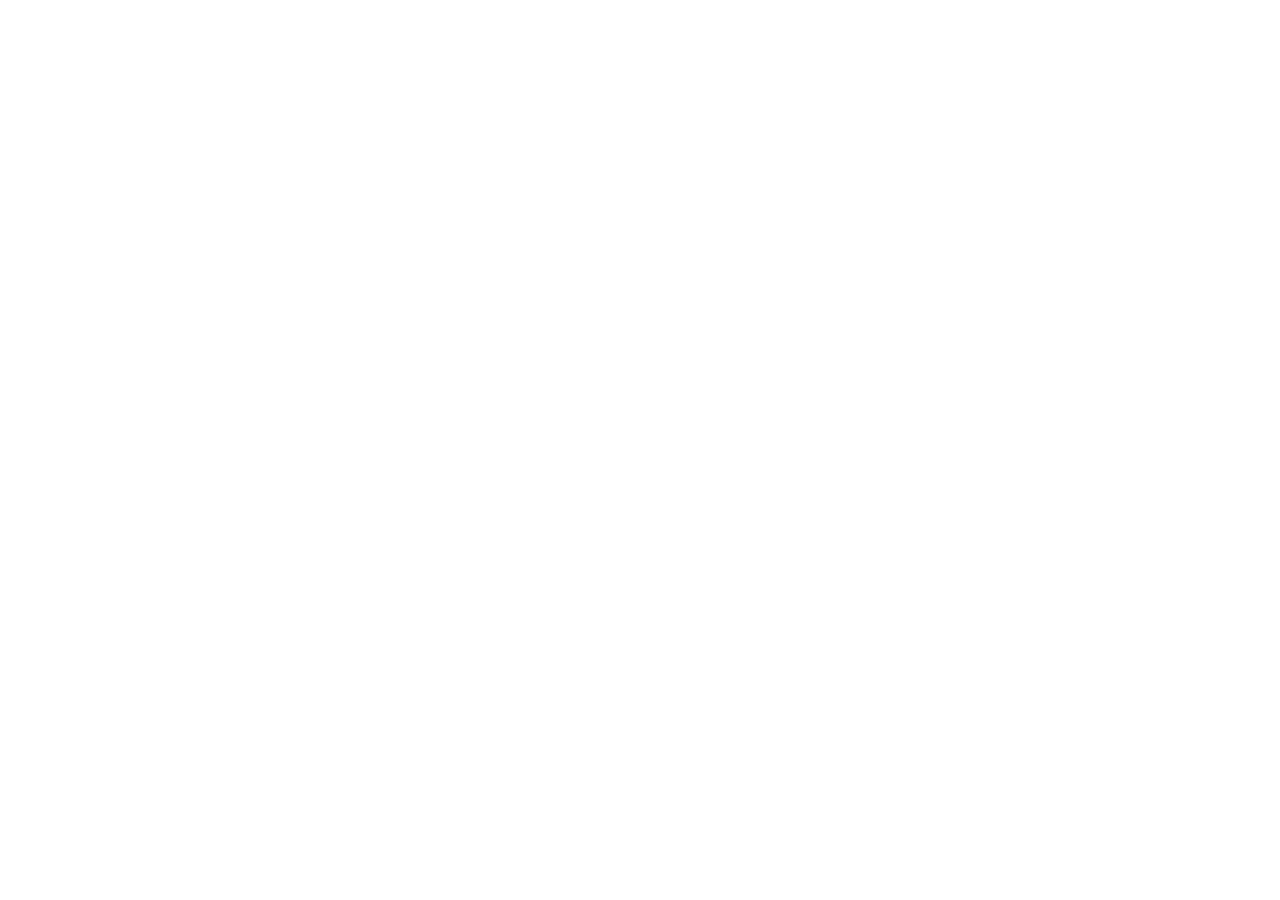
==== docs/index.html @ b315520a "fix" ====
<!DOCTYPE html>
<html>
  <head>
    <meta charset="utf-8">
    <title>NOVIV</title>
    <meta http-equiv="X-UA-Compatible" content="IE=Edge">
    <meta name="viewport" content="width=device-width, initial-scale=1">
    <meta name="theme-color" content="#fff">
    <meta name="format-detection" content="telephone=no">
    <link rel="stylesheet" media="all" href="css/app.css">
  </head>
  <body>
    <!--BEGIN out-->
    <div class="out">
      <!--BEGIN header-->
      <header class="header"></header>
      <!--END header-->
      <section class="intro"></section>
      <footer class="footer"></footer>
    </div>
    <!--END out-->
    <!--LOAD SCRIPTS-->
    <script type="text/javascript" src="js/app.js"></script>
  </body>
</html>
---- docs/css/app.css ----
@charset "UTF-8";@-webkit-keyframes swiper-preloader-spin{to{-webkit-transform:rotate(360deg);transform:rotate(360deg)}}@keyframes swiper-preloader-spin{to{-webkit-transform:rotate(360deg);transform:rotate(360deg)}}@-webkit-keyframes sk-stretchdelay{0%,40%,to{-webkit-transform:scaleY(.5)}20%{-webkit-transform:scaleY(1)}}@keyframes sk-stretchdelay{0%,40%,to{transform:scaleY(.5);-webkit-transform:scaleY(.5)}20%{transform:scaleY(1);-webkit-transform:scaleY(1)}}a,abbr,acronym,address,applet,article,aside,audio,b,big,blockquote,body,canvas,caption,center,cite,code,dd,del,details,dfn,div,dl,dt,em,embed,figcaption,figure,footer,form,h1,h2,h3,h4,h5,h6,header,hgroup,html,i,iframe,ins,kbd,label,legend,li,mark,menu,nav,object,ol,output,p,pre,q,ruby,s,samp,section,small,span,strike,strong,sub,summary,sup,table,tbody,td,tfoot,th,thead,time,tr,tt,u,ul,var,video{margin:0;padding:0;border:0;vertical-align:baseline}fieldset,img{margin:0;padding:0;vertical-align:baseline}html{-ms-text-size-adjust:100%;-webkit-text-size-adjust:100%;-webkit-box-sizing:border-box;box-sizing:border-box}a img,fieldset,img{border:0}input[type=email],input[type=tel],input[type=text],textarea{-webkit-appearance:none}button,input[type=submit]{cursor:pointer}button::-moz-focus-inner,input[type=submit]::-moz-focus-inner{padding:0;border:0}textarea{overflow:auto}button,input{margin:0;padding:0;border:0}a,a:focus,button,div,h1,h2,h3,h4,h5,h6,input,select,span,textarea{outline:0}ol,ul{list-style-type:none}table{border-spacing:0;border-collapse:collapse;width:100%}*,:after,:before{-webkit-box-sizing:inherit;box-sizing:inherit}@font-face{font-family:'DINRoundPro';src:url(../fonts/DINRoundPro.woff2) format("woff2"),url(../fonts/DINRoundPro.woff) format("woff");font-weight:400;font-style:normal}@font-face{font-family:'DINRoundPro-Medi';src:url(../fonts/DINRoundPro-Medi.woff2) format("woff2"),url(../fonts/DINRoundPro-Medi.woff) format("woff");font-weight:500;font-style:normal}@font-face{font-family:'DINRoundPro';src:url(../fonts/DINRoundPro-Light.woff2) format("woff2"),url(../fonts/DINRoundPro-Light.woff) format("woff");font-weight:300;font-style:normal}@font-face{font-family:'DINRoundPro';src:url(../fonts/DINRoundPro-Bold.woff2) format("woff2"),url(../fonts/DINRoundPro-Bold.woff) format("woff");font-weight:700;font-style:normal}@font-face{font-family:'DINRoundPro';src:url(../fonts/DINRoundPro-Black.woff2) format("woff2"),url(../fonts/DINRoundPro-Black.woff) format("woff");font-weight:900;font-style:normal}@font-face{font-family:"iconfont";src:url(../fonts/iconfont.eot);src:url(../fonts/iconfont.eot?#iefix) format("eot"),url(../fonts/iconfont.woff2) format("woff2"),url(../fonts/iconfont.woff) format("woff"),url(../fonts/iconfont.ttf) format("truetype");font-weight:400;font-style:normal}.icon{font-family:"iconfont";font-style:normal;font-weight:400;text-rendering:auto;speak:none;line-height:1;-webkit-font-smoothing:antialiased;-moz-osx-font-smoothing:grayscale;display:inline-block}.icon-down-arrow:before{content:""}.icon-fb:before{content:""}.icon-instagram:before{content:""}.icon-left-arrow:before{content:""}.icon-ok:before{content:""}.icon-play:before{content:""}.icon-right-arrow:before{content:""}.icon-vk:before{content:""}.icon-down-arrow,.icon-fb,.icon-instagram,.icon-left-arrow,.icon-ok,.icon-play,.icon-right-arrow,.icon-vk{width:1em;height:1em;fill:initial}.container,.container-fluid{margin-right:auto;margin-left:auto}.container-fluid{padding-right:2rem;padding-left:2rem}.col-xs,.row{-webkit-box-sizing:border-box;box-sizing:border-box}.row{display:-webkit-box;display:-ms-flexbox;display:flex;-webkit-box-flex:0;-webkit-box-orient:horizontal;-webkit-box-direction:normal;-ms-flex-direction:row;flex-direction:row;-ms-flex-wrap:wrap;flex-wrap:wrap;margin-right:-.5rem;margin-left:-.5rem;-ms-flex:0 1 auto;flex:0 1 auto}.col.reverse,.row.reverse{-webkit-box-orient:horizontal;-webkit-box-direction:reverse;-ms-flex-direction:row-reverse;flex-direction:row-reverse}.col.reverse{-webkit-box-orient:vertical;-ms-flex-direction:column-reverse;flex-direction:column-reverse}.col-xs{-ms-flex:0 0 auto;flex:0 0 auto;padding-right:.5rem;padding-left:.5rem}.col-xs-1,.col-xs-10,.col-xs-11,.col-xs-12,.col-xs-2,.col-xs-3,.col-xs-4,.col-xs-5,.col-xs-6,.col-xs-7,.col-xs-8,.col-xs-9,.col-xs-offset-0,.col-xs-offset-1,.col-xs-offset-10,.col-xs-offset-11,.col-xs-offset-12,.col-xs-offset-2,.col-xs-offset-3,.col-xs-offset-4,.col-xs-offset-5,.col-xs-offset-6,.col-xs-offset-7,.col-xs-offset-8,.col-xs-offset-9{-webkit-box-sizing:border-box;box-sizing:border-box;-webkit-box-flex:0;-ms-flex:0 0 auto;flex:0 0 auto;padding-right:.5rem;padding-left:.5rem}.col-xs{-webkit-box-flex:1;-ms-flex-positive:1;flex-grow:1;-ms-flex-preferred-size:0;flex-basis:0;max-width:100%}.col-xs-1{-ms-flex-preferred-size:8.33333333%;flex-basis:8.33333333%;max-width:8.33333333%}.col-xs-2{-ms-flex-preferred-size:16.66666667%;flex-basis:16.66666667%;max-width:16.66666667%}.col-xs-3{-ms-flex-preferred-size:25%;flex-basis:25%;max-width:25%}.col-xs-4{-ms-flex-preferred-size:33.33333333%;flex-basis:33.33333333%;max-width:33.33333333%}.col-xs-5{-ms-flex-preferred-size:41.66666667%;flex-basis:41.66666667%;max-width:41.66666667%}.col-xs-6{-ms-flex-preferred-size:50%;flex-basis:50%;max-width:50%}.col-xs-7{-ms-flex-preferred-size:58.33333333%;flex-basis:58.33333333%;max-width:58.33333333%}.col-xs-8{-ms-flex-preferred-size:66.66666667%;flex-basis:66.66666667%;max-width:66.66666667%}.col-xs-9{-ms-flex-preferred-size:75%;flex-basis:75%;max-width:75%}.col-xs-10{-ms-flex-preferred-size:83.33333333%;flex-basis:83.33333333%;max-width:83.33333333%}.col-xs-11{-ms-flex-preferred-size:91.66666667%;flex-basis:91.66666667%;max-width:91.66666667%}.col-xs-12{-ms-flex-preferred-size:100%;flex-basis:100%;max-width:100%}.col-xs-offset-0{margin-left:0}.col-xs-offset-1{margin-left:8.33333333%}.col-xs-offset-2{margin-left:16.66666667%}.col-xs-offset-3{margin-left:25%}.col-xs-offset-4{margin-left:33.33333333%}.col-xs-offset-5{margin-left:41.66666667%}.col-xs-offset-6{margin-left:50%}.col-xs-offset-7{margin-left:58.33333333%}.col-xs-offset-8{margin-left:66.66666667%}.col-xs-offset-9{margin-left:75%}.col-xs-offset-10{margin-left:83.33333333%}.col-xs-offset-11{margin-left:91.66666667%}.start-xs{-webkit-box-pack:start;-ms-flex-pack:start;justify-content:flex-start;text-align:start}.center-xs{-webkit-box-pack:center;-ms-flex-pack:center;justify-content:center;text-align:center}.end-xs{-webkit-box-pack:end;-ms-flex-pack:end;justify-content:flex-end;text-align:end}.top-xs{-webkit-box-align:start;-ms-flex-align:start;align-items:flex-start}.middle-xs{-webkit-box-align:center;-ms-flex-align:center;align-items:center}.bottom-xs{-webkit-box-align:end;-ms-flex-align:end;align-items:flex-end}.around-xs{-ms-flex-pack:distribute;justify-content:space-around}.between-xs{-webkit-box-pack:justify;-ms-flex-pack:justify;justify-content:space-between}.first-xs{-webkit-box-ordinal-group:0;-ms-flex-order:-1;order:-1}.last-xs{-webkit-box-ordinal-group:2;-ms-flex-order:1;order:1}.swiper-container{margin:0 auto;position:relative;overflow:hidden;list-style:none;padding:0;z-index:1}.swiper-container-no-flexbox .swiper-slide{float:left}.swiper-container-vertical>.swiper-wrapper{-webkit-box-orient:vertical;-webkit-box-direction:normal;-ms-flex-direction:column;flex-direction:column}.swiper-slide,.swiper-wrapper{width:100%;height:100%;position:relative;-webkit-transition-property:-webkit-transform;-o-transition-property:transform;transition-property:transform;transition-property:transform,-webkit-transform}.swiper-wrapper{z-index:1;display:-webkit-box;display:-ms-flexbox;display:flex;-webkit-box-sizing:content-box;box-sizing:content-box}.swiper-container-android .swiper-slide,.swiper-wrapper{-webkit-transform:translate3d(0,0,0);transform:translate3d(0,0,0)}.swiper-container-multirow>.swiper-wrapper{-ms-flex-wrap:wrap;flex-wrap:wrap}.swiper-container-free-mode>.swiper-wrapper{-webkit-transition-timing-function:ease-out;-o-transition-timing-function:ease-out;transition-timing-function:ease-out;margin:0 auto}.swiper-slide{-ms-flex-negative:0;flex-shrink:0}.swiper-invisible-blank-slide{visibility:hidden}.swiper-container-autoheight,.swiper-container-autoheight .swiper-slide{height:auto}.swiper-container-autoheight .swiper-wrapper{-webkit-box-align:start;-ms-flex-align:start;align-items:flex-start;-webkit-transition-property:height,-webkit-transform;-o-transition-property:transform,height;transition-property:transform,height;transition-property:transform,height,-webkit-transform}.swiper-container-3d{-webkit-perspective:1200px;perspective:1200px}.swiper-container-3d .swiper-cube-shadow,.swiper-container-3d .swiper-slide,.swiper-container-3d .swiper-slide-shadow-bottom,.swiper-container-3d .swiper-slide-shadow-left,.swiper-container-3d .swiper-slide-shadow-right,.swiper-container-3d .swiper-slide-shadow-top,.swiper-container-3d .swiper-wrapper{-webkit-transform-style:preserve-3d;transform-style:preserve-3d}.swiper-container-3d .swiper-slide-shadow-bottom,.swiper-container-3d .swiper-slide-shadow-left,.swiper-container-3d .swiper-slide-shadow-right,.swiper-container-3d .swiper-slide-shadow-top{position:absolute;left:0;top:0;width:100%;height:100%;pointer-events:none;z-index:10}.swiper-container-3d .swiper-slide-shadow-left{background-image:-webkit-gradient(linear,right top,left top,from(rgba(0,0,0,.5)),to(transparent));background-image:-webkit-linear-gradient(right,rgba(0,0,0,.5),transparent);background-image:-o-linear-gradient(right,rgba(0,0,0,.5),transparent);background-image:linear-gradient(to left,rgba(0,0,0,.5),transparent)}.swiper-container-3d .swiper-slide-shadow-right{background-image:-webkit-gradient(linear,left top,right top,from(rgba(0,0,0,.5)),to(transparent));background-image:-webkit-linear-gradient(left,rgba(0,0,0,.5),transparent);background-image:-o-linear-gradient(left,rgba(0,0,0,.5),transparent);background-image:linear-gradient(to right,rgba(0,0,0,.5),transparent)}.swiper-container-3d .swiper-slide-shadow-top{background-image:-webkit-gradient(linear,left bottom,left top,from(rgba(0,0,0,.5)),to(transparent));background-image:-webkit-linear-gradient(bottom,rgba(0,0,0,.5),transparent);background-image:-o-linear-gradient(bottom,rgba(0,0,0,.5),transparent);background-image:linear-gradient(to top,rgba(0,0,0,.5),transparent)}.swiper-container-3d .swiper-slide-shadow-bottom{background-image:-webkit-gradient(linear,left top,left bottom,from(rgba(0,0,0,.5)),to(transparent));background-image:-webkit-linear-gradient(top,rgba(0,0,0,.5),transparent);background-image:-o-linear-gradient(top,rgba(0,0,0,.5),transparent);background-image:linear-gradient(to bottom,rgba(0,0,0,.5),transparent)}.swiper-container-wp8-horizontal,.swiper-container-wp8-horizontal>.swiper-wrapper{-ms-touch-action:pan-y;touch-action:pan-y}.swiper-container-wp8-vertical,.swiper-container-wp8-vertical>.swiper-wrapper{-ms-touch-action:pan-x;touch-action:pan-x}.swiper-button-next,.swiper-button-prev{position:absolute;width:27px;height:44px;margin-top:-22px;z-index:10;cursor:pointer;background-size:27px 44px;background-position:center;background-repeat:no-repeat}.swiper-button-next.swiper-button-disabled,.swiper-button-prev.swiper-button-disabled{opacity:.35;cursor:auto;pointer-events:none}.swiper-button-prev,.swiper-container-rtl .swiper-button-next{background-image:url("data:image/svg+xml;charset=utf-8,%3Csvg%20xmlns%3D'http%3A%2F%2Fwww.w3.org%2F2000%2Fsvg'%20viewBox%3D'0%200%2027%2044'%3E%3Cpath%20d%3D'M0%2C22L22%2C0l2.1%2C2.1L4.2%2C22l19.9%2C19.9L22%2C44L0%2C22L0%2C22L0%2C22z'%20fill%3D'%23007aff'%2F%3E%3C%2Fsvg%3E");right:auto}.swiper-container-rtl .swiper-button-next{left:10px}.swiper-button-next,.swiper-container-rtl .swiper-button-prev{background-image:url("data:image/svg+xml;charset=utf-8,%3Csvg%20xmlns%3D'http%3A%2F%2Fwww.w3.org%2F2000%2Fsvg'%20viewBox%3D'0%200%2027%2044'%3E%3Cpath%20d%3D'M27%2C22L27%2C22L5%2C44l-2.1-2.1L22.8%2C22L2.9%2C2.1L5%2C0L27%2C22L27%2C22z'%20fill%3D'%23007aff'%2F%3E%3C%2Fsvg%3E");left:auto}.swiper-container-rtl .swiper-button-prev{right:10px}.swiper-button-prev.swiper-button-white,.swiper-container-rtl .swiper-button-next.swiper-button-white{background-image:url("data:image/svg+xml;charset=utf-8,%3Csvg%20xmlns%3D'http%3A%2F%2Fwww.w3.org%2F2000%2Fsvg'%20viewBox%3D'0%200%2027%2044'%3E%3Cpath%20d%3D'M0%2C22L22%2C0l2.1%2C2.1L4.2%2C22l19.9%2C19.9L22%2C44L0%2C22L0%2C22L0%2C22z'%20fill%3D'%23ffffff'%2F%3E%3C%2Fsvg%3E")}.swiper-button-next.swiper-button-white,.swiper-container-rtl .swiper-button-prev.swiper-button-white{background-image:url("data:image/svg+xml;charset=utf-8,%3Csvg%20xmlns%3D'http%3A%2F%2Fwww.w3.org%2F2000%2Fsvg'%20viewBox%3D'0%200%2027%2044'%3E%3Cpath%20d%3D'M27%2C22L27%2C22L5%2C44l-2.1-2.1L22.8%2C22L2.9%2C2.1L5%2C0L27%2C22L27%2C22z'%20fill%3D'%23ffffff'%2F%3E%3C%2Fsvg%3E")}.swiper-button-prev.swiper-button-black,.swiper-container-rtl .swiper-button-next.swiper-button-black{background-image:url("data:image/svg+xml;charset=utf-8,%3Csvg%20xmlns%3D'http%3A%2F%2Fwww.w3.org%2F2000%2Fsvg'%20viewBox%3D'0%200%2027%2044'%3E%3Cpath%20d%3D'M0%2C22L22%2C0l2.1%2C2.1L4.2%2C22l19.9%2C19.9L22%2C44L0%2C22L0%2C22L0%2C22z'%20fill%3D'%23000000'%2F%3E%3C%2Fsvg%3E")}.swiper-button-next.swiper-button-black,.swiper-container-rtl .swiper-button-prev.swiper-button-black{background-image:url("data:image/svg+xml;charset=utf-8,%3Csvg%20xmlns%3D'http%3A%2F%2Fwww.w3.org%2F2000%2Fsvg'%20viewBox%3D'0%200%2027%2044'%3E%3Cpath%20d%3D'M27%2C22L27%2C22L5%2C44l-2.1-2.1L22.8%2C22L2.9%2C2.1L5%2C0L27%2C22L27%2C22z'%20fill%3D'%23000000'%2F%3E%3C%2Fsvg%3E")}.swiper-button-lock{display:none}.swiper-pagination{position:absolute;text-align:center;-webkit-transition:.3s opacity;-o-transition:.3s opacity;transition:.3s opacity;-webkit-transform:translate3d(0,0,0);transform:translate3d(0,0,0);z-index:10}.swiper-pagination.swiper-pagination-hidden{opacity:0}.swiper-container-horizontal>.swiper-pagination-bullets,.swiper-pagination-custom,.swiper-pagination-fraction{bottom:10px;left:0;width:100%}.swiper-pagination-bullets-dynamic{overflow:hidden;font-size:0}.swiper-pagination-bullets-dynamic .swiper-pagination-bullet{-webkit-transform:scale(.33);-ms-transform:scale(.33);transform:scale(.33);position:relative}.swiper-pagination-bullets-dynamic .swiper-pagination-bullet-active,.swiper-pagination-bullets-dynamic .swiper-pagination-bullet-active-main{-webkit-transform:scale(1);-ms-transform:scale(1);transform:scale(1)}.swiper-pagination-bullets-dynamic .swiper-pagination-bullet-active-prev{-webkit-transform:scale(.66);-ms-transform:scale(.66);transform:scale(.66)}.swiper-pagination-bullets-dynamic .swiper-pagination-bullet-active-prev-prev{-webkit-transform:scale(.33);-ms-transform:scale(.33);transform:scale(.33)}.swiper-pagination-bullets-dynamic .swiper-pagination-bullet-active-next{-webkit-transform:scale(.66);-ms-transform:scale(.66);transform:scale(.66)}.swiper-pagination-bullets-dynamic .swiper-pagination-bullet-active-next-next{-webkit-transform:scale(.33);-ms-transform:scale(.33);transform:scale(.33)}.swiper-pagination-bullet{width:8px;height:8px;display:inline-block;border-radius:100%;background:#000}button.swiper-pagination-bullet{border:0;margin:0;padding:0;-webkit-box-shadow:none;box-shadow:none;-webkit-appearance:none;-moz-appearance:none;appearance:none}.swiper-pagination-clickable .swiper-pagination-bullet{cursor:pointer}.swiper-pagination-bullet-active{opacity:1;background:#007aff}.swiper-container-vertical>.swiper-pagination-bullets{right:10px;top:50%;-webkit-transform:translate3d(0,-50%,0);transform:translate3d(0,-50%,0)}.swiper-container-vertical>.swiper-pagination-bullets .swiper-pagination-bullet{margin:6px 0;display:block}.swiper-container-vertical>.swiper-pagination-bullets.swiper-pagination-bullets-dynamic{top:50%;-webkit-transform:translateY(-50%);-ms-transform:translateY(-50%);transform:translateY(-50%);width:8px}.swiper-container-vertical>.swiper-pagination-bullets.swiper-pagination-bullets-dynamic .swiper-pagination-bullet{display:inline-block;-o-transition:.2s transform,.2s top;-webkit-transition:.2s transform,.2s top;transition:.2s transform,.2s top;-webkit-transition:.2s transform,.2s top,.2s -webkit-transform;-o-transition:.2s transform,.2s top,.2s -webkit-transform;transition:.2s transform,.2s top,.2s -webkit-transform}.swiper-container-horizontal>.swiper-pagination-bullets .swiper-pagination-bullet{margin:0 4px}.swiper-container-horizontal>.swiper-pagination-bullets.swiper-pagination-bullets-dynamic{left:50%;-webkit-transform:translateX(-50%);-ms-transform:translateX(-50%);transform:translateX(-50%);white-space:nowrap}.swiper-container-horizontal>.swiper-pagination-bullets.swiper-pagination-bullets-dynamic .swiper-pagination-bullet{-o-transition:.2s transform,.2s left;-webkit-transition:.2s transform,.2s left;transition:.2s transform,.2s left;-webkit-transition:.2s transform,.2s left,.2s -webkit-transform;-o-transition:.2s transform,.2s left,.2s -webkit-transform;transition:.2s transform,.2s left,.2s -webkit-transform}.swiper-container-horizontal.swiper-container-rtl>.swiper-pagination-bullets-dynamic .swiper-pagination-bullet{-o-transition:.2s transform,.2s right;-webkit-transition:.2s transform,.2s right;transition:.2s transform,.2s right;-webkit-transition:.2s transform,.2s right,.2s -webkit-transform;-o-transition:.2s transform,.2s right,.2s -webkit-transform;transition:.2s transform,.2s right,.2s -webkit-transform}.swiper-pagination-progressbar{background:rgba(0,0,0,.25);position:absolute}.swiper-pagination-progressbar .swiper-pagination-progressbar-fill{background:#007aff;position:absolute;left:0;top:0;width:100%;height:100%;-webkit-transform:scale(0);-ms-transform:scale(0);transform:scale(0);-webkit-transform-origin:left top;-ms-transform-origin:left top;transform-origin:left top}.swiper-container-rtl .swiper-pagination-progressbar .swiper-pagination-progressbar-fill{-webkit-transform-origin:right top;-ms-transform-origin:right top;transform-origin:right top}.swiper-container-horizontal>.swiper-pagination-progressbar,.swiper-container-vertical>.swiper-pagination-progressbar.swiper-pagination-progressbar-opposite{width:100%;height:4px;left:0;top:0}.swiper-container-horizontal>.swiper-pagination-progressbar.swiper-pagination-progressbar-opposite,.swiper-container-vertical>.swiper-pagination-progressbar{width:4px;height:100%;left:0;top:0}.swiper-pagination-progressbar.swiper-pagination-white .swiper-pagination-progressbar-fill,.swiper-pagination-white .swiper-pagination-bullet-active{background:#fff}.swiper-pagination-progressbar.swiper-pagination-white{background:rgba(255,255,255,.25)}.swiper-pagination-black .swiper-pagination-bullet-active,.swiper-pagination-progressbar.swiper-pagination-black .swiper-pagination-progressbar-fill{background:#000}.swiper-pagination-progressbar.swiper-pagination-black{background:rgba(0,0,0,.25)}.swiper-pagination-lock{display:none}.swiper-scrollbar{border-radius:10px;position:relative;-ms-touch-action:none;background:rgba(0,0,0,.1)}.swiper-container-horizontal>.swiper-scrollbar{position:absolute;left:1%;bottom:3px;z-index:50;height:5px;width:98%}.swiper-container-vertical>.swiper-scrollbar{position:absolute;right:3px;top:1%;z-index:50;width:5px;height:98%}.swiper-scrollbar-drag{height:100%;width:100%;position:relative;background:rgba(0,0,0,.5);border-radius:10px;left:0;top:0}.swiper-scrollbar-cursor-drag{cursor:move}.swiper-scrollbar-lock{display:none}.swiper-zoom-container{width:100%;height:100%;display:-webkit-box;display:-ms-flexbox;display:flex;-webkit-box-pack:center;-ms-flex-pack:center;justify-content:center;-webkit-box-align:center;-ms-flex-align:center;align-items:center;text-align:center}.swiper-zoom-container>canvas,.swiper-zoom-container>img,.swiper-zoom-container>svg{max-width:100%;max-height:100%;-o-object-fit:contain;object-fit:contain}.swiper-slide-zoomed{cursor:move}.swiper-lazy-preloader{width:42px;height:42px;position:absolute;left:50%;top:50%;margin-left:-21px;margin-top:-21px;z-index:10;-webkit-transform-origin:50%;-ms-transform-origin:50%;transform-origin:50%;-webkit-animation:swiper-preloader-spin 1s steps(12,end) infinite;animation:swiper-preloader-spin 1s steps(12,end) infinite}.swiper-lazy-preloader:after{display:block;content:'';width:100%;height:100%;background-image:url("data:image/svg+xml;charset=utf-8,%3Csvg%20viewBox%3D'0%200%20120%20120'%20xmlns%3D'http%3A%2F%2Fwww.w3.org%2F2000%2Fsvg'%20xmlns%3Axlink%3D'http%3A%2F%2Fwww.w3.org%2F1999%2Fxlink'%3E%3Cdefs%3E%3Cline%20id%3D'l'%20x1%3D'60'%20x2%3D'60'%20y1%3D'7'%20y2%3D'27'%20stroke%3D'%236c6c6c'%20stroke-width%3D'11'%20stroke-linecap%3D'round'%2F%3E%3C%2Fdefs%3E%3Cg%3E%3Cuse%20xlink%3Ahref%3D'%23l'%20opacity%3D'.27'%2F%3E%3Cuse%20xlink%3Ahref%3D'%23l'%20opacity%3D'.27'%20transform%3D'rotate(30%2060%2C60)'%2F%3E%3Cuse%20xlink%3Ahref%3D'%23l'%20opacity%3D'.27'%20transform%3D'rotate(60%2060%2C60)'%2F%3E%3Cuse%20xlink%3Ahref%3D'%23l'%20opacity%3D'.27'%20transform%3D'rotate(90%2060%2C60)'%2F%3E%3Cuse%20xlink%3Ahref%3D'%23l'%20opacity%3D'.27'%20transform%3D'rotate(120%2060%2C60)'%2F%3E%3Cuse%20xlink%3Ahref%3D'%23l'%20opacity%3D'.27'%20transform%3D'rotate(150%2060%2C60)'%2F%3E%3Cuse%20xlink%3Ahref%3D'%23l'%20opacity%3D'.37'%20transform%3D'rotate(180%2060%2C60)'%2F%3E%3Cuse%20xlink%3Ahref%3D'%23l'%20opacity%3D'.46'%20transform%3D'rotate(210%2060%2C60)'%2F%3E%3Cuse%20xlink%3Ahref%3D'%23l'%20opacity%3D'.56'%20transform%3D'rotate(240%2060%2C60)'%2F%3E%3Cuse%20xlink%3Ahref%3D'%23l'%20opacity%3D'.66'%20transform%3D'rotate(270%2060%2C60)'%2F%3E%3Cuse%20xlink%3Ahref%3D'%23l'%20opacity%3D'.75'%20transform%3D'rotate(300%2060%2C60)'%2F%3E%3Cuse%20xlink%3Ahref%3D'%23l'%20opacity%3D'.85'%20transform%3D'rotate(330%2060%2C60)'%2F%3E%3C%2Fg%3E%3C%2Fsvg%3E");background-position:50%;background-size:100%;background-repeat:no-repeat}.swiper-lazy-preloader-white:after{background-image:url("data:image/svg+xml;charset=utf-8,%3Csvg%20viewBox%3D'0%200%20120%20120'%20xmlns%3D'http%3A%2F%2Fwww.w3.org%2F2000%2Fsvg'%20xmlns%3Axlink%3D'http%3A%2F%2Fwww.w3.org%2F1999%2Fxlink'%3E%3Cdefs%3E%3Cline%20id%3D'l'%20x1%3D'60'%20x2%3D'60'%20y1%3D'7'%20y2%3D'27'%20stroke%3D'%23fff'%20stroke-width%3D'11'%20stroke-linecap%3D'round'%2F%3E%3C%2Fdefs%3E%3Cg%3E%3Cuse%20xlink%3Ahref%3D'%23l'%20opacity%3D'.27'%2F%3E%3Cuse%20xlink%3Ahref%3D'%23l'%20opacity%3D'.27'%20transform%3D'rotate(30%2060%2C60)'%2F%3E%3Cuse%20xlink%3Ahref%3D'%23l'%20opacity%3D'.27'%20transform%3D'rotate(60%2060%2C60)'%2F%3E%3Cuse%20xlink%3Ahref%3D'%23l'%20opacity%3D'.27'%20transform%3D'rotate(90%2060%2C60)'%2F%3E%3Cuse%20xlink%3Ahref%3D'%23l'%20opacity%3D'.27'%20transform%3D'rotate(120%2060%2C60)'%2F%3E%3Cuse%20xlink%3Ahref%3D'%23l'%20opacity%3D'.27'%20transform%3D'rotate(150%2060%2C60)'%2F%3E%3Cuse%20xlink%3Ahref%3D'%23l'%20opacity%3D'.37'%20transform%3D'rotate(180%2060%2C60)'%2F%3E%3Cuse%20xlink%3Ahref%3D'%23l'%20opacity%3D'.46'%20transform%3D'rotate(210%2060%2C60)'%2F%3E%3Cuse%20xlink%3Ahref%3D'%23l'%20opacity%3D'.56'%20transform%3D'rotate(240%2060%2C60)'%2F%3E%3Cuse%20xlink%3Ahref%3D'%23l'%20opacity%3D'.66'%20transform%3D'rotate(270%2060%2C60)'%2F%3E%3Cuse%20xlink%3Ahref%3D'%23l'%20opacity%3D'.75'%20transform%3D'rotate(300%2060%2C60)'%2F%3E%3Cuse%20xlink%3Ahref%3D'%23l'%20opacity%3D'.85'%20transform%3D'rotate(330%2060%2C60)'%2F%3E%3C%2Fg%3E%3C%2Fsvg%3E")}.swiper-container .swiper-notification{position:absolute;left:0;top:0;pointer-events:none;opacity:0;z-index:-1000}.swiper-container-fade.swiper-container-free-mode .swiper-slide{-webkit-transition-timing-function:ease-out;-o-transition-timing-function:ease-out;transition-timing-function:ease-out}.swiper-container-fade .swiper-slide{pointer-events:none;-webkit-transition-property:opacity;-o-transition-property:opacity;transition-property:opacity}.swiper-container-fade .swiper-slide .swiper-slide{pointer-events:none}.swiper-container-fade .swiper-slide-active,.swiper-container-fade .swiper-slide-active .swiper-slide-active{pointer-events:auto}.swiper-container-cube,.swiper-container-flip{overflow:visible}.swiper-container-cube .swiper-slide{pointer-events:none;-webkit-backface-visibility:hidden;backface-visibility:hidden;z-index:1;visibility:hidden;-webkit-transform-origin:0 0;-ms-transform-origin:0 0;transform-origin:0 0;width:100%;height:100%}.swiper-container-cube .swiper-slide .swiper-slide{pointer-events:none}.swiper-container-cube.swiper-container-rtl .swiper-slide{-webkit-transform-origin:100% 0;-ms-transform-origin:100% 0;transform-origin:100% 0}.swiper-container-cube .swiper-slide-active .swiper-slide-active{pointer-events:auto}.swiper-container-cube .swiper-slide-active,.swiper-container-cube .swiper-slide-next,.swiper-container-cube .swiper-slide-next+.swiper-slide,.swiper-container-cube .swiper-slide-prev{pointer-events:auto;visibility:visible}.swiper-container-cube .swiper-slide-shadow-bottom,.swiper-container-cube .swiper-slide-shadow-left,.swiper-container-cube .swiper-slide-shadow-right,.swiper-container-cube .swiper-slide-shadow-top{z-index:0;-webkit-backface-visibility:hidden;backface-visibility:hidden}.swiper-container-cube .swiper-cube-shadow{position:absolute;left:0;bottom:0;width:100%;height:100%;background:#000;opacity:.6;-webkit-filter:blur(50px);filter:blur(50px);z-index:0}.swiper-container-flip .swiper-slide{pointer-events:none;-webkit-backface-visibility:hidden;backface-visibility:hidden;z-index:1}.swiper-container-flip .swiper-slide .swiper-slide{pointer-events:none}.swiper-container-flip .swiper-slide-active,.swiper-container-flip .swiper-slide-active .swiper-slide-active{pointer-events:auto}.swiper-container-flip .swiper-slide-shadow-bottom,.swiper-container-flip .swiper-slide-shadow-left,.swiper-container-flip .swiper-slide-shadow-right,.swiper-container-flip .swiper-slide-shadow-top{z-index:0;-webkit-backface-visibility:hidden;backface-visibility:hidden}.swiper-container-coverflow .swiper-wrapper{-ms-perspective:1200px}.blocker,.modal{-webkit-box-sizing:border-box;box-sizing:border-box}.blocker{top:0;right:0;bottom:0;left:0;height:100%;overflow:auto;background-color:#000;background-color:rgba(0,0,0,.75);position:fixed;width:100%;text-align:center}.blocker:before{content:"";display:inline-block;height:100%;vertical-align:middle;margin-right:-.05em}.blocker.behind{background-color:transparent}.modal{display:none;vertical-align:middle;position:relative;z-index:2;max-width:500px;width:90%;background:#fff;padding:15px 30px;border-radius:8px;-webkit-box-shadow:0 0 10px #000;-o-box-shadow:0 0 10px #000;-ms-box-shadow:0 0 10px #000;box-shadow:0 0 10px #000;text-align:left}.modal a.close-modal{position:absolute;top:-12.5px;right:-12.5px;display:block;width:30px;height:30px;text-indent:-9999px;background-size:contain;background-repeat:no-repeat;background-position:center center;background-image:url([data-uri])}.modal-spinner{display:none;position:fixed;top:50%;left:50%;-webkit-transform:translateY(-50%) translateX(-50%);-ms-transform:translateY(-50%) translateX(-50%);transform:translateY(-50%) translateX(-50%);padding:12px 16px;border-radius:5px;background-color:#111;height:20px}.modal-spinner>div{border-radius:100px;background-color:#fff;height:20px;width:2px;margin:0 1px;display:inline-block;-webkit-animation:sk-stretchdelay 1.2s infinite ease-in-out;animation:sk-stretchdelay 1.2s infinite ease-in-out}.modal-spinner .rect2{-webkit-animation-delay:-1.1s;animation-delay:-1.1s}.modal-spinner .rect3{-webkit-animation-delay:-1s;animation-delay:-1s}.modal-spinner .rect4{-webkit-animation-delay:-.9s;animation-delay:-.9s}.selectize-control.plugin-drag_drop.multi>.selectize-input>div.ui-sortable-placeholder{visibility:visible!important;background:#f2f2f2!important;background:rgba(0,0,0,.06)!important;border:0!important;-webkit-box-shadow:inset 0 0 12px 4px #fff;box-shadow:inset 0 0 12px 4px #fff}.selectize-control.plugin-drag_drop .ui-sortable-placeholder::after{content:'!';visibility:hidden}.selectize-control.plugin-drag_drop .ui-sortable-helper{-webkit-box-shadow:0 2px 5px rgba(0,0,0,.2);box-shadow:0 2px 5px rgba(0,0,0,.2)}.selectize-dropdown-header{position:relative;padding:5px 8px;border-bottom:1px solid #d0d0d0;background:#f8f8f8;border-radius:3px 3px 0 0}.selectize-dropdown-header-close{position:absolute;right:8px;top:50%;color:#303030;opacity:.4;margin-top:-12px;line-height:20px;font-size:20px!important}.pages ul li a:hover,.selectize-dropdown-header-close:hover{color:#000}.selectize-dropdown.plugin-optgroup_columns .optgroup{border-right:1px solid #f2f2f2;border-top:0 none;float:left;-webkit-box-sizing:border-box;box-sizing:border-box}.selectize-dropdown.plugin-optgroup_columns .optgroup:last-child{border-right:0 none}.selectize-dropdown.plugin-optgroup_columns .optgroup:before{display:none}.selectize-dropdown.plugin-optgroup_columns .optgroup-header{border-top:0 none}.selectize-control.plugin-remove_button [data-value]{position:relative;padding-right:24px!important}.selectize-control.plugin-remove_button [data-value] .remove{z-index:1;position:absolute;top:0;right:0;bottom:0;width:17px;text-align:center;font-weight:700;font-size:12px;color:inherit;text-decoration:none;vertical-align:middle;display:inline-block;padding:2px 0 0;border-left:1px solid #d0d0d0;border-radius:0 2px 2px 0;-webkit-box-sizing:border-box;box-sizing:border-box}.selectize-control.plugin-remove_button [data-value] .remove:hover{background:rgba(0,0,0,.05)}.selectize-control.plugin-remove_button [data-value].active .remove{border-left-color:#cacaca}.selectize-control.plugin-remove_button .disabled [data-value] .remove:hover{background:0 0}.selectize-control.plugin-remove_button .disabled [data-value] .remove{border-left-color:#fff}.selectize-control.plugin-remove_button .remove-single{position:absolute;right:28px;top:6px;font-size:23px}.selectize-control{position:relative}.selectize-dropdown,.selectize-input,.selectize-input input{color:#303030;font-family:inherit;font-size:13px;line-height:18px;-webkit-font-smoothing:inherit}.selectize-input{cursor:text;border:1px solid #d0d0d0;padding:8px;width:100%;overflow:hidden;position:relative;z-index:1;-webkit-box-sizing:border-box;box-sizing:border-box;-webkit-box-shadow:inset 0 1px 1px rgba(0,0,0,.1);box-shadow:inset 0 1px 1px rgba(0,0,0,.1);border-radius:3px}.selectize-control.single .selectize-input.input-active,.selectize-input{background:#fff;display:inline-block}.selectize-control.multi .selectize-input.has-items{padding:6px 8px 3px}.selectize-input.full{background-color:#fff}.selectize-input.disabled,.selectize-input.disabled *{cursor:default!important}.selectize-input.focus{-webkit-box-shadow:inset 0 1px 2px rgba(0,0,0,.15);box-shadow:inset 0 1px 2px rgba(0,0,0,.15)}.selectize-input.dropdown-active{border-radius:3px 3px 0 0}.selectize-input>*{vertical-align:baseline;display:-moz-inline-stack;display:inline-block;zoom:1;*display:inline}.selectize-control.multi .selectize-input>div{cursor:pointer;margin:0 3px 3px 0;padding:2px 6px;background:#f2f2f2;color:#303030;border:0 solid #d0d0d0}.selectize-control.multi .selectize-input>div.active{background:#e8e8e8;color:#303030;border:0 solid #cacaca}.selectize-control.multi .selectize-input.disabled>div,.selectize-control.multi .selectize-input.disabled>div.active{color:#7d7d7d;background:#fff;border:0 solid #fff}.selectize-input>input{display:inline-block!important;padding:0!important;min-height:0!important;max-height:none!important;max-width:100%!important;margin:0 2px 0 0!important;text-indent:0!important;border:0!important;background:0 0!important;line-height:inherit!important;-webkit-user-select:auto!important;-webkit-box-shadow:none!important;box-shadow:none!important}.selectize-input>input::-ms-clear{display:none}.selectize-input>input:focus{outline:0!important}.selectize-input::after{content:' ';display:block;clear:left}.selectize-input.dropdown-active::before{content:' ';display:block;position:absolute;background:#f0f0f0;height:1px;bottom:0;left:0;right:0}.selectize-dropdown{position:absolute;z-index:10;border:1px solid #d0d0d0;background:#fff;margin:-1px 0 0;border-top:0 none;-webkit-box-sizing:border-box;box-sizing:border-box;-webkit-box-shadow:0 1px 3px rgba(0,0,0,.1);box-shadow:0 1px 3px rgba(0,0,0,.1);border-radius:0 0 3px 3px}.selectize-dropdown [data-selectable]{cursor:pointer;overflow:hidden;padding:5px 8px}.selectize-dropdown [data-selectable] .highlight{background:rgba(125,168,208,.2);border-radius:1px}.selectize-dropdown .optgroup-header{padding:5px 8px}.selectize-dropdown .optgroup:first-child .optgroup-header{border-top:0 none}.selectize-dropdown .optgroup-header{color:#303030;background:#fff;cursor:default}.selectize-dropdown .active{background-color:#f5fafd;color:#495c68}.selectize-dropdown .active.create{color:#495c68}.selectize-dropdown .create{color:rgba(48,48,48,.5)}.selectize-dropdown-content{overflow-y:auto;overflow-x:hidden;max-height:200px;-webkit-overflow-scrolling:touch}.selectize-control.single .selectize-input,.selectize-control.single .selectize-input input{cursor:pointer}.selectize-control.single .selectize-input.input-active,.selectize-control.single .selectize-input.input-active input{cursor:text}.selectize-control.single .selectize-input:after{content:' ';display:block;position:absolute;top:50%;right:15px;margin-top:-3px;width:0;height:0;border-style:solid;border-width:5px 5px 0;border-color:gray transparent transparent}.selectize-control.single .selectize-input.dropdown-active:after{margin-top:-4px;border-width:0 5px 5px;border-color:transparent transparent gray}.selectize-control.rtl.single .selectize-input:after{left:15px;right:auto}.selectize-control.rtl .selectize-input>input{margin:0 4px 0 -2px!important}.selectize-control .selectize-input.disabled{opacity:.5;background-color:#fafafa}.header{-webkit-transition:all .3s;-o-transition:all .3s;transition:all .3s;position:relative;z-index:6}.header.active{background:0 0}.header.active:before{content:'';width:calc(100% - 30px);height:2px;background:rgba(255,255,255,.4);position:absolute;bottom:0;left:50%;-webkit-transform:translate(-50%);-ms-transform:translate(-50%);transform:translate(-50%)}.header.active .tel i{color:#fff}.header.active img:last-child{display:block}.header.active img:first-child{display:none}.header-secondary{position:relative;display:-webkit-box;display:-ms-flexbox;display:flex;-webkit-box-pack:center;-ms-flex-pack:center;justify-content:center;-webkit-box-align:center;-ms-flex-align:center;align-items:center;height:100%}.header-secondary img{height:22px}.breadcrumbs li:last-child i,.header-secondary img:last-child{display:none}.header-secondary .menu-open{position:absolute;left:20px;top:10px;width:30px;height:30px;z-index:99}.header-secondary .menu-open.active span{width:0}.header-secondary .menu-open.active span:after,.header-secondary .menu-open.active span:before{background:#fff;top:10px;width:30px}.header-secondary .menu-open.active span:before{left:0;-webkit-transform:rotate(45deg);-ms-transform:rotate(45deg);transform:rotate(45deg)}.header-secondary .menu-open.active span:after{right:0;-webkit-transform:rotate(-45deg);-ms-transform:rotate(-45deg);transform:rotate(-45deg)}.header-secondary .menu-open span,.header-secondary .tel i{-webkit-transition:all .3s;-o-transition:all .3s;transition:all .3s}.header-secondary .menu-open span{width:30px;height:2px;margin-top:10px;background:#00b1ff;display:block;border-radius:4px}.header-secondary .menu-open span:after,.header-secondary .menu-open span:before{content:'';width:20px;height:2px;background:#00b1ff;position:absolute;left:0;border-radius:4px;-webkit-transition:all .3s;-o-transition:all .3s;transition:all .3s}.header-secondary .menu-open span:before{top:0}.header-secondary .menu-open span:after{bottom:8px}.header-secondary .tel{position:absolute;right:15px;top:5px}.header-secondary .tel i{color:#00b1ff;font-size:30px}.header__content{height:160px;padding:30px 0}.header__address p{font-size:20px;line-height:1.2;letter-spacing:.3px;color:#595959;margin-bottom:7px}.header__address span,.header__tel a{font-size:16px;letter-spacing:.3px;color:#9f9f9f}.header__tel a{font-size:24px;font-weight:700;color:#009ee2;display:inline-block;padding-bottom:15px}.header__tel a:last-child{padding-bottom:0}.header__nav{background-image:-webkit-linear-gradient(179deg,#00b1ff,#00d6ff);background-image:-o-linear-gradient(179deg,#00b1ff,#00d6ff);background-image:linear-gradient(271deg,#00b1ff,#00d6ff);height:70px}.breadcrumbs .container,.header__nav .container,.header__nav nav,.header__nav ul{height:100%}.header__nav ul{display:-webkit-box;display:-ms-flexbox;display:flex;-webkit-box-pack:justify;-ms-flex-pack:justify;justify-content:space-between;-webkit-box-align:center;-ms-flex-align:center;align-items:center}.header__nav li a{font-size:18px;font-weight:700;color:#fff}.header__nav li i,body{font-size:18px;position:relative}.header__nav li i{color:#fff;font-weight:900;padding-left:5px;bottom:-4px;display:inline-block}.container,body{-webkit-box-sizing:border-box;box-sizing:border-box}body{font-family:'DINRoundPro',serif}.out{overflow-x:hidden}.container{width:100%!important;max-width:1110px}a{text-decoration:none;-webkit-transition:all .3s;-o-transition:all .3s;transition:all .3s}.breadcrumbs ul,.flex{display:-webkit-box;display:-ms-flexbox;display:flex}.heading{margin-bottom:50px}.btn,.heading h2{letter-spacing:.3px}.btn{height:60px;width:255px;display:-webkit-box;display:-ms-flexbox;display:flex;-webkit-box-pack:center;-ms-flex-pack:center;justify-content:center;-webkit-box-align:center;-ms-flex-align:center;align-items:center;display:-webkit-inline-box;display:-ms-inline-flexbox;display:inline-flex;font-size:18px;font-weight:700;line-height:1;color:#fff;border-radius:100px;text-transform:uppercase;font-family:'DINRoundPro'}.btn-primary{background-color:#5ed298}.btn-blue,.btn-secondary{padding:20px 0;border:2px solid #00b1ff;color:#00b1ff}.btn-blue{color:#fff;background:#00b1ff}.btn-white{background-color:transparent;border:2px solid #fff}.btn-pink{border:2px solid #ff96c3;color:#fff;background:#ff96c3}.heading h2,h1{font-size:40px;font-weight:700;text-align:center;color:#00b1ff}.breadcrumbs{background:#f8f8f8;height:80px}.breadcrumbs ul{-ms-flex-wrap:wrap;flex-wrap:wrap;-webkit-box-align:center;-ms-flex-align:center;align-items:center;height:100%}.breadcrumbs li a{font-size:18px;color:#00b1ff;padding-right:15px}.breadcrumbs li a i{font-size:16px;position:relative;right:-7px}.breadcrumbs li:first-child{text-transform:uppercase}.breadcrumbs li:first-child a{font-weight:700;line-height:1}.breadcrumbs li:first-child i{font-weight:900}.team__block{background:#e8fff4;border-radius:30px;padding:45px 40px;-webkit-transition:all .3s;-o-transition:all .3s;transition:all .3s;margin-right:15px;width:calc(100% - 15px);margin-bottom:30px;display:-webkit-box;display:-ms-flexbox;display:flex;-webkit-box-orient:vertical;-webkit-box-direction:normal;-ms-flex-direction:column;flex-direction:column;-webkit-box-pack:center;-ms-flex-pack:center;justify-content:center;-webkit-box-align:center;-ms-flex-align:center;align-items:center}.team__block:hover{background:#5ed298}.entry .form__input label,.entry .form__select .selectize-input.items.has-options.full.has-items:after,.entry .form__select label,.entry h2,.team__block:hover a,.team__block:hover h3,.team__block:hover p{color:#fff}.team__block:hover a{border:2px solid #fff}.team__block__img{overflow:hidden;width:200px;height:200px;border-radius:100%}.pages ul li a,.team__block h3,.team__block p{text-align:center;-webkit-transition:all .3s;-o-transition:all .3s;transition:all .3s}.team__block h3{font-family:'DINRoundPro-Medi';color:#000;margin-top:50px;font-size:24px}.pages ul li a,.team__block p{font-size:18px}.team__block p{color:rgba(0,0,0,.41);margin-top:15px;margin-bottom:60px}.team__block a{width:100%;padding:0;border:2px solid #5ed298}.pages{padding-top:35px}.pages ul{display:-webkit-box;display:-ms-flexbox;display:flex;-webkit-box-orient:vertical;-webkit-box-direction:normal;-ms-flex-direction:column;flex-direction:column;-webkit-box-pack:center;-ms-flex-pack:center;justify-content:center;-webkit-box-align:center;-ms-flex-align:center;align-items:center;margin:50px 0}.pages ul li{margin-bottom:10px}.pages ul li a{font-family:'DINRoundPro-Medi';color:#00b1ff}.footer{background-image:-webkit-gradient(linear,left top,right top,from(#00d9ff),to(#00b1ff));background-image:-webkit-linear-gradient(left,#00d9ff,#00b1ff);background-image:-o-linear-gradient(left,#00d9ff,#00b1ff);background-image:linear-gradient(to right,#00d9ff,#00b1ff)}.footer__title{padding:50px 0}.footer__title a.btn{border:solid 2px #fff;padding:0 30px;width:320px;font-size:18px;font-weight:700;line-height:1.44;text-transform:none}.footer__title a.btn i{-webkit-transform:rotate(180deg);-ms-transform:rotate(180deg);transform:rotate(180deg);margin-left:25px;font-weight:900}.footer__title a.btn.active i{-webkit-transform:rotate(0);-ms-transform:rotate(0);transform:rotate(0)}.footer__title ul{-webkit-box-pack:justify;-ms-flex-pack:justify;justify-content:space-between}.footer__title ul a{font-size:18px;font-weight:700;color:#fff}.footer__services,.footer__services ul.none{display:none}.footer__services__block{padding-bottom:50px}.footer__services h4{padding-bottom:25px}.footer__nav a,.footer__services h4 a{font-size:24px;font-weight:700;color:#fff}.footer__services li{padding-bottom:10px}.footer__services li a{font-family:'DINRoundPro-Medi';font-size:18px;color:#fff}.footer__services a.open{font-family:'DINRoundPro-Medi';font-size:18px;line-height:1.11;color:rgba(255,255,255,.6)}.footer__services a.open span,.footer__title a.btn i{-webkit-transition:all .3s;-o-transition:all .3s;transition:all .3s}.footer__services a.open i{font-size:15px;margin-left:15px;position:relative;top:2px}.footer__services a.open.active i{-webkit-transform:rotate(-180deg);-ms-transform:rotate(-180deg);transform:rotate(-180deg)}.footer__content{border-top-left-radius:30px;border-top-right-radius:30px;background-color:rgba(0,98,141,.58);padding:50px 70px 50px 90px}.footer__nav{display:-webkit-box;display:-ms-flexbox;display:flex;-webkit-box-pack:justify;-ms-flex-pack:justify;justify-content:space-between}.footer__nav a{font-size:14px;line-height:2.86}.footer__contacts{padding-bottom:40px}.footer__contacts a,.footer__contacts p,.footer__contacts span{font-size:14px;line-height:1.86;color:#fff;display:block}.footer__contacts p{padding-bottom:20px}.footer__contacts span{padding:20px 0}.footer__map a{font-size:12px;letter-spacing:.4px;color:#fff;display:block;text-decoration:underline}.footer__social ul,.footer__title ul{display:-webkit-box;display:-ms-flexbox;display:flex}.footer__social li{padding-right:20px}.footer__social i{font-size:20px;color:#fff}.footer__bottom{background-image:-webkit-linear-gradient(347deg,#0170a2,#004868);background-image:-o-linear-gradient(347deg,#0170a2,#004868);background-image:linear-gradient(103deg,#0170a2,#004868);padding:40px 0}.footer__bottom__block{display:-webkit-box;display:-ms-flexbox;display:flex;-webkit-box-align:start;-ms-flex-align:start;align-items:flex-start}.footer__bottom__block img{margin-right:20px;width:100px;height:55px}.footer__bottom__block p{display:inline-block;font-size:12px;letter-spacing:.4px;color:#afe7ff}.footer__bottom__block p span{padding-top:20px;display:block}.footer__bottom__autor,.footer__bottom__autor a{display:-webkit-box;display:-ms-flexbox;display:flex;-webkit-box-pack:end;-ms-flex-pack:end;justify-content:flex-end}.footer__bottom__autor a{font-size:12px;line-height:1.33;text-align:right;color:#afe7ff;-webkit-box-pack:center;-ms-flex-pack:center;justify-content:center;-webkit-box-align:center;-ms-flex-align:center;align-items:center}.footer__bottom__autor a i{font-size:30px;margin-left:15px}.blocker{padding:0;z-index:99}.entry{background-image:-webkit-linear-gradient(155deg,#5ed298,#6ccbfb);background-image:-o-linear-gradient(155deg,#5ed298,#6ccbfb);background-image:linear-gradient(295deg,#5ed298,#6ccbfb);max-width:100%;height:100%;width:100%;border-radius:0;overflow:scroll;padding:15px}.entry .close-modal{display:none!important}.entry .close{width:20px;height:20px;position:absolute;right:85px;top:35px;display:block}.entry .close span{position:relative;bottom:-10px;display:block;width:100%;height:100%}.entry .close span:after,.entry .close span:before{content:'';position:absolute;top:0;width:20px;height:2px;background:#fff;display:block}.entry .close span:before{left:0;-webkit-transform:rotate(45deg);-ms-transform:rotate(45deg);transform:rotate(45deg)}.entry .close span:after{right:0;-webkit-transform:rotate(-45deg);-ms-transform:rotate(-45deg);transform:rotate(-45deg)}.entry h2{text-align:left}.entry__content{max-width:350px;width:100%;position:relative;left:50%;top:50%;-webkit-transform:translate(-50%,-50%);-ms-transform:translate(-50%,-50%);transform:translate(-50%,-50%)}.entry .form__input input{color:#fff;border-bottom:2px solid #fff}.entry .form__input input::-webkit-input-placeholder{color:#fff}.entry .form__input input:-ms-input-placeholder,.entry .form__input input::-ms-input-placeholder{color:#fff}.entry .form__input input::placeholder{color:#fff}.entry .form__input input[type=text]:focus{border-bottom:2px solid #fff}.entry .form__input input[type=tel]:invalid{border-bottom:2px solid #fc6466}.entry .form__select{border-bottom:2px solid #fff}.entry .form__select .selectize-dropdown{border:1px solid #fff}.entry .form__checkbox input+label,.entry .form__select .selectize-input>*{color:#fff}.entry .form__select .selectize-dropdown .active{background:#fff;color:#00b1ff}.entry .form__checkbox{width:100%;display:-webkit-box;display:-ms-flexbox;display:flex;-webkit-box-pack:center;-ms-flex-pack:center;justify-content:center;-webkit-box-align:center;-ms-flex-align:center;align-items:center}.entry .form__checkbox input,.menu{display:none}.entry .form__checkbox input+label a{color:#fff;text-decoration:underline}.menu{margin-top:-80px;left:0;background-image:-webkit-linear-gradient(140deg,#00b1ff,#00d6ff);background-image:-o-linear-gradient(140deg,#00b1ff,#00d6ff);background-image:linear-gradient(310deg,#00b1ff,#00d6ff);z-index:5;padding:115px 15px 35px}.menu ul{border-bottom:2px solid rgba(255,255,255,.4)}.menu li{text-align:center;margin-bottom:30px}.menu li a,.menu__contacts__address p{font-size:18px;text-align:center;color:#fff}.menu li a{font-weight:700}.entry .form .btn,.menu__contacts .btn{width:100%;margin:35px 0}.menu__contacts__address p{line-height:1.33;letter-spacing:.3px;margin-bottom:5px}.menu__contacts__address span,.menu__contacts__tel a{font-size:12px;letter-spacing:.2px;text-align:center;color:#fff;margin-bottom:15px;display:block}.menu__contacts__tel a{font-size:18px;font-weight:700;margin-bottom:5px}.menu,.swiper{position:relative;width:100%}.swiper-container{padding-bottom:60px;width:100%;height:100%}.swiper-button-prev{left:-60px;top:43%;background:0 0!important}.swiper-button-next i,.swiper-button-prev i{font-size:36px;color:#00b1ff}.swiper-button-next{right:-60px;top:43%;background:0 0!important}.swiper-pagination-bullet{background-color:rgba(0,177,255,.4);opacity:1}.swiper-pagination-bullet-active{background:#00b1ff}@media only screen and (min-width:48em){.container{width:49rem}.col-sm{-webkit-box-sizing:border-box;box-sizing:border-box;-ms-flex:0 0 auto;flex:0 0 auto;padding-right:.5rem;padding-left:.5rem}.col-sm-1,.col-sm-10,.col-sm-11,.col-sm-12,.col-sm-2,.col-sm-3,.col-sm-4,.col-sm-5,.col-sm-6,.col-sm-7,.col-sm-8,.col-sm-9,.col-sm-offset-0,.col-sm-offset-1,.col-sm-offset-10,.col-sm-offset-11,.col-sm-offset-12,.col-sm-offset-2,.col-sm-offset-3,.col-sm-offset-4,.col-sm-offset-5,.col-sm-offset-6,.col-sm-offset-7,.col-sm-offset-8,.col-sm-offset-9{-webkit-box-sizing:border-box;box-sizing:border-box;-webkit-box-flex:0;-ms-flex:0 0 auto;flex:0 0 auto;padding-right:.5rem;padding-left:.5rem}.col-sm{-webkit-box-flex:1;-ms-flex-positive:1;flex-grow:1;-ms-flex-preferred-size:0;flex-basis:0;max-width:100%}.col-sm-1{-ms-flex-preferred-size:8.33333333%;flex-basis:8.33333333%;max-width:8.33333333%}.col-sm-2{-ms-flex-preferred-size:16.66666667%;flex-basis:16.66666667%;max-width:16.66666667%}.col-sm-3{-ms-flex-preferred-size:25%;flex-basis:25%;max-width:25%}.col-sm-4{-ms-flex-preferred-size:33.33333333%;flex-basis:33.33333333%;max-width:33.33333333%}.col-sm-5{-ms-flex-preferred-size:41.66666667%;flex-basis:41.66666667%;max-width:41.66666667%}.col-sm-6{-ms-flex-preferred-size:50%;flex-basis:50%;max-width:50%}.col-sm-7{-ms-flex-preferred-size:58.33333333%;flex-basis:58.33333333%;max-width:58.33333333%}.col-sm-8{-ms-flex-preferred-size:66.66666667%;flex-basis:66.66666667%;max-width:66.66666667%}.col-sm-9{-ms-flex-preferred-size:75%;flex-basis:75%;max-width:75%}.col-sm-10{-ms-flex-preferred-size:83.33333333%;flex-basis:83.33333333%;max-width:83.33333333%}.col-sm-11{-ms-flex-preferred-size:91.66666667%;flex-basis:91.66666667%;max-width:91.66666667%}.col-sm-12{-ms-flex-preferred-size:100%;flex-basis:100%;max-width:100%}.col-sm-offset-0{margin-left:0}.col-sm-offset-1{margin-left:8.33333333%}.col-sm-offset-2{margin-left:16.66666667%}.col-sm-offset-3{margin-left:25%}.col-sm-offset-4{margin-left:33.33333333%}.col-sm-offset-5{margin-left:41.66666667%}.col-sm-offset-6{margin-left:50%}.col-sm-offset-7{margin-left:58.33333333%}.col-sm-offset-8{margin-left:66.66666667%}.col-sm-offset-9{margin-left:75%}.col-sm-offset-10{margin-left:83.33333333%}.col-sm-offset-11{margin-left:91.66666667%}.start-sm{-webkit-box-pack:start;-ms-flex-pack:start;justify-content:flex-start;text-align:start}.center-sm{-webkit-box-pack:center;-ms-flex-pack:center;justify-content:center;text-align:center}.end-sm{-webkit-box-pack:end;-ms-flex-pack:end;justify-content:flex-end;text-align:end}.top-sm{-webkit-box-align:start;-ms-flex-align:start;align-items:flex-start}.middle-sm{-webkit-box-align:center;-ms-flex-align:center;align-items:center}.bottom-sm{-webkit-box-align:end;-ms-flex-align:end;align-items:flex-end}.around-sm{-ms-flex-pack:distribute;justify-content:space-around}.between-sm{-webkit-box-pack:justify;-ms-flex-pack:justify;justify-content:space-between}.first-sm{-webkit-box-ordinal-group:0;-ms-flex-order:-1;order:-1}.last-sm{-webkit-box-ordinal-group:2;-ms-flex-order:1;order:1}}@media only screen and (min-width:65em){.container{width:65rem}.col-md{-webkit-box-sizing:border-box;box-sizing:border-box;-ms-flex:0 0 auto;flex:0 0 auto;padding-right:.5rem;padding-left:.5rem}.col-md-1,.col-md-10,.col-md-11,.col-md-12,.col-md-2,.col-md-3,.col-md-4,.col-md-5,.col-md-6,.col-md-7,.col-md-8,.col-md-9,.col-md-offset-0,.col-md-offset-1,.col-md-offset-10,.col-md-offset-11,.col-md-offset-12,.col-md-offset-2,.col-md-offset-3,.col-md-offset-4,.col-md-offset-5,.col-md-offset-6,.col-md-offset-7,.col-md-offset-8,.col-md-offset-9{-webkit-box-sizing:border-box;box-sizing:border-box;-webkit-box-flex:0;-ms-flex:0 0 auto;flex:0 0 auto;padding-right:.5rem;padding-left:.5rem}.col-md{-webkit-box-flex:1;-ms-flex-positive:1;flex-grow:1;-ms-flex-preferred-size:0;flex-basis:0;max-width:100%}.col-md-1{-ms-flex-preferred-size:8.33333333%;flex-basis:8.33333333%;max-width:8.33333333%}.col-md-2{-ms-flex-preferred-size:16.66666667%;flex-basis:16.66666667%;max-width:16.66666667%}.col-md-3{-ms-flex-preferred-size:25%;flex-basis:25%;max-width:25%}.col-md-4{-ms-flex-preferred-size:33.33333333%;flex-basis:33.33333333%;max-width:33.33333333%}.col-md-5{-ms-flex-preferred-size:41.66666667%;flex-basis:41.66666667%;max-width:41.66666667%}.col-md-6{-ms-flex-preferred-size:50%;flex-basis:50%;max-width:50%}.col-md-7{-ms-flex-preferred-size:58.33333333%;flex-basis:58.33333333%;max-width:58.33333333%}.col-md-8{-ms-flex-preferred-size:66.66666667%;flex-basis:66.66666667%;max-width:66.66666667%}.col-md-9{-ms-flex-preferred-size:75%;flex-basis:75%;max-width:75%}.col-md-10{-ms-flex-preferred-size:83.33333333%;flex-basis:83.33333333%;max-width:83.33333333%}.col-md-11{-ms-flex-preferred-size:91.66666667%;flex-basis:91.66666667%;max-width:91.66666667%}.col-md-12{-ms-flex-preferred-size:100%;flex-basis:100%;max-width:100%}.col-md-offset-0{margin-left:0}.col-md-offset-1{margin-left:8.33333333%}.col-md-offset-2{margin-left:16.66666667%}.col-md-offset-3{margin-left:25%}.col-md-offset-4{margin-left:33.33333333%}.col-md-offset-5{margin-left:41.66666667%}.col-md-offset-6{margin-left:50%}.col-md-offset-7{margin-left:58.33333333%}.col-md-offset-8{margin-left:66.66666667%}.col-md-offset-9{margin-left:75%}.col-md-offset-10{margin-left:83.33333333%}.col-md-offset-11{margin-left:91.66666667%}.start-md{-webkit-box-pack:start;-ms-flex-pack:start;justify-content:flex-start;text-align:start}.center-md{-webkit-box-pack:center;-ms-flex-pack:center;justify-content:center;text-align:center}.end-md{-webkit-box-pack:end;-ms-flex-pack:end;justify-content:flex-end;text-align:end}.top-md{-webkit-box-align:start;-ms-flex-align:start;align-items:flex-start}.middle-md{-webkit-box-align:center;-ms-flex-align:center;align-items:center}.bottom-md{-webkit-box-align:end;-ms-flex-align:end;align-items:flex-end}.around-md{-ms-flex-pack:distribute;justify-content:space-around}.between-md{-webkit-box-pack:justify;-ms-flex-pack:justify;justify-content:space-between}.first-md{-webkit-box-ordinal-group:0;-ms-flex-order:-1;order:-1}.last-md{-webkit-box-ordinal-group:2;-ms-flex-order:1;order:1}}@media only screen and (min-width:75em){.container{width:76rem}.col-lg{-webkit-box-sizing:border-box;box-sizing:border-box;-ms-flex:0 0 auto;flex:0 0 auto;padding-right:.5rem;padding-left:.5rem}.col-lg-1,.col-lg-10,.col-lg-11,.col-lg-12,.col-lg-2,.col-lg-3,.col-lg-4,.col-lg-5,.col-lg-6,.col-lg-7,.col-lg-8,.col-lg-9,.col-lg-offset-0,.col-lg-offset-1,.col-lg-offset-10,.col-lg-offset-11,.col-lg-offset-12,.col-lg-offset-2,.col-lg-offset-3,.col-lg-offset-4,.col-lg-offset-5,.col-lg-offset-6,.col-lg-offset-7,.col-lg-offset-8,.col-lg-offset-9{-webkit-box-sizing:border-box;box-sizing:border-box;-webkit-box-flex:0;-ms-flex:0 0 auto;flex:0 0 auto;padding-right:.5rem;padding-left:.5rem}.col-lg{-webkit-box-flex:1;-ms-flex-positive:1;flex-grow:1;-ms-flex-preferred-size:0;flex-basis:0;max-width:100%}.col-lg-1{-ms-flex-preferred-size:8.33333333%;flex-basis:8.33333333%;max-width:8.33333333%}.col-lg-2{-ms-flex-preferred-size:16.66666667%;flex-basis:16.66666667%;max-width:16.66666667%}.col-lg-3{-ms-flex-preferred-size:25%;flex-basis:25%;max-width:25%}.col-lg-4{-ms-flex-preferred-size:33.33333333%;flex-basis:33.33333333%;max-width:33.33333333%}.col-lg-5{-ms-flex-preferred-size:41.66666667%;flex-basis:41.66666667%;max-width:41.66666667%}.col-lg-6{-ms-flex-preferred-size:50%;flex-basis:50%;max-width:50%}.col-lg-7{-ms-flex-preferred-size:58.33333333%;flex-basis:58.33333333%;max-width:58.33333333%}.col-lg-8{-ms-flex-preferred-size:66.66666667%;flex-basis:66.66666667%;max-width:66.66666667%}.col-lg-9{-ms-flex-preferred-size:75%;flex-basis:75%;max-width:75%}.col-lg-10{-ms-flex-preferred-size:83.33333333%;flex-basis:83.33333333%;max-width:83.33333333%}.col-lg-11{-ms-flex-preferred-size:91.66666667%;flex-basis:91.66666667%;max-width:91.66666667%}.col-lg-12{-ms-flex-preferred-size:100%;flex-basis:100%;max-width:100%}.col-lg-offset-0{margin-left:0}.col-lg-offset-1{margin-left:8.33333333%}.col-lg-offset-2{margin-left:16.66666667%}.col-lg-offset-3{margin-left:25%}.col-lg-offset-4{margin-left:33.33333333%}.col-lg-offset-5{margin-left:41.66666667%}.col-lg-offset-6{margin-left:50%}.col-lg-offset-7{margin-left:58.33333333%}.col-lg-offset-8{margin-left:66.66666667%}.col-lg-offset-9{margin-left:75%}.col-lg-offset-10{margin-left:83.33333333%}.col-lg-offset-11{margin-left:91.66666667%}.start-lg{-webkit-box-pack:start;-ms-flex-pack:start;justify-content:flex-start;text-align:start}.center-lg{-webkit-box-pack:center;-ms-flex-pack:center;justify-content:center;text-align:center}.end-lg{-webkit-box-pack:end;-ms-flex-pack:end;justify-content:flex-end;text-align:end}.top-lg{-webkit-box-align:start;-ms-flex-align:start;align-items:flex-start}.middle-lg{-webkit-box-align:center;-ms-flex-align:center;align-items:center}.bottom-lg{-webkit-box-align:end;-ms-flex-align:end;align-items:flex-end}.around-lg{-ms-flex-pack:distribute;justify-content:space-around}.between-lg{-webkit-box-pack:justify;-ms-flex-pack:justify;justify-content:space-between}.first-lg{-webkit-box-ordinal-group:0;-ms-flex-order:-1;order:-1}.last-lg{-webkit-box-ordinal-group:2;-ms-flex-order:1;order:1}}@media only screen and (min-width:1024px){.hidden-md{display:none!important}}@media only screen and (min-width:768px) and (max-width:1024px){.hidden-sm{display:none!important}}@media only screen and (max-width:1250px){.swiper-container{padding:0 30px 60px}.swiper-button-prev{left:-8px}.swiper-button-next{right:0}}@media only screen and (max-width:1140px){.container{padding:0 15px}}@media only screen and (max-width:1040px){.header .btn{width:auto;padding:0 15px;font-size:16px}}@media only screen and (max-width:1024px){.header__address p,.header__tel a{font-size:18px}.header__address span{font-size:13.5px}.team__block{width:100%;margin-right:0}}@media (prefers-reduced-motion:reduce){*{-webkit-transition:none!important;-o-transition:none!important;transition:none!important}}@media only screen and (max-height:600px){.entry__content{-webkit-transform:translate(-50%,0);-ms-transform:translate(-50%,0);transform:translate(-50%,0);top:0}}@media only screen and (max-width:767px){.header{height:80px;padding:20px 0}.heading{margin-bottom:30px}.heading h2,h1{font-size:24px}.hidden-xs{display:none!important}.footer__title{padding:30px 0}.footer__contacts,.footer__title a.btn{display:-webkit-box;display:-ms-flexbox;display:flex;-webkit-box-align:center;-ms-flex-align:center;align-items:center}.footer__title a.btn{width:100%;margin-top:30px;padding:0}.footer__title ul{-webkit-box-orient:vertical;-webkit-box-direction:normal;-ms-flex-direction:column;flex-direction:column;-webkit-box-align:center;-ms-flex-align:center;align-items:center}.footer__title ul a{font-size:24px;margin-bottom:15px;display:block}.footer__content{padding:35px 30px}.footer__contacts{-webkit-box-orient:vertical;-webkit-box-direction:normal;-ms-flex-direction:column;flex-direction:column;-webkit-box-pack:center;-ms-flex-pack:center;justify-content:center;padding-bottom:0}.footer__contacts a,.footer__contacts p{padding:0;font-size:18px;font-weight:700;-webkit-box-ordinal-group:0;-ms-flex-order:-1;order:-1}.footer__contacts a{-webkit-box-ordinal-group:3;-ms-flex-order:2;order:2}.footer__contacts span{padding:0 0 10px;font-size:12px;font-weight:400;-webkit-box-ordinal-group:1;-ms-flex-order:0;order:0}.footer__contacts .mail{font-weight:400;text-decoration:underline}.footer__social{padding:45px 0 25px}.footer__social ul{-webkit-box-pack:justify;-ms-flex-pack:justify;justify-content:space-between}.footer__social li{padding-right:0}.footer__social i{font-size:40px}.footer__bottom{padding:30px 0}.footer__bottom__block{-webkit-box-orient:vertical;-webkit-box-direction:normal;-ms-flex-direction:column;flex-direction:column;-webkit-box-align:center;-ms-flex-align:center;align-items:center;margin-bottom:30px}.footer__bottom__block img{margin-bottom:15px;margin-right:0}.entry h2,.footer__bottom__block p{text-align:center}.footer__bottom__autor{-webkit-box-pack:center;-ms-flex-pack:center;justify-content:center}.entry .close{right:35px}.entry h2{margin-top:60px}.entry .form .btn{margin-bottom:15px}.swiper-button-next i,.swiper-button-prev i{font-size:28px}}
/*# sourceMappingURL=app.css.map */
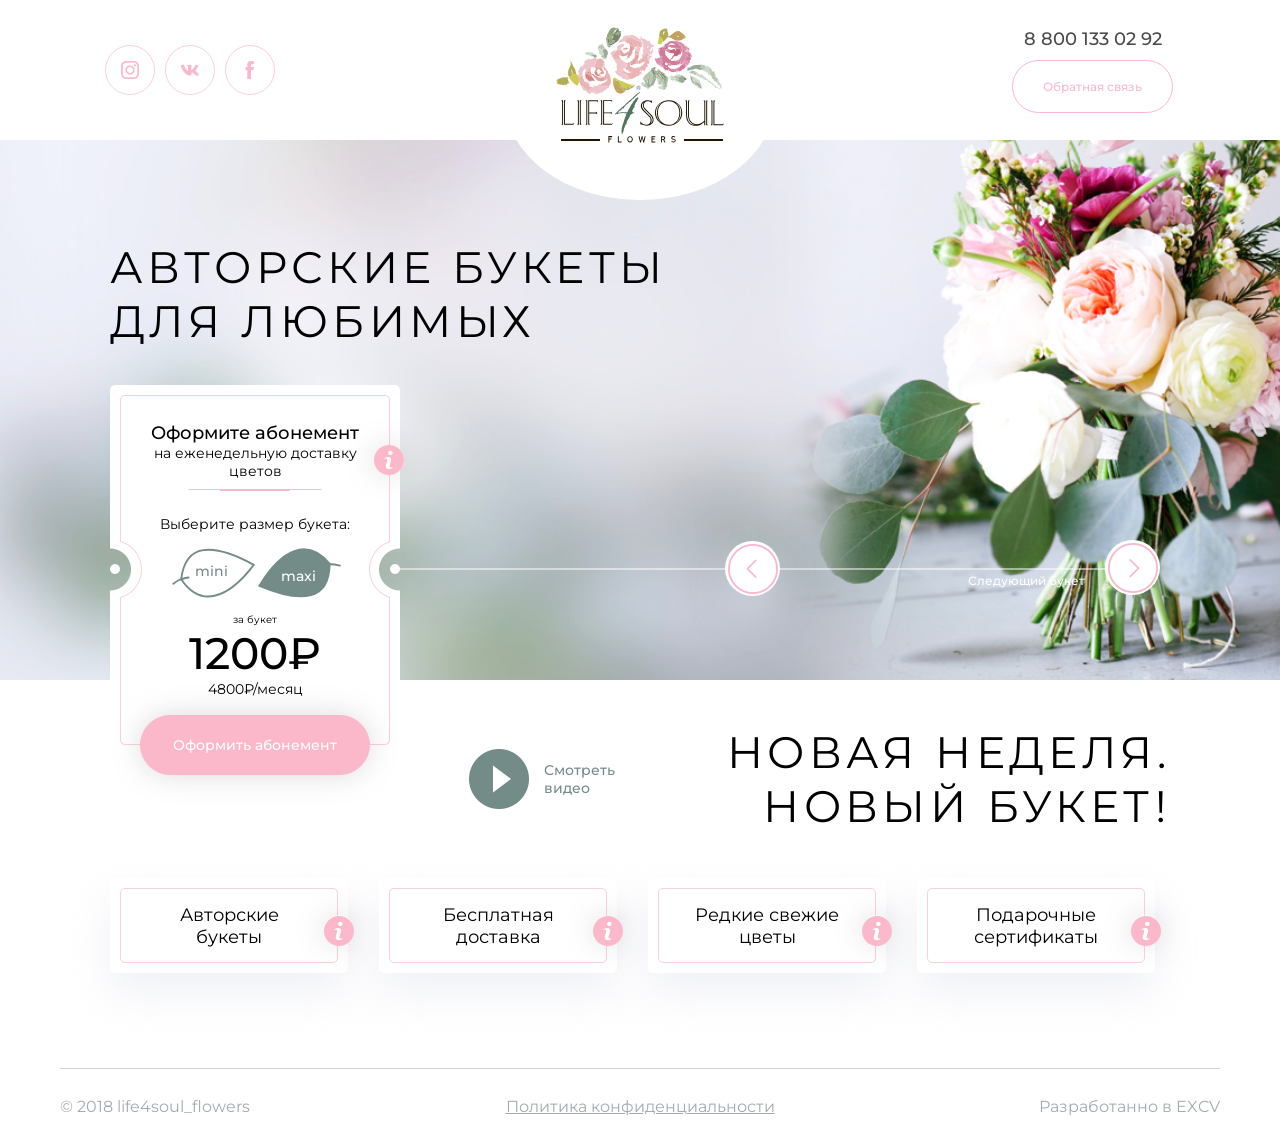
==== commit 27789568: "fix" ====
--- a/docs/index.html
+++ b/docs/index.html
@@ -2,21 +2,285 @@
 <html>
   <head>
     <meta charset="utf-8">
-    <title>NOVIV</title>
+    <title>LIFE 4 SOUL</title>
     <meta http-equiv="X-UA-Compatible" content="IE=Edge">
     <meta name="viewport" content="width=device-width, initial-scale=1">
     <meta name="theme-color" content="#fff">
     <meta name="format-detection" content="telephone=no">
+    <link href="https://fonts.googleapis.com/css?family=Montserrat:300,300i,400,400i,500,600,700" rel="stylesheet">
     <link rel="stylesheet" media="all" href="css/app.css">
   </head>
   <body>
     <!--BEGIN out-->
     <div class="out">
       <!--BEGIN header-->
-      <header class="header"></header>
+      <header class="header">
+        <div class="container container-two">
+          <div class="row middle-xs">
+            <div class="col-xs-4">
+              <div class="header__social">
+                <ul>
+                  <li>
+                    <a href="#">
+                      <i class="icon icon-instagram"></i>
+                    </a>
+                  </li>
+                  <li>
+                    <a href="#">
+                      <i class="icon icon-vk"></i>
+                    </a>
+                  </li>
+                  <li>
+                    <a href="#">
+                      <i class="icon icon-fb"></i>
+                    </a>
+                  </li>
+                </ul>
+              </div>
+            </div>
+            <div class="col-xs-4 center-xs">
+              <div class="header__logo">
+                <img src="img/Logo.svg" alt="">
+              </div>
+            </div>
+            <div class="col-xs-4 end-xs">
+              <div class="header__phone">
+                <a href="tel:88001330292">8 800 133 02 92</a>
+                <a href="#" class="btn btn--primary">Обратная связь</a>
+              </div>
+            </div>
+          </div>
+        </div>
+      </header>
       <!--END header-->
-      <section class="intro"></section>
-      <footer class="footer"></footer>
+      <section class="intro">
+        <div class="swiper-container swiper-intro">
+          <div class="swiper-wrapper">
+            <div style="background-image: url('img/intro__img-1.png')" class="swiper-slide">
+              <div class="container">
+                <h2>Авторские букеты для любимых</h2>
+              </div>
+            </div>
+            <div style="background-image: url('img/intro__img-1.png')" class="swiper-slide">
+              <div class="container">
+                <h2>Авторские букеты для любимых</h2>
+              </div>
+            </div>
+          </div>
+          <div class="container">
+            <div class="swiper-button-next swiper-intro-next">
+              <i class="icon icon-left-arrow"></i>
+            </div>
+            <div class="swiper-button-prev swiper-intro-prev">
+              <i class="icon icon-left-arrow"></i>
+            </div>
+          </div>
+        </div>
+        <div class="container">
+          <div class="intro__block">
+            <div class="intro__block__info">
+              <a href="#" class="i">
+                <i class="icon icon-i"></i>
+              </a>
+            </div>
+            <div class="intro__block__details details">
+              <p>Букет MINI cостоит из 8-10 бутонов</p>
+              <p>Букет MAXI cостоит из 15-20 бутонов</p>
+            </div>
+            <h2>Оформите абонемент</h2>
+            <h3>на еженедельную доставку цветов </h3>
+            <p>Выберите размер букета:</p>
+            <div class="intro__block__radio">
+              <input type="radio" name="radio" id="radio">
+              <label for="radio">mini</label>
+              <input type="radio" name="radio" id="radio1" checked>
+              <label for="radio1">maxi</label>
+            </div>
+            <b>за букет </b>
+            <span>1200₽
+              <b>4800₽/месяц</b>
+            </span>
+            <a href="#" class="btn btn--secondary">Оформить абонемент</a>
+          </div>
+        </div>
+      </section>
+      <section class="info">
+        <div class="container">
+          <div class="row end-xs middle-xs">
+            <div class="col-xs-2">
+              <a href="#" class="info__video">
+                <i class="icon icon-play"></i>Смотреть видео</a>
+            </div>
+            <div class="col-xs-6">
+              <h2>Новая неделя. новый букет!</h2>
+            </div>
+          </div>
+          <div class="info__content">
+            <div class="row">
+              <div class="col-xs-3">
+                <div class="info__block">
+                  <div class="info__block__content">
+                    <p>Авторские
+                      <br>букеты</p>
+                    <a href="#">
+                      <i class="icon icon-i"></i>
+                    </a>
+                  </div>
+                  <div class="info__block__details details">
+                    <div class="info__block__details__img">
+                      <img src="http://via.placeholder.com/100x100" alt="">
+                    </div>
+                    <div class="info__block__details__text">
+                      <p>Подарочные сертификаты - на Цветы по подписке номиналом 1 или 3 месяца</p>
+                      <a href="#step-1" rel="modal:open" class="btn btn--secondary">Оформить сертификат</a>
+                    </div>
+                  </div>
+                </div>
+              </div>
+              <div class="col-xs-3">
+                <div class="info__block">
+                  <div class="info__block__content">
+                    <p>Бесплатная
+                      <br>доставка</p>
+                    <a href="#">
+                      <i class="icon icon-i"></i>
+                    </a>
+                  </div>
+                  <div class="info__block__details details">
+                    <div class="info__block__details__img">
+                      <img src="http://via.placeholder.com/100x100" alt="">
+                    </div>
+                    <div class="info__block__details__text">
+                      <p>Подарочные сертификаты - на Цветы по подписке номиналом 1 или 3 месяца</p>
+                      <a href="#step-1" rel="modal:open" class="btn btn--secondary">Оформить сертификат</a>
+                    </div>
+                  </div>
+                </div>
+              </div>
+              <div class="col-xs-3">
+                <div class="info__block">
+                  <div class="info__block__content">
+                    <p>Редкие свежие
+                      <br>цветы</p>
+                    <a href="#">
+                      <i class="icon icon-i"></i>
+                    </a>
+                  </div>
+                  <div class="info__block__details details">
+                    <div class="info__block__details__img">
+                      <img src="http://via.placeholder.com/100x100" alt="">
+                    </div>
+                    <div class="info__block__details__text">
+                      <p>Подарочные сертификаты - на Цветы по подписке номиналом 1 или 3 месяца</p>
+                      <a href="#step-1" rel="modal:open" class="btn btn--secondary">Оформить сертификат</a>
+                    </div>
+                  </div>
+                </div>
+              </div>
+              <div class="col-xs-3">
+                <div class="info__block">
+                  <div class="info__block__content">
+                    <p>Подарочные
+                      <br>сертификаты</p>
+                    <a href="#">
+                      <i class="icon icon-i"></i>
+                    </a>
+                  </div>
+                  <div class="info__block__details details">
+                    <div class="info__block__details__img">
+                      <img src="http://via.placeholder.com/100x100" alt="">
+                    </div>
+                    <div class="info__block__details__text">
+                      <p>Подарочные сертификаты - на Цветы по подписке номиналом 1 или 3 месяца</p>
+                      <a href="#step-1" rel="modal:open" class="btn btn--secondary">Оформить сертификат</a>
+                    </div>
+                  </div>
+                </div>
+              </div>
+            </div>
+          </div>
+        </div>
+      </section>
+      <div id="step-1" class="step-1 modal">
+        <h2>Оформление заказа. Шаг 1.</h2>
+        <h3>Выберите тариф: </h3>
+        <div class="step-1__content">
+          <div class="step-1__block">
+            <a href="#" class="i">
+              <i class="icon icon-i"></i>
+            </a>
+            <div class="step-1__block__header">
+              <h4>1 месяц</h4>
+              <div class="step-1__block__header__content">
+                <img src="img/bouquet.png" alt="">
+                <p>4 доставки букета до двери</p>
+              </div>
+            </div>
+            <div class="step-1__block__footer">
+              <p>Цена за месяц:</p>
+              <span>8 500₽</span>
+              <a href="#" class="btn btn--secondary">Выбрать</a>
+            </div>
+          </div>
+          <div class="step-1__block">
+            <a href="#" class="i">
+              <i class="icon icon-i"></i>
+            </a>
+            <div class="step-1__block__header">
+              <h4>1 месяц</h4>
+              <div class="step-1__block__header__content">
+                <img src="img/bouquet.png" alt="">
+                <p>4 доставки букета до двери</p>
+              </div>
+            </div>
+            <div class="step-1__block__footer">
+              <p>Цена за месяц:</p>
+              <span>8 500₽</span>
+              <b>Старая цена:
+                <s>25 500₽</s>
+              </b>
+              <a href="#" class="btn btn--secondary">Выбрать</a>
+            </div>
+          </div>
+          <div class="step-1__block step-1__block--present">
+            <a href="#" class="i">
+              <i class="icon icon-i"></i>
+            </a>
+            <h4>Подарочный сертификат</h4>
+            <div class="step-1__block__header__content">
+              <img src="img/present.png" alt="">
+              <p>Выберите
+                <br>время действия:</p>
+            </div>
+            <div class="step-1__block__select">
+              <select>
+                <option value="1">1 месяц</option>
+                <option value="2">2 месяца</option>
+                <option value="3">3 месяца</option>
+              </select>
+            </div>
+            <span>8 500₽</span>
+            <a href="#" class="btn btn--secondary">Выбрать</a>
+          </div>
+        </div>
+      </div>
+      <footer class="footer">
+        <div class="container container-two">
+          <div class="footer__content">
+            <div class="row middle-xs">
+              <div class="col-xs-4">
+                <p>© 2018 life4soul_flowers</p>
+              </div>
+              <div class="col-xs-4 center-xs">
+                <a href="#">Политика конфиденциальности</a>
+              </div>
+              <div class="col-xs-4 end-xs">
+                <p>Разработанно в EXCV</p>
+              </div>
+            </div>
+          </div>
+        </div>
+      </footer>
     </div>
     <!--END out-->
     <!--LOAD SCRIPTS-->
--- a/docs/css/app.css
+++ b/docs/css/app.css
@@ -1,2 +1,2 @@
-@charset "UTF-8";@-webkit-keyframes swiper-preloader-spin{to{-webkit-transform:rotate(360deg);transform:rotate(360deg)}}@keyframes swiper-preloader-spin{to{-webkit-transform:rotate(360deg);transform:rotate(360deg)}}@-webkit-keyframes sk-stretchdelay{0%,40%,to{-webkit-transform:scaleY(.5)}20%{-webkit-transform:scaleY(1)}}@keyframes sk-stretchdelay{0%,40%,to{transform:scaleY(.5);-webkit-transform:scaleY(.5)}20%{transform:scaleY(1);-webkit-transform:scaleY(1)}}a,abbr,acronym,address,applet,article,aside,audio,b,big,blockquote,body,canvas,caption,center,cite,code,dd,del,details,dfn,div,dl,dt,em,embed,figcaption,figure,footer,form,h1,h2,h3,h4,h5,h6,header,hgroup,html,i,iframe,ins,kbd,label,legend,li,mark,menu,nav,object,ol,output,p,pre,q,ruby,s,samp,section,small,span,strike,strong,sub,summary,sup,table,tbody,td,tfoot,th,thead,time,tr,tt,u,ul,var,video{margin:0;padding:0;border:0;vertical-align:baseline}fieldset,img{margin:0;padding:0;vertical-align:baseline}html{-ms-text-size-adjust:100%;-webkit-text-size-adjust:100%;-webkit-box-sizing:border-box;box-sizing:border-box}a img,fieldset,img{border:0}input[type=email],input[type=tel],input[type=text],textarea{-webkit-appearance:none}button,input[type=submit]{cursor:pointer}button::-moz-focus-inner,input[type=submit]::-moz-focus-inner{padding:0;border:0}textarea{overflow:auto}button,input{margin:0;padding:0;border:0}a,a:focus,button,div,h1,h2,h3,h4,h5,h6,input,select,span,textarea{outline:0}ol,ul{list-style-type:none}table{border-spacing:0;border-collapse:collapse;width:100%}*,:after,:before{-webkit-box-sizing:inherit;box-sizing:inherit}@font-face{font-family:'DINRoundPro';src:url(../fonts/DINRoundPro.woff2) format("woff2"),url(../fonts/DINRoundPro.woff) format("woff");font-weight:400;font-style:normal}@font-face{font-family:'DINRoundPro-Medi';src:url(../fonts/DINRoundPro-Medi.woff2) format("woff2"),url(../fonts/DINRoundPro-Medi.woff) format("woff");font-weight:500;font-style:normal}@font-face{font-family:'DINRoundPro';src:url(../fonts/DINRoundPro-Light.woff2) format("woff2"),url(../fonts/DINRoundPro-Light.woff) format("woff");font-weight:300;font-style:normal}@font-face{font-family:'DINRoundPro';src:url(../fonts/DINRoundPro-Bold.woff2) format("woff2"),url(../fonts/DINRoundPro-Bold.woff) format("woff");font-weight:700;font-style:normal}@font-face{font-family:'DINRoundPro';src:url(../fonts/DINRoundPro-Black.woff2) format("woff2"),url(../fonts/DINRoundPro-Black.woff) format("woff");font-weight:900;font-style:normal}@font-face{font-family:"iconfont";src:url(../fonts/iconfont.eot);src:url(../fonts/iconfont.eot?#iefix) format("eot"),url(../fonts/iconfont.woff2) format("woff2"),url(../fonts/iconfont.woff) format("woff"),url(../fonts/iconfont.ttf) format("truetype");font-weight:400;font-style:normal}.icon{font-family:"iconfont";font-style:normal;font-weight:400;text-rendering:auto;speak:none;line-height:1;-webkit-font-smoothing:antialiased;-moz-osx-font-smoothing:grayscale;display:inline-block}.icon-down-arrow:before{content:""}.icon-fb:before{content:""}.icon-instagram:before{content:""}.icon-left-arrow:before{content:""}.icon-ok:before{content:""}.icon-play:before{content:""}.icon-right-arrow:before{content:""}.icon-vk:before{content:""}.icon-down-arrow,.icon-fb,.icon-instagram,.icon-left-arrow,.icon-ok,.icon-play,.icon-right-arrow,.icon-vk{width:1em;height:1em;fill:initial}.container,.container-fluid{margin-right:auto;margin-left:auto}.container-fluid{padding-right:2rem;padding-left:2rem}.col-xs,.row{-webkit-box-sizing:border-box;box-sizing:border-box}.row{display:-webkit-box;display:-ms-flexbox;display:flex;-webkit-box-flex:0;-webkit-box-orient:horizontal;-webkit-box-direction:normal;-ms-flex-direction:row;flex-direction:row;-ms-flex-wrap:wrap;flex-wrap:wrap;margin-right:-.5rem;margin-left:-.5rem;-ms-flex:0 1 auto;flex:0 1 auto}.col.reverse,.row.reverse{-webkit-box-orient:horizontal;-webkit-box-direction:reverse;-ms-flex-direction:row-reverse;flex-direction:row-reverse}.col.reverse{-webkit-box-orient:vertical;-ms-flex-direction:column-reverse;flex-direction:column-reverse}.col-xs{-ms-flex:0 0 auto;flex:0 0 auto;padding-right:.5rem;padding-left:.5rem}.col-xs-1,.col-xs-10,.col-xs-11,.col-xs-12,.col-xs-2,.col-xs-3,.col-xs-4,.col-xs-5,.col-xs-6,.col-xs-7,.col-xs-8,.col-xs-9,.col-xs-offset-0,.col-xs-offset-1,.col-xs-offset-10,.col-xs-offset-11,.col-xs-offset-12,.col-xs-offset-2,.col-xs-offset-3,.col-xs-offset-4,.col-xs-offset-5,.col-xs-offset-6,.col-xs-offset-7,.col-xs-offset-8,.col-xs-offset-9{-webkit-box-sizing:border-box;box-sizing:border-box;-webkit-box-flex:0;-ms-flex:0 0 auto;flex:0 0 auto;padding-right:.5rem;padding-left:.5rem}.col-xs{-webkit-box-flex:1;-ms-flex-positive:1;flex-grow:1;-ms-flex-preferred-size:0;flex-basis:0;max-width:100%}.col-xs-1{-ms-flex-preferred-size:8.33333333%;flex-basis:8.33333333%;max-width:8.33333333%}.col-xs-2{-ms-flex-preferred-size:16.66666667%;flex-basis:16.66666667%;max-width:16.66666667%}.col-xs-3{-ms-flex-preferred-size:25%;flex-basis:25%;max-width:25%}.col-xs-4{-ms-flex-preferred-size:33.33333333%;flex-basis:33.33333333%;max-width:33.33333333%}.col-xs-5{-ms-flex-preferred-size:41.66666667%;flex-basis:41.66666667%;max-width:41.66666667%}.col-xs-6{-ms-flex-preferred-size:50%;flex-basis:50%;max-width:50%}.col-xs-7{-ms-flex-preferred-size:58.33333333%;flex-basis:58.33333333%;max-width:58.33333333%}.col-xs-8{-ms-flex-preferred-size:66.66666667%;flex-basis:66.66666667%;max-width:66.66666667%}.col-xs-9{-ms-flex-preferred-size:75%;flex-basis:75%;max-width:75%}.col-xs-10{-ms-flex-preferred-size:83.33333333%;flex-basis:83.33333333%;max-width:83.33333333%}.col-xs-11{-ms-flex-preferred-size:91.66666667%;flex-basis:91.66666667%;max-width:91.66666667%}.col-xs-12{-ms-flex-preferred-size:100%;flex-basis:100%;max-width:100%}.col-xs-offset-0{margin-left:0}.col-xs-offset-1{margin-left:8.33333333%}.col-xs-offset-2{margin-left:16.66666667%}.col-xs-offset-3{margin-left:25%}.col-xs-offset-4{margin-left:33.33333333%}.col-xs-offset-5{margin-left:41.66666667%}.col-xs-offset-6{margin-left:50%}.col-xs-offset-7{margin-left:58.33333333%}.col-xs-offset-8{margin-left:66.66666667%}.col-xs-offset-9{margin-left:75%}.col-xs-offset-10{margin-left:83.33333333%}.col-xs-offset-11{margin-left:91.66666667%}.start-xs{-webkit-box-pack:start;-ms-flex-pack:start;justify-content:flex-start;text-align:start}.center-xs{-webkit-box-pack:center;-ms-flex-pack:center;justify-content:center;text-align:center}.end-xs{-webkit-box-pack:end;-ms-flex-pack:end;justify-content:flex-end;text-align:end}.top-xs{-webkit-box-align:start;-ms-flex-align:start;align-items:flex-start}.middle-xs{-webkit-box-align:center;-ms-flex-align:center;align-items:center}.bottom-xs{-webkit-box-align:end;-ms-flex-align:end;align-items:flex-end}.around-xs{-ms-flex-pack:distribute;justify-content:space-around}.between-xs{-webkit-box-pack:justify;-ms-flex-pack:justify;justify-content:space-between}.first-xs{-webkit-box-ordinal-group:0;-ms-flex-order:-1;order:-1}.last-xs{-webkit-box-ordinal-group:2;-ms-flex-order:1;order:1}.swiper-container{margin:0 auto;position:relative;overflow:hidden;list-style:none;padding:0;z-index:1}.swiper-container-no-flexbox .swiper-slide{float:left}.swiper-container-vertical>.swiper-wrapper{-webkit-box-orient:vertical;-webkit-box-direction:normal;-ms-flex-direction:column;flex-direction:column}.swiper-slide,.swiper-wrapper{width:100%;height:100%;position:relative;-webkit-transition-property:-webkit-transform;-o-transition-property:transform;transition-property:transform;transition-property:transform,-webkit-transform}.swiper-wrapper{z-index:1;display:-webkit-box;display:-ms-flexbox;display:flex;-webkit-box-sizing:content-box;box-sizing:content-box}.swiper-container-android .swiper-slide,.swiper-wrapper{-webkit-transform:translate3d(0,0,0);transform:translate3d(0,0,0)}.swiper-container-multirow>.swiper-wrapper{-ms-flex-wrap:wrap;flex-wrap:wrap}.swiper-container-free-mode>.swiper-wrapper{-webkit-transition-timing-function:ease-out;-o-transition-timing-function:ease-out;transition-timing-function:ease-out;margin:0 auto}.swiper-slide{-ms-flex-negative:0;flex-shrink:0}.swiper-invisible-blank-slide{visibility:hidden}.swiper-container-autoheight,.swiper-container-autoheight .swiper-slide{height:auto}.swiper-container-autoheight .swiper-wrapper{-webkit-box-align:start;-ms-flex-align:start;align-items:flex-start;-webkit-transition-property:height,-webkit-transform;-o-transition-property:transform,height;transition-property:transform,height;transition-property:transform,height,-webkit-transform}.swiper-container-3d{-webkit-perspective:1200px;perspective:1200px}.swiper-container-3d .swiper-cube-shadow,.swiper-container-3d .swiper-slide,.swiper-container-3d .swiper-slide-shadow-bottom,.swiper-container-3d .swiper-slide-shadow-left,.swiper-container-3d .swiper-slide-shadow-right,.swiper-container-3d .swiper-slide-shadow-top,.swiper-container-3d .swiper-wrapper{-webkit-transform-style:preserve-3d;transform-style:preserve-3d}.swiper-container-3d .swiper-slide-shadow-bottom,.swiper-container-3d .swiper-slide-shadow-left,.swiper-container-3d .swiper-slide-shadow-right,.swiper-container-3d .swiper-slide-shadow-top{position:absolute;left:0;top:0;width:100%;height:100%;pointer-events:none;z-index:10}.swiper-container-3d .swiper-slide-shadow-left{background-image:-webkit-gradient(linear,right top,left top,from(rgba(0,0,0,.5)),to(transparent));background-image:-webkit-linear-gradient(right,rgba(0,0,0,.5),transparent);background-image:-o-linear-gradient(right,rgba(0,0,0,.5),transparent);background-image:linear-gradient(to left,rgba(0,0,0,.5),transparent)}.swiper-container-3d .swiper-slide-shadow-right{background-image:-webkit-gradient(linear,left top,right top,from(rgba(0,0,0,.5)),to(transparent));background-image:-webkit-linear-gradient(left,rgba(0,0,0,.5),transparent);background-image:-o-linear-gradient(left,rgba(0,0,0,.5),transparent);background-image:linear-gradient(to right,rgba(0,0,0,.5),transparent)}.swiper-container-3d .swiper-slide-shadow-top{background-image:-webkit-gradient(linear,left bottom,left top,from(rgba(0,0,0,.5)),to(transparent));background-image:-webkit-linear-gradient(bottom,rgba(0,0,0,.5),transparent);background-image:-o-linear-gradient(bottom,rgba(0,0,0,.5),transparent);background-image:linear-gradient(to top,rgba(0,0,0,.5),transparent)}.swiper-container-3d .swiper-slide-shadow-bottom{background-image:-webkit-gradient(linear,left top,left bottom,from(rgba(0,0,0,.5)),to(transparent));background-image:-webkit-linear-gradient(top,rgba(0,0,0,.5),transparent);background-image:-o-linear-gradient(top,rgba(0,0,0,.5),transparent);background-image:linear-gradient(to bottom,rgba(0,0,0,.5),transparent)}.swiper-container-wp8-horizontal,.swiper-container-wp8-horizontal>.swiper-wrapper{-ms-touch-action:pan-y;touch-action:pan-y}.swiper-container-wp8-vertical,.swiper-container-wp8-vertical>.swiper-wrapper{-ms-touch-action:pan-x;touch-action:pan-x}.swiper-button-next,.swiper-button-prev{position:absolute;width:27px;height:44px;margin-top:-22px;z-index:10;cursor:pointer;background-size:27px 44px;background-position:center;background-repeat:no-repeat}.swiper-button-next.swiper-button-disabled,.swiper-button-prev.swiper-button-disabled{opacity:.35;cursor:auto;pointer-events:none}.swiper-button-prev,.swiper-container-rtl .swiper-button-next{background-image:url("data:image/svg+xml;charset=utf-8,%3Csvg%20xmlns%3D'http%3A%2F%2Fwww.w3.org%2F2000%2Fsvg'%20viewBox%3D'0%200%2027%2044'%3E%3Cpath%20d%3D'M0%2C22L22%2C0l2.1%2C2.1L4.2%2C22l19.9%2C19.9L22%2C44L0%2C22L0%2C22L0%2C22z'%20fill%3D'%23007aff'%2F%3E%3C%2Fsvg%3E");right:auto}.swiper-container-rtl .swiper-button-next{left:10px}.swiper-button-next,.swiper-container-rtl .swiper-button-prev{background-image:url("data:image/svg+xml;charset=utf-8,%3Csvg%20xmlns%3D'http%3A%2F%2Fwww.w3.org%2F2000%2Fsvg'%20viewBox%3D'0%200%2027%2044'%3E%3Cpath%20d%3D'M27%2C22L27%2C22L5%2C44l-2.1-2.1L22.8%2C22L2.9%2C2.1L5%2C0L27%2C22L27%2C22z'%20fill%3D'%23007aff'%2F%3E%3C%2Fsvg%3E");left:auto}.swiper-container-rtl .swiper-button-prev{right:10px}.swiper-button-prev.swiper-button-white,.swiper-container-rtl .swiper-button-next.swiper-button-white{background-image:url("data:image/svg+xml;charset=utf-8,%3Csvg%20xmlns%3D'http%3A%2F%2Fwww.w3.org%2F2000%2Fsvg'%20viewBox%3D'0%200%2027%2044'%3E%3Cpath%20d%3D'M0%2C22L22%2C0l2.1%2C2.1L4.2%2C22l19.9%2C19.9L22%2C44L0%2C22L0%2C22L0%2C22z'%20fill%3D'%23ffffff'%2F%3E%3C%2Fsvg%3E")}.swiper-button-next.swiper-button-white,.swiper-container-rtl .swiper-button-prev.swiper-button-white{background-image:url("data:image/svg+xml;charset=utf-8,%3Csvg%20xmlns%3D'http%3A%2F%2Fwww.w3.org%2F2000%2Fsvg'%20viewBox%3D'0%200%2027%2044'%3E%3Cpath%20d%3D'M27%2C22L27%2C22L5%2C44l-2.1-2.1L22.8%2C22L2.9%2C2.1L5%2C0L27%2C22L27%2C22z'%20fill%3D'%23ffffff'%2F%3E%3C%2Fsvg%3E")}.swiper-button-prev.swiper-button-black,.swiper-container-rtl .swiper-button-next.swiper-button-black{background-image:url("data:image/svg+xml;charset=utf-8,%3Csvg%20xmlns%3D'http%3A%2F%2Fwww.w3.org%2F2000%2Fsvg'%20viewBox%3D'0%200%2027%2044'%3E%3Cpath%20d%3D'M0%2C22L22%2C0l2.1%2C2.1L4.2%2C22l19.9%2C19.9L22%2C44L0%2C22L0%2C22L0%2C22z'%20fill%3D'%23000000'%2F%3E%3C%2Fsvg%3E")}.swiper-button-next.swiper-button-black,.swiper-container-rtl .swiper-button-prev.swiper-button-black{background-image:url("data:image/svg+xml;charset=utf-8,%3Csvg%20xmlns%3D'http%3A%2F%2Fwww.w3.org%2F2000%2Fsvg'%20viewBox%3D'0%200%2027%2044'%3E%3Cpath%20d%3D'M27%2C22L27%2C22L5%2C44l-2.1-2.1L22.8%2C22L2.9%2C2.1L5%2C0L27%2C22L27%2C22z'%20fill%3D'%23000000'%2F%3E%3C%2Fsvg%3E")}.swiper-button-lock{display:none}.swiper-pagination{position:absolute;text-align:center;-webkit-transition:.3s opacity;-o-transition:.3s opacity;transition:.3s opacity;-webkit-transform:translate3d(0,0,0);transform:translate3d(0,0,0);z-index:10}.swiper-pagination.swiper-pagination-hidden{opacity:0}.swiper-container-horizontal>.swiper-pagination-bullets,.swiper-pagination-custom,.swiper-pagination-fraction{bottom:10px;left:0;width:100%}.swiper-pagination-bullets-dynamic{overflow:hidden;font-size:0}.swiper-pagination-bullets-dynamic .swiper-pagination-bullet{-webkit-transform:scale(.33);-ms-transform:scale(.33);transform:scale(.33);position:relative}.swiper-pagination-bullets-dynamic .swiper-pagination-bullet-active,.swiper-pagination-bullets-dynamic .swiper-pagination-bullet-active-main{-webkit-transform:scale(1);-ms-transform:scale(1);transform:scale(1)}.swiper-pagination-bullets-dynamic .swiper-pagination-bullet-active-prev{-webkit-transform:scale(.66);-ms-transform:scale(.66);transform:scale(.66)}.swiper-pagination-bullets-dynamic .swiper-pagination-bullet-active-prev-prev{-webkit-transform:scale(.33);-ms-transform:scale(.33);transform:scale(.33)}.swiper-pagination-bullets-dynamic .swiper-pagination-bullet-active-next{-webkit-transform:scale(.66);-ms-transform:scale(.66);transform:scale(.66)}.swiper-pagination-bullets-dynamic .swiper-pagination-bullet-active-next-next{-webkit-transform:scale(.33);-ms-transform:scale(.33);transform:scale(.33)}.swiper-pagination-bullet{width:8px;height:8px;display:inline-block;border-radius:100%;background:#000}button.swiper-pagination-bullet{border:0;margin:0;padding:0;-webkit-box-shadow:none;box-shadow:none;-webkit-appearance:none;-moz-appearance:none;appearance:none}.swiper-pagination-clickable .swiper-pagination-bullet{cursor:pointer}.swiper-pagination-bullet-active{opacity:1;background:#007aff}.swiper-container-vertical>.swiper-pagination-bullets{right:10px;top:50%;-webkit-transform:translate3d(0,-50%,0);transform:translate3d(0,-50%,0)}.swiper-container-vertical>.swiper-pagination-bullets .swiper-pagination-bullet{margin:6px 0;display:block}.swiper-container-vertical>.swiper-pagination-bullets.swiper-pagination-bullets-dynamic{top:50%;-webkit-transform:translateY(-50%);-ms-transform:translateY(-50%);transform:translateY(-50%);width:8px}.swiper-container-vertical>.swiper-pagination-bullets.swiper-pagination-bullets-dynamic .swiper-pagination-bullet{display:inline-block;-o-transition:.2s transform,.2s top;-webkit-transition:.2s transform,.2s top;transition:.2s transform,.2s top;-webkit-transition:.2s transform,.2s top,.2s -webkit-transform;-o-transition:.2s transform,.2s top,.2s -webkit-transform;transition:.2s transform,.2s top,.2s -webkit-transform}.swiper-container-horizontal>.swiper-pagination-bullets .swiper-pagination-bullet{margin:0 4px}.swiper-container-horizontal>.swiper-pagination-bullets.swiper-pagination-bullets-dynamic{left:50%;-webkit-transform:translateX(-50%);-ms-transform:translateX(-50%);transform:translateX(-50%);white-space:nowrap}.swiper-container-horizontal>.swiper-pagination-bullets.swiper-pagination-bullets-dynamic .swiper-pagination-bullet{-o-transition:.2s transform,.2s left;-webkit-transition:.2s transform,.2s left;transition:.2s transform,.2s left;-webkit-transition:.2s transform,.2s left,.2s -webkit-transform;-o-transition:.2s transform,.2s left,.2s -webkit-transform;transition:.2s transform,.2s left,.2s -webkit-transform}.swiper-container-horizontal.swiper-container-rtl>.swiper-pagination-bullets-dynamic .swiper-pagination-bullet{-o-transition:.2s transform,.2s right;-webkit-transition:.2s transform,.2s right;transition:.2s transform,.2s right;-webkit-transition:.2s transform,.2s right,.2s -webkit-transform;-o-transition:.2s transform,.2s right,.2s -webkit-transform;transition:.2s transform,.2s right,.2s -webkit-transform}.swiper-pagination-progressbar{background:rgba(0,0,0,.25);position:absolute}.swiper-pagination-progressbar .swiper-pagination-progressbar-fill{background:#007aff;position:absolute;left:0;top:0;width:100%;height:100%;-webkit-transform:scale(0);-ms-transform:scale(0);transform:scale(0);-webkit-transform-origin:left top;-ms-transform-origin:left top;transform-origin:left top}.swiper-container-rtl .swiper-pagination-progressbar .swiper-pagination-progressbar-fill{-webkit-transform-origin:right top;-ms-transform-origin:right top;transform-origin:right top}.swiper-container-horizontal>.swiper-pagination-progressbar,.swiper-container-vertical>.swiper-pagination-progressbar.swiper-pagination-progressbar-opposite{width:100%;height:4px;left:0;top:0}.swiper-container-horizontal>.swiper-pagination-progressbar.swiper-pagination-progressbar-opposite,.swiper-container-vertical>.swiper-pagination-progressbar{width:4px;height:100%;left:0;top:0}.swiper-pagination-progressbar.swiper-pagination-white .swiper-pagination-progressbar-fill,.swiper-pagination-white .swiper-pagination-bullet-active{background:#fff}.swiper-pagination-progressbar.swiper-pagination-white{background:rgba(255,255,255,.25)}.swiper-pagination-black .swiper-pagination-bullet-active,.swiper-pagination-progressbar.swiper-pagination-black .swiper-pagination-progressbar-fill{background:#000}.swiper-pagination-progressbar.swiper-pagination-black{background:rgba(0,0,0,.25)}.swiper-pagination-lock{display:none}.swiper-scrollbar{border-radius:10px;position:relative;-ms-touch-action:none;background:rgba(0,0,0,.1)}.swiper-container-horizontal>.swiper-scrollbar{position:absolute;left:1%;bottom:3px;z-index:50;height:5px;width:98%}.swiper-container-vertical>.swiper-scrollbar{position:absolute;right:3px;top:1%;z-index:50;width:5px;height:98%}.swiper-scrollbar-drag{height:100%;width:100%;position:relative;background:rgba(0,0,0,.5);border-radius:10px;left:0;top:0}.swiper-scrollbar-cursor-drag{cursor:move}.swiper-scrollbar-lock{display:none}.swiper-zoom-container{width:100%;height:100%;display:-webkit-box;display:-ms-flexbox;display:flex;-webkit-box-pack:center;-ms-flex-pack:center;justify-content:center;-webkit-box-align:center;-ms-flex-align:center;align-items:center;text-align:center}.swiper-zoom-container>canvas,.swiper-zoom-container>img,.swiper-zoom-container>svg{max-width:100%;max-height:100%;-o-object-fit:contain;object-fit:contain}.swiper-slide-zoomed{cursor:move}.swiper-lazy-preloader{width:42px;height:42px;position:absolute;left:50%;top:50%;margin-left:-21px;margin-top:-21px;z-index:10;-webkit-transform-origin:50%;-ms-transform-origin:50%;transform-origin:50%;-webkit-animation:swiper-preloader-spin 1s steps(12,end) infinite;animation:swiper-preloader-spin 1s steps(12,end) infinite}.swiper-lazy-preloader:after{display:block;content:'';width:100%;height:100%;background-image:url("data:image/svg+xml;charset=utf-8,%3Csvg%20viewBox%3D'0%200%20120%20120'%20xmlns%3D'http%3A%2F%2Fwww.w3.org%2F2000%2Fsvg'%20xmlns%3Axlink%3D'http%3A%2F%2Fwww.w3.org%2F1999%2Fxlink'%3E%3Cdefs%3E%3Cline%20id%3D'l'%20x1%3D'60'%20x2%3D'60'%20y1%3D'7'%20y2%3D'27'%20stroke%3D'%236c6c6c'%20stroke-width%3D'11'%20stroke-linecap%3D'round'%2F%3E%3C%2Fdefs%3E%3Cg%3E%3Cuse%20xlink%3Ahref%3D'%23l'%20opacity%3D'.27'%2F%3E%3Cuse%20xlink%3Ahref%3D'%23l'%20opacity%3D'.27'%20transform%3D'rotate(30%2060%2C60)'%2F%3E%3Cuse%20xlink%3Ahref%3D'%23l'%20opacity%3D'.27'%20transform%3D'rotate(60%2060%2C60)'%2F%3E%3Cuse%20xlink%3Ahref%3D'%23l'%20opacity%3D'.27'%20transform%3D'rotate(90%2060%2C60)'%2F%3E%3Cuse%20xlink%3Ahref%3D'%23l'%20opacity%3D'.27'%20transform%3D'rotate(120%2060%2C60)'%2F%3E%3Cuse%20xlink%3Ahref%3D'%23l'%20opacity%3D'.27'%20transform%3D'rotate(150%2060%2C60)'%2F%3E%3Cuse%20xlink%3Ahref%3D'%23l'%20opacity%3D'.37'%20transform%3D'rotate(180%2060%2C60)'%2F%3E%3Cuse%20xlink%3Ahref%3D'%23l'%20opacity%3D'.46'%20transform%3D'rotate(210%2060%2C60)'%2F%3E%3Cuse%20xlink%3Ahref%3D'%23l'%20opacity%3D'.56'%20transform%3D'rotate(240%2060%2C60)'%2F%3E%3Cuse%20xlink%3Ahref%3D'%23l'%20opacity%3D'.66'%20transform%3D'rotate(270%2060%2C60)'%2F%3E%3Cuse%20xlink%3Ahref%3D'%23l'%20opacity%3D'.75'%20transform%3D'rotate(300%2060%2C60)'%2F%3E%3Cuse%20xlink%3Ahref%3D'%23l'%20opacity%3D'.85'%20transform%3D'rotate(330%2060%2C60)'%2F%3E%3C%2Fg%3E%3C%2Fsvg%3E");background-position:50%;background-size:100%;background-repeat:no-repeat}.swiper-lazy-preloader-white:after{background-image:url("data:image/svg+xml;charset=utf-8,%3Csvg%20viewBox%3D'0%200%20120%20120'%20xmlns%3D'http%3A%2F%2Fwww.w3.org%2F2000%2Fsvg'%20xmlns%3Axlink%3D'http%3A%2F%2Fwww.w3.org%2F1999%2Fxlink'%3E%3Cdefs%3E%3Cline%20id%3D'l'%20x1%3D'60'%20x2%3D'60'%20y1%3D'7'%20y2%3D'27'%20stroke%3D'%23fff'%20stroke-width%3D'11'%20stroke-linecap%3D'round'%2F%3E%3C%2Fdefs%3E%3Cg%3E%3Cuse%20xlink%3Ahref%3D'%23l'%20opacity%3D'.27'%2F%3E%3Cuse%20xlink%3Ahref%3D'%23l'%20opacity%3D'.27'%20transform%3D'rotate(30%2060%2C60)'%2F%3E%3Cuse%20xlink%3Ahref%3D'%23l'%20opacity%3D'.27'%20transform%3D'rotate(60%2060%2C60)'%2F%3E%3Cuse%20xlink%3Ahref%3D'%23l'%20opacity%3D'.27'%20transform%3D'rotate(90%2060%2C60)'%2F%3E%3Cuse%20xlink%3Ahref%3D'%23l'%20opacity%3D'.27'%20transform%3D'rotate(120%2060%2C60)'%2F%3E%3Cuse%20xlink%3Ahref%3D'%23l'%20opacity%3D'.27'%20transform%3D'rotate(150%2060%2C60)'%2F%3E%3Cuse%20xlink%3Ahref%3D'%23l'%20opacity%3D'.37'%20transform%3D'rotate(180%2060%2C60)'%2F%3E%3Cuse%20xlink%3Ahref%3D'%23l'%20opacity%3D'.46'%20transform%3D'rotate(210%2060%2C60)'%2F%3E%3Cuse%20xlink%3Ahref%3D'%23l'%20opacity%3D'.56'%20transform%3D'rotate(240%2060%2C60)'%2F%3E%3Cuse%20xlink%3Ahref%3D'%23l'%20opacity%3D'.66'%20transform%3D'rotate(270%2060%2C60)'%2F%3E%3Cuse%20xlink%3Ahref%3D'%23l'%20opacity%3D'.75'%20transform%3D'rotate(300%2060%2C60)'%2F%3E%3Cuse%20xlink%3Ahref%3D'%23l'%20opacity%3D'.85'%20transform%3D'rotate(330%2060%2C60)'%2F%3E%3C%2Fg%3E%3C%2Fsvg%3E")}.swiper-container .swiper-notification{position:absolute;left:0;top:0;pointer-events:none;opacity:0;z-index:-1000}.swiper-container-fade.swiper-container-free-mode .swiper-slide{-webkit-transition-timing-function:ease-out;-o-transition-timing-function:ease-out;transition-timing-function:ease-out}.swiper-container-fade .swiper-slide{pointer-events:none;-webkit-transition-property:opacity;-o-transition-property:opacity;transition-property:opacity}.swiper-container-fade .swiper-slide .swiper-slide{pointer-events:none}.swiper-container-fade .swiper-slide-active,.swiper-container-fade .swiper-slide-active .swiper-slide-active{pointer-events:auto}.swiper-container-cube,.swiper-container-flip{overflow:visible}.swiper-container-cube .swiper-slide{pointer-events:none;-webkit-backface-visibility:hidden;backface-visibility:hidden;z-index:1;visibility:hidden;-webkit-transform-origin:0 0;-ms-transform-origin:0 0;transform-origin:0 0;width:100%;height:100%}.swiper-container-cube .swiper-slide .swiper-slide{pointer-events:none}.swiper-container-cube.swiper-container-rtl .swiper-slide{-webkit-transform-origin:100% 0;-ms-transform-origin:100% 0;transform-origin:100% 0}.swiper-container-cube .swiper-slide-active .swiper-slide-active{pointer-events:auto}.swiper-container-cube .swiper-slide-active,.swiper-container-cube .swiper-slide-next,.swiper-container-cube .swiper-slide-next+.swiper-slide,.swiper-container-cube .swiper-slide-prev{pointer-events:auto;visibility:visible}.swiper-container-cube .swiper-slide-shadow-bottom,.swiper-container-cube .swiper-slide-shadow-left,.swiper-container-cube .swiper-slide-shadow-right,.swiper-container-cube .swiper-slide-shadow-top{z-index:0;-webkit-backface-visibility:hidden;backface-visibility:hidden}.swiper-container-cube .swiper-cube-shadow{position:absolute;left:0;bottom:0;width:100%;height:100%;background:#000;opacity:.6;-webkit-filter:blur(50px);filter:blur(50px);z-index:0}.swiper-container-flip .swiper-slide{pointer-events:none;-webkit-backface-visibility:hidden;backface-visibility:hidden;z-index:1}.swiper-container-flip .swiper-slide .swiper-slide{pointer-events:none}.swiper-container-flip .swiper-slide-active,.swiper-container-flip .swiper-slide-active .swiper-slide-active{pointer-events:auto}.swiper-container-flip .swiper-slide-shadow-bottom,.swiper-container-flip .swiper-slide-shadow-left,.swiper-container-flip .swiper-slide-shadow-right,.swiper-container-flip .swiper-slide-shadow-top{z-index:0;-webkit-backface-visibility:hidden;backface-visibility:hidden}.swiper-container-coverflow .swiper-wrapper{-ms-perspective:1200px}.blocker,.modal{-webkit-box-sizing:border-box;box-sizing:border-box}.blocker{top:0;right:0;bottom:0;left:0;height:100%;overflow:auto;background-color:#000;background-color:rgba(0,0,0,.75);position:fixed;width:100%;text-align:center}.blocker:before{content:"";display:inline-block;height:100%;vertical-align:middle;margin-right:-.05em}.blocker.behind{background-color:transparent}.modal{display:none;vertical-align:middle;position:relative;z-index:2;max-width:500px;width:90%;background:#fff;padding:15px 30px;border-radius:8px;-webkit-box-shadow:0 0 10px #000;-o-box-shadow:0 0 10px #000;-ms-box-shadow:0 0 10px #000;box-shadow:0 0 10px #000;text-align:left}.modal a.close-modal{position:absolute;top:-12.5px;right:-12.5px;display:block;width:30px;height:30px;text-indent:-9999px;background-size:contain;background-repeat:no-repeat;background-position:center center;background-image:url([data-uri])}.modal-spinner{display:none;position:fixed;top:50%;left:50%;-webkit-transform:translateY(-50%) translateX(-50%);-ms-transform:translateY(-50%) translateX(-50%);transform:translateY(-50%) translateX(-50%);padding:12px 16px;border-radius:5px;background-color:#111;height:20px}.modal-spinner>div{border-radius:100px;background-color:#fff;height:20px;width:2px;margin:0 1px;display:inline-block;-webkit-animation:sk-stretchdelay 1.2s infinite ease-in-out;animation:sk-stretchdelay 1.2s infinite ease-in-out}.modal-spinner .rect2{-webkit-animation-delay:-1.1s;animation-delay:-1.1s}.modal-spinner .rect3{-webkit-animation-delay:-1s;animation-delay:-1s}.modal-spinner .rect4{-webkit-animation-delay:-.9s;animation-delay:-.9s}.selectize-control.plugin-drag_drop.multi>.selectize-input>div.ui-sortable-placeholder{visibility:visible!important;background:#f2f2f2!important;background:rgba(0,0,0,.06)!important;border:0!important;-webkit-box-shadow:inset 0 0 12px 4px #fff;box-shadow:inset 0 0 12px 4px #fff}.selectize-control.plugin-drag_drop .ui-sortable-placeholder::after{content:'!';visibility:hidden}.selectize-control.plugin-drag_drop .ui-sortable-helper{-webkit-box-shadow:0 2px 5px rgba(0,0,0,.2);box-shadow:0 2px 5px rgba(0,0,0,.2)}.selectize-dropdown-header{position:relative;padding:5px 8px;border-bottom:1px solid #d0d0d0;background:#f8f8f8;border-radius:3px 3px 0 0}.selectize-dropdown-header-close{position:absolute;right:8px;top:50%;color:#303030;opacity:.4;margin-top:-12px;line-height:20px;font-size:20px!important}.pages ul li a:hover,.selectize-dropdown-header-close:hover{color:#000}.selectize-dropdown.plugin-optgroup_columns .optgroup{border-right:1px solid #f2f2f2;border-top:0 none;float:left;-webkit-box-sizing:border-box;box-sizing:border-box}.selectize-dropdown.plugin-optgroup_columns .optgroup:last-child{border-right:0 none}.selectize-dropdown.plugin-optgroup_columns .optgroup:before{display:none}.selectize-dropdown.plugin-optgroup_columns .optgroup-header{border-top:0 none}.selectize-control.plugin-remove_button [data-value]{position:relative;padding-right:24px!important}.selectize-control.plugin-remove_button [data-value] .remove{z-index:1;position:absolute;top:0;right:0;bottom:0;width:17px;text-align:center;font-weight:700;font-size:12px;color:inherit;text-decoration:none;vertical-align:middle;display:inline-block;padding:2px 0 0;border-left:1px solid #d0d0d0;border-radius:0 2px 2px 0;-webkit-box-sizing:border-box;box-sizing:border-box}.selectize-control.plugin-remove_button [data-value] .remove:hover{background:rgba(0,0,0,.05)}.selectize-control.plugin-remove_button [data-value].active .remove{border-left-color:#cacaca}.selectize-control.plugin-remove_button .disabled [data-value] .remove:hover{background:0 0}.selectize-control.plugin-remove_button .disabled [data-value] .remove{border-left-color:#fff}.selectize-control.plugin-remove_button .remove-single{position:absolute;right:28px;top:6px;font-size:23px}.selectize-control{position:relative}.selectize-dropdown,.selectize-input,.selectize-input input{color:#303030;font-family:inherit;font-size:13px;line-height:18px;-webkit-font-smoothing:inherit}.selectize-input{cursor:text;border:1px solid #d0d0d0;padding:8px;width:100%;overflow:hidden;position:relative;z-index:1;-webkit-box-sizing:border-box;box-sizing:border-box;-webkit-box-shadow:inset 0 1px 1px rgba(0,0,0,.1);box-shadow:inset 0 1px 1px rgba(0,0,0,.1);border-radius:3px}.selectize-control.single .selectize-input.input-active,.selectize-input{background:#fff;display:inline-block}.selectize-control.multi .selectize-input.has-items{padding:6px 8px 3px}.selectize-input.full{background-color:#fff}.selectize-input.disabled,.selectize-input.disabled *{cursor:default!important}.selectize-input.focus{-webkit-box-shadow:inset 0 1px 2px rgba(0,0,0,.15);box-shadow:inset 0 1px 2px rgba(0,0,0,.15)}.selectize-input.dropdown-active{border-radius:3px 3px 0 0}.selectize-input>*{vertical-align:baseline;display:-moz-inline-stack;display:inline-block;zoom:1;*display:inline}.selectize-control.multi .selectize-input>div{cursor:pointer;margin:0 3px 3px 0;padding:2px 6px;background:#f2f2f2;color:#303030;border:0 solid #d0d0d0}.selectize-control.multi .selectize-input>div.active{background:#e8e8e8;color:#303030;border:0 solid #cacaca}.selectize-control.multi .selectize-input.disabled>div,.selectize-control.multi .selectize-input.disabled>div.active{color:#7d7d7d;background:#fff;border:0 solid #fff}.selectize-input>input{display:inline-block!important;padding:0!important;min-height:0!important;max-height:none!important;max-width:100%!important;margin:0 2px 0 0!important;text-indent:0!important;border:0!important;background:0 0!important;line-height:inherit!important;-webkit-user-select:auto!important;-webkit-box-shadow:none!important;box-shadow:none!important}.selectize-input>input::-ms-clear{display:none}.selectize-input>input:focus{outline:0!important}.selectize-input::after{content:' ';display:block;clear:left}.selectize-input.dropdown-active::before{content:' ';display:block;position:absolute;background:#f0f0f0;height:1px;bottom:0;left:0;right:0}.selectize-dropdown{position:absolute;z-index:10;border:1px solid #d0d0d0;background:#fff;margin:-1px 0 0;border-top:0 none;-webkit-box-sizing:border-box;box-sizing:border-box;-webkit-box-shadow:0 1px 3px rgba(0,0,0,.1);box-shadow:0 1px 3px rgba(0,0,0,.1);border-radius:0 0 3px 3px}.selectize-dropdown [data-selectable]{cursor:pointer;overflow:hidden;padding:5px 8px}.selectize-dropdown [data-selectable] .highlight{background:rgba(125,168,208,.2);border-radius:1px}.selectize-dropdown .optgroup-header{padding:5px 8px}.selectize-dropdown .optgroup:first-child .optgroup-header{border-top:0 none}.selectize-dropdown .optgroup-header{color:#303030;background:#fff;cursor:default}.selectize-dropdown .active{background-color:#f5fafd;color:#495c68}.selectize-dropdown .active.create{color:#495c68}.selectize-dropdown .create{color:rgba(48,48,48,.5)}.selectize-dropdown-content{overflow-y:auto;overflow-x:hidden;max-height:200px;-webkit-overflow-scrolling:touch}.selectize-control.single .selectize-input,.selectize-control.single .selectize-input input{cursor:pointer}.selectize-control.single .selectize-input.input-active,.selectize-control.single .selectize-input.input-active input{cursor:text}.selectize-control.single .selectize-input:after{content:' ';display:block;position:absolute;top:50%;right:15px;margin-top:-3px;width:0;height:0;border-style:solid;border-width:5px 5px 0;border-color:gray transparent transparent}.selectize-control.single .selectize-input.dropdown-active:after{margin-top:-4px;border-width:0 5px 5px;border-color:transparent transparent gray}.selectize-control.rtl.single .selectize-input:after{left:15px;right:auto}.selectize-control.rtl .selectize-input>input{margin:0 4px 0 -2px!important}.selectize-control .selectize-input.disabled{opacity:.5;background-color:#fafafa}.header{-webkit-transition:all .3s;-o-transition:all .3s;transition:all .3s;position:relative;z-index:6}.header.active{background:0 0}.header.active:before{content:'';width:calc(100% - 30px);height:2px;background:rgba(255,255,255,.4);position:absolute;bottom:0;left:50%;-webkit-transform:translate(-50%);-ms-transform:translate(-50%);transform:translate(-50%)}.header.active .tel i{color:#fff}.header.active img:last-child{display:block}.header.active img:first-child{display:none}.header-secondary{position:relative;display:-webkit-box;display:-ms-flexbox;display:flex;-webkit-box-pack:center;-ms-flex-pack:center;justify-content:center;-webkit-box-align:center;-ms-flex-align:center;align-items:center;height:100%}.header-secondary img{height:22px}.breadcrumbs li:last-child i,.header-secondary img:last-child{display:none}.header-secondary .menu-open{position:absolute;left:20px;top:10px;width:30px;height:30px;z-index:99}.header-secondary .menu-open.active span{width:0}.header-secondary .menu-open.active span:after,.header-secondary .menu-open.active span:before{background:#fff;top:10px;width:30px}.header-secondary .menu-open.active span:before{left:0;-webkit-transform:rotate(45deg);-ms-transform:rotate(45deg);transform:rotate(45deg)}.header-secondary .menu-open.active span:after{right:0;-webkit-transform:rotate(-45deg);-ms-transform:rotate(-45deg);transform:rotate(-45deg)}.header-secondary .menu-open span,.header-secondary .tel i{-webkit-transition:all .3s;-o-transition:all .3s;transition:all .3s}.header-secondary .menu-open span{width:30px;height:2px;margin-top:10px;background:#00b1ff;display:block;border-radius:4px}.header-secondary .menu-open span:after,.header-secondary .menu-open span:before{content:'';width:20px;height:2px;background:#00b1ff;position:absolute;left:0;border-radius:4px;-webkit-transition:all .3s;-o-transition:all .3s;transition:all .3s}.header-secondary .menu-open span:before{top:0}.header-secondary .menu-open span:after{bottom:8px}.header-secondary .tel{position:absolute;right:15px;top:5px}.header-secondary .tel i{color:#00b1ff;font-size:30px}.header__content{height:160px;padding:30px 0}.header__address p{font-size:20px;line-height:1.2;letter-spacing:.3px;color:#595959;margin-bottom:7px}.header__address span,.header__tel a{font-size:16px;letter-spacing:.3px;color:#9f9f9f}.header__tel a{font-size:24px;font-weight:700;color:#009ee2;display:inline-block;padding-bottom:15px}.header__tel a:last-child{padding-bottom:0}.header__nav{background-image:-webkit-linear-gradient(179deg,#00b1ff,#00d6ff);background-image:-o-linear-gradient(179deg,#00b1ff,#00d6ff);background-image:linear-gradient(271deg,#00b1ff,#00d6ff);height:70px}.breadcrumbs .container,.header__nav .container,.header__nav nav,.header__nav ul{height:100%}.header__nav ul{display:-webkit-box;display:-ms-flexbox;display:flex;-webkit-box-pack:justify;-ms-flex-pack:justify;justify-content:space-between;-webkit-box-align:center;-ms-flex-align:center;align-items:center}.header__nav li a{font-size:18px;font-weight:700;color:#fff}.header__nav li i,body{font-size:18px;position:relative}.header__nav li i{color:#fff;font-weight:900;padding-left:5px;bottom:-4px;display:inline-block}.container,body{-webkit-box-sizing:border-box;box-sizing:border-box}body{font-family:'DINRoundPro',serif}.out{overflow-x:hidden}.container{width:100%!important;max-width:1110px}a{text-decoration:none;-webkit-transition:all .3s;-o-transition:all .3s;transition:all .3s}.breadcrumbs ul,.flex{display:-webkit-box;display:-ms-flexbox;display:flex}.heading{margin-bottom:50px}.btn,.heading h2{letter-spacing:.3px}.btn{height:60px;width:255px;display:-webkit-box;display:-ms-flexbox;display:flex;-webkit-box-pack:center;-ms-flex-pack:center;justify-content:center;-webkit-box-align:center;-ms-flex-align:center;align-items:center;display:-webkit-inline-box;display:-ms-inline-flexbox;display:inline-flex;font-size:18px;font-weight:700;line-height:1;color:#fff;border-radius:100px;text-transform:uppercase;font-family:'DINRoundPro'}.btn-primary{background-color:#5ed298}.btn-blue,.btn-secondary{padding:20px 0;border:2px solid #00b1ff;color:#00b1ff}.btn-blue{color:#fff;background:#00b1ff}.btn-white{background-color:transparent;border:2px solid #fff}.btn-pink{border:2px solid #ff96c3;color:#fff;background:#ff96c3}.heading h2,h1{font-size:40px;font-weight:700;text-align:center;color:#00b1ff}.breadcrumbs{background:#f8f8f8;height:80px}.breadcrumbs ul{-ms-flex-wrap:wrap;flex-wrap:wrap;-webkit-box-align:center;-ms-flex-align:center;align-items:center;height:100%}.breadcrumbs li a{font-size:18px;color:#00b1ff;padding-right:15px}.breadcrumbs li a i{font-size:16px;position:relative;right:-7px}.breadcrumbs li:first-child{text-transform:uppercase}.breadcrumbs li:first-child a{font-weight:700;line-height:1}.breadcrumbs li:first-child i{font-weight:900}.team__block{background:#e8fff4;border-radius:30px;padding:45px 40px;-webkit-transition:all .3s;-o-transition:all .3s;transition:all .3s;margin-right:15px;width:calc(100% - 15px);margin-bottom:30px;display:-webkit-box;display:-ms-flexbox;display:flex;-webkit-box-orient:vertical;-webkit-box-direction:normal;-ms-flex-direction:column;flex-direction:column;-webkit-box-pack:center;-ms-flex-pack:center;justify-content:center;-webkit-box-align:center;-ms-flex-align:center;align-items:center}.team__block:hover{background:#5ed298}.entry .form__input label,.entry .form__select .selectize-input.items.has-options.full.has-items:after,.entry .form__select label,.entry h2,.team__block:hover a,.team__block:hover h3,.team__block:hover p{color:#fff}.team__block:hover a{border:2px solid #fff}.team__block__img{overflow:hidden;width:200px;height:200px;border-radius:100%}.pages ul li a,.team__block h3,.team__block p{text-align:center;-webkit-transition:all .3s;-o-transition:all .3s;transition:all .3s}.team__block h3{font-family:'DINRoundPro-Medi';color:#000;margin-top:50px;font-size:24px}.pages ul li a,.team__block p{font-size:18px}.team__block p{color:rgba(0,0,0,.41);margin-top:15px;margin-bottom:60px}.team__block a{width:100%;padding:0;border:2px solid #5ed298}.pages{padding-top:35px}.pages ul{display:-webkit-box;display:-ms-flexbox;display:flex;-webkit-box-orient:vertical;-webkit-box-direction:normal;-ms-flex-direction:column;flex-direction:column;-webkit-box-pack:center;-ms-flex-pack:center;justify-content:center;-webkit-box-align:center;-ms-flex-align:center;align-items:center;margin:50px 0}.pages ul li{margin-bottom:10px}.pages ul li a{font-family:'DINRoundPro-Medi';color:#00b1ff}.footer{background-image:-webkit-gradient(linear,left top,right top,from(#00d9ff),to(#00b1ff));background-image:-webkit-linear-gradient(left,#00d9ff,#00b1ff);background-image:-o-linear-gradient(left,#00d9ff,#00b1ff);background-image:linear-gradient(to right,#00d9ff,#00b1ff)}.footer__title{padding:50px 0}.footer__title a.btn{border:solid 2px #fff;padding:0 30px;width:320px;font-size:18px;font-weight:700;line-height:1.44;text-transform:none}.footer__title a.btn i{-webkit-transform:rotate(180deg);-ms-transform:rotate(180deg);transform:rotate(180deg);margin-left:25px;font-weight:900}.footer__title a.btn.active i{-webkit-transform:rotate(0);-ms-transform:rotate(0);transform:rotate(0)}.footer__title ul{-webkit-box-pack:justify;-ms-flex-pack:justify;justify-content:space-between}.footer__title ul a{font-size:18px;font-weight:700;color:#fff}.footer__services,.footer__services ul.none{display:none}.footer__services__block{padding-bottom:50px}.footer__services h4{padding-bottom:25px}.footer__nav a,.footer__services h4 a{font-size:24px;font-weight:700;color:#fff}.footer__services li{padding-bottom:10px}.footer__services li a{font-family:'DINRoundPro-Medi';font-size:18px;color:#fff}.footer__services a.open{font-family:'DINRoundPro-Medi';font-size:18px;line-height:1.11;color:rgba(255,255,255,.6)}.footer__services a.open span,.footer__title a.btn i{-webkit-transition:all .3s;-o-transition:all .3s;transition:all .3s}.footer__services a.open i{font-size:15px;margin-left:15px;position:relative;top:2px}.footer__services a.open.active i{-webkit-transform:rotate(-180deg);-ms-transform:rotate(-180deg);transform:rotate(-180deg)}.footer__content{border-top-left-radius:30px;border-top-right-radius:30px;background-color:rgba(0,98,141,.58);padding:50px 70px 50px 90px}.footer__nav{display:-webkit-box;display:-ms-flexbox;display:flex;-webkit-box-pack:justify;-ms-flex-pack:justify;justify-content:space-between}.footer__nav a{font-size:14px;line-height:2.86}.footer__contacts{padding-bottom:40px}.footer__contacts a,.footer__contacts p,.footer__contacts span{font-size:14px;line-height:1.86;color:#fff;display:block}.footer__contacts p{padding-bottom:20px}.footer__contacts span{padding:20px 0}.footer__map a{font-size:12px;letter-spacing:.4px;color:#fff;display:block;text-decoration:underline}.footer__social ul,.footer__title ul{display:-webkit-box;display:-ms-flexbox;display:flex}.footer__social li{padding-right:20px}.footer__social i{font-size:20px;color:#fff}.footer__bottom{background-image:-webkit-linear-gradient(347deg,#0170a2,#004868);background-image:-o-linear-gradient(347deg,#0170a2,#004868);background-image:linear-gradient(103deg,#0170a2,#004868);padding:40px 0}.footer__bottom__block{display:-webkit-box;display:-ms-flexbox;display:flex;-webkit-box-align:start;-ms-flex-align:start;align-items:flex-start}.footer__bottom__block img{margin-right:20px;width:100px;height:55px}.footer__bottom__block p{display:inline-block;font-size:12px;letter-spacing:.4px;color:#afe7ff}.footer__bottom__block p span{padding-top:20px;display:block}.footer__bottom__autor,.footer__bottom__autor a{display:-webkit-box;display:-ms-flexbox;display:flex;-webkit-box-pack:end;-ms-flex-pack:end;justify-content:flex-end}.footer__bottom__autor a{font-size:12px;line-height:1.33;text-align:right;color:#afe7ff;-webkit-box-pack:center;-ms-flex-pack:center;justify-content:center;-webkit-box-align:center;-ms-flex-align:center;align-items:center}.footer__bottom__autor a i{font-size:30px;margin-left:15px}.blocker{padding:0;z-index:99}.entry{background-image:-webkit-linear-gradient(155deg,#5ed298,#6ccbfb);background-image:-o-linear-gradient(155deg,#5ed298,#6ccbfb);background-image:linear-gradient(295deg,#5ed298,#6ccbfb);max-width:100%;height:100%;width:100%;border-radius:0;overflow:scroll;padding:15px}.entry .close-modal{display:none!important}.entry .close{width:20px;height:20px;position:absolute;right:85px;top:35px;display:block}.entry .close span{position:relative;bottom:-10px;display:block;width:100%;height:100%}.entry .close span:after,.entry .close span:before{content:'';position:absolute;top:0;width:20px;height:2px;background:#fff;display:block}.entry .close span:before{left:0;-webkit-transform:rotate(45deg);-ms-transform:rotate(45deg);transform:rotate(45deg)}.entry .close span:after{right:0;-webkit-transform:rotate(-45deg);-ms-transform:rotate(-45deg);transform:rotate(-45deg)}.entry h2{text-align:left}.entry__content{max-width:350px;width:100%;position:relative;left:50%;top:50%;-webkit-transform:translate(-50%,-50%);-ms-transform:translate(-50%,-50%);transform:translate(-50%,-50%)}.entry .form__input input{color:#fff;border-bottom:2px solid #fff}.entry .form__input input::-webkit-input-placeholder{color:#fff}.entry .form__input input:-ms-input-placeholder,.entry .form__input input::-ms-input-placeholder{color:#fff}.entry .form__input input::placeholder{color:#fff}.entry .form__input input[type=text]:focus{border-bottom:2px solid #fff}.entry .form__input input[type=tel]:invalid{border-bottom:2px solid #fc6466}.entry .form__select{border-bottom:2px solid #fff}.entry .form__select .selectize-dropdown{border:1px solid #fff}.entry .form__checkbox input+label,.entry .form__select .selectize-input>*{color:#fff}.entry .form__select .selectize-dropdown .active{background:#fff;color:#00b1ff}.entry .form__checkbox{width:100%;display:-webkit-box;display:-ms-flexbox;display:flex;-webkit-box-pack:center;-ms-flex-pack:center;justify-content:center;-webkit-box-align:center;-ms-flex-align:center;align-items:center}.entry .form__checkbox input,.menu{display:none}.entry .form__checkbox input+label a{color:#fff;text-decoration:underline}.menu{margin-top:-80px;left:0;background-image:-webkit-linear-gradient(140deg,#00b1ff,#00d6ff);background-image:-o-linear-gradient(140deg,#00b1ff,#00d6ff);background-image:linear-gradient(310deg,#00b1ff,#00d6ff);z-index:5;padding:115px 15px 35px}.menu ul{border-bottom:2px solid rgba(255,255,255,.4)}.menu li{text-align:center;margin-bottom:30px}.menu li a,.menu__contacts__address p{font-size:18px;text-align:center;color:#fff}.menu li a{font-weight:700}.entry .form .btn,.menu__contacts .btn{width:100%;margin:35px 0}.menu__contacts__address p{line-height:1.33;letter-spacing:.3px;margin-bottom:5px}.menu__contacts__address span,.menu__contacts__tel a{font-size:12px;letter-spacing:.2px;text-align:center;color:#fff;margin-bottom:15px;display:block}.menu__contacts__tel a{font-size:18px;font-weight:700;margin-bottom:5px}.menu,.swiper{position:relative;width:100%}.swiper-container{padding-bottom:60px;width:100%;height:100%}.swiper-button-prev{left:-60px;top:43%;background:0 0!important}.swiper-button-next i,.swiper-button-prev i{font-size:36px;color:#00b1ff}.swiper-button-next{right:-60px;top:43%;background:0 0!important}.swiper-pagination-bullet{background-color:rgba(0,177,255,.4);opacity:1}.swiper-pagination-bullet-active{background:#00b1ff}@media only screen and (min-width:48em){.container{width:49rem}.col-sm{-webkit-box-sizing:border-box;box-sizing:border-box;-ms-flex:0 0 auto;flex:0 0 auto;padding-right:.5rem;padding-left:.5rem}.col-sm-1,.col-sm-10,.col-sm-11,.col-sm-12,.col-sm-2,.col-sm-3,.col-sm-4,.col-sm-5,.col-sm-6,.col-sm-7,.col-sm-8,.col-sm-9,.col-sm-offset-0,.col-sm-offset-1,.col-sm-offset-10,.col-sm-offset-11,.col-sm-offset-12,.col-sm-offset-2,.col-sm-offset-3,.col-sm-offset-4,.col-sm-offset-5,.col-sm-offset-6,.col-sm-offset-7,.col-sm-offset-8,.col-sm-offset-9{-webkit-box-sizing:border-box;box-sizing:border-box;-webkit-box-flex:0;-ms-flex:0 0 auto;flex:0 0 auto;padding-right:.5rem;padding-left:.5rem}.col-sm{-webkit-box-flex:1;-ms-flex-positive:1;flex-grow:1;-ms-flex-preferred-size:0;flex-basis:0;max-width:100%}.col-sm-1{-ms-flex-preferred-size:8.33333333%;flex-basis:8.33333333%;max-width:8.33333333%}.col-sm-2{-ms-flex-preferred-size:16.66666667%;flex-basis:16.66666667%;max-width:16.66666667%}.col-sm-3{-ms-flex-preferred-size:25%;flex-basis:25%;max-width:25%}.col-sm-4{-ms-flex-preferred-size:33.33333333%;flex-basis:33.33333333%;max-width:33.33333333%}.col-sm-5{-ms-flex-preferred-size:41.66666667%;flex-basis:41.66666667%;max-width:41.66666667%}.col-sm-6{-ms-flex-preferred-size:50%;flex-basis:50%;max-width:50%}.col-sm-7{-ms-flex-preferred-size:58.33333333%;flex-basis:58.33333333%;max-width:58.33333333%}.col-sm-8{-ms-flex-preferred-size:66.66666667%;flex-basis:66.66666667%;max-width:66.66666667%}.col-sm-9{-ms-flex-preferred-size:75%;flex-basis:75%;max-width:75%}.col-sm-10{-ms-flex-preferred-size:83.33333333%;flex-basis:83.33333333%;max-width:83.33333333%}.col-sm-11{-ms-flex-preferred-size:91.66666667%;flex-basis:91.66666667%;max-width:91.66666667%}.col-sm-12{-ms-flex-preferred-size:100%;flex-basis:100%;max-width:100%}.col-sm-offset-0{margin-left:0}.col-sm-offset-1{margin-left:8.33333333%}.col-sm-offset-2{margin-left:16.66666667%}.col-sm-offset-3{margin-left:25%}.col-sm-offset-4{margin-left:33.33333333%}.col-sm-offset-5{margin-left:41.66666667%}.col-sm-offset-6{margin-left:50%}.col-sm-offset-7{margin-left:58.33333333%}.col-sm-offset-8{margin-left:66.66666667%}.col-sm-offset-9{margin-left:75%}.col-sm-offset-10{margin-left:83.33333333%}.col-sm-offset-11{margin-left:91.66666667%}.start-sm{-webkit-box-pack:start;-ms-flex-pack:start;justify-content:flex-start;text-align:start}.center-sm{-webkit-box-pack:center;-ms-flex-pack:center;justify-content:center;text-align:center}.end-sm{-webkit-box-pack:end;-ms-flex-pack:end;justify-content:flex-end;text-align:end}.top-sm{-webkit-box-align:start;-ms-flex-align:start;align-items:flex-start}.middle-sm{-webkit-box-align:center;-ms-flex-align:center;align-items:center}.bottom-sm{-webkit-box-align:end;-ms-flex-align:end;align-items:flex-end}.around-sm{-ms-flex-pack:distribute;justify-content:space-around}.between-sm{-webkit-box-pack:justify;-ms-flex-pack:justify;justify-content:space-between}.first-sm{-webkit-box-ordinal-group:0;-ms-flex-order:-1;order:-1}.last-sm{-webkit-box-ordinal-group:2;-ms-flex-order:1;order:1}}@media only screen and (min-width:65em){.container{width:65rem}.col-md{-webkit-box-sizing:border-box;box-sizing:border-box;-ms-flex:0 0 auto;flex:0 0 auto;padding-right:.5rem;padding-left:.5rem}.col-md-1,.col-md-10,.col-md-11,.col-md-12,.col-md-2,.col-md-3,.col-md-4,.col-md-5,.col-md-6,.col-md-7,.col-md-8,.col-md-9,.col-md-offset-0,.col-md-offset-1,.col-md-offset-10,.col-md-offset-11,.col-md-offset-12,.col-md-offset-2,.col-md-offset-3,.col-md-offset-4,.col-md-offset-5,.col-md-offset-6,.col-md-offset-7,.col-md-offset-8,.col-md-offset-9{-webkit-box-sizing:border-box;box-sizing:border-box;-webkit-box-flex:0;-ms-flex:0 0 auto;flex:0 0 auto;padding-right:.5rem;padding-left:.5rem}.col-md{-webkit-box-flex:1;-ms-flex-positive:1;flex-grow:1;-ms-flex-preferred-size:0;flex-basis:0;max-width:100%}.col-md-1{-ms-flex-preferred-size:8.33333333%;flex-basis:8.33333333%;max-width:8.33333333%}.col-md-2{-ms-flex-preferred-size:16.66666667%;flex-basis:16.66666667%;max-width:16.66666667%}.col-md-3{-ms-flex-preferred-size:25%;flex-basis:25%;max-width:25%}.col-md-4{-ms-flex-preferred-size:33.33333333%;flex-basis:33.33333333%;max-width:33.33333333%}.col-md-5{-ms-flex-preferred-size:41.66666667%;flex-basis:41.66666667%;max-width:41.66666667%}.col-md-6{-ms-flex-preferred-size:50%;flex-basis:50%;max-width:50%}.col-md-7{-ms-flex-preferred-size:58.33333333%;flex-basis:58.33333333%;max-width:58.33333333%}.col-md-8{-ms-flex-preferred-size:66.66666667%;flex-basis:66.66666667%;max-width:66.66666667%}.col-md-9{-ms-flex-preferred-size:75%;flex-basis:75%;max-width:75%}.col-md-10{-ms-flex-preferred-size:83.33333333%;flex-basis:83.33333333%;max-width:83.33333333%}.col-md-11{-ms-flex-preferred-size:91.66666667%;flex-basis:91.66666667%;max-width:91.66666667%}.col-md-12{-ms-flex-preferred-size:100%;flex-basis:100%;max-width:100%}.col-md-offset-0{margin-left:0}.col-md-offset-1{margin-left:8.33333333%}.col-md-offset-2{margin-left:16.66666667%}.col-md-offset-3{margin-left:25%}.col-md-offset-4{margin-left:33.33333333%}.col-md-offset-5{margin-left:41.66666667%}.col-md-offset-6{margin-left:50%}.col-md-offset-7{margin-left:58.33333333%}.col-md-offset-8{margin-left:66.66666667%}.col-md-offset-9{margin-left:75%}.col-md-offset-10{margin-left:83.33333333%}.col-md-offset-11{margin-left:91.66666667%}.start-md{-webkit-box-pack:start;-ms-flex-pack:start;justify-content:flex-start;text-align:start}.center-md{-webkit-box-pack:center;-ms-flex-pack:center;justify-content:center;text-align:center}.end-md{-webkit-box-pack:end;-ms-flex-pack:end;justify-content:flex-end;text-align:end}.top-md{-webkit-box-align:start;-ms-flex-align:start;align-items:flex-start}.middle-md{-webkit-box-align:center;-ms-flex-align:center;align-items:center}.bottom-md{-webkit-box-align:end;-ms-flex-align:end;align-items:flex-end}.around-md{-ms-flex-pack:distribute;justify-content:space-around}.between-md{-webkit-box-pack:justify;-ms-flex-pack:justify;justify-content:space-between}.first-md{-webkit-box-ordinal-group:0;-ms-flex-order:-1;order:-1}.last-md{-webkit-box-ordinal-group:2;-ms-flex-order:1;order:1}}@media only screen and (min-width:75em){.container{width:76rem}.col-lg{-webkit-box-sizing:border-box;box-sizing:border-box;-ms-flex:0 0 auto;flex:0 0 auto;padding-right:.5rem;padding-left:.5rem}.col-lg-1,.col-lg-10,.col-lg-11,.col-lg-12,.col-lg-2,.col-lg-3,.col-lg-4,.col-lg-5,.col-lg-6,.col-lg-7,.col-lg-8,.col-lg-9,.col-lg-offset-0,.col-lg-offset-1,.col-lg-offset-10,.col-lg-offset-11,.col-lg-offset-12,.col-lg-offset-2,.col-lg-offset-3,.col-lg-offset-4,.col-lg-offset-5,.col-lg-offset-6,.col-lg-offset-7,.col-lg-offset-8,.col-lg-offset-9{-webkit-box-sizing:border-box;box-sizing:border-box;-webkit-box-flex:0;-ms-flex:0 0 auto;flex:0 0 auto;padding-right:.5rem;padding-left:.5rem}.col-lg{-webkit-box-flex:1;-ms-flex-positive:1;flex-grow:1;-ms-flex-preferred-size:0;flex-basis:0;max-width:100%}.col-lg-1{-ms-flex-preferred-size:8.33333333%;flex-basis:8.33333333%;max-width:8.33333333%}.col-lg-2{-ms-flex-preferred-size:16.66666667%;flex-basis:16.66666667%;max-width:16.66666667%}.col-lg-3{-ms-flex-preferred-size:25%;flex-basis:25%;max-width:25%}.col-lg-4{-ms-flex-preferred-size:33.33333333%;flex-basis:33.33333333%;max-width:33.33333333%}.col-lg-5{-ms-flex-preferred-size:41.66666667%;flex-basis:41.66666667%;max-width:41.66666667%}.col-lg-6{-ms-flex-preferred-size:50%;flex-basis:50%;max-width:50%}.col-lg-7{-ms-flex-preferred-size:58.33333333%;flex-basis:58.33333333%;max-width:58.33333333%}.col-lg-8{-ms-flex-preferred-size:66.66666667%;flex-basis:66.66666667%;max-width:66.66666667%}.col-lg-9{-ms-flex-preferred-size:75%;flex-basis:75%;max-width:75%}.col-lg-10{-ms-flex-preferred-size:83.33333333%;flex-basis:83.33333333%;max-width:83.33333333%}.col-lg-11{-ms-flex-preferred-size:91.66666667%;flex-basis:91.66666667%;max-width:91.66666667%}.col-lg-12{-ms-flex-preferred-size:100%;flex-basis:100%;max-width:100%}.col-lg-offset-0{margin-left:0}.col-lg-offset-1{margin-left:8.33333333%}.col-lg-offset-2{margin-left:16.66666667%}.col-lg-offset-3{margin-left:25%}.col-lg-offset-4{margin-left:33.33333333%}.col-lg-offset-5{margin-left:41.66666667%}.col-lg-offset-6{margin-left:50%}.col-lg-offset-7{margin-left:58.33333333%}.col-lg-offset-8{margin-left:66.66666667%}.col-lg-offset-9{margin-left:75%}.col-lg-offset-10{margin-left:83.33333333%}.col-lg-offset-11{margin-left:91.66666667%}.start-lg{-webkit-box-pack:start;-ms-flex-pack:start;justify-content:flex-start;text-align:start}.center-lg{-webkit-box-pack:center;-ms-flex-pack:center;justify-content:center;text-align:center}.end-lg{-webkit-box-pack:end;-ms-flex-pack:end;justify-content:flex-end;text-align:end}.top-lg{-webkit-box-align:start;-ms-flex-align:start;align-items:flex-start}.middle-lg{-webkit-box-align:center;-ms-flex-align:center;align-items:center}.bottom-lg{-webkit-box-align:end;-ms-flex-align:end;align-items:flex-end}.around-lg{-ms-flex-pack:distribute;justify-content:space-around}.between-lg{-webkit-box-pack:justify;-ms-flex-pack:justify;justify-content:space-between}.first-lg{-webkit-box-ordinal-group:0;-ms-flex-order:-1;order:-1}.last-lg{-webkit-box-ordinal-group:2;-ms-flex-order:1;order:1}}@media only screen and (min-width:1024px){.hidden-md{display:none!important}}@media only screen and (min-width:768px) and (max-width:1024px){.hidden-sm{display:none!important}}@media only screen and (max-width:1250px){.swiper-container{padding:0 30px 60px}.swiper-button-prev{left:-8px}.swiper-button-next{right:0}}@media only screen and (max-width:1140px){.container{padding:0 15px}}@media only screen and (max-width:1040px){.header .btn{width:auto;padding:0 15px;font-size:16px}}@media only screen and (max-width:1024px){.header__address p,.header__tel a{font-size:18px}.header__address span{font-size:13.5px}.team__block{width:100%;margin-right:0}}@media (prefers-reduced-motion:reduce){*{-webkit-transition:none!important;-o-transition:none!important;transition:none!important}}@media only screen and (max-height:600px){.entry__content{-webkit-transform:translate(-50%,0);-ms-transform:translate(-50%,0);transform:translate(-50%,0);top:0}}@media only screen and (max-width:767px){.header{height:80px;padding:20px 0}.heading{margin-bottom:30px}.heading h2,h1{font-size:24px}.hidden-xs{display:none!important}.footer__title{padding:30px 0}.footer__contacts,.footer__title a.btn{display:-webkit-box;display:-ms-flexbox;display:flex;-webkit-box-align:center;-ms-flex-align:center;align-items:center}.footer__title a.btn{width:100%;margin-top:30px;padding:0}.footer__title ul{-webkit-box-orient:vertical;-webkit-box-direction:normal;-ms-flex-direction:column;flex-direction:column;-webkit-box-align:center;-ms-flex-align:center;align-items:center}.footer__title ul a{font-size:24px;margin-bottom:15px;display:block}.footer__content{padding:35px 30px}.footer__contacts{-webkit-box-orient:vertical;-webkit-box-direction:normal;-ms-flex-direction:column;flex-direction:column;-webkit-box-pack:center;-ms-flex-pack:center;justify-content:center;padding-bottom:0}.footer__contacts a,.footer__contacts p{padding:0;font-size:18px;font-weight:700;-webkit-box-ordinal-group:0;-ms-flex-order:-1;order:-1}.footer__contacts a{-webkit-box-ordinal-group:3;-ms-flex-order:2;order:2}.footer__contacts span{padding:0 0 10px;font-size:12px;font-weight:400;-webkit-box-ordinal-group:1;-ms-flex-order:0;order:0}.footer__contacts .mail{font-weight:400;text-decoration:underline}.footer__social{padding:45px 0 25px}.footer__social ul{-webkit-box-pack:justify;-ms-flex-pack:justify;justify-content:space-between}.footer__social li{padding-right:0}.footer__social i{font-size:40px}.footer__bottom{padding:30px 0}.footer__bottom__block{-webkit-box-orient:vertical;-webkit-box-direction:normal;-ms-flex-direction:column;flex-direction:column;-webkit-box-align:center;-ms-flex-align:center;align-items:center;margin-bottom:30px}.footer__bottom__block img{margin-bottom:15px;margin-right:0}.entry h2,.footer__bottom__block p{text-align:center}.footer__bottom__autor{-webkit-box-pack:center;-ms-flex-pack:center;justify-content:center}.entry .close{right:35px}.entry h2{margin-top:60px}.entry .form .btn{margin-bottom:15px}.swiper-button-next i,.swiper-button-prev i{font-size:28px}}
+@charset "UTF-8";@-webkit-keyframes swiper-preloader-spin{to{-webkit-transform:rotate(360deg);transform:rotate(360deg)}}@keyframes swiper-preloader-spin{to{-webkit-transform:rotate(360deg);transform:rotate(360deg)}}@-webkit-keyframes sk-stretchdelay{0%,40%,to{-webkit-transform:scaleY(.5)}20%{-webkit-transform:scaleY(1)}}@keyframes sk-stretchdelay{0%,40%,to{transform:scaleY(.5);-webkit-transform:scaleY(.5)}20%{transform:scaleY(1);-webkit-transform:scaleY(1)}}a,abbr,acronym,address,applet,article,aside,audio,b,big,blockquote,body,canvas,caption,center,cite,code,dd,del,details,dfn,div,dl,dt,em,embed,figcaption,figure,footer,form,h1,h2,h3,h4,h5,h6,header,hgroup,html,i,iframe,ins,kbd,label,legend,li,mark,menu,nav,object,ol,output,p,pre,q,ruby,s,samp,section,small,span,strike,strong,sub,summary,sup,table,tbody,td,tfoot,th,thead,time,tr,tt,u,ul,var,video{margin:0;padding:0;border:0;vertical-align:baseline}fieldset,img{margin:0;padding:0;vertical-align:baseline}html{-ms-text-size-adjust:100%;-webkit-text-size-adjust:100%;-webkit-box-sizing:border-box;box-sizing:border-box}a img,fieldset,img{border:0}input[type=email],input[type=tel],input[type=text],textarea{-webkit-appearance:none}button,input[type=submit]{cursor:pointer}button::-moz-focus-inner,input[type=submit]::-moz-focus-inner{padding:0;border:0}textarea{overflow:auto}button,input{margin:0;padding:0;border:0}a,a:focus,button,div,h1,h2,h3,h4,h5,h6,input,select,span,textarea{outline:0}ol,ul{list-style-type:none}table{border-spacing:0;border-collapse:collapse;width:100%}*,:after,:before{-webkit-box-sizing:inherit;box-sizing:inherit}@font-face{font-family:"iconfont";src:url(../fonts/iconfont.eot);src:url(../fonts/iconfont.eot?#iefix) format("eot"),url(../fonts/iconfont.woff2) format("woff2"),url(../fonts/iconfont.woff) format("woff"),url(../fonts/iconfont.ttf) format("truetype");font-weight:400;font-style:normal}.icon{font-family:"iconfont";font-style:normal;font-weight:400;text-rendering:auto;speak:none;line-height:1;-webkit-font-smoothing:antialiased;-moz-osx-font-smoothing:grayscale;display:inline-block}.icon-down-arrow:before{content:""}.icon-fb:before{content:""}.icon-i:before{content:""}.icon-instagram:before{content:""}.icon-left-arrow:before{content:""}.icon-play:before{content:""}.icon-right-arrow:before{content:""}.icon-vk:before{content:""}.icon-down-arrow,.icon-fb,.icon-i{width:1em;height:1em;fill:initial}.icon-i{fill:#030104}.icon-instagram,.icon-left-arrow,.icon-play,.icon-right-arrow,.icon-vk{width:1em;height:1em;fill:initial}.container,.container-fluid{margin-right:auto;margin-left:auto}.container-fluid{padding-right:2rem;padding-left:2rem}.col-xs,.row{-webkit-box-sizing:border-box;box-sizing:border-box}.row{display:-webkit-box;display:-ms-flexbox;display:flex;-webkit-box-flex:0;-webkit-box-orient:horizontal;-webkit-box-direction:normal;-ms-flex-direction:row;flex-direction:row;-ms-flex-wrap:wrap;flex-wrap:wrap;margin-right:-.5rem;margin-left:-.5rem;-ms-flex:0 1 auto;flex:0 1 auto}.col.reverse,.row.reverse{-webkit-box-orient:horizontal;-webkit-box-direction:reverse;-ms-flex-direction:row-reverse;flex-direction:row-reverse}.col.reverse{-webkit-box-orient:vertical;-ms-flex-direction:column-reverse;flex-direction:column-reverse}.col-xs{-ms-flex:0 0 auto;flex:0 0 auto;padding-right:.5rem;padding-left:.5rem}.col-xs-1,.col-xs-10,.col-xs-11,.col-xs-12,.col-xs-2,.col-xs-3,.col-xs-4,.col-xs-5,.col-xs-6,.col-xs-7,.col-xs-8,.col-xs-9,.col-xs-offset-0,.col-xs-offset-1,.col-xs-offset-10,.col-xs-offset-11,.col-xs-offset-12,.col-xs-offset-2,.col-xs-offset-3,.col-xs-offset-4,.col-xs-offset-5,.col-xs-offset-6,.col-xs-offset-7,.col-xs-offset-8,.col-xs-offset-9{-webkit-box-sizing:border-box;box-sizing:border-box;-webkit-box-flex:0;-ms-flex:0 0 auto;flex:0 0 auto;padding-right:.5rem;padding-left:.5rem}.col-xs{-webkit-box-flex:1;-ms-flex-positive:1;flex-grow:1;-ms-flex-preferred-size:0;flex-basis:0;max-width:100%}.col-xs-1{-ms-flex-preferred-size:8.33333333%;flex-basis:8.33333333%;max-width:8.33333333%}.col-xs-2{-ms-flex-preferred-size:16.66666667%;flex-basis:16.66666667%;max-width:16.66666667%}.col-xs-3{-ms-flex-preferred-size:25%;flex-basis:25%;max-width:25%}.col-xs-4{-ms-flex-preferred-size:33.33333333%;flex-basis:33.33333333%;max-width:33.33333333%}.col-xs-5{-ms-flex-preferred-size:41.66666667%;flex-basis:41.66666667%;max-width:41.66666667%}.col-xs-6{-ms-flex-preferred-size:50%;flex-basis:50%;max-width:50%}.col-xs-7{-ms-flex-preferred-size:58.33333333%;flex-basis:58.33333333%;max-width:58.33333333%}.col-xs-8{-ms-flex-preferred-size:66.66666667%;flex-basis:66.66666667%;max-width:66.66666667%}.col-xs-9{-ms-flex-preferred-size:75%;flex-basis:75%;max-width:75%}.col-xs-10{-ms-flex-preferred-size:83.33333333%;flex-basis:83.33333333%;max-width:83.33333333%}.col-xs-11{-ms-flex-preferred-size:91.66666667%;flex-basis:91.66666667%;max-width:91.66666667%}.col-xs-12{-ms-flex-preferred-size:100%;flex-basis:100%;max-width:100%}.col-xs-offset-0{margin-left:0}.col-xs-offset-1{margin-left:8.33333333%}.col-xs-offset-2{margin-left:16.66666667%}.col-xs-offset-3{margin-left:25%}.col-xs-offset-4{margin-left:33.33333333%}.col-xs-offset-5{margin-left:41.66666667%}.col-xs-offset-6{margin-left:50%}.col-xs-offset-7{margin-left:58.33333333%}.col-xs-offset-8{margin-left:66.66666667%}.col-xs-offset-9{margin-left:75%}.col-xs-offset-10{margin-left:83.33333333%}.col-xs-offset-11{margin-left:91.66666667%}.start-xs{-webkit-box-pack:start;-ms-flex-pack:start;justify-content:flex-start;text-align:start}.center-xs{-webkit-box-pack:center;-ms-flex-pack:center;justify-content:center;text-align:center}.end-xs{-webkit-box-pack:end;-ms-flex-pack:end;justify-content:flex-end;text-align:end}.top-xs{-webkit-box-align:start;-ms-flex-align:start;align-items:flex-start}.middle-xs{-webkit-box-align:center;-ms-flex-align:center;align-items:center}.bottom-xs{-webkit-box-align:end;-ms-flex-align:end;align-items:flex-end}.around-xs{-ms-flex-pack:distribute;justify-content:space-around}.between-xs{-webkit-box-pack:justify;-ms-flex-pack:justify;justify-content:space-between}.first-xs{-webkit-box-ordinal-group:0;-ms-flex-order:-1;order:-1}.last-xs{-webkit-box-ordinal-group:2;-ms-flex-order:1;order:1}.swiper-container{margin:0 auto;position:relative;overflow:hidden;list-style:none;padding:0;z-index:1}.swiper-container-no-flexbox .swiper-slide{float:left}.swiper-container-vertical>.swiper-wrapper{-webkit-box-orient:vertical;-webkit-box-direction:normal;-ms-flex-direction:column;flex-direction:column}.swiper-slide,.swiper-wrapper{width:100%;height:100%;position:relative;-webkit-transition-property:-webkit-transform;-o-transition-property:transform;transition-property:transform;transition-property:transform,-webkit-transform}.swiper-wrapper{z-index:1;display:-webkit-box;display:-ms-flexbox;display:flex;-webkit-box-sizing:content-box;box-sizing:content-box}.swiper-container-android .swiper-slide,.swiper-wrapper{-webkit-transform:translate3d(0,0,0);transform:translate3d(0,0,0)}.swiper-container-multirow>.swiper-wrapper{-ms-flex-wrap:wrap;flex-wrap:wrap}.swiper-container-free-mode>.swiper-wrapper{-webkit-transition-timing-function:ease-out;-o-transition-timing-function:ease-out;transition-timing-function:ease-out;margin:0 auto}.swiper-slide{-ms-flex-negative:0;flex-shrink:0}.swiper-invisible-blank-slide{visibility:hidden}.swiper-container-autoheight,.swiper-container-autoheight .swiper-slide{height:auto}.swiper-container-autoheight .swiper-wrapper{-webkit-box-align:start;-ms-flex-align:start;align-items:flex-start;-webkit-transition-property:height,-webkit-transform;-o-transition-property:transform,height;transition-property:transform,height;transition-property:transform,height,-webkit-transform}.swiper-container-3d{-webkit-perspective:1200px;perspective:1200px}.swiper-container-3d .swiper-cube-shadow,.swiper-container-3d .swiper-slide,.swiper-container-3d .swiper-slide-shadow-bottom,.swiper-container-3d .swiper-slide-shadow-left,.swiper-container-3d .swiper-slide-shadow-right,.swiper-container-3d .swiper-slide-shadow-top,.swiper-container-3d .swiper-wrapper{-webkit-transform-style:preserve-3d;transform-style:preserve-3d}.swiper-container-3d .swiper-slide-shadow-bottom,.swiper-container-3d .swiper-slide-shadow-left,.swiper-container-3d .swiper-slide-shadow-right,.swiper-container-3d .swiper-slide-shadow-top{position:absolute;left:0;top:0;width:100%;height:100%;pointer-events:none;z-index:10}.swiper-container-3d .swiper-slide-shadow-left{background-image:-webkit-gradient(linear,right top,left top,from(rgba(0,0,0,.5)),to(transparent));background-image:-webkit-linear-gradient(right,rgba(0,0,0,.5),transparent);background-image:-o-linear-gradient(right,rgba(0,0,0,.5),transparent);background-image:linear-gradient(to left,rgba(0,0,0,.5),transparent)}.swiper-container-3d .swiper-slide-shadow-right{background-image:-webkit-gradient(linear,left top,right top,from(rgba(0,0,0,.5)),to(transparent));background-image:-webkit-linear-gradient(left,rgba(0,0,0,.5),transparent);background-image:-o-linear-gradient(left,rgba(0,0,0,.5),transparent);background-image:linear-gradient(to right,rgba(0,0,0,.5),transparent)}.swiper-container-3d .swiper-slide-shadow-top{background-image:-webkit-gradient(linear,left bottom,left top,from(rgba(0,0,0,.5)),to(transparent));background-image:-webkit-linear-gradient(bottom,rgba(0,0,0,.5),transparent);background-image:-o-linear-gradient(bottom,rgba(0,0,0,.5),transparent);background-image:linear-gradient(to top,rgba(0,0,0,.5),transparent)}.swiper-container-3d .swiper-slide-shadow-bottom{background-image:-webkit-gradient(linear,left top,left bottom,from(rgba(0,0,0,.5)),to(transparent));background-image:-webkit-linear-gradient(top,rgba(0,0,0,.5),transparent);background-image:-o-linear-gradient(top,rgba(0,0,0,.5),transparent);background-image:linear-gradient(to bottom,rgba(0,0,0,.5),transparent)}.swiper-container-wp8-horizontal,.swiper-container-wp8-horizontal>.swiper-wrapper{-ms-touch-action:pan-y;touch-action:pan-y}.swiper-container-wp8-vertical,.swiper-container-wp8-vertical>.swiper-wrapper{-ms-touch-action:pan-x;touch-action:pan-x}.swiper-button-next,.swiper-button-prev{position:absolute;margin-top:-22px;z-index:10;cursor:pointer;background-size:27px 44px;background-position:center;background-repeat:no-repeat}.swiper-button-next.swiper-button-disabled,.swiper-button-prev.swiper-button-disabled{opacity:.35;cursor:auto;pointer-events:none}.swiper-button-prev,.swiper-container-rtl .swiper-button-next{background-image:url("data:image/svg+xml;charset=utf-8,%3Csvg%20xmlns%3D'http%3A%2F%2Fwww.w3.org%2F2000%2Fsvg'%20viewBox%3D'0%200%2027%2044'%3E%3Cpath%20d%3D'M0%2C22L22%2C0l2.1%2C2.1L4.2%2C22l19.9%2C19.9L22%2C44L0%2C22L0%2C22L0%2C22z'%20fill%3D'%23007aff'%2F%3E%3C%2Fsvg%3E")}.swiper-container-rtl .swiper-button-next{left:10px;right:auto}.swiper-button-next,.swiper-container-rtl .swiper-button-prev{background-image:url("data:image/svg+xml;charset=utf-8,%3Csvg%20xmlns%3D'http%3A%2F%2Fwww.w3.org%2F2000%2Fsvg'%20viewBox%3D'0%200%2027%2044'%3E%3Cpath%20d%3D'M27%2C22L27%2C22L5%2C44l-2.1-2.1L22.8%2C22L2.9%2C2.1L5%2C0L27%2C22L27%2C22z'%20fill%3D'%23007aff'%2F%3E%3C%2Fsvg%3E");right:10px;left:auto}.swiper-button-prev.swiper-button-white,.swiper-container-rtl .swiper-button-next.swiper-button-white{background-image:url("data:image/svg+xml;charset=utf-8,%3Csvg%20xmlns%3D'http%3A%2F%2Fwww.w3.org%2F2000%2Fsvg'%20viewBox%3D'0%200%2027%2044'%3E%3Cpath%20d%3D'M0%2C22L22%2C0l2.1%2C2.1L4.2%2C22l19.9%2C19.9L22%2C44L0%2C22L0%2C22L0%2C22z'%20fill%3D'%23ffffff'%2F%3E%3C%2Fsvg%3E")}.swiper-button-next.swiper-button-white,.swiper-container-rtl .swiper-button-prev.swiper-button-white{background-image:url("data:image/svg+xml;charset=utf-8,%3Csvg%20xmlns%3D'http%3A%2F%2Fwww.w3.org%2F2000%2Fsvg'%20viewBox%3D'0%200%2027%2044'%3E%3Cpath%20d%3D'M27%2C22L27%2C22L5%2C44l-2.1-2.1L22.8%2C22L2.9%2C2.1L5%2C0L27%2C22L27%2C22z'%20fill%3D'%23ffffff'%2F%3E%3C%2Fsvg%3E")}.swiper-button-prev.swiper-button-black,.swiper-container-rtl .swiper-button-next.swiper-button-black{background-image:url("data:image/svg+xml;charset=utf-8,%3Csvg%20xmlns%3D'http%3A%2F%2Fwww.w3.org%2F2000%2Fsvg'%20viewBox%3D'0%200%2027%2044'%3E%3Cpath%20d%3D'M0%2C22L22%2C0l2.1%2C2.1L4.2%2C22l19.9%2C19.9L22%2C44L0%2C22L0%2C22L0%2C22z'%20fill%3D'%23000000'%2F%3E%3C%2Fsvg%3E")}.swiper-button-next.swiper-button-black,.swiper-container-rtl .swiper-button-prev.swiper-button-black{background-image:url("data:image/svg+xml;charset=utf-8,%3Csvg%20xmlns%3D'http%3A%2F%2Fwww.w3.org%2F2000%2Fsvg'%20viewBox%3D'0%200%2027%2044'%3E%3Cpath%20d%3D'M27%2C22L27%2C22L5%2C44l-2.1-2.1L22.8%2C22L2.9%2C2.1L5%2C0L27%2C22L27%2C22z'%20fill%3D'%23000000'%2F%3E%3C%2Fsvg%3E")}.swiper-button-lock{display:none}.swiper-pagination{position:absolute;text-align:center;-webkit-transition:.3s opacity;-o-transition:.3s opacity;transition:.3s opacity;-webkit-transform:translate3d(0,0,0);transform:translate3d(0,0,0);z-index:10}.swiper-pagination.swiper-pagination-hidden{opacity:0}.swiper-container-horizontal>.swiper-pagination-bullets,.swiper-pagination-custom,.swiper-pagination-fraction{bottom:10px;left:0;width:100%}.swiper-pagination-bullets-dynamic{overflow:hidden;font-size:0}.swiper-pagination-bullets-dynamic .swiper-pagination-bullet{-webkit-transform:scale(.33);-ms-transform:scale(.33);transform:scale(.33);position:relative}.swiper-pagination-bullets-dynamic .swiper-pagination-bullet-active,.swiper-pagination-bullets-dynamic .swiper-pagination-bullet-active-main{-webkit-transform:scale(1);-ms-transform:scale(1);transform:scale(1)}.swiper-pagination-bullets-dynamic .swiper-pagination-bullet-active-prev{-webkit-transform:scale(.66);-ms-transform:scale(.66);transform:scale(.66)}.swiper-pagination-bullets-dynamic .swiper-pagination-bullet-active-prev-prev{-webkit-transform:scale(.33);-ms-transform:scale(.33);transform:scale(.33)}.swiper-pagination-bullets-dynamic .swiper-pagination-bullet-active-next{-webkit-transform:scale(.66);-ms-transform:scale(.66);transform:scale(.66)}.swiper-pagination-bullets-dynamic .swiper-pagination-bullet-active-next-next{-webkit-transform:scale(.33);-ms-transform:scale(.33);transform:scale(.33)}.swiper-pagination-bullet{width:8px;height:8px;display:inline-block;border-radius:100%;background:#000;opacity:.2}button.swiper-pagination-bullet{border:0;margin:0;padding:0;-webkit-box-shadow:none;box-shadow:none;-webkit-appearance:none;-moz-appearance:none;appearance:none}.swiper-pagination-clickable .swiper-pagination-bullet{cursor:pointer}.swiper-pagination-bullet-active{opacity:1;background:#007aff}.swiper-container-vertical>.swiper-pagination-bullets{right:10px;top:50%;-webkit-transform:translate3d(0,-50%,0);transform:translate3d(0,-50%,0)}.swiper-container-vertical>.swiper-pagination-bullets .swiper-pagination-bullet{margin:6px 0;display:block}.swiper-container-vertical>.swiper-pagination-bullets.swiper-pagination-bullets-dynamic{top:50%;-webkit-transform:translateY(-50%);-ms-transform:translateY(-50%);transform:translateY(-50%);width:8px}.swiper-container-vertical>.swiper-pagination-bullets.swiper-pagination-bullets-dynamic .swiper-pagination-bullet{display:inline-block;-o-transition:.2s transform,.2s top;-webkit-transition:.2s transform,.2s top;transition:.2s transform,.2s top;-webkit-transition:.2s transform,.2s top,.2s -webkit-transform;-o-transition:.2s transform,.2s top,.2s -webkit-transform;transition:.2s transform,.2s top,.2s -webkit-transform}.swiper-container-horizontal>.swiper-pagination-bullets .swiper-pagination-bullet{margin:0 4px}.swiper-container-horizontal>.swiper-pagination-bullets.swiper-pagination-bullets-dynamic{left:50%;-webkit-transform:translateX(-50%);-ms-transform:translateX(-50%);transform:translateX(-50%);white-space:nowrap}.swiper-container-horizontal>.swiper-pagination-bullets.swiper-pagination-bullets-dynamic .swiper-pagination-bullet{-o-transition:.2s transform,.2s left;-webkit-transition:.2s transform,.2s left;transition:.2s transform,.2s left;-webkit-transition:.2s transform,.2s left,.2s -webkit-transform;-o-transition:.2s transform,.2s left,.2s -webkit-transform;transition:.2s transform,.2s left,.2s -webkit-transform}.swiper-container-horizontal.swiper-container-rtl>.swiper-pagination-bullets-dynamic .swiper-pagination-bullet{-o-transition:.2s transform,.2s right;-webkit-transition:.2s transform,.2s right;transition:.2s transform,.2s right;-webkit-transition:.2s transform,.2s right,.2s -webkit-transform;-o-transition:.2s transform,.2s right,.2s -webkit-transform;transition:.2s transform,.2s right,.2s -webkit-transform}.swiper-pagination-progressbar{background:rgba(0,0,0,.25);position:absolute}.swiper-pagination-progressbar .swiper-pagination-progressbar-fill{background:#007aff;position:absolute;left:0;top:0;width:100%;height:100%;-webkit-transform:scale(0);-ms-transform:scale(0);transform:scale(0);-webkit-transform-origin:left top;-ms-transform-origin:left top;transform-origin:left top}.swiper-container-rtl .swiper-pagination-progressbar .swiper-pagination-progressbar-fill{-webkit-transform-origin:right top;-ms-transform-origin:right top;transform-origin:right top}.swiper-container-horizontal>.swiper-pagination-progressbar,.swiper-container-vertical>.swiper-pagination-progressbar.swiper-pagination-progressbar-opposite{width:100%;height:4px;left:0;top:0}.swiper-container-horizontal>.swiper-pagination-progressbar.swiper-pagination-progressbar-opposite,.swiper-container-vertical>.swiper-pagination-progressbar{width:4px;height:100%;left:0;top:0}.swiper-pagination-progressbar.swiper-pagination-white .swiper-pagination-progressbar-fill,.swiper-pagination-white .swiper-pagination-bullet-active{background:#fff}.swiper-pagination-progressbar.swiper-pagination-white{background:rgba(255,255,255,.25)}.swiper-pagination-black .swiper-pagination-bullet-active,.swiper-pagination-progressbar.swiper-pagination-black .swiper-pagination-progressbar-fill{background:#000}.swiper-pagination-progressbar.swiper-pagination-black{background:rgba(0,0,0,.25)}.swiper-pagination-lock{display:none}.swiper-scrollbar{border-radius:10px;position:relative;-ms-touch-action:none;background:rgba(0,0,0,.1)}.swiper-container-horizontal>.swiper-scrollbar{position:absolute;left:1%;bottom:3px;z-index:50;height:5px;width:98%}.swiper-container-vertical>.swiper-scrollbar{position:absolute;right:3px;top:1%;z-index:50;width:5px;height:98%}.swiper-scrollbar-drag{height:100%;width:100%;position:relative;background:rgba(0,0,0,.5);border-radius:10px;left:0;top:0}.swiper-scrollbar-cursor-drag{cursor:move}.swiper-scrollbar-lock{display:none}.swiper-zoom-container{width:100%;height:100%;display:-webkit-box;display:-ms-flexbox;display:flex;-webkit-box-pack:center;-ms-flex-pack:center;justify-content:center;-webkit-box-align:center;-ms-flex-align:center;align-items:center;text-align:center}.swiper-zoom-container>canvas,.swiper-zoom-container>img,.swiper-zoom-container>svg{max-width:100%;max-height:100%;-o-object-fit:contain;object-fit:contain}.swiper-slide-zoomed{cursor:move}.swiper-lazy-preloader{width:42px;height:42px;position:absolute;left:50%;top:50%;margin-left:-21px;margin-top:-21px;z-index:10;-webkit-transform-origin:50%;-ms-transform-origin:50%;transform-origin:50%;-webkit-animation:swiper-preloader-spin 1s steps(12,end) infinite;animation:swiper-preloader-spin 1s steps(12,end) infinite}.swiper-lazy-preloader:after{display:block;content:'';width:100%;height:100%;background-image:url("data:image/svg+xml;charset=utf-8,%3Csvg%20viewBox%3D'0%200%20120%20120'%20xmlns%3D'http%3A%2F%2Fwww.w3.org%2F2000%2Fsvg'%20xmlns%3Axlink%3D'http%3A%2F%2Fwww.w3.org%2F1999%2Fxlink'%3E%3Cdefs%3E%3Cline%20id%3D'l'%20x1%3D'60'%20x2%3D'60'%20y1%3D'7'%20y2%3D'27'%20stroke%3D'%236c6c6c'%20stroke-width%3D'11'%20stroke-linecap%3D'round'%2F%3E%3C%2Fdefs%3E%3Cg%3E%3Cuse%20xlink%3Ahref%3D'%23l'%20opacity%3D'.27'%2F%3E%3Cuse%20xlink%3Ahref%3D'%23l'%20opacity%3D'.27'%20transform%3D'rotate(30%2060%2C60)'%2F%3E%3Cuse%20xlink%3Ahref%3D'%23l'%20opacity%3D'.27'%20transform%3D'rotate(60%2060%2C60)'%2F%3E%3Cuse%20xlink%3Ahref%3D'%23l'%20opacity%3D'.27'%20transform%3D'rotate(90%2060%2C60)'%2F%3E%3Cuse%20xlink%3Ahref%3D'%23l'%20opacity%3D'.27'%20transform%3D'rotate(120%2060%2C60)'%2F%3E%3Cuse%20xlink%3Ahref%3D'%23l'%20opacity%3D'.27'%20transform%3D'rotate(150%2060%2C60)'%2F%3E%3Cuse%20xlink%3Ahref%3D'%23l'%20opacity%3D'.37'%20transform%3D'rotate(180%2060%2C60)'%2F%3E%3Cuse%20xlink%3Ahref%3D'%23l'%20opacity%3D'.46'%20transform%3D'rotate(210%2060%2C60)'%2F%3E%3Cuse%20xlink%3Ahref%3D'%23l'%20opacity%3D'.56'%20transform%3D'rotate(240%2060%2C60)'%2F%3E%3Cuse%20xlink%3Ahref%3D'%23l'%20opacity%3D'.66'%20transform%3D'rotate(270%2060%2C60)'%2F%3E%3Cuse%20xlink%3Ahref%3D'%23l'%20opacity%3D'.75'%20transform%3D'rotate(300%2060%2C60)'%2F%3E%3Cuse%20xlink%3Ahref%3D'%23l'%20opacity%3D'.85'%20transform%3D'rotate(330%2060%2C60)'%2F%3E%3C%2Fg%3E%3C%2Fsvg%3E");background-position:50%;background-size:100%;background-repeat:no-repeat}.swiper-lazy-preloader-white:after{background-image:url("data:image/svg+xml;charset=utf-8,%3Csvg%20viewBox%3D'0%200%20120%20120'%20xmlns%3D'http%3A%2F%2Fwww.w3.org%2F2000%2Fsvg'%20xmlns%3Axlink%3D'http%3A%2F%2Fwww.w3.org%2F1999%2Fxlink'%3E%3Cdefs%3E%3Cline%20id%3D'l'%20x1%3D'60'%20x2%3D'60'%20y1%3D'7'%20y2%3D'27'%20stroke%3D'%23fff'%20stroke-width%3D'11'%20stroke-linecap%3D'round'%2F%3E%3C%2Fdefs%3E%3Cg%3E%3Cuse%20xlink%3Ahref%3D'%23l'%20opacity%3D'.27'%2F%3E%3Cuse%20xlink%3Ahref%3D'%23l'%20opacity%3D'.27'%20transform%3D'rotate(30%2060%2C60)'%2F%3E%3Cuse%20xlink%3Ahref%3D'%23l'%20opacity%3D'.27'%20transform%3D'rotate(60%2060%2C60)'%2F%3E%3Cuse%20xlink%3Ahref%3D'%23l'%20opacity%3D'.27'%20transform%3D'rotate(90%2060%2C60)'%2F%3E%3Cuse%20xlink%3Ahref%3D'%23l'%20opacity%3D'.27'%20transform%3D'rotate(120%2060%2C60)'%2F%3E%3Cuse%20xlink%3Ahref%3D'%23l'%20opacity%3D'.27'%20transform%3D'rotate(150%2060%2C60)'%2F%3E%3Cuse%20xlink%3Ahref%3D'%23l'%20opacity%3D'.37'%20transform%3D'rotate(180%2060%2C60)'%2F%3E%3Cuse%20xlink%3Ahref%3D'%23l'%20opacity%3D'.46'%20transform%3D'rotate(210%2060%2C60)'%2F%3E%3Cuse%20xlink%3Ahref%3D'%23l'%20opacity%3D'.56'%20transform%3D'rotate(240%2060%2C60)'%2F%3E%3Cuse%20xlink%3Ahref%3D'%23l'%20opacity%3D'.66'%20transform%3D'rotate(270%2060%2C60)'%2F%3E%3Cuse%20xlink%3Ahref%3D'%23l'%20opacity%3D'.75'%20transform%3D'rotate(300%2060%2C60)'%2F%3E%3Cuse%20xlink%3Ahref%3D'%23l'%20opacity%3D'.85'%20transform%3D'rotate(330%2060%2C60)'%2F%3E%3C%2Fg%3E%3C%2Fsvg%3E")}.swiper-container .swiper-notification{position:absolute;left:0;top:0;pointer-events:none;opacity:0;z-index:-1000}.swiper-container-fade.swiper-container-free-mode .swiper-slide{-webkit-transition-timing-function:ease-out;-o-transition-timing-function:ease-out;transition-timing-function:ease-out}.swiper-container-fade .swiper-slide{pointer-events:none;-webkit-transition-property:opacity;-o-transition-property:opacity;transition-property:opacity}.swiper-container-fade .swiper-slide .swiper-slide{pointer-events:none}.swiper-container-fade .swiper-slide-active,.swiper-container-fade .swiper-slide-active .swiper-slide-active{pointer-events:auto}.swiper-container-cube,.swiper-container-flip{overflow:visible}.swiper-container-cube .swiper-slide{pointer-events:none;-webkit-backface-visibility:hidden;backface-visibility:hidden;z-index:1;visibility:hidden;-webkit-transform-origin:0 0;-ms-transform-origin:0 0;transform-origin:0 0;width:100%;height:100%}.swiper-container-cube .swiper-slide .swiper-slide{pointer-events:none}.swiper-container-cube.swiper-container-rtl .swiper-slide{-webkit-transform-origin:100% 0;-ms-transform-origin:100% 0;transform-origin:100% 0}.swiper-container-cube .swiper-slide-active .swiper-slide-active{pointer-events:auto}.swiper-container-cube .swiper-slide-active,.swiper-container-cube .swiper-slide-next,.swiper-container-cube .swiper-slide-next+.swiper-slide,.swiper-container-cube .swiper-slide-prev{pointer-events:auto;visibility:visible}.swiper-container-cube .swiper-slide-shadow-bottom,.swiper-container-cube .swiper-slide-shadow-left,.swiper-container-cube .swiper-slide-shadow-right,.swiper-container-cube .swiper-slide-shadow-top{z-index:0;-webkit-backface-visibility:hidden;backface-visibility:hidden}.swiper-container-cube .swiper-cube-shadow{position:absolute;left:0;bottom:0;width:100%;height:100%;background:#000;opacity:.6;-webkit-filter:blur(50px);filter:blur(50px);z-index:0}.swiper-container-flip .swiper-slide{pointer-events:none;-webkit-backface-visibility:hidden;backface-visibility:hidden;z-index:1}.swiper-container-flip .swiper-slide .swiper-slide{pointer-events:none}.swiper-container-flip .swiper-slide-active,.swiper-container-flip .swiper-slide-active .swiper-slide-active{pointer-events:auto}.swiper-container-flip .swiper-slide-shadow-bottom,.swiper-container-flip .swiper-slide-shadow-left,.swiper-container-flip .swiper-slide-shadow-right,.swiper-container-flip .swiper-slide-shadow-top{z-index:0;-webkit-backface-visibility:hidden;backface-visibility:hidden}.swiper-container-coverflow .swiper-wrapper{-ms-perspective:1200px}.blocker,.modal{-webkit-box-sizing:border-box;box-sizing:border-box}.blocker{top:0;right:0;bottom:0;left:0;height:100%;overflow:auto;background-color:#000;background-color:rgba(0,0,0,.75);position:fixed;width:100%;padding:20px;text-align:center}.blocker:before{content:"";display:inline-block;height:100%;vertical-align:middle;margin-right:-.05em}.blocker.behind{background-color:transparent}.modal{display:none;vertical-align:middle;position:relative;z-index:2;max-width:500px;width:90%;background:#fff;padding:15px 30px;border-radius:8px;-webkit-box-shadow:0 0 10px #000;-o-box-shadow:0 0 10px #000;-ms-box-shadow:0 0 10px #000;box-shadow:0 0 10px #000;text-align:left}.modal a.close-modal{position:absolute;display:block;text-indent:-9999px;background-size:contain;background-repeat:no-repeat;background-position:center center;background-image:url([data-uri])}.modal-spinner{display:none;position:fixed;top:50%;left:50%;-webkit-transform:translateY(-50%) translateX(-50%);-ms-transform:translateY(-50%) translateX(-50%);transform:translateY(-50%) translateX(-50%);padding:12px 16px;border-radius:5px;background-color:#111;height:20px}.modal-spinner>div{border-radius:100px;background-color:#fff;height:20px;width:2px;margin:0 1px;display:inline-block;-webkit-animation:sk-stretchdelay 1.2s infinite ease-in-out;animation:sk-stretchdelay 1.2s infinite ease-in-out}.modal-spinner .rect2{-webkit-animation-delay:-1.1s;animation-delay:-1.1s}.modal-spinner .rect3{-webkit-animation-delay:-1s;animation-delay:-1s}.modal-spinner .rect4{-webkit-animation-delay:-.9s;animation-delay:-.9s}.selectize-control.plugin-drag_drop.multi>.selectize-input>div.ui-sortable-placeholder{visibility:visible!important;background:#f2f2f2!important;background:rgba(0,0,0,.06)!important;border:0!important;-webkit-box-shadow:inset 0 0 12px 4px #fff;box-shadow:inset 0 0 12px 4px #fff}.selectize-control.plugin-drag_drop .ui-sortable-placeholder::after{content:'!';visibility:hidden}.selectize-control.plugin-drag_drop .ui-sortable-helper{-webkit-box-shadow:0 2px 5px rgba(0,0,0,.2);box-shadow:0 2px 5px rgba(0,0,0,.2)}.selectize-dropdown-header{position:relative;padding:5px 8px;border-bottom:1px solid #d0d0d0;background:#f8f8f8;border-radius:3px 3px 0 0}.selectize-dropdown-header-close{position:absolute;right:8px;top:50%;color:#303030;opacity:.4;margin-top:-12px;line-height:20px;font-size:20px!important}.selectize-dropdown-header-close:hover{color:#000}.selectize-dropdown.plugin-optgroup_columns .optgroup{border-right:1px solid #f2f2f2;border-top:0 none;float:left;-webkit-box-sizing:border-box;box-sizing:border-box}.selectize-dropdown.plugin-optgroup_columns .optgroup:last-child{border-right:0 none}.selectize-dropdown.plugin-optgroup_columns .optgroup:before{display:none}.selectize-dropdown.plugin-optgroup_columns .optgroup-header{border-top:0 none}.selectize-control.plugin-remove_button [data-value]{position:relative;padding-right:24px!important}.selectize-control.plugin-remove_button [data-value] .remove{z-index:1;position:absolute;top:0;right:0;bottom:0;width:17px;text-align:center;font-weight:700;font-size:12px;color:inherit;text-decoration:none;vertical-align:middle;display:inline-block;padding:2px 0 0;border-left:1px solid #d0d0d0;border-radius:0 2px 2px 0;-webkit-box-sizing:border-box;box-sizing:border-box}.selectize-control.plugin-remove_button [data-value] .remove:hover{background:rgba(0,0,0,.05)}.selectize-control.plugin-remove_button [data-value].active .remove{border-left-color:#cacaca}.selectize-control.plugin-remove_button .disabled [data-value] .remove:hover{background:0 0}.selectize-control.plugin-remove_button .disabled [data-value] .remove{border-left-color:#fff}.selectize-control.plugin-remove_button .remove-single{position:absolute;right:28px;top:6px;font-size:23px}.selectize-control{position:relative}.selectize-dropdown,.selectize-input,.selectize-input input{color:#303030;font-family:inherit;font-size:13px;line-height:18px;-webkit-font-smoothing:inherit}.selectize-input{cursor:text;border:1px solid #d0d0d0;padding:8px;width:100%;overflow:hidden;position:relative;z-index:1;-webkit-box-sizing:border-box;box-sizing:border-box;-webkit-box-shadow:inset 0 1px 1px rgba(0,0,0,.1);box-shadow:inset 0 1px 1px rgba(0,0,0,.1);border-radius:3px}.selectize-control.single .selectize-input.input-active,.selectize-input{background:#fff;display:inline-block}.selectize-control.multi .selectize-input.has-items{padding:6px 8px 3px}.selectize-input.full{background-color:#fff}.selectize-input.disabled,.selectize-input.disabled *{cursor:default!important}.selectize-input.focus{-webkit-box-shadow:inset 0 1px 2px rgba(0,0,0,.15);box-shadow:inset 0 1px 2px rgba(0,0,0,.15)}.selectize-input.dropdown-active{border-radius:3px 3px 0 0}.selectize-input>*{vertical-align:baseline;display:-moz-inline-stack;display:inline-block;zoom:1;*display:inline}.selectize-control.multi .selectize-input>div{cursor:pointer;margin:0 3px 3px 0;padding:2px 6px;background:#f2f2f2;color:#303030;border:0 solid #d0d0d0}.selectize-control.multi .selectize-input>div.active{background:#e8e8e8;color:#303030;border:0 solid #cacaca}.selectize-control.multi .selectize-input.disabled>div,.selectize-control.multi .selectize-input.disabled>div.active{color:#7d7d7d;background:#fff;border:0 solid #fff}.selectize-input>input{display:inline-block!important;padding:0!important;min-height:0!important;max-height:none!important;max-width:100%!important;margin:0 2px 0 0!important;text-indent:0!important;border:0!important;background:0 0!important;line-height:inherit!important;-webkit-user-select:auto!important;-webkit-box-shadow:none!important;box-shadow:none!important}.selectize-input>input::-ms-clear{display:none}.selectize-input>input:focus{outline:0!important}.selectize-input::after{content:' ';display:block;clear:left}.selectize-input.dropdown-active::before{content:' ';display:block;position:absolute;background:#f0f0f0;height:1px;bottom:0;left:0;right:0}.selectize-dropdown{position:absolute;z-index:10;border:1px solid #d0d0d0;background:#fff;margin:-1px 0 0;border-top:0 none;-webkit-box-sizing:border-box;box-sizing:border-box;-webkit-box-shadow:0 1px 3px rgba(0,0,0,.1);box-shadow:0 1px 3px rgba(0,0,0,.1);border-radius:0 0 3px 3px}.selectize-dropdown [data-selectable]{cursor:pointer;overflow:hidden;padding:5px 8px}.selectize-dropdown [data-selectable] .highlight{background:rgba(125,168,208,.2);border-radius:1px}.selectize-dropdown .optgroup-header{padding:5px 8px}.selectize-dropdown .optgroup:first-child .optgroup-header{border-top:0 none}.selectize-dropdown .optgroup-header{color:#303030;background:#fff;cursor:default}.selectize-dropdown .active{background-color:#f5fafd;color:#495c68}.selectize-dropdown .active.create{color:#495c68}.selectize-dropdown .create{color:rgba(48,48,48,.5)}.selectize-dropdown-content{overflow-y:auto;overflow-x:hidden;max-height:200px;-webkit-overflow-scrolling:touch}.selectize-control.single .selectize-input,.selectize-control.single .selectize-input input{cursor:pointer}.selectize-control.single .selectize-input.input-active,.selectize-control.single .selectize-input.input-active input{cursor:text}.selectize-control.single .selectize-input:after{content:' ';display:block;position:absolute;top:50%;right:15px;margin-top:-3px;width:0;height:0;border-style:solid;border-width:5px 5px 0;border-color:gray transparent transparent}.selectize-control.single .selectize-input.dropdown-active:after{margin-top:-4px;border-width:0 5px 5px;border-color:transparent transparent gray}.selectize-control.rtl.single .selectize-input:after{left:15px;right:auto}.selectize-control.rtl .selectize-input>input{margin:0 4px 0 -2px!important}.selectize-control .selectize-input.disabled{opacity:.5;background-color:#fafafa}.header{height:140px;background:#fff;padding:0 105px;z-index:10;position:relative}.header .container-fluid{padding:0}.header__social ul{display:-webkit-box;display:-ms-flexbox;display:flex}.header__social ul a{width:50px;height:50px;border:solid 1px #fad0dc;border-radius:100%;margin-right:10px}.header__social ul a i{font-size:18px;color:#fbb8cb}.header__social ul a:hover{-webkit-box-shadow:0 20px 43px 0 rgba(230,233,240,.62);box-shadow:0 20px 43px 0 rgba(230,233,240,.62)}.header__logo,.header__phone,.header__social ul a{display:-webkit-box;display:-ms-flexbox;display:flex;-webkit-box-pack:center;-ms-flex-pack:center;justify-content:center;-webkit-box-align:center;-ms-flex-align:center;align-items:center}.header__logo{height:200px;background:#fff;border-radius:100%;top:0;width:270px;position:absolute;left:50%;-webkit-transform:translate(-50%);-ms-transform:translate(-50%);transform:translate(-50%)}.header__logo img{position:relative;top:-15px}.header__phone{-webkit-box-orient:vertical;-webkit-box-direction:normal;-ms-flex-direction:column;flex-direction:column;width:165px;position:relative;left:100%;-webkit-transform:translate(-100%);-ms-transform:translate(-100%);transform:translate(-100%)}.header__phone a:first-child{font-size:18px;font-weight:500;color:#4a4a4a;margin-bottom:10px}body{font-family:'Montserrat',sans-serif;font-size:18px;-webkit-box-sizing:border-box;box-sizing:border-box;position:relative}.out{overflow-x:hidden}.row{height:100%}.container{width:100%!important;max-width:1060px;-webkit-box-sizing:border-box;box-sizing:border-box}.container-two{height:100%;max-width:1160px}.modal a.close-modal:after,.modal a.close-modal:before,a{-webkit-transition:all .3s;-o-transition:all .3s;transition:all .3s}a{text-decoration:none}.heading{margin-bottom:50px}.heading h2{font-size:40px;font-weight:700;letter-spacing:.3px;text-align:center}.i{position:absolute;-webkit-box-shadow:0 0 29px 0 rgba(133,135,142,.29);box-shadow:0 0 29px 0 rgba(133,135,142,.29);border-radius:100%;height:29px;width:29px}.i i,.info__block__content a i{color:#fbb8cb;font-size:30px;background:#fff;border-radius:100%}.btn{padding:18px 30px;display:inline-block;font-size:12px;font-weight:500;border-radius:30px;border:solid 1px #fbb8cb}.btn--primary{color:#fbb8cb}.btn--secondary{color:#fff;background:#fbb8cb;font-size:10px;padding:12px 20px;-webkit-box-shadow:0 0 29px 0 rgba(133,135,142,.29);box-shadow:0 0 29px 0 rgba(133,135,142,.29)}.footer{height:75px}.footer__content{border-top:1px solid #ced2db;height:100%}.footer a,.footer p{font-size:16px;color:#a5a9b3}.footer a{text-decoration:underline}.blocker{z-index:5}.modal a.close-modal{background:0 0;width:24px;height:24px;right:-35px;top:-20px}.modal a.close-modal:hover:after,.modal a.close-modal:hover:before{background:#fbb8cb}.modal a.close-modal:after,.modal a.close-modal:before{content:'';position:absolute;top:10px;right:0;width:24px;background:#b5b8c1;height:4px;-webkit-transform:rotate(45deg);-ms-transform:rotate(45deg);transform:rotate(45deg);border-radius:10px}.modal a.close-modal:after{-webkit-transform:rotate(-45deg);-ms-transform:rotate(-45deg);transform:rotate(-45deg);left:0}.step-1{max-width:900px;padding:50px 100px}.step-1 h2,.step-1 h3{color:#000;font-weight:400}.step-1 h2{padding-left:20px;letter-spacing:1.8px;margin-bottom:20px;font-size:18px}.step-1 h3{font-size:14px}.step-1__content{padding:45px 0;display:-webkit-box;display:-ms-flexbox;display:flex}.step-1__block{max-width:185px;width:100%;position:relative;margin-right:50px;border-radius:5px;border:solid 1px #fad0dc}.step-1__block--present{max-width:240px;margin-right:0;background:#fdf0f4;padding:22px 35px}.step-1__block--present span{font-size:24px;color:#000;display:block;text-align:center;margin-top:15px}.step-1__block .i{top:-15px;right:-15px}.step-1__block h4,.swiper-intro h2{font-weight:400;text-transform:uppercase;color:#000}.step-1__block h4{text-align:center;margin-bottom:10px;font-size:20px}.step-1__block__select{margin-top:15px}.step-1__block__select .selectize-input{border-radius:17.5px;background-color:#fff;border:0;-webkit-box-shadow:none;box-shadow:none;padding:10px 25px;width:100%}.step-1__block__select .selectize-input,.step-1__block__select .selectize-input:after{-webkit-transition:all .3s;-o-transition:all .3s;transition:all .3s}.step-1__block__select .selectize-input.input-active{-webkit-box-shadow:none;box-shadow:none}.step-1__block__select .selectize-input input{display:none!important}.step-1__block__select .selectize-input.items.has-options.full.has-items:after{content:"";font-family:'iconfont';border:0;top:37%;right:25px;font-size:13px;color:#858992;width:16px;height:15px}.step-1__block__select .selectize-input.items.has-options.full.has-items.focus.input-active.dropdown-active:after{-webkit-transform:rotate(180deg);-ms-transform:rotate(180deg);transform:rotate(180deg)}.step-1__block__select .selectize-dropdown{border-radius:17.5px;overflow:hidden;top:43px!important;padding-left:25px;-webkit-box-shadow:0 5px 20px rgba(0,0,0,.1);box-shadow:0 5px 20px rgba(0,0,0,.1);border:0}.intro__block__radio input,.step-1__block__select .selectize-input.dropdown-active::before{display:none}.step-1__block__select .selectize-dropdown [data-selectable],.step-1__block__select .selectize-input>*{font-size:12px;color:#858992;font-weight:500;font-family:'Montserrat'}.step-1__block__select .selectize-dropdown .active{background:#fff;color:#000}.step-1__block__select .selectize-dropdown [data-selectable]{padding:10px 0}.step-1__block__header{background:#e9ebf2;border-radius:5px;padding:30px}.step-1__block__footer b,.step-1__block__header__content{display:-webkit-box;display:-ms-flexbox;display:flex;-webkit-box-pack:center;-ms-flex-pack:center;justify-content:center;-webkit-box-align:center;-ms-flex-align:center;align-items:center}.step-1__block__header__content p{font-size:11px;color:#000;margin-left:10px}.step-1__block__footer{padding-top:20px;padding-bottom:40px}.step-1__block__footer p,.step-1__block__footer span{font-size:11px;color:#000;display:block;text-align:center}.step-1__block__footer span{font-size:24px}.step-1__block__footer b{color:#f74275;font-size:9px;-webkit-box-align:end;-ms-flex-align:end;align-items:flex-end;font-weight:400}.step-1__block__footer b s{font-size:14px;font-weight:300;padding-left:3px;line-height:1}.step-1__block .btn{position:absolute;bottom:-30px;left:50%;-webkit-transform:translate(-50%);-ms-transform:translate(-50%);transform:translate(-50%);font-size:14px;font-weight:500;padding:20px 30px}.swiper-intro{height:540px}.swiper-intro .container{position:relative}.swiper-intro h2{margin-top:100px;font-size:44px;letter-spacing:4.4px;max-width:560px}.swiper-slide{background-repeat:no-repeat;background-size:cover}.swiper-button-next,.swiper-button-prev{bottom:85px;top:auto;background:0 0;width:55px;height:55px;background:#fff;border-radius:100%;display:-webkit-box;display:-ms-flexbox;display:flex;-webkit-box-pack:center;-ms-flex-pack:center;justify-content:center;-webkit-box-align:center;-ms-flex-align:center;align-items:center;opacity:1!important;-webkit-box-shadow:0 20px 43px 0 rgba(230,233,240,.62);box-shadow:0 20px 43px 0 rgba(230,233,240,.62)}.swiper-button-prev{right:390px;left:auto;bottom:84px}.swiper-button-next i,.swiper-button-prev i{font-size:50px;color:#fbb8cb;line-height:1.01}.intro__block__details:before,.swiper-button-next:before{position:absolute;-webkit-transform:translate(0,-50%);-ms-transform:translate(0,-50%);transform:translate(0,-50%)}.swiper-button-next:before{text-align:right;font-size:12px;font-weight:500;color:#fff;padding-right:20px;line-height:2;width:710px;height:1px;background:#fff;right:100%;content:'Следующий букет';top:53%}.swiper-button-next i{-webkit-transform:rotate(180deg);-ms-transform:rotate(180deg);transform:rotate(180deg)}.intro{position:relative}.intro__block{background-image:url(../img/intro__mask.png);background-repeat:no-repeat;background-size:contain;width:290px;height:370px;padding:37px;position:absolute;bottom:-75px;z-index:9}.intro__block__info a.i{top:60px;right:-3px}.intro__block__details{visibility:hidden;opacity:0;position:absolute;top:23px;right:-210px;-webkit-transition:all .3s;-o-transition:all .3s;transition:all .3s;background:rgba(255,255,255,.7);border-radius:5px;width:190px;height:105px;padding:0 20px}.intro__block__details:before{left:-8px;top:50%;content:'';border-top:8px solid transparent;border-right:8px solid rgba(255,255,255,.7);border-bottom:8px solid transparent}.intro__block__details p{font-size:12px!important;font-weight:500!important;color:#4c4e55!important;margin-top:15px!important}.intro__block__details.active{visibility:visible;opacity:1}.intro__block .btn{position:absolute;bottom:-20px;left:50%;-webkit-transform:translate(-50%);-ms-transform:translate(-50%);transform:translate(-50%);width:230px;text-align:center;padding:20px 30px;font-size:14px;font-weight:500}.intro__block h2{text-align:center;color:#000;font-size:18px;font-weight:500}.intro__block h3,.intro__block p{font-size:14px;font-weight:400;text-align:center;color:#000}.intro__block h3{position:relative}.intro__block h3:before{height:1px;bottom:-10px}.intro__block h3:after,.intro__block h3:before{content:'';position:absolute;left:50%;-webkit-transform:translate(-50%);-ms-transform:translate(-50%);transform:translate(-50%)}.intro__block h3:before{width:133px;background:#ced2db}.intro__block h3:after{height:2px;background:#fbb8cb;width:70px;bottom:-10.5px;border-radius:3px}.intro__block p{margin-top:35px}.intro__block__radio,.intro__block__radio input+label{height:80px;display:-webkit-box;display:-ms-flexbox;display:flex;-webkit-box-pack:center;-ms-flex-pack:center;justify-content:center;-webkit-box-align:center;-ms-flex-align:center;align-items:center}.intro__block__radio input+label{font-size:14px;font-weight:500;color:#748c88;background-repeat:no-repeat;width:40%;height:50px;padding-bottom:5px;background-image:url(../img/mini.svg);background-size:90px 50px;-webkit-transition:all .3s;-o-transition:all .3s;transition:all .3s}.intro__block__radio input+label:nth-child(4){padding-bottom:0;padding-top:5px;background-image:url(../img/maxi.svg);background-size:90px 50px;background-repeat:no-repeat}.intro__block__radio input:checked+label{background:url(../img/mini-checked.svg);background-size:90px 50px;background-repeat:no-repeat;color:#fff}.intro__block__radio input:checked+label:nth-child(4){background:url(../img/maxi-checked.svg);background-size:90px 50px;background-repeat:no-repeat}.info h2,.intro__block b{font-weight:400;color:#000}.intro__block b,.intro__block span{display:block;font-size:10px;text-align:center}.intro__block span{font-size:44px;font-weight:500;color:#000}.intro__block span b{font-size:14px}.info{padding-top:45px}.info__content{padding-bottom:95px}.info__video{display:-webkit-box;display:-ms-flexbox;display:flex;-webkit-box-align:center;-ms-flex-align:center;align-items:center;-webkit-box-pack:start;-ms-flex-pack:start;justify-content:flex-start;text-align:left;margin-bottom:45px;font-size:14px;font-weight:500;color:#748c88}.info__video i{font-size:60px;color:#748c88;margin-right:15px}.info h2{font-size:44px;font-style:normal;letter-spacing:4.4px;text-align:right;text-transform:uppercase;margin-bottom:45px}.info__block{border-radius:5px;background-color:#fff;-webkit-box-shadow:0 20px 43px 0 rgba(230,233,240,.62);box-shadow:0 20px 43px 0 rgba(230,233,240,.62);padding:10px;position:relative;width:calc(100% - 15px);margin-right:15px}.info__block__content p,.info__block__details{display:-webkit-box;display:-ms-flexbox;display:flex;-webkit-box-pack:center;-ms-flex-pack:center;justify-content:center;-webkit-box-align:center;-ms-flex-align:center;align-items:center}.info__block__content p{border:solid 1px #fad0dc;font-size:18px;color:#000;height:75px;text-align:center;font-weight:400;border-radius:5px}.info__block__content a{position:absolute;top:55%;-webkit-transform:translate(0,-50%);-ms-transform:translate(0,-50%);transform:translate(0,-50%);right:-5px;-webkit-box-shadow:0 0 29px 0 rgba(133,135,142,.29);box-shadow:0 0 29px 0 rgba(133,135,142,.29);border-radius:100%;height:29px;width:29px}.info__block__details{position:absolute;bottom:-105px;left:54%;-webkit-transform:translate(-50%);-ms-transform:translate(-50%);transform:translate(-50%);width:315px;background:#e9ebf2;padding:10px;border-radius:3px;z-index:2;opacity:0;visibility:hidden;-webkit-transition:all .3s;-o-transition:all .3s;transition:all .3s}.info__block__details.active{opacity:1;visibility:visible}.info__block__details:before{content:'';position:absolute;top:-7.5px;right:50px;border-left:8px solid transparent;border-bottom:8px solid #e9ebf2;border-right:8px solid transparent;display:block}.info__block__details__img{height:100px;width:100px;border-radius:3px;overflow:hidden}.info__block__details__img img{-o-object-fit:cover;object-fit:cover;font-family:"object-fit: cover";width:100%;height:100%}.info__block__details__text{padding-left:16px;-webkit-box-flex:1;-ms-flex:1;flex:1}.info__block__details__text p{font-size:11px;font-weight:400;font-style:italic;color:#4c4e55;margin-bottom:10px}@media only screen and (min-width:48em){.container{width:49rem}.col-sm{-webkit-box-sizing:border-box;box-sizing:border-box;-ms-flex:0 0 auto;flex:0 0 auto;padding-right:.5rem;padding-left:.5rem}.col-sm-1,.col-sm-10,.col-sm-11,.col-sm-12,.col-sm-2,.col-sm-3,.col-sm-4,.col-sm-5,.col-sm-6,.col-sm-7,.col-sm-8,.col-sm-9,.col-sm-offset-0,.col-sm-offset-1,.col-sm-offset-10,.col-sm-offset-11,.col-sm-offset-12,.col-sm-offset-2,.col-sm-offset-3,.col-sm-offset-4,.col-sm-offset-5,.col-sm-offset-6,.col-sm-offset-7,.col-sm-offset-8,.col-sm-offset-9{-webkit-box-sizing:border-box;box-sizing:border-box;-webkit-box-flex:0;-ms-flex:0 0 auto;flex:0 0 auto;padding-right:.5rem;padding-left:.5rem}.col-sm{-webkit-box-flex:1;-ms-flex-positive:1;flex-grow:1;-ms-flex-preferred-size:0;flex-basis:0;max-width:100%}.col-sm-1{-ms-flex-preferred-size:8.33333333%;flex-basis:8.33333333%;max-width:8.33333333%}.col-sm-2{-ms-flex-preferred-size:16.66666667%;flex-basis:16.66666667%;max-width:16.66666667%}.col-sm-3{-ms-flex-preferred-size:25%;flex-basis:25%;max-width:25%}.col-sm-4{-ms-flex-preferred-size:33.33333333%;flex-basis:33.33333333%;max-width:33.33333333%}.col-sm-5{-ms-flex-preferred-size:41.66666667%;flex-basis:41.66666667%;max-width:41.66666667%}.col-sm-6{-ms-flex-preferred-size:50%;flex-basis:50%;max-width:50%}.col-sm-7{-ms-flex-preferred-size:58.33333333%;flex-basis:58.33333333%;max-width:58.33333333%}.col-sm-8{-ms-flex-preferred-size:66.66666667%;flex-basis:66.66666667%;max-width:66.66666667%}.col-sm-9{-ms-flex-preferred-size:75%;flex-basis:75%;max-width:75%}.col-sm-10{-ms-flex-preferred-size:83.33333333%;flex-basis:83.33333333%;max-width:83.33333333%}.col-sm-11{-ms-flex-preferred-size:91.66666667%;flex-basis:91.66666667%;max-width:91.66666667%}.col-sm-12{-ms-flex-preferred-size:100%;flex-basis:100%;max-width:100%}.col-sm-offset-0{margin-left:0}.col-sm-offset-1{margin-left:8.33333333%}.col-sm-offset-2{margin-left:16.66666667%}.col-sm-offset-3{margin-left:25%}.col-sm-offset-4{margin-left:33.33333333%}.col-sm-offset-5{margin-left:41.66666667%}.col-sm-offset-6{margin-left:50%}.col-sm-offset-7{margin-left:58.33333333%}.col-sm-offset-8{margin-left:66.66666667%}.col-sm-offset-9{margin-left:75%}.col-sm-offset-10{margin-left:83.33333333%}.col-sm-offset-11{margin-left:91.66666667%}.start-sm{-webkit-box-pack:start;-ms-flex-pack:start;justify-content:flex-start;text-align:start}.center-sm{-webkit-box-pack:center;-ms-flex-pack:center;justify-content:center;text-align:center}.end-sm{-webkit-box-pack:end;-ms-flex-pack:end;justify-content:flex-end;text-align:end}.top-sm{-webkit-box-align:start;-ms-flex-align:start;align-items:flex-start}.middle-sm{-webkit-box-align:center;-ms-flex-align:center;align-items:center}.bottom-sm{-webkit-box-align:end;-ms-flex-align:end;align-items:flex-end}.around-sm{-ms-flex-pack:distribute;justify-content:space-around}.between-sm{-webkit-box-pack:justify;-ms-flex-pack:justify;justify-content:space-between}.first-sm{-webkit-box-ordinal-group:0;-ms-flex-order:-1;order:-1}.last-sm{-webkit-box-ordinal-group:2;-ms-flex-order:1;order:1}}@media only screen and (min-width:65em){.container{width:65rem}.col-md{-webkit-box-sizing:border-box;box-sizing:border-box;-ms-flex:0 0 auto;flex:0 0 auto;padding-right:.5rem;padding-left:.5rem}.col-md-1,.col-md-10,.col-md-11,.col-md-12,.col-md-2,.col-md-3,.col-md-4,.col-md-5,.col-md-6,.col-md-7,.col-md-8,.col-md-9,.col-md-offset-0,.col-md-offset-1,.col-md-offset-10,.col-md-offset-11,.col-md-offset-12,.col-md-offset-2,.col-md-offset-3,.col-md-offset-4,.col-md-offset-5,.col-md-offset-6,.col-md-offset-7,.col-md-offset-8,.col-md-offset-9{-webkit-box-sizing:border-box;box-sizing:border-box;-webkit-box-flex:0;-ms-flex:0 0 auto;flex:0 0 auto;padding-right:.5rem;padding-left:.5rem}.col-md{-webkit-box-flex:1;-ms-flex-positive:1;flex-grow:1;-ms-flex-preferred-size:0;flex-basis:0;max-width:100%}.col-md-1{-ms-flex-preferred-size:8.33333333%;flex-basis:8.33333333%;max-width:8.33333333%}.col-md-2{-ms-flex-preferred-size:16.66666667%;flex-basis:16.66666667%;max-width:16.66666667%}.col-md-3{-ms-flex-preferred-size:25%;flex-basis:25%;max-width:25%}.col-md-4{-ms-flex-preferred-size:33.33333333%;flex-basis:33.33333333%;max-width:33.33333333%}.col-md-5{-ms-flex-preferred-size:41.66666667%;flex-basis:41.66666667%;max-width:41.66666667%}.col-md-6{-ms-flex-preferred-size:50%;flex-basis:50%;max-width:50%}.col-md-7{-ms-flex-preferred-size:58.33333333%;flex-basis:58.33333333%;max-width:58.33333333%}.col-md-8{-ms-flex-preferred-size:66.66666667%;flex-basis:66.66666667%;max-width:66.66666667%}.col-md-9{-ms-flex-preferred-size:75%;flex-basis:75%;max-width:75%}.col-md-10{-ms-flex-preferred-size:83.33333333%;flex-basis:83.33333333%;max-width:83.33333333%}.col-md-11{-ms-flex-preferred-size:91.66666667%;flex-basis:91.66666667%;max-width:91.66666667%}.col-md-12{-ms-flex-preferred-size:100%;flex-basis:100%;max-width:100%}.col-md-offset-0{margin-left:0}.col-md-offset-1{margin-left:8.33333333%}.col-md-offset-2{margin-left:16.66666667%}.col-md-offset-3{margin-left:25%}.col-md-offset-4{margin-left:33.33333333%}.col-md-offset-5{margin-left:41.66666667%}.col-md-offset-6{margin-left:50%}.col-md-offset-7{margin-left:58.33333333%}.col-md-offset-8{margin-left:66.66666667%}.col-md-offset-9{margin-left:75%}.col-md-offset-10{margin-left:83.33333333%}.col-md-offset-11{margin-left:91.66666667%}.start-md{-webkit-box-pack:start;-ms-flex-pack:start;justify-content:flex-start;text-align:start}.center-md{-webkit-box-pack:center;-ms-flex-pack:center;justify-content:center;text-align:center}.end-md{-webkit-box-pack:end;-ms-flex-pack:end;justify-content:flex-end;text-align:end}.top-md{-webkit-box-align:start;-ms-flex-align:start;align-items:flex-start}.middle-md{-webkit-box-align:center;-ms-flex-align:center;align-items:center}.bottom-md{-webkit-box-align:end;-ms-flex-align:end;align-items:flex-end}.around-md{-ms-flex-pack:distribute;justify-content:space-around}.between-md{-webkit-box-pack:justify;-ms-flex-pack:justify;justify-content:space-between}.first-md{-webkit-box-ordinal-group:0;-ms-flex-order:-1;order:-1}.last-md{-webkit-box-ordinal-group:2;-ms-flex-order:1;order:1}}@media only screen and (min-width:75em){.container{width:76rem}.col-lg{-webkit-box-sizing:border-box;box-sizing:border-box;-ms-flex:0 0 auto;flex:0 0 auto;padding-right:.5rem;padding-left:.5rem}.col-lg-1,.col-lg-10,.col-lg-11,.col-lg-12,.col-lg-2,.col-lg-3,.col-lg-4,.col-lg-5,.col-lg-6,.col-lg-7,.col-lg-8,.col-lg-9,.col-lg-offset-0,.col-lg-offset-1,.col-lg-offset-10,.col-lg-offset-11,.col-lg-offset-12,.col-lg-offset-2,.col-lg-offset-3,.col-lg-offset-4,.col-lg-offset-5,.col-lg-offset-6,.col-lg-offset-7,.col-lg-offset-8,.col-lg-offset-9{-webkit-box-sizing:border-box;box-sizing:border-box;-webkit-box-flex:0;-ms-flex:0 0 auto;flex:0 0 auto;padding-right:.5rem;padding-left:.5rem}.col-lg{-webkit-box-flex:1;-ms-flex-positive:1;flex-grow:1;-ms-flex-preferred-size:0;flex-basis:0;max-width:100%}.col-lg-1{-ms-flex-preferred-size:8.33333333%;flex-basis:8.33333333%;max-width:8.33333333%}.col-lg-2{-ms-flex-preferred-size:16.66666667%;flex-basis:16.66666667%;max-width:16.66666667%}.col-lg-3{-ms-flex-preferred-size:25%;flex-basis:25%;max-width:25%}.col-lg-4{-ms-flex-preferred-size:33.33333333%;flex-basis:33.33333333%;max-width:33.33333333%}.col-lg-5{-ms-flex-preferred-size:41.66666667%;flex-basis:41.66666667%;max-width:41.66666667%}.col-lg-6{-ms-flex-preferred-size:50%;flex-basis:50%;max-width:50%}.col-lg-7{-ms-flex-preferred-size:58.33333333%;flex-basis:58.33333333%;max-width:58.33333333%}.col-lg-8{-ms-flex-preferred-size:66.66666667%;flex-basis:66.66666667%;max-width:66.66666667%}.col-lg-9{-ms-flex-preferred-size:75%;flex-basis:75%;max-width:75%}.col-lg-10{-ms-flex-preferred-size:83.33333333%;flex-basis:83.33333333%;max-width:83.33333333%}.col-lg-11{-ms-flex-preferred-size:91.66666667%;flex-basis:91.66666667%;max-width:91.66666667%}.col-lg-12{-ms-flex-preferred-size:100%;flex-basis:100%;max-width:100%}.col-lg-offset-0{margin-left:0}.col-lg-offset-1{margin-left:8.33333333%}.col-lg-offset-2{margin-left:16.66666667%}.col-lg-offset-3{margin-left:25%}.col-lg-offset-4{margin-left:33.33333333%}.col-lg-offset-5{margin-left:41.66666667%}.col-lg-offset-6{margin-left:50%}.col-lg-offset-7{margin-left:58.33333333%}.col-lg-offset-8{margin-left:66.66666667%}.col-lg-offset-9{margin-left:75%}.col-lg-offset-10{margin-left:83.33333333%}.col-lg-offset-11{margin-left:91.66666667%}.start-lg{-webkit-box-pack:start;-ms-flex-pack:start;justify-content:flex-start;text-align:start}.center-lg{-webkit-box-pack:center;-ms-flex-pack:center;justify-content:center;text-align:center}.end-lg{-webkit-box-pack:end;-ms-flex-pack:end;justify-content:flex-end;text-align:end}.top-lg{-webkit-box-align:start;-ms-flex-align:start;align-items:flex-start}.middle-lg{-webkit-box-align:center;-ms-flex-align:center;align-items:center}.bottom-lg{-webkit-box-align:end;-ms-flex-align:end;align-items:flex-end}.around-lg{-ms-flex-pack:distribute;justify-content:space-around}.between-lg{-webkit-box-pack:justify;-ms-flex-pack:justify;justify-content:space-between}.first-lg{-webkit-box-ordinal-group:0;-ms-flex-order:-1;order:-1}.last-lg{-webkit-box-ordinal-group:2;-ms-flex-order:1;order:1}}@media only screen and (min-width:1024px){.hidden-md{display:none!important}}@media only screen and (min-width:768px) and (max-width:1024px){.hidden-sm{display:none!important}}@media only screen and (max-width:1024px){.container{padding:0 15px}}@media only screen and (max-width:767px){.heading{margin-bottom:30px}.heading h2{font-size:24px}.hidden-xs{display:none!important}}@media (prefers-reduced-motion:reduce){*{-webkit-transition:none!important;-o-transition:none!important;transition:none!important}}
 /*# sourceMappingURL=app.css.map */
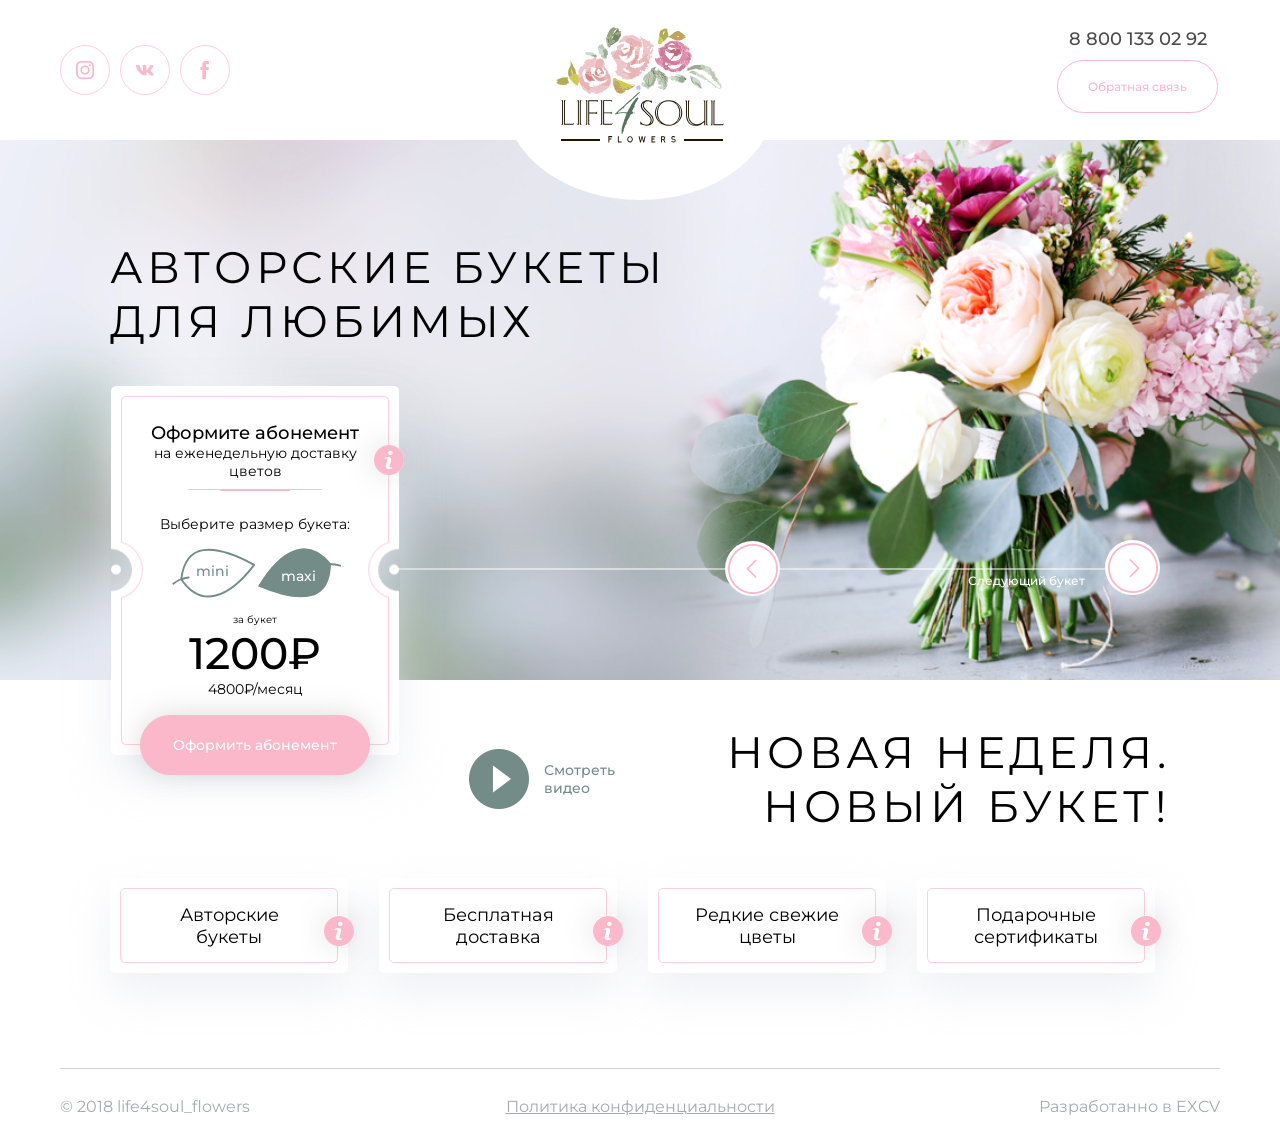
==== commit b25d4081: "fix" ====
--- a/docs/index.html
+++ b/docs/index.html
@@ -17,7 +17,7 @@
       <header class="header">
         <div class="container container-two">
           <div class="row middle-xs">
-            <div class="col-xs-4">
+            <div class="col-xs-4 hidden-xs">
               <div class="header__social">
                 <ul>
                   <li>
@@ -38,34 +38,32 @@
                 </ul>
               </div>
             </div>
-            <div class="col-xs-4 center-xs">
-              <div class="header__logo">
+            <div class="col-sm-4 col-xs-12 center-xs">
+              <a href="index.html" class="header__logo">
                 <img src="img/Logo.svg" alt="">
-              </div>
-            </div>
-            <div class="col-xs-4 end-xs">
+              </a>
+            </div>
+            <div class="col-xs-4 end-xs hidden-xs">
               <div class="header__phone">
                 <a href="tel:88001330292">8 800 133 02 92</a>
                 <a href="#" class="btn btn--primary">Обратная связь</a>
               </div>
             </div>
           </div>
+          <div class="menu-open hidden-sm hidden-md">
+            <span></span>
+          </div>
         </div>
       </header>
       <!--END header-->
       <section class="intro">
-        <div class="swiper-container swiper-intro">
+        <div class="container">
+          <h1>Авторские букеты для любимых</h1>
+        </div>
+        <div class="swiper-container swiper-intro hidden-xs">
           <div class="swiper-wrapper">
-            <div style="background-image: url('img/intro__img-1.png')" class="swiper-slide">
-              <div class="container">
-                <h2>Авторские букеты для любимых</h2>
-              </div>
-            </div>
-            <div style="background-image: url('img/intro__img-1.png')" class="swiper-slide">
-              <div class="container">
-                <h2>Авторские букеты для любимых</h2>
-              </div>
-            </div>
+            <div style="background-image: url('img/intro__img-1.png')" class="swiper-slide"></div>
+            <div style="background-image: url('img/intro__img-1.png')" class="swiper-slide"></div>
           </div>
           <div class="container">
             <div class="swiper-button-next swiper-intro-next">
@@ -78,51 +76,80 @@
         </div>
         <div class="container">
           <div class="intro__block">
-            <div class="intro__block__info">
-              <a href="#" class="i">
-                <i class="icon icon-i"></i>
-              </a>
-            </div>
-            <div class="intro__block__details details">
-              <p>Букет MINI cостоит из 8-10 бутонов</p>
-              <p>Букет MAXI cостоит из 15-20 бутонов</p>
-            </div>
-            <h2>Оформите абонемент</h2>
-            <h3>на еженедельную доставку цветов </h3>
-            <p>Выберите размер букета:</p>
-            <div class="intro__block__radio">
-              <input type="radio" name="radio" id="radio">
-              <label for="radio">mini</label>
-              <input type="radio" name="radio" id="radio1" checked>
-              <label for="radio1">maxi</label>
-            </div>
-            <b>за букет </b>
-            <span>1200₽
-              <b>4800₽/месяц</b>
-            </span>
-            <a href="#" class="btn btn--secondary">Оформить абонемент</a>
+            <div class="intro__block__content">
+              <div class="intro__block__info">
+                <a href="#" class="i">
+                  <i class="icon icon-i"></i>
+                </a>
+              </div>
+              <div class="intro__block__details details">
+                <p>Букет MINI cостоит из 8-10 бутонов</p>
+                <p>Букет MAXI cостоит из 15-20 бутонов</p>
+              </div>
+              <h2>Оформите абонемент</h2>
+              <h3>на еженедельную доставку цветов </h3>
+              <div class="swiper-container swiper-intro hidden-sm hidden-md">
+                <div class="swiper-wrapper">
+                  <div class="swiper-slide">
+                    <div class="slide__img">
+                      <img src="img/intro__mob__img-1.png" alt="">
+                    </div>
+                  </div>
+                  <div class="swiper-slide">
+                    <div class="slide__img">
+                      <img src="img/intro__mob__img-1.png" alt="">
+                    </div>
+                    <p>maxi</p>
+                  </div>
+                  <div class="swiper-slide">
+                    <div class="slide__img">
+                      <img src="img/intro__mob__img-1.png" alt="">
+                    </div>
+                  </div>
+                  <div class="swiper-slide">
+                    <div class="slide__img">
+                      <img src="img/intro__mob__img-1.png" alt="">
+                    </div>
+                  </div>
+                </div>
+              </div>
+              <p>Выберите размер букета:</p>
+              <div class="intro__block__radio">
+                <input type="radio" name="radio" id="radio">
+                <label for="radio">mini</label>
+                <input type="radio" name="radio" id="radio1" checked>
+                <label for="radio1">maxi</label>
+              </div>
+              <b>за букет </b>
+              <span>1200₽
+                <b>4800₽/месяц</b>
+              </span>
+              <a href="#" class="btn btn--secondary">Оформить абонемент</a>
+            </div>
           </div>
         </div>
       </section>
       <section class="info">
         <div class="container">
           <div class="row end-xs middle-xs">
-            <div class="col-xs-2">
+            <div class="col-md-2 col-sm-3 col-xs-12 last-xs">
               <a href="#" class="info__video">
-                <i class="icon icon-play"></i>Смотреть видео</a>
-            </div>
-            <div class="col-xs-6">
+                <i class="icon icon-play"></i>Смотреть
+                <br>видео</a>
+            </div>
+            <div class="col-md-6 col-sm-9 col-xs-12 last-sm">
               <h2>Новая неделя. новый букет!</h2>
             </div>
           </div>
           <div class="info__content">
             <div class="row">
-              <div class="col-xs-3">
+              <div class="col-md-3 col-sm-6 col-xs-12">
                 <div class="info__block">
                   <div class="info__block__content">
-                    <p>Авторские
+                    <p class="hidden-xs">Авторские
                       <br>букеты</p>
-                    <a href="#">
+                    <p class="hidden-sm hidden-md">Авторские букеты - индивидуально составленные цветочные композиции</p>
+                    <a href="#" class="hidden-xs i">
                       <i class="icon icon-i"></i>
                     </a>
                   </div>
@@ -137,12 +164,13 @@
                   </div>
                 </div>
               </div>
-              <div class="col-xs-3">
+              <div class="col-md-3 col-sm-6 col-xs-12">
                 <div class="info__block">
                   <div class="info__block__content">
-                    <p>Бесплатная
+                    <p class="hidden-xs">Бесплатная
                       <br>доставка</p>
-                    <a href="#">
+                    <p class="hidden-sm hidden-md">Бесплатная доставка - в пределах МКАД и г. Химки по выходным дням 4 раза в месяц</p>
+                    <a href="#" class="hidden-xs i">
                       <i class="icon icon-i"></i>
                     </a>
                   </div>
@@ -157,12 +185,13 @@
                   </div>
                 </div>
               </div>
-              <div class="col-xs-3">
+              <div class="col-md-3 col-sm-6 col-xs-12">
                 <div class="info__block">
                   <div class="info__block__content">
-                    <p>Редкие свежие
+                    <p class="hidden-xs">Редкие свежие
                       <br>цветы</p>
-                    <a href="#">
+                    <p class="hidden-sm hidden-md">При составлении композиции используются сезонные, редкие экзотические, фермерские цветы</p>
+                    <a href="#" class="hidden-xs i">
                       <i class="icon icon-i"></i>
                     </a>
                   </div>
@@ -177,16 +206,18 @@
                   </div>
                 </div>
               </div>
-              <div class="col-xs-3">
+              <div class="col-md-3 col-sm-6 col-xs-12">
                 <div class="info__block">
-                  <div class="info__block__content">
-                    <p>Подарочные
+                  <div class="info__block__content info__block__content--secondary">
+                    <p class="hidden-xs">Подарочные
                       <br>сертификаты</p>
-                    <a href="#">
+                    <p class="hidden-sm hidden-md">Подарочные сертификаты - на Цветы по подписке номиналом 1 или 3 месяца</p>
+                    <a href="#" class="i">
                       <i class="icon icon-i"></i>
                     </a>
-                  </div>
-                  <div class="info__block__details details">
+                    <a href="#" class="btn btn--secondary hidden-sm hidden-md">Оформить сертификат</a>
+                  </div>
+                  <div class="info__block__details details hidden-xs">
                     <div class="info__block__details__img">
                       <img src="http://via.placeholder.com/100x100" alt="">
                     </div>
@@ -197,6 +228,39 @@
                   </div>
                 </div>
               </div>
+            </div>
+          </div>
+        </div>
+      </section>
+      <section class="contacts hidden-sm hidden-md">
+        <div class="container">
+          <div class="contacts__content">
+            <h2>Контакты</h2>
+            <p>Телефон:</p>
+            <a href="tel:88001330292">8 800 133 02 92</a>
+            <p>E-mail:</p>
+            <a href="mailto:info@life4soulflowers.ru">info@life4soulflowers.ru</a>
+            <a href="#" class="btn btn--primary">Обратная связь</a>
+            <div class="contacts__social">
+              <h2>мы в соц. сетях</h2>
+              <p>Instagram / VK / Facebook:</p>
+              <ul>
+                <li>
+                  <a href="#">
+                    <i class="icon icon-instagram"></i>
+                  </a>
+                </li>
+                <li>
+                  <a href="#">
+                    <i class="icon icon-vk"></i>
+                  </a>
+                </li>
+                <li>
+                  <a href="#">
+                    <i class="icon icon-fb"></i>
+                  </a>
+                </li>
+              </ul>
             </div>
           </div>
         </div>
@@ -268,14 +332,17 @@
         <div class="container container-two">
           <div class="footer__content">
             <div class="row middle-xs">
-              <div class="col-xs-4">
+              <div class="col-sm-4 col-xs-6">
                 <p>© 2018 life4soul_flowers</p>
               </div>
-              <div class="col-xs-4 center-xs">
+              <div class="col-sm-4 center-xs hidden-xs">
                 <a href="#">Политика конфиденциальности</a>
               </div>
-              <div class="col-xs-4 end-xs">
-                <p>Разработанно в EXCV</p>
+              <div class="col-sm-4 col-xs-6 end-xs">
+                <p class="hidden-xs">Разработанно в EXCV</p>
+                <a href="#" class="hidden-sm hidden-md">
+                  <img src="img/excv.png" alt="">
+                </a>
               </div>
             </div>
           </div>
--- a/docs/css/app.css
+++ b/docs/css/app.css
@@ -1,2 +1,2 @@
-@charset "UTF-8";@-webkit-keyframes swiper-preloader-spin{to{-webkit-transform:rotate(360deg);transform:rotate(360deg)}}@keyframes swiper-preloader-spin{to{-webkit-transform:rotate(360deg);transform:rotate(360deg)}}@-webkit-keyframes sk-stretchdelay{0%,40%,to{-webkit-transform:scaleY(.5)}20%{-webkit-transform:scaleY(1)}}@keyframes sk-stretchdelay{0%,40%,to{transform:scaleY(.5);-webkit-transform:scaleY(.5)}20%{transform:scaleY(1);-webkit-transform:scaleY(1)}}a,abbr,acronym,address,applet,article,aside,audio,b,big,blockquote,body,canvas,caption,center,cite,code,dd,del,details,dfn,div,dl,dt,em,embed,figcaption,figure,footer,form,h1,h2,h3,h4,h5,h6,header,hgroup,html,i,iframe,ins,kbd,label,legend,li,mark,menu,nav,object,ol,output,p,pre,q,ruby,s,samp,section,small,span,strike,strong,sub,summary,sup,table,tbody,td,tfoot,th,thead,time,tr,tt,u,ul,var,video{margin:0;padding:0;border:0;vertical-align:baseline}fieldset,img{margin:0;padding:0;vertical-align:baseline}html{-ms-text-size-adjust:100%;-webkit-text-size-adjust:100%;-webkit-box-sizing:border-box;box-sizing:border-box}a img,fieldset,img{border:0}input[type=email],input[type=tel],input[type=text],textarea{-webkit-appearance:none}button,input[type=submit]{cursor:pointer}button::-moz-focus-inner,input[type=submit]::-moz-focus-inner{padding:0;border:0}textarea{overflow:auto}button,input{margin:0;padding:0;border:0}a,a:focus,button,div,h1,h2,h3,h4,h5,h6,input,select,span,textarea{outline:0}ol,ul{list-style-type:none}table{border-spacing:0;border-collapse:collapse;width:100%}*,:after,:before{-webkit-box-sizing:inherit;box-sizing:inherit}@font-face{font-family:"iconfont";src:url(../fonts/iconfont.eot);src:url(../fonts/iconfont.eot?#iefix) format("eot"),url(../fonts/iconfont.woff2) format("woff2"),url(../fonts/iconfont.woff) format("woff"),url(../fonts/iconfont.ttf) format("truetype");font-weight:400;font-style:normal}.icon{font-family:"iconfont";font-style:normal;font-weight:400;text-rendering:auto;speak:none;line-height:1;-webkit-font-smoothing:antialiased;-moz-osx-font-smoothing:grayscale;display:inline-block}.icon-down-arrow:before{content:""}.icon-fb:before{content:""}.icon-i:before{content:""}.icon-instagram:before{content:""}.icon-left-arrow:before{content:""}.icon-play:before{content:""}.icon-right-arrow:before{content:""}.icon-vk:before{content:""}.icon-down-arrow,.icon-fb,.icon-i{width:1em;height:1em;fill:initial}.icon-i{fill:#030104}.icon-instagram,.icon-left-arrow,.icon-play,.icon-right-arrow,.icon-vk{width:1em;height:1em;fill:initial}.container,.container-fluid{margin-right:auto;margin-left:auto}.container-fluid{padding-right:2rem;padding-left:2rem}.col-xs,.row{-webkit-box-sizing:border-box;box-sizing:border-box}.row{display:-webkit-box;display:-ms-flexbox;display:flex;-webkit-box-flex:0;-webkit-box-orient:horizontal;-webkit-box-direction:normal;-ms-flex-direction:row;flex-direction:row;-ms-flex-wrap:wrap;flex-wrap:wrap;margin-right:-.5rem;margin-left:-.5rem;-ms-flex:0 1 auto;flex:0 1 auto}.col.reverse,.row.reverse{-webkit-box-orient:horizontal;-webkit-box-direction:reverse;-ms-flex-direction:row-reverse;flex-direction:row-reverse}.col.reverse{-webkit-box-orient:vertical;-ms-flex-direction:column-reverse;flex-direction:column-reverse}.col-xs{-ms-flex:0 0 auto;flex:0 0 auto;padding-right:.5rem;padding-left:.5rem}.col-xs-1,.col-xs-10,.col-xs-11,.col-xs-12,.col-xs-2,.col-xs-3,.col-xs-4,.col-xs-5,.col-xs-6,.col-xs-7,.col-xs-8,.col-xs-9,.col-xs-offset-0,.col-xs-offset-1,.col-xs-offset-10,.col-xs-offset-11,.col-xs-offset-12,.col-xs-offset-2,.col-xs-offset-3,.col-xs-offset-4,.col-xs-offset-5,.col-xs-offset-6,.col-xs-offset-7,.col-xs-offset-8,.col-xs-offset-9{-webkit-box-sizing:border-box;box-sizing:border-box;-webkit-box-flex:0;-ms-flex:0 0 auto;flex:0 0 auto;padding-right:.5rem;padding-left:.5rem}.col-xs{-webkit-box-flex:1;-ms-flex-positive:1;flex-grow:1;-ms-flex-preferred-size:0;flex-basis:0;max-width:100%}.col-xs-1{-ms-flex-preferred-size:8.33333333%;flex-basis:8.33333333%;max-width:8.33333333%}.col-xs-2{-ms-flex-preferred-size:16.66666667%;flex-basis:16.66666667%;max-width:16.66666667%}.col-xs-3{-ms-flex-preferred-size:25%;flex-basis:25%;max-width:25%}.col-xs-4{-ms-flex-preferred-size:33.33333333%;flex-basis:33.33333333%;max-width:33.33333333%}.col-xs-5{-ms-flex-preferred-size:41.66666667%;flex-basis:41.66666667%;max-width:41.66666667%}.col-xs-6{-ms-flex-preferred-size:50%;flex-basis:50%;max-width:50%}.col-xs-7{-ms-flex-preferred-size:58.33333333%;flex-basis:58.33333333%;max-width:58.33333333%}.col-xs-8{-ms-flex-preferred-size:66.66666667%;flex-basis:66.66666667%;max-width:66.66666667%}.col-xs-9{-ms-flex-preferred-size:75%;flex-basis:75%;max-width:75%}.col-xs-10{-ms-flex-preferred-size:83.33333333%;flex-basis:83.33333333%;max-width:83.33333333%}.col-xs-11{-ms-flex-preferred-size:91.66666667%;flex-basis:91.66666667%;max-width:91.66666667%}.col-xs-12{-ms-flex-preferred-size:100%;flex-basis:100%;max-width:100%}.col-xs-offset-0{margin-left:0}.col-xs-offset-1{margin-left:8.33333333%}.col-xs-offset-2{margin-left:16.66666667%}.col-xs-offset-3{margin-left:25%}.col-xs-offset-4{margin-left:33.33333333%}.col-xs-offset-5{margin-left:41.66666667%}.col-xs-offset-6{margin-left:50%}.col-xs-offset-7{margin-left:58.33333333%}.col-xs-offset-8{margin-left:66.66666667%}.col-xs-offset-9{margin-left:75%}.col-xs-offset-10{margin-left:83.33333333%}.col-xs-offset-11{margin-left:91.66666667%}.start-xs{-webkit-box-pack:start;-ms-flex-pack:start;justify-content:flex-start;text-align:start}.center-xs{-webkit-box-pack:center;-ms-flex-pack:center;justify-content:center;text-align:center}.end-xs{-webkit-box-pack:end;-ms-flex-pack:end;justify-content:flex-end;text-align:end}.top-xs{-webkit-box-align:start;-ms-flex-align:start;align-items:flex-start}.middle-xs{-webkit-box-align:center;-ms-flex-align:center;align-items:center}.bottom-xs{-webkit-box-align:end;-ms-flex-align:end;align-items:flex-end}.around-xs{-ms-flex-pack:distribute;justify-content:space-around}.between-xs{-webkit-box-pack:justify;-ms-flex-pack:justify;justify-content:space-between}.first-xs{-webkit-box-ordinal-group:0;-ms-flex-order:-1;order:-1}.last-xs{-webkit-box-ordinal-group:2;-ms-flex-order:1;order:1}.swiper-container{margin:0 auto;position:relative;overflow:hidden;list-style:none;padding:0;z-index:1}.swiper-container-no-flexbox .swiper-slide{float:left}.swiper-container-vertical>.swiper-wrapper{-webkit-box-orient:vertical;-webkit-box-direction:normal;-ms-flex-direction:column;flex-direction:column}.swiper-slide,.swiper-wrapper{width:100%;height:100%;position:relative;-webkit-transition-property:-webkit-transform;-o-transition-property:transform;transition-property:transform;transition-property:transform,-webkit-transform}.swiper-wrapper{z-index:1;display:-webkit-box;display:-ms-flexbox;display:flex;-webkit-box-sizing:content-box;box-sizing:content-box}.swiper-container-android .swiper-slide,.swiper-wrapper{-webkit-transform:translate3d(0,0,0);transform:translate3d(0,0,0)}.swiper-container-multirow>.swiper-wrapper{-ms-flex-wrap:wrap;flex-wrap:wrap}.swiper-container-free-mode>.swiper-wrapper{-webkit-transition-timing-function:ease-out;-o-transition-timing-function:ease-out;transition-timing-function:ease-out;margin:0 auto}.swiper-slide{-ms-flex-negative:0;flex-shrink:0}.swiper-invisible-blank-slide{visibility:hidden}.swiper-container-autoheight,.swiper-container-autoheight .swiper-slide{height:auto}.swiper-container-autoheight .swiper-wrapper{-webkit-box-align:start;-ms-flex-align:start;align-items:flex-start;-webkit-transition-property:height,-webkit-transform;-o-transition-property:transform,height;transition-property:transform,height;transition-property:transform,height,-webkit-transform}.swiper-container-3d{-webkit-perspective:1200px;perspective:1200px}.swiper-container-3d .swiper-cube-shadow,.swiper-container-3d .swiper-slide,.swiper-container-3d .swiper-slide-shadow-bottom,.swiper-container-3d .swiper-slide-shadow-left,.swiper-container-3d .swiper-slide-shadow-right,.swiper-container-3d .swiper-slide-shadow-top,.swiper-container-3d .swiper-wrapper{-webkit-transform-style:preserve-3d;transform-style:preserve-3d}.swiper-container-3d .swiper-slide-shadow-bottom,.swiper-container-3d .swiper-slide-shadow-left,.swiper-container-3d .swiper-slide-shadow-right,.swiper-container-3d .swiper-slide-shadow-top{position:absolute;left:0;top:0;width:100%;height:100%;pointer-events:none;z-index:10}.swiper-container-3d .swiper-slide-shadow-left{background-image:-webkit-gradient(linear,right top,left top,from(rgba(0,0,0,.5)),to(transparent));background-image:-webkit-linear-gradient(right,rgba(0,0,0,.5),transparent);background-image:-o-linear-gradient(right,rgba(0,0,0,.5),transparent);background-image:linear-gradient(to left,rgba(0,0,0,.5),transparent)}.swiper-container-3d .swiper-slide-shadow-right{background-image:-webkit-gradient(linear,left top,right top,from(rgba(0,0,0,.5)),to(transparent));background-image:-webkit-linear-gradient(left,rgba(0,0,0,.5),transparent);background-image:-o-linear-gradient(left,rgba(0,0,0,.5),transparent);background-image:linear-gradient(to right,rgba(0,0,0,.5),transparent)}.swiper-container-3d .swiper-slide-shadow-top{background-image:-webkit-gradient(linear,left bottom,left top,from(rgba(0,0,0,.5)),to(transparent));background-image:-webkit-linear-gradient(bottom,rgba(0,0,0,.5),transparent);background-image:-o-linear-gradient(bottom,rgba(0,0,0,.5),transparent);background-image:linear-gradient(to top,rgba(0,0,0,.5),transparent)}.swiper-container-3d .swiper-slide-shadow-bottom{background-image:-webkit-gradient(linear,left top,left bottom,from(rgba(0,0,0,.5)),to(transparent));background-image:-webkit-linear-gradient(top,rgba(0,0,0,.5),transparent);background-image:-o-linear-gradient(top,rgba(0,0,0,.5),transparent);background-image:linear-gradient(to bottom,rgba(0,0,0,.5),transparent)}.swiper-container-wp8-horizontal,.swiper-container-wp8-horizontal>.swiper-wrapper{-ms-touch-action:pan-y;touch-action:pan-y}.swiper-container-wp8-vertical,.swiper-container-wp8-vertical>.swiper-wrapper{-ms-touch-action:pan-x;touch-action:pan-x}.swiper-button-next,.swiper-button-prev{position:absolute;margin-top:-22px;z-index:10;cursor:pointer;background-size:27px 44px;background-position:center;background-repeat:no-repeat}.swiper-button-next.swiper-button-disabled,.swiper-button-prev.swiper-button-disabled{opacity:.35;cursor:auto;pointer-events:none}.swiper-button-prev,.swiper-container-rtl .swiper-button-next{background-image:url("data:image/svg+xml;charset=utf-8,%3Csvg%20xmlns%3D'http%3A%2F%2Fwww.w3.org%2F2000%2Fsvg'%20viewBox%3D'0%200%2027%2044'%3E%3Cpath%20d%3D'M0%2C22L22%2C0l2.1%2C2.1L4.2%2C22l19.9%2C19.9L22%2C44L0%2C22L0%2C22L0%2C22z'%20fill%3D'%23007aff'%2F%3E%3C%2Fsvg%3E")}.swiper-container-rtl .swiper-button-next{left:10px;right:auto}.swiper-button-next,.swiper-container-rtl .swiper-button-prev{background-image:url("data:image/svg+xml;charset=utf-8,%3Csvg%20xmlns%3D'http%3A%2F%2Fwww.w3.org%2F2000%2Fsvg'%20viewBox%3D'0%200%2027%2044'%3E%3Cpath%20d%3D'M27%2C22L27%2C22L5%2C44l-2.1-2.1L22.8%2C22L2.9%2C2.1L5%2C0L27%2C22L27%2C22z'%20fill%3D'%23007aff'%2F%3E%3C%2Fsvg%3E");right:10px;left:auto}.swiper-button-prev.swiper-button-white,.swiper-container-rtl .swiper-button-next.swiper-button-white{background-image:url("data:image/svg+xml;charset=utf-8,%3Csvg%20xmlns%3D'http%3A%2F%2Fwww.w3.org%2F2000%2Fsvg'%20viewBox%3D'0%200%2027%2044'%3E%3Cpath%20d%3D'M0%2C22L22%2C0l2.1%2C2.1L4.2%2C22l19.9%2C19.9L22%2C44L0%2C22L0%2C22L0%2C22z'%20fill%3D'%23ffffff'%2F%3E%3C%2Fsvg%3E")}.swiper-button-next.swiper-button-white,.swiper-container-rtl .swiper-button-prev.swiper-button-white{background-image:url("data:image/svg+xml;charset=utf-8,%3Csvg%20xmlns%3D'http%3A%2F%2Fwww.w3.org%2F2000%2Fsvg'%20viewBox%3D'0%200%2027%2044'%3E%3Cpath%20d%3D'M27%2C22L27%2C22L5%2C44l-2.1-2.1L22.8%2C22L2.9%2C2.1L5%2C0L27%2C22L27%2C22z'%20fill%3D'%23ffffff'%2F%3E%3C%2Fsvg%3E")}.swiper-button-prev.swiper-button-black,.swiper-container-rtl .swiper-button-next.swiper-button-black{background-image:url("data:image/svg+xml;charset=utf-8,%3Csvg%20xmlns%3D'http%3A%2F%2Fwww.w3.org%2F2000%2Fsvg'%20viewBox%3D'0%200%2027%2044'%3E%3Cpath%20d%3D'M0%2C22L22%2C0l2.1%2C2.1L4.2%2C22l19.9%2C19.9L22%2C44L0%2C22L0%2C22L0%2C22z'%20fill%3D'%23000000'%2F%3E%3C%2Fsvg%3E")}.swiper-button-next.swiper-button-black,.swiper-container-rtl .swiper-button-prev.swiper-button-black{background-image:url("data:image/svg+xml;charset=utf-8,%3Csvg%20xmlns%3D'http%3A%2F%2Fwww.w3.org%2F2000%2Fsvg'%20viewBox%3D'0%200%2027%2044'%3E%3Cpath%20d%3D'M27%2C22L27%2C22L5%2C44l-2.1-2.1L22.8%2C22L2.9%2C2.1L5%2C0L27%2C22L27%2C22z'%20fill%3D'%23000000'%2F%3E%3C%2Fsvg%3E")}.swiper-button-lock{display:none}.swiper-pagination{position:absolute;text-align:center;-webkit-transition:.3s opacity;-o-transition:.3s opacity;transition:.3s opacity;-webkit-transform:translate3d(0,0,0);transform:translate3d(0,0,0);z-index:10}.swiper-pagination.swiper-pagination-hidden{opacity:0}.swiper-container-horizontal>.swiper-pagination-bullets,.swiper-pagination-custom,.swiper-pagination-fraction{bottom:10px;left:0;width:100%}.swiper-pagination-bullets-dynamic{overflow:hidden;font-size:0}.swiper-pagination-bullets-dynamic .swiper-pagination-bullet{-webkit-transform:scale(.33);-ms-transform:scale(.33);transform:scale(.33);position:relative}.swiper-pagination-bullets-dynamic .swiper-pagination-bullet-active,.swiper-pagination-bullets-dynamic .swiper-pagination-bullet-active-main{-webkit-transform:scale(1);-ms-transform:scale(1);transform:scale(1)}.swiper-pagination-bullets-dynamic .swiper-pagination-bullet-active-prev{-webkit-transform:scale(.66);-ms-transform:scale(.66);transform:scale(.66)}.swiper-pagination-bullets-dynamic .swiper-pagination-bullet-active-prev-prev{-webkit-transform:scale(.33);-ms-transform:scale(.33);transform:scale(.33)}.swiper-pagination-bullets-dynamic .swiper-pagination-bullet-active-next{-webkit-transform:scale(.66);-ms-transform:scale(.66);transform:scale(.66)}.swiper-pagination-bullets-dynamic .swiper-pagination-bullet-active-next-next{-webkit-transform:scale(.33);-ms-transform:scale(.33);transform:scale(.33)}.swiper-pagination-bullet{width:8px;height:8px;display:inline-block;border-radius:100%;background:#000;opacity:.2}button.swiper-pagination-bullet{border:0;margin:0;padding:0;-webkit-box-shadow:none;box-shadow:none;-webkit-appearance:none;-moz-appearance:none;appearance:none}.swiper-pagination-clickable .swiper-pagination-bullet{cursor:pointer}.swiper-pagination-bullet-active{opacity:1;background:#007aff}.swiper-container-vertical>.swiper-pagination-bullets{right:10px;top:50%;-webkit-transform:translate3d(0,-50%,0);transform:translate3d(0,-50%,0)}.swiper-container-vertical>.swiper-pagination-bullets .swiper-pagination-bullet{margin:6px 0;display:block}.swiper-container-vertical>.swiper-pagination-bullets.swiper-pagination-bullets-dynamic{top:50%;-webkit-transform:translateY(-50%);-ms-transform:translateY(-50%);transform:translateY(-50%);width:8px}.swiper-container-vertical>.swiper-pagination-bullets.swiper-pagination-bullets-dynamic .swiper-pagination-bullet{display:inline-block;-o-transition:.2s transform,.2s top;-webkit-transition:.2s transform,.2s top;transition:.2s transform,.2s top;-webkit-transition:.2s transform,.2s top,.2s -webkit-transform;-o-transition:.2s transform,.2s top,.2s -webkit-transform;transition:.2s transform,.2s top,.2s -webkit-transform}.swiper-container-horizontal>.swiper-pagination-bullets .swiper-pagination-bullet{margin:0 4px}.swiper-container-horizontal>.swiper-pagination-bullets.swiper-pagination-bullets-dynamic{left:50%;-webkit-transform:translateX(-50%);-ms-transform:translateX(-50%);transform:translateX(-50%);white-space:nowrap}.swiper-container-horizontal>.swiper-pagination-bullets.swiper-pagination-bullets-dynamic .swiper-pagination-bullet{-o-transition:.2s transform,.2s left;-webkit-transition:.2s transform,.2s left;transition:.2s transform,.2s left;-webkit-transition:.2s transform,.2s left,.2s -webkit-transform;-o-transition:.2s transform,.2s left,.2s -webkit-transform;transition:.2s transform,.2s left,.2s -webkit-transform}.swiper-container-horizontal.swiper-container-rtl>.swiper-pagination-bullets-dynamic .swiper-pagination-bullet{-o-transition:.2s transform,.2s right;-webkit-transition:.2s transform,.2s right;transition:.2s transform,.2s right;-webkit-transition:.2s transform,.2s right,.2s -webkit-transform;-o-transition:.2s transform,.2s right,.2s -webkit-transform;transition:.2s transform,.2s right,.2s -webkit-transform}.swiper-pagination-progressbar{background:rgba(0,0,0,.25);position:absolute}.swiper-pagination-progressbar .swiper-pagination-progressbar-fill{background:#007aff;position:absolute;left:0;top:0;width:100%;height:100%;-webkit-transform:scale(0);-ms-transform:scale(0);transform:scale(0);-webkit-transform-origin:left top;-ms-transform-origin:left top;transform-origin:left top}.swiper-container-rtl .swiper-pagination-progressbar .swiper-pagination-progressbar-fill{-webkit-transform-origin:right top;-ms-transform-origin:right top;transform-origin:right top}.swiper-container-horizontal>.swiper-pagination-progressbar,.swiper-container-vertical>.swiper-pagination-progressbar.swiper-pagination-progressbar-opposite{width:100%;height:4px;left:0;top:0}.swiper-container-horizontal>.swiper-pagination-progressbar.swiper-pagination-progressbar-opposite,.swiper-container-vertical>.swiper-pagination-progressbar{width:4px;height:100%;left:0;top:0}.swiper-pagination-progressbar.swiper-pagination-white .swiper-pagination-progressbar-fill,.swiper-pagination-white .swiper-pagination-bullet-active{background:#fff}.swiper-pagination-progressbar.swiper-pagination-white{background:rgba(255,255,255,.25)}.swiper-pagination-black .swiper-pagination-bullet-active,.swiper-pagination-progressbar.swiper-pagination-black .swiper-pagination-progressbar-fill{background:#000}.swiper-pagination-progressbar.swiper-pagination-black{background:rgba(0,0,0,.25)}.swiper-pagination-lock{display:none}.swiper-scrollbar{border-radius:10px;position:relative;-ms-touch-action:none;background:rgba(0,0,0,.1)}.swiper-container-horizontal>.swiper-scrollbar{position:absolute;left:1%;bottom:3px;z-index:50;height:5px;width:98%}.swiper-container-vertical>.swiper-scrollbar{position:absolute;right:3px;top:1%;z-index:50;width:5px;height:98%}.swiper-scrollbar-drag{height:100%;width:100%;position:relative;background:rgba(0,0,0,.5);border-radius:10px;left:0;top:0}.swiper-scrollbar-cursor-drag{cursor:move}.swiper-scrollbar-lock{display:none}.swiper-zoom-container{width:100%;height:100%;display:-webkit-box;display:-ms-flexbox;display:flex;-webkit-box-pack:center;-ms-flex-pack:center;justify-content:center;-webkit-box-align:center;-ms-flex-align:center;align-items:center;text-align:center}.swiper-zoom-container>canvas,.swiper-zoom-container>img,.swiper-zoom-container>svg{max-width:100%;max-height:100%;-o-object-fit:contain;object-fit:contain}.swiper-slide-zoomed{cursor:move}.swiper-lazy-preloader{width:42px;height:42px;position:absolute;left:50%;top:50%;margin-left:-21px;margin-top:-21px;z-index:10;-webkit-transform-origin:50%;-ms-transform-origin:50%;transform-origin:50%;-webkit-animation:swiper-preloader-spin 1s steps(12,end) infinite;animation:swiper-preloader-spin 1s steps(12,end) infinite}.swiper-lazy-preloader:after{display:block;content:'';width:100%;height:100%;background-image:url("data:image/svg+xml;charset=utf-8,%3Csvg%20viewBox%3D'0%200%20120%20120'%20xmlns%3D'http%3A%2F%2Fwww.w3.org%2F2000%2Fsvg'%20xmlns%3Axlink%3D'http%3A%2F%2Fwww.w3.org%2F1999%2Fxlink'%3E%3Cdefs%3E%3Cline%20id%3D'l'%20x1%3D'60'%20x2%3D'60'%20y1%3D'7'%20y2%3D'27'%20stroke%3D'%236c6c6c'%20stroke-width%3D'11'%20stroke-linecap%3D'round'%2F%3E%3C%2Fdefs%3E%3Cg%3E%3Cuse%20xlink%3Ahref%3D'%23l'%20opacity%3D'.27'%2F%3E%3Cuse%20xlink%3Ahref%3D'%23l'%20opacity%3D'.27'%20transform%3D'rotate(30%2060%2C60)'%2F%3E%3Cuse%20xlink%3Ahref%3D'%23l'%20opacity%3D'.27'%20transform%3D'rotate(60%2060%2C60)'%2F%3E%3Cuse%20xlink%3Ahref%3D'%23l'%20opacity%3D'.27'%20transform%3D'rotate(90%2060%2C60)'%2F%3E%3Cuse%20xlink%3Ahref%3D'%23l'%20opacity%3D'.27'%20transform%3D'rotate(120%2060%2C60)'%2F%3E%3Cuse%20xlink%3Ahref%3D'%23l'%20opacity%3D'.27'%20transform%3D'rotate(150%2060%2C60)'%2F%3E%3Cuse%20xlink%3Ahref%3D'%23l'%20opacity%3D'.37'%20transform%3D'rotate(180%2060%2C60)'%2F%3E%3Cuse%20xlink%3Ahref%3D'%23l'%20opacity%3D'.46'%20transform%3D'rotate(210%2060%2C60)'%2F%3E%3Cuse%20xlink%3Ahref%3D'%23l'%20opacity%3D'.56'%20transform%3D'rotate(240%2060%2C60)'%2F%3E%3Cuse%20xlink%3Ahref%3D'%23l'%20opacity%3D'.66'%20transform%3D'rotate(270%2060%2C60)'%2F%3E%3Cuse%20xlink%3Ahref%3D'%23l'%20opacity%3D'.75'%20transform%3D'rotate(300%2060%2C60)'%2F%3E%3Cuse%20xlink%3Ahref%3D'%23l'%20opacity%3D'.85'%20transform%3D'rotate(330%2060%2C60)'%2F%3E%3C%2Fg%3E%3C%2Fsvg%3E");background-position:50%;background-size:100%;background-repeat:no-repeat}.swiper-lazy-preloader-white:after{background-image:url("data:image/svg+xml;charset=utf-8,%3Csvg%20viewBox%3D'0%200%20120%20120'%20xmlns%3D'http%3A%2F%2Fwww.w3.org%2F2000%2Fsvg'%20xmlns%3Axlink%3D'http%3A%2F%2Fwww.w3.org%2F1999%2Fxlink'%3E%3Cdefs%3E%3Cline%20id%3D'l'%20x1%3D'60'%20x2%3D'60'%20y1%3D'7'%20y2%3D'27'%20stroke%3D'%23fff'%20stroke-width%3D'11'%20stroke-linecap%3D'round'%2F%3E%3C%2Fdefs%3E%3Cg%3E%3Cuse%20xlink%3Ahref%3D'%23l'%20opacity%3D'.27'%2F%3E%3Cuse%20xlink%3Ahref%3D'%23l'%20opacity%3D'.27'%20transform%3D'rotate(30%2060%2C60)'%2F%3E%3Cuse%20xlink%3Ahref%3D'%23l'%20opacity%3D'.27'%20transform%3D'rotate(60%2060%2C60)'%2F%3E%3Cuse%20xlink%3Ahref%3D'%23l'%20opacity%3D'.27'%20transform%3D'rotate(90%2060%2C60)'%2F%3E%3Cuse%20xlink%3Ahref%3D'%23l'%20opacity%3D'.27'%20transform%3D'rotate(120%2060%2C60)'%2F%3E%3Cuse%20xlink%3Ahref%3D'%23l'%20opacity%3D'.27'%20transform%3D'rotate(150%2060%2C60)'%2F%3E%3Cuse%20xlink%3Ahref%3D'%23l'%20opacity%3D'.37'%20transform%3D'rotate(180%2060%2C60)'%2F%3E%3Cuse%20xlink%3Ahref%3D'%23l'%20opacity%3D'.46'%20transform%3D'rotate(210%2060%2C60)'%2F%3E%3Cuse%20xlink%3Ahref%3D'%23l'%20opacity%3D'.56'%20transform%3D'rotate(240%2060%2C60)'%2F%3E%3Cuse%20xlink%3Ahref%3D'%23l'%20opacity%3D'.66'%20transform%3D'rotate(270%2060%2C60)'%2F%3E%3Cuse%20xlink%3Ahref%3D'%23l'%20opacity%3D'.75'%20transform%3D'rotate(300%2060%2C60)'%2F%3E%3Cuse%20xlink%3Ahref%3D'%23l'%20opacity%3D'.85'%20transform%3D'rotate(330%2060%2C60)'%2F%3E%3C%2Fg%3E%3C%2Fsvg%3E")}.swiper-container .swiper-notification{position:absolute;left:0;top:0;pointer-events:none;opacity:0;z-index:-1000}.swiper-container-fade.swiper-container-free-mode .swiper-slide{-webkit-transition-timing-function:ease-out;-o-transition-timing-function:ease-out;transition-timing-function:ease-out}.swiper-container-fade .swiper-slide{pointer-events:none;-webkit-transition-property:opacity;-o-transition-property:opacity;transition-property:opacity}.swiper-container-fade .swiper-slide .swiper-slide{pointer-events:none}.swiper-container-fade .swiper-slide-active,.swiper-container-fade .swiper-slide-active .swiper-slide-active{pointer-events:auto}.swiper-container-cube,.swiper-container-flip{overflow:visible}.swiper-container-cube .swiper-slide{pointer-events:none;-webkit-backface-visibility:hidden;backface-visibility:hidden;z-index:1;visibility:hidden;-webkit-transform-origin:0 0;-ms-transform-origin:0 0;transform-origin:0 0;width:100%;height:100%}.swiper-container-cube .swiper-slide .swiper-slide{pointer-events:none}.swiper-container-cube.swiper-container-rtl .swiper-slide{-webkit-transform-origin:100% 0;-ms-transform-origin:100% 0;transform-origin:100% 0}.swiper-container-cube .swiper-slide-active .swiper-slide-active{pointer-events:auto}.swiper-container-cube .swiper-slide-active,.swiper-container-cube .swiper-slide-next,.swiper-container-cube .swiper-slide-next+.swiper-slide,.swiper-container-cube .swiper-slide-prev{pointer-events:auto;visibility:visible}.swiper-container-cube .swiper-slide-shadow-bottom,.swiper-container-cube .swiper-slide-shadow-left,.swiper-container-cube .swiper-slide-shadow-right,.swiper-container-cube .swiper-slide-shadow-top{z-index:0;-webkit-backface-visibility:hidden;backface-visibility:hidden}.swiper-container-cube .swiper-cube-shadow{position:absolute;left:0;bottom:0;width:100%;height:100%;background:#000;opacity:.6;-webkit-filter:blur(50px);filter:blur(50px);z-index:0}.swiper-container-flip .swiper-slide{pointer-events:none;-webkit-backface-visibility:hidden;backface-visibility:hidden;z-index:1}.swiper-container-flip .swiper-slide .swiper-slide{pointer-events:none}.swiper-container-flip .swiper-slide-active,.swiper-container-flip .swiper-slide-active .swiper-slide-active{pointer-events:auto}.swiper-container-flip .swiper-slide-shadow-bottom,.swiper-container-flip .swiper-slide-shadow-left,.swiper-container-flip .swiper-slide-shadow-right,.swiper-container-flip .swiper-slide-shadow-top{z-index:0;-webkit-backface-visibility:hidden;backface-visibility:hidden}.swiper-container-coverflow .swiper-wrapper{-ms-perspective:1200px}.blocker,.modal{-webkit-box-sizing:border-box;box-sizing:border-box}.blocker{top:0;right:0;bottom:0;left:0;height:100%;overflow:auto;background-color:#000;background-color:rgba(0,0,0,.75);position:fixed;width:100%;padding:20px;text-align:center}.blocker:before{content:"";display:inline-block;height:100%;vertical-align:middle;margin-right:-.05em}.blocker.behind{background-color:transparent}.modal{display:none;vertical-align:middle;position:relative;z-index:2;max-width:500px;width:90%;background:#fff;padding:15px 30px;border-radius:8px;-webkit-box-shadow:0 0 10px #000;-o-box-shadow:0 0 10px #000;-ms-box-shadow:0 0 10px #000;box-shadow:0 0 10px #000;text-align:left}.modal a.close-modal{position:absolute;display:block;text-indent:-9999px;background-size:contain;background-repeat:no-repeat;background-position:center center;background-image:url([data-uri])}.modal-spinner{display:none;position:fixed;top:50%;left:50%;-webkit-transform:translateY(-50%) translateX(-50%);-ms-transform:translateY(-50%) translateX(-50%);transform:translateY(-50%) translateX(-50%);padding:12px 16px;border-radius:5px;background-color:#111;height:20px}.modal-spinner>div{border-radius:100px;background-color:#fff;height:20px;width:2px;margin:0 1px;display:inline-block;-webkit-animation:sk-stretchdelay 1.2s infinite ease-in-out;animation:sk-stretchdelay 1.2s infinite ease-in-out}.modal-spinner .rect2{-webkit-animation-delay:-1.1s;animation-delay:-1.1s}.modal-spinner .rect3{-webkit-animation-delay:-1s;animation-delay:-1s}.modal-spinner .rect4{-webkit-animation-delay:-.9s;animation-delay:-.9s}.selectize-control.plugin-drag_drop.multi>.selectize-input>div.ui-sortable-placeholder{visibility:visible!important;background:#f2f2f2!important;background:rgba(0,0,0,.06)!important;border:0!important;-webkit-box-shadow:inset 0 0 12px 4px #fff;box-shadow:inset 0 0 12px 4px #fff}.selectize-control.plugin-drag_drop .ui-sortable-placeholder::after{content:'!';visibility:hidden}.selectize-control.plugin-drag_drop .ui-sortable-helper{-webkit-box-shadow:0 2px 5px rgba(0,0,0,.2);box-shadow:0 2px 5px rgba(0,0,0,.2)}.selectize-dropdown-header{position:relative;padding:5px 8px;border-bottom:1px solid #d0d0d0;background:#f8f8f8;border-radius:3px 3px 0 0}.selectize-dropdown-header-close{position:absolute;right:8px;top:50%;color:#303030;opacity:.4;margin-top:-12px;line-height:20px;font-size:20px!important}.selectize-dropdown-header-close:hover{color:#000}.selectize-dropdown.plugin-optgroup_columns .optgroup{border-right:1px solid #f2f2f2;border-top:0 none;float:left;-webkit-box-sizing:border-box;box-sizing:border-box}.selectize-dropdown.plugin-optgroup_columns .optgroup:last-child{border-right:0 none}.selectize-dropdown.plugin-optgroup_columns .optgroup:before{display:none}.selectize-dropdown.plugin-optgroup_columns .optgroup-header{border-top:0 none}.selectize-control.plugin-remove_button [data-value]{position:relative;padding-right:24px!important}.selectize-control.plugin-remove_button [data-value] .remove{z-index:1;position:absolute;top:0;right:0;bottom:0;width:17px;text-align:center;font-weight:700;font-size:12px;color:inherit;text-decoration:none;vertical-align:middle;display:inline-block;padding:2px 0 0;border-left:1px solid #d0d0d0;border-radius:0 2px 2px 0;-webkit-box-sizing:border-box;box-sizing:border-box}.selectize-control.plugin-remove_button [data-value] .remove:hover{background:rgba(0,0,0,.05)}.selectize-control.plugin-remove_button [data-value].active .remove{border-left-color:#cacaca}.selectize-control.plugin-remove_button .disabled [data-value] .remove:hover{background:0 0}.selectize-control.plugin-remove_button .disabled [data-value] .remove{border-left-color:#fff}.selectize-control.plugin-remove_button .remove-single{position:absolute;right:28px;top:6px;font-size:23px}.selectize-control{position:relative}.selectize-dropdown,.selectize-input,.selectize-input input{color:#303030;font-family:inherit;font-size:13px;line-height:18px;-webkit-font-smoothing:inherit}.selectize-input{cursor:text;border:1px solid #d0d0d0;padding:8px;width:100%;overflow:hidden;position:relative;z-index:1;-webkit-box-sizing:border-box;box-sizing:border-box;-webkit-box-shadow:inset 0 1px 1px rgba(0,0,0,.1);box-shadow:inset 0 1px 1px rgba(0,0,0,.1);border-radius:3px}.selectize-control.single .selectize-input.input-active,.selectize-input{background:#fff;display:inline-block}.selectize-control.multi .selectize-input.has-items{padding:6px 8px 3px}.selectize-input.full{background-color:#fff}.selectize-input.disabled,.selectize-input.disabled *{cursor:default!important}.selectize-input.focus{-webkit-box-shadow:inset 0 1px 2px rgba(0,0,0,.15);box-shadow:inset 0 1px 2px rgba(0,0,0,.15)}.selectize-input.dropdown-active{border-radius:3px 3px 0 0}.selectize-input>*{vertical-align:baseline;display:-moz-inline-stack;display:inline-block;zoom:1;*display:inline}.selectize-control.multi .selectize-input>div{cursor:pointer;margin:0 3px 3px 0;padding:2px 6px;background:#f2f2f2;color:#303030;border:0 solid #d0d0d0}.selectize-control.multi .selectize-input>div.active{background:#e8e8e8;color:#303030;border:0 solid #cacaca}.selectize-control.multi .selectize-input.disabled>div,.selectize-control.multi .selectize-input.disabled>div.active{color:#7d7d7d;background:#fff;border:0 solid #fff}.selectize-input>input{display:inline-block!important;padding:0!important;min-height:0!important;max-height:none!important;max-width:100%!important;margin:0 2px 0 0!important;text-indent:0!important;border:0!important;background:0 0!important;line-height:inherit!important;-webkit-user-select:auto!important;-webkit-box-shadow:none!important;box-shadow:none!important}.selectize-input>input::-ms-clear{display:none}.selectize-input>input:focus{outline:0!important}.selectize-input::after{content:' ';display:block;clear:left}.selectize-input.dropdown-active::before{content:' ';display:block;position:absolute;background:#f0f0f0;height:1px;bottom:0;left:0;right:0}.selectize-dropdown{position:absolute;z-index:10;border:1px solid #d0d0d0;background:#fff;margin:-1px 0 0;border-top:0 none;-webkit-box-sizing:border-box;box-sizing:border-box;-webkit-box-shadow:0 1px 3px rgba(0,0,0,.1);box-shadow:0 1px 3px rgba(0,0,0,.1);border-radius:0 0 3px 3px}.selectize-dropdown [data-selectable]{cursor:pointer;overflow:hidden;padding:5px 8px}.selectize-dropdown [data-selectable] .highlight{background:rgba(125,168,208,.2);border-radius:1px}.selectize-dropdown .optgroup-header{padding:5px 8px}.selectize-dropdown .optgroup:first-child .optgroup-header{border-top:0 none}.selectize-dropdown .optgroup-header{color:#303030;background:#fff;cursor:default}.selectize-dropdown .active{background-color:#f5fafd;color:#495c68}.selectize-dropdown .active.create{color:#495c68}.selectize-dropdown .create{color:rgba(48,48,48,.5)}.selectize-dropdown-content{overflow-y:auto;overflow-x:hidden;max-height:200px;-webkit-overflow-scrolling:touch}.selectize-control.single .selectize-input,.selectize-control.single .selectize-input input{cursor:pointer}.selectize-control.single .selectize-input.input-active,.selectize-control.single .selectize-input.input-active input{cursor:text}.selectize-control.single .selectize-input:after{content:' ';display:block;position:absolute;top:50%;right:15px;margin-top:-3px;width:0;height:0;border-style:solid;border-width:5px 5px 0;border-color:gray transparent transparent}.selectize-control.single .selectize-input.dropdown-active:after{margin-top:-4px;border-width:0 5px 5px;border-color:transparent transparent gray}.selectize-control.rtl.single .selectize-input:after{left:15px;right:auto}.selectize-control.rtl .selectize-input>input{margin:0 4px 0 -2px!important}.selectize-control .selectize-input.disabled{opacity:.5;background-color:#fafafa}.header{height:140px;background:#fff;padding:0 105px;z-index:10;position:relative}.header .container-fluid{padding:0}.header__social ul{display:-webkit-box;display:-ms-flexbox;display:flex}.header__social ul a{width:50px;height:50px;border:solid 1px #fad0dc;border-radius:100%;margin-right:10px}.header__social ul a i{font-size:18px;color:#fbb8cb}.header__social ul a:hover{-webkit-box-shadow:0 20px 43px 0 rgba(230,233,240,.62);box-shadow:0 20px 43px 0 rgba(230,233,240,.62)}.header__logo,.header__phone,.header__social ul a{display:-webkit-box;display:-ms-flexbox;display:flex;-webkit-box-pack:center;-ms-flex-pack:center;justify-content:center;-webkit-box-align:center;-ms-flex-align:center;align-items:center}.header__logo{height:200px;background:#fff;border-radius:100%;top:0;width:270px;position:absolute;left:50%;-webkit-transform:translate(-50%);-ms-transform:translate(-50%);transform:translate(-50%)}.header__logo img{position:relative;top:-15px}.header__phone{-webkit-box-orient:vertical;-webkit-box-direction:normal;-ms-flex-direction:column;flex-direction:column;width:165px;position:relative;left:100%;-webkit-transform:translate(-100%);-ms-transform:translate(-100%);transform:translate(-100%)}.header__phone a:first-child{font-size:18px;font-weight:500;color:#4a4a4a;margin-bottom:10px}body{font-family:'Montserrat',sans-serif;font-size:18px;-webkit-box-sizing:border-box;box-sizing:border-box;position:relative}.out{overflow-x:hidden}.row{height:100%}.container{width:100%!important;max-width:1060px;-webkit-box-sizing:border-box;box-sizing:border-box}.container-two{height:100%;max-width:1160px}.modal a.close-modal:after,.modal a.close-modal:before,a{-webkit-transition:all .3s;-o-transition:all .3s;transition:all .3s}a{text-decoration:none}.heading{margin-bottom:50px}.heading h2{font-size:40px;font-weight:700;letter-spacing:.3px;text-align:center}.i{position:absolute;-webkit-box-shadow:0 0 29px 0 rgba(133,135,142,.29);box-shadow:0 0 29px 0 rgba(133,135,142,.29);border-radius:100%;height:29px;width:29px}.i i,.info__block__content a i{color:#fbb8cb;font-size:30px;background:#fff;border-radius:100%}.btn{padding:18px 30px;display:inline-block;font-size:12px;font-weight:500;border-radius:30px;border:solid 1px #fbb8cb}.btn--primary{color:#fbb8cb}.btn--secondary{color:#fff;background:#fbb8cb;font-size:10px;padding:12px 20px;-webkit-box-shadow:0 0 29px 0 rgba(133,135,142,.29);box-shadow:0 0 29px 0 rgba(133,135,142,.29)}.footer{height:75px}.footer__content{border-top:1px solid #ced2db;height:100%}.footer a,.footer p{font-size:16px;color:#a5a9b3}.footer a{text-decoration:underline}.blocker{z-index:5}.modal a.close-modal{background:0 0;width:24px;height:24px;right:-35px;top:-20px}.modal a.close-modal:hover:after,.modal a.close-modal:hover:before{background:#fbb8cb}.modal a.close-modal:after,.modal a.close-modal:before{content:'';position:absolute;top:10px;right:0;width:24px;background:#b5b8c1;height:4px;-webkit-transform:rotate(45deg);-ms-transform:rotate(45deg);transform:rotate(45deg);border-radius:10px}.modal a.close-modal:after{-webkit-transform:rotate(-45deg);-ms-transform:rotate(-45deg);transform:rotate(-45deg);left:0}.step-1{max-width:900px;padding:50px 100px}.step-1 h2,.step-1 h3{color:#000;font-weight:400}.step-1 h2{padding-left:20px;letter-spacing:1.8px;margin-bottom:20px;font-size:18px}.step-1 h3{font-size:14px}.step-1__content{padding:45px 0;display:-webkit-box;display:-ms-flexbox;display:flex}.step-1__block{max-width:185px;width:100%;position:relative;margin-right:50px;border-radius:5px;border:solid 1px #fad0dc}.step-1__block--present{max-width:240px;margin-right:0;background:#fdf0f4;padding:22px 35px}.step-1__block--present span{font-size:24px;color:#000;display:block;text-align:center;margin-top:15px}.step-1__block .i{top:-15px;right:-15px}.step-1__block h4,.swiper-intro h2{font-weight:400;text-transform:uppercase;color:#000}.step-1__block h4{text-align:center;margin-bottom:10px;font-size:20px}.step-1__block__select{margin-top:15px}.step-1__block__select .selectize-input{border-radius:17.5px;background-color:#fff;border:0;-webkit-box-shadow:none;box-shadow:none;padding:10px 25px;width:100%}.step-1__block__select .selectize-input,.step-1__block__select .selectize-input:after{-webkit-transition:all .3s;-o-transition:all .3s;transition:all .3s}.step-1__block__select .selectize-input.input-active{-webkit-box-shadow:none;box-shadow:none}.step-1__block__select .selectize-input input{display:none!important}.step-1__block__select .selectize-input.items.has-options.full.has-items:after{content:"";font-family:'iconfont';border:0;top:37%;right:25px;font-size:13px;color:#858992;width:16px;height:15px}.step-1__block__select .selectize-input.items.has-options.full.has-items.focus.input-active.dropdown-active:after{-webkit-transform:rotate(180deg);-ms-transform:rotate(180deg);transform:rotate(180deg)}.step-1__block__select .selectize-dropdown{border-radius:17.5px;overflow:hidden;top:43px!important;padding-left:25px;-webkit-box-shadow:0 5px 20px rgba(0,0,0,.1);box-shadow:0 5px 20px rgba(0,0,0,.1);border:0}.intro__block__radio input,.step-1__block__select .selectize-input.dropdown-active::before{display:none}.step-1__block__select .selectize-dropdown [data-selectable],.step-1__block__select .selectize-input>*{font-size:12px;color:#858992;font-weight:500;font-family:'Montserrat'}.step-1__block__select .selectize-dropdown .active{background:#fff;color:#000}.step-1__block__select .selectize-dropdown [data-selectable]{padding:10px 0}.step-1__block__header{background:#e9ebf2;border-radius:5px;padding:30px}.step-1__block__footer b,.step-1__block__header__content{display:-webkit-box;display:-ms-flexbox;display:flex;-webkit-box-pack:center;-ms-flex-pack:center;justify-content:center;-webkit-box-align:center;-ms-flex-align:center;align-items:center}.step-1__block__header__content p{font-size:11px;color:#000;margin-left:10px}.step-1__block__footer{padding-top:20px;padding-bottom:40px}.step-1__block__footer p,.step-1__block__footer span{font-size:11px;color:#000;display:block;text-align:center}.step-1__block__footer span{font-size:24px}.step-1__block__footer b{color:#f74275;font-size:9px;-webkit-box-align:end;-ms-flex-align:end;align-items:flex-end;font-weight:400}.step-1__block__footer b s{font-size:14px;font-weight:300;padding-left:3px;line-height:1}.step-1__block .btn{position:absolute;bottom:-30px;left:50%;-webkit-transform:translate(-50%);-ms-transform:translate(-50%);transform:translate(-50%);font-size:14px;font-weight:500;padding:20px 30px}.swiper-intro{height:540px}.swiper-intro .container{position:relative}.swiper-intro h2{margin-top:100px;font-size:44px;letter-spacing:4.4px;max-width:560px}.swiper-slide{background-repeat:no-repeat;background-size:cover}.swiper-button-next,.swiper-button-prev{bottom:85px;top:auto;background:0 0;width:55px;height:55px;background:#fff;border-radius:100%;display:-webkit-box;display:-ms-flexbox;display:flex;-webkit-box-pack:center;-ms-flex-pack:center;justify-content:center;-webkit-box-align:center;-ms-flex-align:center;align-items:center;opacity:1!important;-webkit-box-shadow:0 20px 43px 0 rgba(230,233,240,.62);box-shadow:0 20px 43px 0 rgba(230,233,240,.62)}.swiper-button-prev{right:390px;left:auto;bottom:84px}.swiper-button-next i,.swiper-button-prev i{font-size:50px;color:#fbb8cb;line-height:1.01}.intro__block__details:before,.swiper-button-next:before{position:absolute;-webkit-transform:translate(0,-50%);-ms-transform:translate(0,-50%);transform:translate(0,-50%)}.swiper-button-next:before{text-align:right;font-size:12px;font-weight:500;color:#fff;padding-right:20px;line-height:2;width:710px;height:1px;background:#fff;right:100%;content:'Следующий букет';top:53%}.swiper-button-next i{-webkit-transform:rotate(180deg);-ms-transform:rotate(180deg);transform:rotate(180deg)}.intro{position:relative}.intro__block{background-image:url(../img/intro__mask.png);background-repeat:no-repeat;background-size:contain;width:290px;height:370px;padding:37px;position:absolute;bottom:-75px;z-index:9}.intro__block__info a.i{top:60px;right:-3px}.intro__block__details{visibility:hidden;opacity:0;position:absolute;top:23px;right:-210px;-webkit-transition:all .3s;-o-transition:all .3s;transition:all .3s;background:rgba(255,255,255,.7);border-radius:5px;width:190px;height:105px;padding:0 20px}.intro__block__details:before{left:-8px;top:50%;content:'';border-top:8px solid transparent;border-right:8px solid rgba(255,255,255,.7);border-bottom:8px solid transparent}.intro__block__details p{font-size:12px!important;font-weight:500!important;color:#4c4e55!important;margin-top:15px!important}.intro__block__details.active{visibility:visible;opacity:1}.intro__block .btn{position:absolute;bottom:-20px;left:50%;-webkit-transform:translate(-50%);-ms-transform:translate(-50%);transform:translate(-50%);width:230px;text-align:center;padding:20px 30px;font-size:14px;font-weight:500}.intro__block h2{text-align:center;color:#000;font-size:18px;font-weight:500}.intro__block h3,.intro__block p{font-size:14px;font-weight:400;text-align:center;color:#000}.intro__block h3{position:relative}.intro__block h3:before{height:1px;bottom:-10px}.intro__block h3:after,.intro__block h3:before{content:'';position:absolute;left:50%;-webkit-transform:translate(-50%);-ms-transform:translate(-50%);transform:translate(-50%)}.intro__block h3:before{width:133px;background:#ced2db}.intro__block h3:after{height:2px;background:#fbb8cb;width:70px;bottom:-10.5px;border-radius:3px}.intro__block p{margin-top:35px}.intro__block__radio,.intro__block__radio input+label{height:80px;display:-webkit-box;display:-ms-flexbox;display:flex;-webkit-box-pack:center;-ms-flex-pack:center;justify-content:center;-webkit-box-align:center;-ms-flex-align:center;align-items:center}.intro__block__radio input+label{font-size:14px;font-weight:500;color:#748c88;background-repeat:no-repeat;width:40%;height:50px;padding-bottom:5px;background-image:url(../img/mini.svg);background-size:90px 50px;-webkit-transition:all .3s;-o-transition:all .3s;transition:all .3s}.intro__block__radio input+label:nth-child(4){padding-bottom:0;padding-top:5px;background-image:url(../img/maxi.svg);background-size:90px 50px;background-repeat:no-repeat}.intro__block__radio input:checked+label{background:url(../img/mini-checked.svg);background-size:90px 50px;background-repeat:no-repeat;color:#fff}.intro__block__radio input:checked+label:nth-child(4){background:url(../img/maxi-checked.svg);background-size:90px 50px;background-repeat:no-repeat}.info h2,.intro__block b{font-weight:400;color:#000}.intro__block b,.intro__block span{display:block;font-size:10px;text-align:center}.intro__block span{font-size:44px;font-weight:500;color:#000}.intro__block span b{font-size:14px}.info{padding-top:45px}.info__content{padding-bottom:95px}.info__video{display:-webkit-box;display:-ms-flexbox;display:flex;-webkit-box-align:center;-ms-flex-align:center;align-items:center;-webkit-box-pack:start;-ms-flex-pack:start;justify-content:flex-start;text-align:left;margin-bottom:45px;font-size:14px;font-weight:500;color:#748c88}.info__video i{font-size:60px;color:#748c88;margin-right:15px}.info h2{font-size:44px;font-style:normal;letter-spacing:4.4px;text-align:right;text-transform:uppercase;margin-bottom:45px}.info__block{border-radius:5px;background-color:#fff;-webkit-box-shadow:0 20px 43px 0 rgba(230,233,240,.62);box-shadow:0 20px 43px 0 rgba(230,233,240,.62);padding:10px;position:relative;width:calc(100% - 15px);margin-right:15px}.info__block__content p,.info__block__details{display:-webkit-box;display:-ms-flexbox;display:flex;-webkit-box-pack:center;-ms-flex-pack:center;justify-content:center;-webkit-box-align:center;-ms-flex-align:center;align-items:center}.info__block__content p{border:solid 1px #fad0dc;font-size:18px;color:#000;height:75px;text-align:center;font-weight:400;border-radius:5px}.info__block__content a{position:absolute;top:55%;-webkit-transform:translate(0,-50%);-ms-transform:translate(0,-50%);transform:translate(0,-50%);right:-5px;-webkit-box-shadow:0 0 29px 0 rgba(133,135,142,.29);box-shadow:0 0 29px 0 rgba(133,135,142,.29);border-radius:100%;height:29px;width:29px}.info__block__details{position:absolute;bottom:-105px;left:54%;-webkit-transform:translate(-50%);-ms-transform:translate(-50%);transform:translate(-50%);width:315px;background:#e9ebf2;padding:10px;border-radius:3px;z-index:2;opacity:0;visibility:hidden;-webkit-transition:all .3s;-o-transition:all .3s;transition:all .3s}.info__block__details.active{opacity:1;visibility:visible}.info__block__details:before{content:'';position:absolute;top:-7.5px;right:50px;border-left:8px solid transparent;border-bottom:8px solid #e9ebf2;border-right:8px solid transparent;display:block}.info__block__details__img{height:100px;width:100px;border-radius:3px;overflow:hidden}.info__block__details__img img{-o-object-fit:cover;object-fit:cover;font-family:"object-fit: cover";width:100%;height:100%}.info__block__details__text{padding-left:16px;-webkit-box-flex:1;-ms-flex:1;flex:1}.info__block__details__text p{font-size:11px;font-weight:400;font-style:italic;color:#4c4e55;margin-bottom:10px}@media only screen and (min-width:48em){.container{width:49rem}.col-sm{-webkit-box-sizing:border-box;box-sizing:border-box;-ms-flex:0 0 auto;flex:0 0 auto;padding-right:.5rem;padding-left:.5rem}.col-sm-1,.col-sm-10,.col-sm-11,.col-sm-12,.col-sm-2,.col-sm-3,.col-sm-4,.col-sm-5,.col-sm-6,.col-sm-7,.col-sm-8,.col-sm-9,.col-sm-offset-0,.col-sm-offset-1,.col-sm-offset-10,.col-sm-offset-11,.col-sm-offset-12,.col-sm-offset-2,.col-sm-offset-3,.col-sm-offset-4,.col-sm-offset-5,.col-sm-offset-6,.col-sm-offset-7,.col-sm-offset-8,.col-sm-offset-9{-webkit-box-sizing:border-box;box-sizing:border-box;-webkit-box-flex:0;-ms-flex:0 0 auto;flex:0 0 auto;padding-right:.5rem;padding-left:.5rem}.col-sm{-webkit-box-flex:1;-ms-flex-positive:1;flex-grow:1;-ms-flex-preferred-size:0;flex-basis:0;max-width:100%}.col-sm-1{-ms-flex-preferred-size:8.33333333%;flex-basis:8.33333333%;max-width:8.33333333%}.col-sm-2{-ms-flex-preferred-size:16.66666667%;flex-basis:16.66666667%;max-width:16.66666667%}.col-sm-3{-ms-flex-preferred-size:25%;flex-basis:25%;max-width:25%}.col-sm-4{-ms-flex-preferred-size:33.33333333%;flex-basis:33.33333333%;max-width:33.33333333%}.col-sm-5{-ms-flex-preferred-size:41.66666667%;flex-basis:41.66666667%;max-width:41.66666667%}.col-sm-6{-ms-flex-preferred-size:50%;flex-basis:50%;max-width:50%}.col-sm-7{-ms-flex-preferred-size:58.33333333%;flex-basis:58.33333333%;max-width:58.33333333%}.col-sm-8{-ms-flex-preferred-size:66.66666667%;flex-basis:66.66666667%;max-width:66.66666667%}.col-sm-9{-ms-flex-preferred-size:75%;flex-basis:75%;max-width:75%}.col-sm-10{-ms-flex-preferred-size:83.33333333%;flex-basis:83.33333333%;max-width:83.33333333%}.col-sm-11{-ms-flex-preferred-size:91.66666667%;flex-basis:91.66666667%;max-width:91.66666667%}.col-sm-12{-ms-flex-preferred-size:100%;flex-basis:100%;max-width:100%}.col-sm-offset-0{margin-left:0}.col-sm-offset-1{margin-left:8.33333333%}.col-sm-offset-2{margin-left:16.66666667%}.col-sm-offset-3{margin-left:25%}.col-sm-offset-4{margin-left:33.33333333%}.col-sm-offset-5{margin-left:41.66666667%}.col-sm-offset-6{margin-left:50%}.col-sm-offset-7{margin-left:58.33333333%}.col-sm-offset-8{margin-left:66.66666667%}.col-sm-offset-9{margin-left:75%}.col-sm-offset-10{margin-left:83.33333333%}.col-sm-offset-11{margin-left:91.66666667%}.start-sm{-webkit-box-pack:start;-ms-flex-pack:start;justify-content:flex-start;text-align:start}.center-sm{-webkit-box-pack:center;-ms-flex-pack:center;justify-content:center;text-align:center}.end-sm{-webkit-box-pack:end;-ms-flex-pack:end;justify-content:flex-end;text-align:end}.top-sm{-webkit-box-align:start;-ms-flex-align:start;align-items:flex-start}.middle-sm{-webkit-box-align:center;-ms-flex-align:center;align-items:center}.bottom-sm{-webkit-box-align:end;-ms-flex-align:end;align-items:flex-end}.around-sm{-ms-flex-pack:distribute;justify-content:space-around}.between-sm{-webkit-box-pack:justify;-ms-flex-pack:justify;justify-content:space-between}.first-sm{-webkit-box-ordinal-group:0;-ms-flex-order:-1;order:-1}.last-sm{-webkit-box-ordinal-group:2;-ms-flex-order:1;order:1}}@media only screen and (min-width:65em){.container{width:65rem}.col-md{-webkit-box-sizing:border-box;box-sizing:border-box;-ms-flex:0 0 auto;flex:0 0 auto;padding-right:.5rem;padding-left:.5rem}.col-md-1,.col-md-10,.col-md-11,.col-md-12,.col-md-2,.col-md-3,.col-md-4,.col-md-5,.col-md-6,.col-md-7,.col-md-8,.col-md-9,.col-md-offset-0,.col-md-offset-1,.col-md-offset-10,.col-md-offset-11,.col-md-offset-12,.col-md-offset-2,.col-md-offset-3,.col-md-offset-4,.col-md-offset-5,.col-md-offset-6,.col-md-offset-7,.col-md-offset-8,.col-md-offset-9{-webkit-box-sizing:border-box;box-sizing:border-box;-webkit-box-flex:0;-ms-flex:0 0 auto;flex:0 0 auto;padding-right:.5rem;padding-left:.5rem}.col-md{-webkit-box-flex:1;-ms-flex-positive:1;flex-grow:1;-ms-flex-preferred-size:0;flex-basis:0;max-width:100%}.col-md-1{-ms-flex-preferred-size:8.33333333%;flex-basis:8.33333333%;max-width:8.33333333%}.col-md-2{-ms-flex-preferred-size:16.66666667%;flex-basis:16.66666667%;max-width:16.66666667%}.col-md-3{-ms-flex-preferred-size:25%;flex-basis:25%;max-width:25%}.col-md-4{-ms-flex-preferred-size:33.33333333%;flex-basis:33.33333333%;max-width:33.33333333%}.col-md-5{-ms-flex-preferred-size:41.66666667%;flex-basis:41.66666667%;max-width:41.66666667%}.col-md-6{-ms-flex-preferred-size:50%;flex-basis:50%;max-width:50%}.col-md-7{-ms-flex-preferred-size:58.33333333%;flex-basis:58.33333333%;max-width:58.33333333%}.col-md-8{-ms-flex-preferred-size:66.66666667%;flex-basis:66.66666667%;max-width:66.66666667%}.col-md-9{-ms-flex-preferred-size:75%;flex-basis:75%;max-width:75%}.col-md-10{-ms-flex-preferred-size:83.33333333%;flex-basis:83.33333333%;max-width:83.33333333%}.col-md-11{-ms-flex-preferred-size:91.66666667%;flex-basis:91.66666667%;max-width:91.66666667%}.col-md-12{-ms-flex-preferred-size:100%;flex-basis:100%;max-width:100%}.col-md-offset-0{margin-left:0}.col-md-offset-1{margin-left:8.33333333%}.col-md-offset-2{margin-left:16.66666667%}.col-md-offset-3{margin-left:25%}.col-md-offset-4{margin-left:33.33333333%}.col-md-offset-5{margin-left:41.66666667%}.col-md-offset-6{margin-left:50%}.col-md-offset-7{margin-left:58.33333333%}.col-md-offset-8{margin-left:66.66666667%}.col-md-offset-9{margin-left:75%}.col-md-offset-10{margin-left:83.33333333%}.col-md-offset-11{margin-left:91.66666667%}.start-md{-webkit-box-pack:start;-ms-flex-pack:start;justify-content:flex-start;text-align:start}.center-md{-webkit-box-pack:center;-ms-flex-pack:center;justify-content:center;text-align:center}.end-md{-webkit-box-pack:end;-ms-flex-pack:end;justify-content:flex-end;text-align:end}.top-md{-webkit-box-align:start;-ms-flex-align:start;align-items:flex-start}.middle-md{-webkit-box-align:center;-ms-flex-align:center;align-items:center}.bottom-md{-webkit-box-align:end;-ms-flex-align:end;align-items:flex-end}.around-md{-ms-flex-pack:distribute;justify-content:space-around}.between-md{-webkit-box-pack:justify;-ms-flex-pack:justify;justify-content:space-between}.first-md{-webkit-box-ordinal-group:0;-ms-flex-order:-1;order:-1}.last-md{-webkit-box-ordinal-group:2;-ms-flex-order:1;order:1}}@media only screen and (min-width:75em){.container{width:76rem}.col-lg{-webkit-box-sizing:border-box;box-sizing:border-box;-ms-flex:0 0 auto;flex:0 0 auto;padding-right:.5rem;padding-left:.5rem}.col-lg-1,.col-lg-10,.col-lg-11,.col-lg-12,.col-lg-2,.col-lg-3,.col-lg-4,.col-lg-5,.col-lg-6,.col-lg-7,.col-lg-8,.col-lg-9,.col-lg-offset-0,.col-lg-offset-1,.col-lg-offset-10,.col-lg-offset-11,.col-lg-offset-12,.col-lg-offset-2,.col-lg-offset-3,.col-lg-offset-4,.col-lg-offset-5,.col-lg-offset-6,.col-lg-offset-7,.col-lg-offset-8,.col-lg-offset-9{-webkit-box-sizing:border-box;box-sizing:border-box;-webkit-box-flex:0;-ms-flex:0 0 auto;flex:0 0 auto;padding-right:.5rem;padding-left:.5rem}.col-lg{-webkit-box-flex:1;-ms-flex-positive:1;flex-grow:1;-ms-flex-preferred-size:0;flex-basis:0;max-width:100%}.col-lg-1{-ms-flex-preferred-size:8.33333333%;flex-basis:8.33333333%;max-width:8.33333333%}.col-lg-2{-ms-flex-preferred-size:16.66666667%;flex-basis:16.66666667%;max-width:16.66666667%}.col-lg-3{-ms-flex-preferred-size:25%;flex-basis:25%;max-width:25%}.col-lg-4{-ms-flex-preferred-size:33.33333333%;flex-basis:33.33333333%;max-width:33.33333333%}.col-lg-5{-ms-flex-preferred-size:41.66666667%;flex-basis:41.66666667%;max-width:41.66666667%}.col-lg-6{-ms-flex-preferred-size:50%;flex-basis:50%;max-width:50%}.col-lg-7{-ms-flex-preferred-size:58.33333333%;flex-basis:58.33333333%;max-width:58.33333333%}.col-lg-8{-ms-flex-preferred-size:66.66666667%;flex-basis:66.66666667%;max-width:66.66666667%}.col-lg-9{-ms-flex-preferred-size:75%;flex-basis:75%;max-width:75%}.col-lg-10{-ms-flex-preferred-size:83.33333333%;flex-basis:83.33333333%;max-width:83.33333333%}.col-lg-11{-ms-flex-preferred-size:91.66666667%;flex-basis:91.66666667%;max-width:91.66666667%}.col-lg-12{-ms-flex-preferred-size:100%;flex-basis:100%;max-width:100%}.col-lg-offset-0{margin-left:0}.col-lg-offset-1{margin-left:8.33333333%}.col-lg-offset-2{margin-left:16.66666667%}.col-lg-offset-3{margin-left:25%}.col-lg-offset-4{margin-left:33.33333333%}.col-lg-offset-5{margin-left:41.66666667%}.col-lg-offset-6{margin-left:50%}.col-lg-offset-7{margin-left:58.33333333%}.col-lg-offset-8{margin-left:66.66666667%}.col-lg-offset-9{margin-left:75%}.col-lg-offset-10{margin-left:83.33333333%}.col-lg-offset-11{margin-left:91.66666667%}.start-lg{-webkit-box-pack:start;-ms-flex-pack:start;justify-content:flex-start;text-align:start}.center-lg{-webkit-box-pack:center;-ms-flex-pack:center;justify-content:center;text-align:center}.end-lg{-webkit-box-pack:end;-ms-flex-pack:end;justify-content:flex-end;text-align:end}.top-lg{-webkit-box-align:start;-ms-flex-align:start;align-items:flex-start}.middle-lg{-webkit-box-align:center;-ms-flex-align:center;align-items:center}.bottom-lg{-webkit-box-align:end;-ms-flex-align:end;align-items:flex-end}.around-lg{-ms-flex-pack:distribute;justify-content:space-around}.between-lg{-webkit-box-pack:justify;-ms-flex-pack:justify;justify-content:space-between}.first-lg{-webkit-box-ordinal-group:0;-ms-flex-order:-1;order:-1}.last-lg{-webkit-box-ordinal-group:2;-ms-flex-order:1;order:1}}@media only screen and (min-width:1024px){.hidden-md{display:none!important}}@media only screen and (min-width:768px) and (max-width:1024px){.hidden-sm{display:none!important}}@media only screen and (max-width:1024px){.container{padding:0 15px}}@media only screen and (max-width:767px){.heading{margin-bottom:30px}.heading h2{font-size:24px}.hidden-xs{display:none!important}}@media (prefers-reduced-motion:reduce){*{-webkit-transition:none!important;-o-transition:none!important;transition:none!important}}
+@charset "UTF-8";@-webkit-keyframes swiper-preloader-spin{to{-webkit-transform:rotate(360deg);transform:rotate(360deg)}}@keyframes swiper-preloader-spin{to{-webkit-transform:rotate(360deg);transform:rotate(360deg)}}@-webkit-keyframes sk-stretchdelay{0%,40%,to{-webkit-transform:scaleY(.5)}20%{-webkit-transform:scaleY(1)}}@keyframes sk-stretchdelay{0%,40%,to{transform:scaleY(.5);-webkit-transform:scaleY(.5)}20%{transform:scaleY(1);-webkit-transform:scaleY(1)}}a,abbr,acronym,address,applet,article,aside,audio,b,big,blockquote,body,canvas,caption,center,cite,code,dd,del,details,dfn,div,dl,dt,em,embed,figcaption,figure,footer,form,h1,h2,h3,h4,h5,h6,header,hgroup,html,i,iframe,ins,kbd,label,legend,li,mark,menu,nav,object,ol,output,p,pre,q,ruby,s,samp,section,small,span,strike,strong,sub,summary,sup,table,tbody,td,tfoot,th,thead,time,tr,tt,u,ul,var,video{margin:0;padding:0;border:0;vertical-align:baseline}fieldset,img{margin:0;padding:0;vertical-align:baseline}html{-ms-text-size-adjust:100%;-webkit-text-size-adjust:100%;-webkit-box-sizing:border-box;box-sizing:border-box}a img,fieldset,img{border:0}input[type=email],input[type=tel],input[type=text],textarea{-webkit-appearance:none}button,input[type=submit]{cursor:pointer}button::-moz-focus-inner,input[type=submit]::-moz-focus-inner{padding:0;border:0}textarea{overflow:auto}button,input{margin:0;padding:0;border:0}a,a:focus,button,div,h1,h2,h3,h4,h5,h6,input,select,span,textarea{outline:0}ol,ul{list-style-type:none}table{border-spacing:0;border-collapse:collapse;width:100%}*,:after,:before{-webkit-box-sizing:inherit;box-sizing:inherit}@font-face{font-family:"iconfont";src:url(../fonts/iconfont.eot);src:url(../fonts/iconfont.eot?#iefix) format("eot"),url(../fonts/iconfont.woff2) format("woff2"),url(../fonts/iconfont.woff) format("woff"),url(../fonts/iconfont.ttf) format("truetype");font-weight:400;font-style:normal}.icon{font-family:"iconfont";font-style:normal;font-weight:400;text-rendering:auto;speak:none;line-height:1;-webkit-font-smoothing:antialiased;-moz-osx-font-smoothing:grayscale;display:inline-block}.icon-check-mark:before{content:""}.icon-down-arrow:before{content:""}.icon-fb:before{content:""}.icon-i:before{content:""}.icon-instagram:before{content:""}.icon-left-arrow:before{content:""}.icon-play:before{content:""}.icon-vk:before{content:""}.icon-check-mark,.icon-down-arrow,.icon-fb,.icon-i{width:1em;height:1em;fill:initial}.icon-i{fill:#030104}.icon-instagram,.icon-left-arrow,.icon-play,.icon-vk{width:1em;height:1em;fill:initial}.container,.container-fluid{margin-right:auto;margin-left:auto}.container-fluid{padding-right:2rem;padding-left:2rem}.col-xs,.row{-webkit-box-sizing:border-box;box-sizing:border-box}.row{display:-webkit-box;display:-ms-flexbox;display:flex;-webkit-box-flex:0;-webkit-box-orient:horizontal;-webkit-box-direction:normal;-ms-flex-direction:row;flex-direction:row;-ms-flex-wrap:wrap;flex-wrap:wrap;margin-right:-.5rem;margin-left:-.5rem;-ms-flex:0 1 auto;flex:0 1 auto}.col.reverse,.row.reverse{-webkit-box-orient:horizontal;-webkit-box-direction:reverse;-ms-flex-direction:row-reverse;flex-direction:row-reverse}.col.reverse{-webkit-box-orient:vertical;-ms-flex-direction:column-reverse;flex-direction:column-reverse}.col-xs{-ms-flex:0 0 auto;flex:0 0 auto;padding-right:.5rem;padding-left:.5rem}.col-xs-1,.col-xs-10,.col-xs-11,.col-xs-12,.col-xs-2,.col-xs-3,.col-xs-4,.col-xs-5,.col-xs-6,.col-xs-7,.col-xs-8,.col-xs-9,.col-xs-offset-0,.col-xs-offset-1,.col-xs-offset-10,.col-xs-offset-11,.col-xs-offset-12,.col-xs-offset-2,.col-xs-offset-3,.col-xs-offset-4,.col-xs-offset-5,.col-xs-offset-6,.col-xs-offset-7,.col-xs-offset-8,.col-xs-offset-9{-webkit-box-sizing:border-box;box-sizing:border-box;-webkit-box-flex:0;-ms-flex:0 0 auto;flex:0 0 auto;padding-right:.5rem;padding-left:.5rem}.col-xs{-webkit-box-flex:1;-ms-flex-positive:1;flex-grow:1;-ms-flex-preferred-size:0;flex-basis:0;max-width:100%}.col-xs-1{-ms-flex-preferred-size:8.33333333%;flex-basis:8.33333333%;max-width:8.33333333%}.col-xs-2{-ms-flex-preferred-size:16.66666667%;flex-basis:16.66666667%;max-width:16.66666667%}.col-xs-3{-ms-flex-preferred-size:25%;flex-basis:25%;max-width:25%}.col-xs-4{-ms-flex-preferred-size:33.33333333%;flex-basis:33.33333333%;max-width:33.33333333%}.col-xs-5{-ms-flex-preferred-size:41.66666667%;flex-basis:41.66666667%;max-width:41.66666667%}.col-xs-6{-ms-flex-preferred-size:50%;flex-basis:50%;max-width:50%}.col-xs-7{-ms-flex-preferred-size:58.33333333%;flex-basis:58.33333333%;max-width:58.33333333%}.col-xs-8{-ms-flex-preferred-size:66.66666667%;flex-basis:66.66666667%;max-width:66.66666667%}.col-xs-9{-ms-flex-preferred-size:75%;flex-basis:75%;max-width:75%}.col-xs-10{-ms-flex-preferred-size:83.33333333%;flex-basis:83.33333333%;max-width:83.33333333%}.col-xs-11{-ms-flex-preferred-size:91.66666667%;flex-basis:91.66666667%;max-width:91.66666667%}.col-xs-12{-ms-flex-preferred-size:100%;flex-basis:100%;max-width:100%}.col-xs-offset-0{margin-left:0}.col-xs-offset-1{margin-left:8.33333333%}.col-xs-offset-2{margin-left:16.66666667%}.col-xs-offset-3{margin-left:25%}.col-xs-offset-4{margin-left:33.33333333%}.col-xs-offset-5{margin-left:41.66666667%}.col-xs-offset-6{margin-left:50%}.col-xs-offset-7{margin-left:58.33333333%}.col-xs-offset-8{margin-left:66.66666667%}.col-xs-offset-9{margin-left:75%}.col-xs-offset-10{margin-left:83.33333333%}.col-xs-offset-11{margin-left:91.66666667%}.start-xs{-webkit-box-pack:start;-ms-flex-pack:start;justify-content:flex-start;text-align:start}.center-xs{-webkit-box-pack:center;-ms-flex-pack:center;justify-content:center;text-align:center}.end-xs{-webkit-box-pack:end;-ms-flex-pack:end;justify-content:flex-end;text-align:end}.top-xs{-webkit-box-align:start;-ms-flex-align:start;align-items:flex-start}.middle-xs{-webkit-box-align:center;-ms-flex-align:center;align-items:center}.bottom-xs{-webkit-box-align:end;-ms-flex-align:end;align-items:flex-end}.around-xs{-ms-flex-pack:distribute;justify-content:space-around}.between-xs{-webkit-box-pack:justify;-ms-flex-pack:justify;justify-content:space-between}.first-xs{-webkit-box-ordinal-group:0;-ms-flex-order:-1;order:-1}.last-xs{-webkit-box-ordinal-group:2;-ms-flex-order:1;order:1}.swiper-container{margin:0 auto;position:relative;overflow:hidden;list-style:none;padding:0;z-index:1}.swiper-container-no-flexbox .swiper-slide{float:left}.swiper-container-vertical>.swiper-wrapper{-webkit-box-orient:vertical;-webkit-box-direction:normal;-ms-flex-direction:column;flex-direction:column}.swiper-slide,.swiper-wrapper{width:100%;height:100%;-webkit-transition-property:-webkit-transform;-o-transition-property:transform;transition-property:transform;transition-property:transform,-webkit-transform}.swiper-wrapper{position:relative;z-index:1;display:-webkit-box;display:-ms-flexbox;display:flex;-webkit-box-sizing:content-box;box-sizing:content-box}.swiper-container-android .swiper-slide,.swiper-wrapper{-webkit-transform:translate3d(0,0,0);transform:translate3d(0,0,0)}.swiper-container-multirow>.swiper-wrapper{-ms-flex-wrap:wrap;flex-wrap:wrap}.swiper-container-free-mode>.swiper-wrapper{-webkit-transition-timing-function:ease-out;-o-transition-timing-function:ease-out;transition-timing-function:ease-out;margin:0 auto}.swiper-slide{-ms-flex-negative:0;flex-shrink:0}.swiper-invisible-blank-slide{visibility:hidden}.swiper-container-autoheight,.swiper-container-autoheight .swiper-slide{height:auto}.swiper-container-autoheight .swiper-wrapper{-webkit-box-align:start;-ms-flex-align:start;align-items:flex-start;-webkit-transition-property:height,-webkit-transform;-o-transition-property:transform,height;transition-property:transform,height;transition-property:transform,height,-webkit-transform}.swiper-container-3d{-webkit-perspective:1200px;perspective:1200px}.swiper-container-3d .swiper-cube-shadow,.swiper-container-3d .swiper-slide,.swiper-container-3d .swiper-slide-shadow-bottom,.swiper-container-3d .swiper-slide-shadow-left,.swiper-container-3d .swiper-slide-shadow-right,.swiper-container-3d .swiper-slide-shadow-top,.swiper-container-3d .swiper-wrapper{-webkit-transform-style:preserve-3d;transform-style:preserve-3d}.swiper-container-3d .swiper-slide-shadow-bottom,.swiper-container-3d .swiper-slide-shadow-left,.swiper-container-3d .swiper-slide-shadow-right,.swiper-container-3d .swiper-slide-shadow-top{position:absolute;left:0;top:0;width:100%;height:100%;pointer-events:none;z-index:10}.swiper-container-3d .swiper-slide-shadow-left{background-image:-webkit-gradient(linear,right top,left top,from(rgba(0,0,0,.5)),to(transparent));background-image:-webkit-linear-gradient(right,rgba(0,0,0,.5),transparent);background-image:-o-linear-gradient(right,rgba(0,0,0,.5),transparent);background-image:linear-gradient(to left,rgba(0,0,0,.5),transparent)}.swiper-container-3d .swiper-slide-shadow-right{background-image:-webkit-gradient(linear,left top,right top,from(rgba(0,0,0,.5)),to(transparent));background-image:-webkit-linear-gradient(left,rgba(0,0,0,.5),transparent);background-image:-o-linear-gradient(left,rgba(0,0,0,.5),transparent);background-image:linear-gradient(to right,rgba(0,0,0,.5),transparent)}.swiper-container-3d .swiper-slide-shadow-top{background-image:-webkit-gradient(linear,left bottom,left top,from(rgba(0,0,0,.5)),to(transparent));background-image:-webkit-linear-gradient(bottom,rgba(0,0,0,.5),transparent);background-image:-o-linear-gradient(bottom,rgba(0,0,0,.5),transparent);background-image:linear-gradient(to top,rgba(0,0,0,.5),transparent)}.swiper-container-3d .swiper-slide-shadow-bottom{background-image:-webkit-gradient(linear,left top,left bottom,from(rgba(0,0,0,.5)),to(transparent));background-image:-webkit-linear-gradient(top,rgba(0,0,0,.5),transparent);background-image:-o-linear-gradient(top,rgba(0,0,0,.5),transparent);background-image:linear-gradient(to bottom,rgba(0,0,0,.5),transparent)}.swiper-container-wp8-horizontal,.swiper-container-wp8-horizontal>.swiper-wrapper{-ms-touch-action:pan-y;touch-action:pan-y}.swiper-container-wp8-vertical,.swiper-container-wp8-vertical>.swiper-wrapper{-ms-touch-action:pan-x;touch-action:pan-x}.swiper-button-next,.swiper-button-prev{position:absolute;margin-top:-22px;z-index:10;cursor:pointer;background-size:27px 44px;background-position:center;background-repeat:no-repeat}.swiper-button-next.swiper-button-disabled,.swiper-button-prev.swiper-button-disabled{opacity:.35;cursor:auto;pointer-events:none}.swiper-button-prev,.swiper-container-rtl .swiper-button-next{background-image:url("data:image/svg+xml;charset=utf-8,%3Csvg%20xmlns%3D'http%3A%2F%2Fwww.w3.org%2F2000%2Fsvg'%20viewBox%3D'0%200%2027%2044'%3E%3Cpath%20d%3D'M0%2C22L22%2C0l2.1%2C2.1L4.2%2C22l19.9%2C19.9L22%2C44L0%2C22L0%2C22L0%2C22z'%20fill%3D'%23007aff'%2F%3E%3C%2Fsvg%3E")}.swiper-container-rtl .swiper-button-next{left:10px;right:auto}.swiper-button-next,.swiper-container-rtl .swiper-button-prev{background-image:url("data:image/svg+xml;charset=utf-8,%3Csvg%20xmlns%3D'http%3A%2F%2Fwww.w3.org%2F2000%2Fsvg'%20viewBox%3D'0%200%2027%2044'%3E%3Cpath%20d%3D'M27%2C22L27%2C22L5%2C44l-2.1-2.1L22.8%2C22L2.9%2C2.1L5%2C0L27%2C22L27%2C22z'%20fill%3D'%23007aff'%2F%3E%3C%2Fsvg%3E");right:10px;left:auto}.swiper-button-prev.swiper-button-white,.swiper-container-rtl .swiper-button-next.swiper-button-white{background-image:url("data:image/svg+xml;charset=utf-8,%3Csvg%20xmlns%3D'http%3A%2F%2Fwww.w3.org%2F2000%2Fsvg'%20viewBox%3D'0%200%2027%2044'%3E%3Cpath%20d%3D'M0%2C22L22%2C0l2.1%2C2.1L4.2%2C22l19.9%2C19.9L22%2C44L0%2C22L0%2C22L0%2C22z'%20fill%3D'%23ffffff'%2F%3E%3C%2Fsvg%3E")}.swiper-button-next.swiper-button-white,.swiper-container-rtl .swiper-button-prev.swiper-button-white{background-image:url("data:image/svg+xml;charset=utf-8,%3Csvg%20xmlns%3D'http%3A%2F%2Fwww.w3.org%2F2000%2Fsvg'%20viewBox%3D'0%200%2027%2044'%3E%3Cpath%20d%3D'M27%2C22L27%2C22L5%2C44l-2.1-2.1L22.8%2C22L2.9%2C2.1L5%2C0L27%2C22L27%2C22z'%20fill%3D'%23ffffff'%2F%3E%3C%2Fsvg%3E")}.swiper-button-prev.swiper-button-black,.swiper-container-rtl .swiper-button-next.swiper-button-black{background-image:url("data:image/svg+xml;charset=utf-8,%3Csvg%20xmlns%3D'http%3A%2F%2Fwww.w3.org%2F2000%2Fsvg'%20viewBox%3D'0%200%2027%2044'%3E%3Cpath%20d%3D'M0%2C22L22%2C0l2.1%2C2.1L4.2%2C22l19.9%2C19.9L22%2C44L0%2C22L0%2C22L0%2C22z'%20fill%3D'%23000000'%2F%3E%3C%2Fsvg%3E")}.swiper-button-next.swiper-button-black,.swiper-container-rtl .swiper-button-prev.swiper-button-black{background-image:url("data:image/svg+xml;charset=utf-8,%3Csvg%20xmlns%3D'http%3A%2F%2Fwww.w3.org%2F2000%2Fsvg'%20viewBox%3D'0%200%2027%2044'%3E%3Cpath%20d%3D'M27%2C22L27%2C22L5%2C44l-2.1-2.1L22.8%2C22L2.9%2C2.1L5%2C0L27%2C22L27%2C22z'%20fill%3D'%23000000'%2F%3E%3C%2Fsvg%3E")}.swiper-button-lock{display:none}.swiper-pagination{position:absolute;text-align:center;-webkit-transition:.3s opacity;-o-transition:.3s opacity;transition:.3s opacity;-webkit-transform:translate3d(0,0,0);transform:translate3d(0,0,0);z-index:10}.swiper-pagination.swiper-pagination-hidden{opacity:0}.swiper-container-horizontal>.swiper-pagination-bullets,.swiper-pagination-custom,.swiper-pagination-fraction{bottom:10px;left:0;width:100%}.swiper-pagination-bullets-dynamic{overflow:hidden;font-size:0}.swiper-pagination-bullets-dynamic .swiper-pagination-bullet{-webkit-transform:scale(.33);-ms-transform:scale(.33);transform:scale(.33);position:relative}.swiper-pagination-bullets-dynamic .swiper-pagination-bullet-active,.swiper-pagination-bullets-dynamic .swiper-pagination-bullet-active-main{-webkit-transform:scale(1);-ms-transform:scale(1);transform:scale(1)}.swiper-pagination-bullets-dynamic .swiper-pagination-bullet-active-prev{-webkit-transform:scale(.66);-ms-transform:scale(.66);transform:scale(.66)}.swiper-pagination-bullets-dynamic .swiper-pagination-bullet-active-prev-prev{-webkit-transform:scale(.33);-ms-transform:scale(.33);transform:scale(.33)}.swiper-pagination-bullets-dynamic .swiper-pagination-bullet-active-next{-webkit-transform:scale(.66);-ms-transform:scale(.66);transform:scale(.66)}.swiper-pagination-bullets-dynamic .swiper-pagination-bullet-active-next-next{-webkit-transform:scale(.33);-ms-transform:scale(.33);transform:scale(.33)}.swiper-pagination-bullet{width:8px;height:8px;display:inline-block;border-radius:100%;background:#000;opacity:.2}button.swiper-pagination-bullet{border:0;margin:0;padding:0;-webkit-box-shadow:none;box-shadow:none;-webkit-appearance:none;-moz-appearance:none;appearance:none}.swiper-pagination-clickable .swiper-pagination-bullet{cursor:pointer}.swiper-pagination-bullet-active{opacity:1;background:#007aff}.swiper-container-vertical>.swiper-pagination-bullets{right:10px;top:50%;-webkit-transform:translate3d(0,-50%,0);transform:translate3d(0,-50%,0)}.swiper-container-vertical>.swiper-pagination-bullets .swiper-pagination-bullet{margin:6px 0;display:block}.swiper-container-vertical>.swiper-pagination-bullets.swiper-pagination-bullets-dynamic{top:50%;-webkit-transform:translateY(-50%);-ms-transform:translateY(-50%);transform:translateY(-50%);width:8px}.swiper-container-vertical>.swiper-pagination-bullets.swiper-pagination-bullets-dynamic .swiper-pagination-bullet{display:inline-block;-o-transition:.2s transform,.2s top;-webkit-transition:.2s transform,.2s top;transition:.2s transform,.2s top;-webkit-transition:.2s transform,.2s top,.2s -webkit-transform;-o-transition:.2s transform,.2s top,.2s -webkit-transform;transition:.2s transform,.2s top,.2s -webkit-transform}.swiper-container-horizontal>.swiper-pagination-bullets .swiper-pagination-bullet{margin:0 4px}.swiper-container-horizontal>.swiper-pagination-bullets.swiper-pagination-bullets-dynamic{left:50%;-webkit-transform:translateX(-50%);-ms-transform:translateX(-50%);transform:translateX(-50%);white-space:nowrap}.swiper-container-horizontal>.swiper-pagination-bullets.swiper-pagination-bullets-dynamic .swiper-pagination-bullet{-o-transition:.2s transform,.2s left;-webkit-transition:.2s transform,.2s left;transition:.2s transform,.2s left;-webkit-transition:.2s transform,.2s left,.2s -webkit-transform;-o-transition:.2s transform,.2s left,.2s -webkit-transform;transition:.2s transform,.2s left,.2s -webkit-transform}.swiper-container-horizontal.swiper-container-rtl>.swiper-pagination-bullets-dynamic .swiper-pagination-bullet{-o-transition:.2s transform,.2s right;-webkit-transition:.2s transform,.2s right;transition:.2s transform,.2s right;-webkit-transition:.2s transform,.2s right,.2s -webkit-transform;-o-transition:.2s transform,.2s right,.2s -webkit-transform;transition:.2s transform,.2s right,.2s -webkit-transform}.swiper-pagination-progressbar{background:rgba(0,0,0,.25);position:absolute}.swiper-pagination-progressbar .swiper-pagination-progressbar-fill{background:#007aff;position:absolute;left:0;top:0;width:100%;height:100%;-webkit-transform:scale(0);-ms-transform:scale(0);transform:scale(0);-webkit-transform-origin:left top;-ms-transform-origin:left top;transform-origin:left top}.swiper-container-rtl .swiper-pagination-progressbar .swiper-pagination-progressbar-fill{-webkit-transform-origin:right top;-ms-transform-origin:right top;transform-origin:right top}.swiper-container-horizontal>.swiper-pagination-progressbar,.swiper-container-vertical>.swiper-pagination-progressbar.swiper-pagination-progressbar-opposite{width:100%;height:4px;left:0;top:0}.swiper-container-horizontal>.swiper-pagination-progressbar.swiper-pagination-progressbar-opposite,.swiper-container-vertical>.swiper-pagination-progressbar{width:4px;height:100%;left:0;top:0}.swiper-pagination-progressbar.swiper-pagination-white .swiper-pagination-progressbar-fill,.swiper-pagination-white .swiper-pagination-bullet-active{background:#fff}.swiper-pagination-progressbar.swiper-pagination-white{background:rgba(255,255,255,.25)}.swiper-pagination-black .swiper-pagination-bullet-active,.swiper-pagination-progressbar.swiper-pagination-black .swiper-pagination-progressbar-fill{background:#000}.swiper-pagination-progressbar.swiper-pagination-black{background:rgba(0,0,0,.25)}.swiper-pagination-lock{display:none}.swiper-scrollbar{border-radius:10px;position:relative;-ms-touch-action:none;background:rgba(0,0,0,.1)}.swiper-container-horizontal>.swiper-scrollbar{position:absolute;left:1%;bottom:3px;z-index:50;height:5px;width:98%}.swiper-container-vertical>.swiper-scrollbar{position:absolute;right:3px;top:1%;z-index:50;width:5px;height:98%}.swiper-scrollbar-drag{height:100%;width:100%;position:relative;background:rgba(0,0,0,.5);border-radius:10px;left:0;top:0}.swiper-scrollbar-cursor-drag{cursor:move}.swiper-scrollbar-lock{display:none}.swiper-zoom-container{width:100%;height:100%;display:-webkit-box;display:-ms-flexbox;display:flex;-webkit-box-pack:center;-ms-flex-pack:center;justify-content:center;-webkit-box-align:center;-ms-flex-align:center;align-items:center;text-align:center}.swiper-zoom-container>canvas,.swiper-zoom-container>img,.swiper-zoom-container>svg{max-width:100%;max-height:100%;-o-object-fit:contain;object-fit:contain}.swiper-slide-zoomed{cursor:move}.swiper-lazy-preloader{width:42px;height:42px;position:absolute;left:50%;top:50%;margin-left:-21px;margin-top:-21px;z-index:10;-webkit-transform-origin:50%;-ms-transform-origin:50%;transform-origin:50%;-webkit-animation:swiper-preloader-spin 1s steps(12,end) infinite;animation:swiper-preloader-spin 1s steps(12,end) infinite}.swiper-lazy-preloader:after{display:block;content:'';width:100%;height:100%;background-image:url("data:image/svg+xml;charset=utf-8,%3Csvg%20viewBox%3D'0%200%20120%20120'%20xmlns%3D'http%3A%2F%2Fwww.w3.org%2F2000%2Fsvg'%20xmlns%3Axlink%3D'http%3A%2F%2Fwww.w3.org%2F1999%2Fxlink'%3E%3Cdefs%3E%3Cline%20id%3D'l'%20x1%3D'60'%20x2%3D'60'%20y1%3D'7'%20y2%3D'27'%20stroke%3D'%236c6c6c'%20stroke-width%3D'11'%20stroke-linecap%3D'round'%2F%3E%3C%2Fdefs%3E%3Cg%3E%3Cuse%20xlink%3Ahref%3D'%23l'%20opacity%3D'.27'%2F%3E%3Cuse%20xlink%3Ahref%3D'%23l'%20opacity%3D'.27'%20transform%3D'rotate(30%2060%2C60)'%2F%3E%3Cuse%20xlink%3Ahref%3D'%23l'%20opacity%3D'.27'%20transform%3D'rotate(60%2060%2C60)'%2F%3E%3Cuse%20xlink%3Ahref%3D'%23l'%20opacity%3D'.27'%20transform%3D'rotate(90%2060%2C60)'%2F%3E%3Cuse%20xlink%3Ahref%3D'%23l'%20opacity%3D'.27'%20transform%3D'rotate(120%2060%2C60)'%2F%3E%3Cuse%20xlink%3Ahref%3D'%23l'%20opacity%3D'.27'%20transform%3D'rotate(150%2060%2C60)'%2F%3E%3Cuse%20xlink%3Ahref%3D'%23l'%20opacity%3D'.37'%20transform%3D'rotate(180%2060%2C60)'%2F%3E%3Cuse%20xlink%3Ahref%3D'%23l'%20opacity%3D'.46'%20transform%3D'rotate(210%2060%2C60)'%2F%3E%3Cuse%20xlink%3Ahref%3D'%23l'%20opacity%3D'.56'%20transform%3D'rotate(240%2060%2C60)'%2F%3E%3Cuse%20xlink%3Ahref%3D'%23l'%20opacity%3D'.66'%20transform%3D'rotate(270%2060%2C60)'%2F%3E%3Cuse%20xlink%3Ahref%3D'%23l'%20opacity%3D'.75'%20transform%3D'rotate(300%2060%2C60)'%2F%3E%3Cuse%20xlink%3Ahref%3D'%23l'%20opacity%3D'.85'%20transform%3D'rotate(330%2060%2C60)'%2F%3E%3C%2Fg%3E%3C%2Fsvg%3E");background-position:50%;background-size:100%;background-repeat:no-repeat}.swiper-lazy-preloader-white:after{background-image:url("data:image/svg+xml;charset=utf-8,%3Csvg%20viewBox%3D'0%200%20120%20120'%20xmlns%3D'http%3A%2F%2Fwww.w3.org%2F2000%2Fsvg'%20xmlns%3Axlink%3D'http%3A%2F%2Fwww.w3.org%2F1999%2Fxlink'%3E%3Cdefs%3E%3Cline%20id%3D'l'%20x1%3D'60'%20x2%3D'60'%20y1%3D'7'%20y2%3D'27'%20stroke%3D'%23fff'%20stroke-width%3D'11'%20stroke-linecap%3D'round'%2F%3E%3C%2Fdefs%3E%3Cg%3E%3Cuse%20xlink%3Ahref%3D'%23l'%20opacity%3D'.27'%2F%3E%3Cuse%20xlink%3Ahref%3D'%23l'%20opacity%3D'.27'%20transform%3D'rotate(30%2060%2C60)'%2F%3E%3Cuse%20xlink%3Ahref%3D'%23l'%20opacity%3D'.27'%20transform%3D'rotate(60%2060%2C60)'%2F%3E%3Cuse%20xlink%3Ahref%3D'%23l'%20opacity%3D'.27'%20transform%3D'rotate(90%2060%2C60)'%2F%3E%3Cuse%20xlink%3Ahref%3D'%23l'%20opacity%3D'.27'%20transform%3D'rotate(120%2060%2C60)'%2F%3E%3Cuse%20xlink%3Ahref%3D'%23l'%20opacity%3D'.27'%20transform%3D'rotate(150%2060%2C60)'%2F%3E%3Cuse%20xlink%3Ahref%3D'%23l'%20opacity%3D'.37'%20transform%3D'rotate(180%2060%2C60)'%2F%3E%3Cuse%20xlink%3Ahref%3D'%23l'%20opacity%3D'.46'%20transform%3D'rotate(210%2060%2C60)'%2F%3E%3Cuse%20xlink%3Ahref%3D'%23l'%20opacity%3D'.56'%20transform%3D'rotate(240%2060%2C60)'%2F%3E%3Cuse%20xlink%3Ahref%3D'%23l'%20opacity%3D'.66'%20transform%3D'rotate(270%2060%2C60)'%2F%3E%3Cuse%20xlink%3Ahref%3D'%23l'%20opacity%3D'.75'%20transform%3D'rotate(300%2060%2C60)'%2F%3E%3Cuse%20xlink%3Ahref%3D'%23l'%20opacity%3D'.85'%20transform%3D'rotate(330%2060%2C60)'%2F%3E%3C%2Fg%3E%3C%2Fsvg%3E")}.swiper-container .swiper-notification{position:absolute;left:0;top:0;pointer-events:none;opacity:0;z-index:-1000}.swiper-container-fade.swiper-container-free-mode .swiper-slide{-webkit-transition-timing-function:ease-out;-o-transition-timing-function:ease-out;transition-timing-function:ease-out}.swiper-container-fade .swiper-slide{pointer-events:none;-webkit-transition-property:opacity;-o-transition-property:opacity;transition-property:opacity}.swiper-container-fade .swiper-slide .swiper-slide{pointer-events:none}.swiper-container-fade .swiper-slide-active,.swiper-container-fade .swiper-slide-active .swiper-slide-active{pointer-events:auto}.swiper-container-cube,.swiper-container-flip{overflow:visible}.swiper-container-cube .swiper-slide{pointer-events:none;-webkit-backface-visibility:hidden;backface-visibility:hidden;z-index:1;visibility:hidden;-webkit-transform-origin:0 0;-ms-transform-origin:0 0;transform-origin:0 0;width:100%;height:100%}.swiper-container-cube .swiper-slide .swiper-slide{pointer-events:none}.swiper-container-cube.swiper-container-rtl .swiper-slide{-webkit-transform-origin:100% 0;-ms-transform-origin:100% 0;transform-origin:100% 0}.swiper-container-cube .swiper-slide-active .swiper-slide-active{pointer-events:auto}.swiper-container-cube .swiper-slide-active,.swiper-container-cube .swiper-slide-next,.swiper-container-cube .swiper-slide-next+.swiper-slide,.swiper-container-cube .swiper-slide-prev{pointer-events:auto;visibility:visible}.swiper-container-cube .swiper-slide-shadow-bottom,.swiper-container-cube .swiper-slide-shadow-left,.swiper-container-cube .swiper-slide-shadow-right,.swiper-container-cube .swiper-slide-shadow-top{z-index:0;-webkit-backface-visibility:hidden;backface-visibility:hidden}.swiper-container-cube .swiper-cube-shadow{position:absolute;left:0;bottom:0;width:100%;height:100%;background:#000;opacity:.6;-webkit-filter:blur(50px);filter:blur(50px);z-index:0}.swiper-container-flip .swiper-slide{pointer-events:none;-webkit-backface-visibility:hidden;backface-visibility:hidden;z-index:1}.swiper-container-flip .swiper-slide .swiper-slide{pointer-events:none}.swiper-container-flip .swiper-slide-active,.swiper-container-flip .swiper-slide-active .swiper-slide-active{pointer-events:auto}.swiper-container-flip .swiper-slide-shadow-bottom,.swiper-container-flip .swiper-slide-shadow-left,.swiper-container-flip .swiper-slide-shadow-right,.swiper-container-flip .swiper-slide-shadow-top{z-index:0;-webkit-backface-visibility:hidden;backface-visibility:hidden}.swiper-container-coverflow .swiper-wrapper{-ms-perspective:1200px}.blocker,.modal{-webkit-box-sizing:border-box;box-sizing:border-box}.blocker{top:0;right:0;bottom:0;left:0;height:100%;overflow:auto;background-color:#000;background-color:rgba(0,0,0,.75);position:fixed;width:100%;padding:20px;text-align:center}.blocker:before{content:"";display:inline-block;height:100%;vertical-align:middle;margin-right:-.05em}.blocker.behind{background-color:transparent}.modal{display:none;vertical-align:middle;position:relative;z-index:2;max-width:500px;width:90%;background:#fff;padding:15px 30px;border-radius:8px;-webkit-box-shadow:0 0 10px #000;-o-box-shadow:0 0 10px #000;-ms-box-shadow:0 0 10px #000;box-shadow:0 0 10px #000;text-align:left}.modal a.close-modal{position:absolute;display:block;text-indent:-9999px;background-size:contain;background-repeat:no-repeat;background-position:center center;background-image:url([data-uri])}.modal-spinner{display:none;position:fixed;top:50%;left:50%;-webkit-transform:translateY(-50%) translateX(-50%);-ms-transform:translateY(-50%) translateX(-50%);transform:translateY(-50%) translateX(-50%);padding:12px 16px;border-radius:5px;background-color:#111;height:20px}.modal-spinner>div{border-radius:100px;background-color:#fff;height:20px;width:2px;margin:0 1px;display:inline-block;-webkit-animation:sk-stretchdelay 1.2s infinite ease-in-out;animation:sk-stretchdelay 1.2s infinite ease-in-out}.modal-spinner .rect2{-webkit-animation-delay:-1.1s;animation-delay:-1.1s}.modal-spinner .rect3{-webkit-animation-delay:-1s;animation-delay:-1s}.modal-spinner .rect4{-webkit-animation-delay:-.9s;animation-delay:-.9s}.selectize-control.plugin-drag_drop.multi>.selectize-input>div.ui-sortable-placeholder{visibility:visible!important;background:#f2f2f2!important;background:rgba(0,0,0,.06)!important;border:0!important;-webkit-box-shadow:inset 0 0 12px 4px #fff;box-shadow:inset 0 0 12px 4px #fff}.selectize-control.plugin-drag_drop .ui-sortable-placeholder::after{content:'!';visibility:hidden}.selectize-control.plugin-drag_drop .ui-sortable-helper{-webkit-box-shadow:0 2px 5px rgba(0,0,0,.2);box-shadow:0 2px 5px rgba(0,0,0,.2)}.selectize-dropdown-header{position:relative;padding:5px 8px;border-bottom:1px solid #d0d0d0;background:#f8f8f8;border-radius:3px 3px 0 0}.selectize-dropdown-header-close{position:absolute;right:8px;top:50%;color:#303030;opacity:.4;margin-top:-12px;line-height:20px;font-size:20px!important}.selectize-dropdown-header-close:hover{color:#000}.selectize-dropdown.plugin-optgroup_columns .optgroup{border-right:1px solid #f2f2f2;border-top:0 none;float:left;-webkit-box-sizing:border-box;box-sizing:border-box}.selectize-dropdown.plugin-optgroup_columns .optgroup:last-child{border-right:0 none}.selectize-dropdown.plugin-optgroup_columns .optgroup:before{display:none}.selectize-dropdown.plugin-optgroup_columns .optgroup-header{border-top:0 none}.selectize-control.plugin-remove_button [data-value]{position:relative;padding-right:24px!important}.selectize-control.plugin-remove_button [data-value] .remove{z-index:1;position:absolute;top:0;right:0;bottom:0;width:17px;text-align:center;font-weight:700;font-size:12px;color:inherit;text-decoration:none;vertical-align:middle;display:inline-block;padding:2px 0 0;border-left:1px solid #d0d0d0;border-radius:0 2px 2px 0;-webkit-box-sizing:border-box;box-sizing:border-box}.selectize-control.plugin-remove_button [data-value] .remove:hover{background:rgba(0,0,0,.05)}.selectize-control.plugin-remove_button [data-value].active .remove{border-left-color:#cacaca}.selectize-control.plugin-remove_button .disabled [data-value] .remove:hover{background:0 0}.selectize-control.plugin-remove_button .disabled [data-value] .remove{border-left-color:#fff}.selectize-control.plugin-remove_button .remove-single{position:absolute;right:28px;top:6px;font-size:23px}.selectize-control{position:relative}.selectize-dropdown,.selectize-input,.selectize-input input{color:#303030;font-family:inherit;font-size:13px;line-height:18px;-webkit-font-smoothing:inherit}.selectize-input{cursor:text;overflow:hidden;position:relative;z-index:1;-webkit-box-sizing:border-box;box-sizing:border-box;-webkit-box-shadow:inset 0 1px 1px rgba(0,0,0,.1);box-shadow:inset 0 1px 1px rgba(0,0,0,.1)}.selectize-control.single .selectize-input.input-active,.selectize-input{background:#fff;display:inline-block}.selectize-control.multi .selectize-input.has-items{padding:6px 8px 3px}.selectize-input.full{background-color:#fff}.selectize-input.disabled,.selectize-input.disabled *{cursor:default!important}.selectize-input.focus{-webkit-box-shadow:inset 0 1px 2px rgba(0,0,0,.15);box-shadow:inset 0 1px 2px rgba(0,0,0,.15)}.selectize-input>*{vertical-align:baseline;display:-moz-inline-stack;display:inline-block;zoom:1;*display:inline}.selectize-control.multi .selectize-input>div{cursor:pointer;margin:0 3px 3px 0;padding:2px 6px;background:#f2f2f2;color:#303030;border:0 solid #d0d0d0}.selectize-control.multi .selectize-input>div.active{background:#e8e8e8;color:#303030;border:0 solid #cacaca}.selectize-control.multi .selectize-input.disabled>div,.selectize-control.multi .selectize-input.disabled>div.active{color:#7d7d7d;background:#fff;border:0 solid #fff}.selectize-input>input{display:inline-block!important;padding:0!important;min-height:0!important;max-height:none!important;max-width:100%!important;margin:0 2px 0 0!important;text-indent:0!important;border:0!important;background:0 0!important;line-height:inherit!important;-webkit-user-select:auto!important;-webkit-box-shadow:none!important;box-shadow:none!important}.selectize-input>input::-ms-clear{display:none}.selectize-input>input:focus{outline:0!important}.selectize-input::after{content:' ';display:block;clear:left}.selectize-input.dropdown-active::before{content:' ';position:absolute;background:#f0f0f0;height:1px;bottom:0;left:0;right:0;display:none}.selectize-dropdown{position:absolute;z-index:10;background:#fff;margin:-1px 0 0;-webkit-box-sizing:border-box;box-sizing:border-box}.selectize-dropdown [data-selectable]{cursor:pointer;overflow:hidden}.selectize-dropdown [data-selectable] .highlight{background:rgba(125,168,208,.2);border-radius:1px}.selectize-dropdown .optgroup-header{padding:5px 8px}.selectize-dropdown .optgroup:first-child .optgroup-header{border-top:0 none}.selectize-dropdown .optgroup-header{color:#303030;background:#fff;cursor:default}.selectize-dropdown .active{background-color:#f5fafd}.selectize-dropdown .active.create{color:#495c68}.selectize-dropdown .create{color:rgba(48,48,48,.5)}.selectize-dropdown-content{overflow-y:auto;overflow-x:hidden;max-height:200px;-webkit-overflow-scrolling:touch}.selectize-control.single .selectize-input,.selectize-control.single .selectize-input input{cursor:pointer}.selectize-control.single .selectize-input.input-active,.selectize-control.single .selectize-input.input-active input{cursor:text}.selectize-control.single .selectize-input:after{content:' ';display:block;position:absolute;top:50%;right:15px;margin-top:-3px;width:0;height:0;border-style:solid;border-width:5px 5px 0;border-color:gray transparent transparent}.selectize-control.single .selectize-input.dropdown-active:after{margin-top:-4px;border-width:0 5px 5px;border-color:transparent transparent gray}.selectize-control.rtl.single .selectize-input:after{left:15px;right:auto}.selectize-control.rtl .selectize-input>input{margin:0 4px 0 -2px!important}.selectize-control .selectize-input.disabled{opacity:.5;background-color:#fafafa}.header{height:140px;background:#fff;z-index:10;position:relative}.header .container-fluid{padding:0}.header .menu-open{height:25px;width:30px;position:absolute;top:20px;right:25px;-webkit-box-pack:center;-ms-flex-pack:center;justify-content:center;-webkit-box-align:center;-ms-flex-align:center;align-items:center}.header .menu-open span{display:block;width:30px;height:2px;background:#fbb8cb;border-radius:2px;position:relative}.header .menu-open span:after,.header .menu-open span:before{content:'';position:absolute;left:0;width:30px;height:2px;background:#fbb8cb;border-radius:2px;top:-8px}.header .menu-open span:after{width:20px;bottom:-8px;top:auto}.header .menu-open,.header__social ul{display:-webkit-box;display:-ms-flexbox;display:flex}.contacts__social ul a,.header__social ul a{width:50px;height:50px;border:solid 1px #fad0dc;border-radius:100%;margin-right:10px}.contacts__social ul a i,.header__social ul a i{font-size:18px;color:#fbb8cb}.header__social ul a:hover{-webkit-box-shadow:0 20px 43px 0 rgba(230,233,240,.62);box-shadow:0 20px 43px 0 rgba(230,233,240,.62)}.contacts__social ul a,.header__logo,.header__phone,.header__social ul a{display:-webkit-box;display:-ms-flexbox;display:flex;-webkit-box-pack:center;-ms-flex-pack:center;justify-content:center;-webkit-box-align:center;-ms-flex-align:center;align-items:center}.header__logo{height:200px;background:#fff;border-radius:100%;top:0;width:270px;position:absolute;left:50%;-webkit-transform:translate(-50%);-ms-transform:translate(-50%);transform:translate(-50%)}.header__logo img{position:relative;top:-15px}.header__phone{-webkit-box-orient:vertical;-webkit-box-direction:normal;-ms-flex-direction:column;flex-direction:column;width:165px;position:relative;left:100%;-webkit-transform:translate(-100%);-ms-transform:translate(-100%);transform:translate(-100%)}.header__phone a:first-child{font-size:18px;font-weight:500;color:#4a4a4a;margin-bottom:10px}body{font-family:'Montserrat',sans-serif;font-size:18px;-webkit-box-sizing:border-box;box-sizing:border-box;position:relative}.out{overflow-x:hidden}.row{height:100%}.container{width:100%!important;max-width:1060px;-webkit-box-sizing:border-box;box-sizing:border-box}.container-two{height:100%;max-width:1160px}a{text-decoration:none;-webkit-transition:all .3s;-o-transition:all .3s;transition:all .3s}.flex{display:-webkit-box;display:-ms-flexbox;display:flex}.i{position:absolute;-webkit-box-shadow:0 0 29px 0 rgba(133,135,142,.29);box-shadow:0 0 29px 0 rgba(133,135,142,.29);border-radius:100%;height:29px;width:29px}.i i,.info__block__content a.i i{color:#fbb8cb;font-size:30px;background:#fff;border-radius:100%}.btn{padding:18px 30px;display:inline-block;font-size:12px;font-weight:500;border-radius:30px;border:solid 1px #fbb8cb}.btn--primary{color:#fbb8cb}.btn--secondary{color:#fff;background:#fbb8cb;font-size:10px;padding:12px 20px;-webkit-box-shadow:0 0 29px 0 rgba(133,135,142,.29);box-shadow:0 0 29px 0 rgba(133,135,142,.29)}.selectize-input{background-color:#fff;border:0;padding:10px 25px;width:100%}.modal a.close-modal:after,.modal a.close-modal:before,.selectize-input,.selectize-input:after{-webkit-transition:all .3s;-o-transition:all .3s;transition:all .3s}.selectize-input,.selectize-input.input-active{-webkit-box-shadow:none;box-shadow:none}.selectize-input input{display:none!important}.selectize-dropdown,.selectize-input,.selectize-input.dropdown-active{border-radius:17.5px}.selectize-input.items.has-options.full.has-items:after{content:"";font-family:'iconfont';border:0;top:37%;right:25px;font-size:13px;color:#858992;width:16px;height:15px}.selectize-input.items.has-options.full.has-items.focus.input-active.dropdown-active:after{-webkit-transform:rotate(180deg);-ms-transform:rotate(180deg);transform:rotate(180deg)}.selectize-dropdown{overflow:hidden;top:43px!important;padding-left:25px;-webkit-box-shadow:0 5px 20px rgba(0,0,0,.1);box-shadow:0 5px 20px rgba(0,0,0,.1);border:0}.selectize-dropdown [data-selectable],.selectize-input>*{font-size:12px;color:#858992;font-weight:500;font-family:'Montserrat';-webkit-transition:all .3s;-o-transition:all .3s;transition:all .3s}.selectize-dropdown .active{background:#fff;color:#000}.selectize-dropdown [data-selectable]{padding:10px 0}.footer{height:75px}.footer__content{border-top:1px solid #ced2db;height:100%}.footer a,.footer p{font-size:16px;color:#a5a9b3}.footer a{text-decoration:underline}.blocker{z-index:11}.modal a.close-modal{background:0 0;width:24px;height:24px;right:-35px;top:-20px}.modal a.close-modal:hover:after,.modal a.close-modal:hover:before{background:#fbb8cb}.modal a.close-modal:after,.modal a.close-modal:before{content:'';position:absolute;top:10px;right:0;width:24px;background:#b5b8c1;height:4px;-webkit-transform:rotate(45deg);-ms-transform:rotate(45deg);transform:rotate(45deg);border-radius:10px}.modal a.close-modal:after{-webkit-transform:rotate(-45deg);-ms-transform:rotate(-45deg);transform:rotate(-45deg);left:0}.step-1{max-width:900px;padding:50px 100px}.step-1 h2{font-size:18px;padding-left:20px;letter-spacing:1.8px;color:#000;font-weight:400;margin-bottom:20px}.step-1 h3,.step-1__block h4{font-size:14px;color:#000;font-weight:400}.step-1__content{padding:45px 0;display:-webkit-box;display:-ms-flexbox;display:flex}.step-1__block{max-width:185px;width:100%;position:relative;margin-right:50px;border-radius:5px;border:solid 1px #fad0dc}.step-1__block--present{max-width:240px;margin-right:0;background:#fdf0f4;padding:22px 35px}.step-1__block--present span{font-size:24px;color:#000;display:block;text-align:center;margin-top:15px}.step-1__block .i{top:-15px;right:-15px}.step-1__block h4{font-size:20px;text-transform:uppercase;text-align:center;margin-bottom:10px}.step-1__block__select{margin-top:15px}.step-1__block__header{background:#e9ebf2;border-radius:5px;padding:30px}.step-1__block__footer b,.step-1__block__header__content{display:-webkit-box;display:-ms-flexbox;display:flex;-webkit-box-pack:center;-ms-flex-pack:center;justify-content:center;-webkit-box-align:center;-ms-flex-align:center;align-items:center}.step-1__block__header__content p{font-size:11px;color:#000;margin-left:10px}.step-1__block__footer{padding-top:20px;padding-bottom:40px}.step-1__block__footer p,.step-1__block__footer span{font-size:11px;color:#000;display:block;text-align:center}.step-1__block__footer span{font-size:24px}.step-1__block__footer b{color:#f74275;font-size:9px;-webkit-box-align:end;-ms-flex-align:end;align-items:flex-end;font-weight:400}.step-1__block__footer b s{font-size:14px;font-weight:300;padding-left:3px;line-height:1}.step-1__block .btn{position:absolute;bottom:-30px;left:50%;-webkit-transform:translate(-50%);-ms-transform:translate(-50%);transform:translate(-50%);font-size:14px;font-weight:500;padding:20px 30px}.swiper-intro{height:540px}.swiper-intro .container,.swiper-slide{position:relative}.swiper-slide{background-repeat:no-repeat;background-size:cover;background-position:50% 50%}.swiper-slide .slide__img{overflow:hidden;height:190px;width:100%;border-radius:8px;-webkit-box-shadow:0 20px 43px 0 rgba(206,209,217,.62);box-shadow:0 20px 43px 0 rgba(206,209,217,.62)}.swiper-slide .slide__img img{width:100%;height:100%;-o-object-fit:cover;object-fit:cover;font-family:"object-fit: cover"}.swiper-slide p{font-size:14px!important;font-weight:500!important;color:#fff!important;border-radius:30px;background-color:#fbb8cb;-webkit-box-shadow:0 0 29px 0 rgba(133,135,142,.29);box-shadow:0 0 29px 0 rgba(133,135,142,.29);padding:10px 15px;display:inline-block;position:absolute;top:-20px;right:10px;margin-top:0!important}.swiper-button-next,.swiper-button-prev{bottom:85px;top:auto;background:0 0;width:55px;height:55px;background:#fff;border-radius:100%;display:-webkit-box;display:-ms-flexbox;display:flex;-webkit-box-pack:center;-ms-flex-pack:center;justify-content:center;-webkit-box-align:center;-ms-flex-align:center;align-items:center;opacity:1!important;-webkit-box-shadow:0 20px 43px 0 rgba(230,233,240,.62);box-shadow:0 20px 43px 0 rgba(230,233,240,.62)}.swiper-button-prev{right:390px;left:auto;bottom:84px}.swiper-button-next i,.swiper-button-prev i{font-size:50px;color:#fbb8cb;line-height:1.01}.intro__block__details:before,.swiper-button-next:before{position:absolute;-webkit-transform:translate(0,-50%);-ms-transform:translate(0,-50%);transform:translate(0,-50%)}.swiper-button-next:before{text-align:right;font-size:12px;font-weight:500;color:#fff;padding-right:20px;line-height:2;width:710px;height:1px;background:#fff;right:100%;content:'Следующий букет';top:53%}.swiper-button-next i{-webkit-transform:rotate(180deg);-ms-transform:rotate(180deg);transform:rotate(180deg)}.intro{position:relative}.intro h1,.intro__block{position:absolute;z-index:9}.intro h1{top:100px;font-size:44px;font-weight:400;text-transform:uppercase;letter-spacing:4.4px;color:#000;max-width:560px}.intro__block{background-image:url(../img/intro__mask.png);background-size:290px 370px;width:290px;height:370px;padding:37px;bottom:-75px;-webkit-box-shadow:0 20px 43px 0 rgba(230,233,240,.62);box-shadow:0 20px 43px 0 rgba(230,233,240,.62);background-repeat:no-repeat}.intro__block__info a.i{top:60px;right:-3px}.intro__block__details{visibility:hidden;opacity:0;position:absolute;top:23px;right:-210px;-webkit-transition:all .3s;-o-transition:all .3s;transition:all .3s;background:rgba(255,255,255,.7);border-radius:5px;width:190px;height:105px;padding:0 20px}.intro__block__details:before{left:-8px;top:50%;content:'';border-top:8px solid transparent;border-right:8px solid rgba(255,255,255,.7);border-bottom:8px solid transparent}.intro__block__details p{font-size:12px!important;font-weight:500!important;color:#4c4e55!important;margin-top:15px!important}.intro__block__details.active{visibility:visible;opacity:1}.intro__block .btn{position:absolute;bottom:-20px;left:50%;-webkit-transform:translate(-50%);-ms-transform:translate(-50%);transform:translate(-50%);width:230px;text-align:center;padding:20px 30px;font-size:14px;font-weight:500}.intro__block h2{text-align:center;color:#000;font-size:18px;font-weight:500}.intro__block h3,.intro__block p{font-size:14px;font-weight:400;text-align:center;color:#000}.intro__block h3{position:relative}.intro__block h3:before{height:1px;bottom:-10px}.intro__block h3:after,.intro__block h3:before,.step-2__info h2:after,.step-2__info h2:before{content:'';position:absolute;left:50%;-webkit-transform:translate(-50%);-ms-transform:translate(-50%);transform:translate(-50%)}.step-2__info h2:before{height:1px;bottom:-10px}.intro__block h3:before{width:133px;background:#ced2db}.intro__block h3:after{height:2px;background:#fbb8cb;width:70px;bottom:-10.5px;border-radius:3px}.intro__block p{margin-top:35px}.intro__block__radio,.intro__block__radio input+label{height:80px;display:-webkit-box;display:-ms-flexbox;display:flex;-webkit-box-pack:center;-ms-flex-pack:center;justify-content:center;-webkit-box-align:center;-ms-flex-align:center;align-items:center}.intro__block__radio input{display:none}.intro__block__radio input+label{font-size:14px;font-weight:500;color:#748c88;background-repeat:no-repeat;width:86px;height:50px;padding-bottom:5px;background-image:url(../img/mini.svg);background-size:90px 50px;-webkit-transition:all .3s;-o-transition:all .3s;transition:all .3s}.intro__block__radio input+label:nth-child(4){padding-bottom:0;padding-top:5px;background-image:url(../img/maxi.svg);background-size:90px 50px;background-repeat:no-repeat}.intro__block__radio input:checked+label{background:url(../img/mini-checked.svg);background-size:90px 50px;background-repeat:no-repeat;color:#fff}.intro__block__radio input:checked+label:nth-child(4){background:url(../img/maxi-checked.svg);background-size:90px 50px;background-repeat:no-repeat}.info h2,.intro__block b{font-weight:400;color:#000}.intro__block b,.intro__block span{display:block;font-size:10px;text-align:center}.intro__block span{font-size:44px;font-weight:500;color:#000}.intro__block span b{font-size:14px}.info{padding-top:45px}.info__content{padding-bottom:95px}.info__video{display:-webkit-box;display:-ms-flexbox;display:flex;-webkit-box-align:center;-ms-flex-align:center;align-items:center;-webkit-box-pack:start;-ms-flex-pack:start;justify-content:flex-start;text-align:left;margin-bottom:45px;font-size:14px;font-weight:500;color:#748c88}.info__video i{font-size:60px;color:#748c88;margin-right:15px}.info h2{font-size:44px;font-style:normal;letter-spacing:4.4px;text-align:right;text-transform:uppercase;margin-bottom:45px}.info__block{border-radius:5px;background-color:#fff;-webkit-box-shadow:0 20px 43px 0 rgba(230,233,240,.62);box-shadow:0 20px 43px 0 rgba(230,233,240,.62);padding:10px;position:relative;width:calc(100% - 15px);margin-right:15px}.info__block__content .btn,.info__block__content p,.info__block__details{display:-webkit-box;display:-ms-flexbox;display:flex;-webkit-box-pack:center;-ms-flex-pack:center;justify-content:center;-webkit-box-align:center;-ms-flex-align:center;align-items:center}.info__block__content p{border-radius:5px;border:solid 1px #fad0dc;font-size:18px;color:#000;height:75px;text-align:center;font-weight:400}.info__block__content a.i{position:absolute;top:55%;-webkit-transform:translate(0,-50%);-ms-transform:translate(0,-50%);transform:translate(0,-50%);right:-5px;-webkit-box-shadow:0 0 29px 0 rgba(133,135,142,.29);box-shadow:0 0 29px 0 rgba(133,135,142,.29);border-radius:100%;height:29px;width:29px}.info__block__content .btn,.info__block__details{position:absolute;-webkit-transform:translate(-50%);-ms-transform:translate(-50%);transform:translate(-50%)}.info__block__content .btn{font-size:14px;left:50%;bottom:-23px;width:89%;padding:20px 0}.info__block__details{bottom:-105px;left:54%;width:315px;background:#e9ebf2;padding:10px;border-radius:3px;z-index:2;opacity:0;visibility:hidden;-webkit-transition:all .3s;-o-transition:all .3s;transition:all .3s}.info__block__details.active{opacity:1;visibility:visible}.info__block__details:before{content:'';position:absolute;top:-7.5px;right:50px;border-left:8px solid transparent;border-bottom:8px solid #e9ebf2;border-right:8px solid transparent;display:block}.info__block__details__img{height:100px;width:100px;border-radius:3px;overflow:hidden}.info__block__details__img img{-o-object-fit:cover;object-fit:cover;font-family:"object-fit: cover";width:100%;height:100%}.info__block__details__text{padding-left:16px;-webkit-box-flex:1;-ms-flex:1;flex:1}.info__block__details__text p{font-size:11px;font-weight:400;font-style:italic;color:#4c4e55;margin-bottom:10px}.contacts__content{border-top:1px solid #ced2db;padding-top:25px}.contacts h2,.step-2 h1{font-size:16px;font-weight:400;color:#000}.contacts p{font-size:12px;font-weight:500;color:#b5b9c6;margin-top:10px}.contacts a{display:block}.contacts .btn{color:#fbb8cb;margin:25px 0;display:inline-block}.contacts__social ul{display:-webkit-box;display:-ms-flexbox;display:flex;margin:25px 0}.step-2 .container{max-width:960px}.step-2 h1{margin-top:60px;font-size:18px;letter-spacing:1.8px;padding-left:20px;text-transform:uppercase}.step-2__container{border-radius:5px;background-color:#fff;-webkit-box-shadow:0 20px 43px 0 rgba(230,233,240,.62);box-shadow:0 20px 43px 0 rgba(230,233,240,.62);padding:10px;margin:40px 0}.step-2__container__block,.step-2__container__content{display:-webkit-box;display:-ms-flexbox;display:flex;-webkit-box-pack:center;-ms-flex-pack:center;justify-content:center;-webkit-box-align:center;-ms-flex-align:center;align-items:center}.step-2__container__content{border-radius:5px;border:solid 1px #fad0dc}.step-2__container__block{width:100%;padding:25px 0}.step-2__container__block--secondary{border-radius:5px;background-color:#e9ebf2}.contacts a,.step-2__container__block p{font-size:14px;font-weight:500;color:#000}.step-2 .form{padding-bottom:85px;-webkit-box-flex:1;-ms-flex:1;flex:1;margin-right:90px}.step-2 .form h2,.step-2 .form__input input{font-size:14px;color:#000;padding:10px 0 20px;font-weight:400}.step-2 .form__input input{color:#858992;border-radius:30px;border:solid 1px #858992;padding:20px 30px;width:calc(100% - 10px);margin-right:10px;margin-bottom:20px}.step-2 .form__input input::-webkit-input-placeholder{color:#858992}.step-2 .form__input input:-ms-input-placeholder,.step-2 .form__input input::-ms-input-placeholder{color:#858992}.step-2 .form__input input::placeholder{color:#858992}.step-2 .form__select .selectize-input{border-radius:30px;border:solid 1px #858992;padding:20px 30px}.step-2 .form__select .selectize-input.items.has-options.full.has-items:after{top:42%}.step-2 .form__select .selectize-dropdown{top:70px!important}.step-2 .form__radio{margin-bottom:50px;margin-top:10px}.step-2 .form__checkbox input,.step-2 .form__radio input{display:none}.step-2 .form__radio input+label{border-radius:5px;border:solid 1px #fad0dc;-webkit-transition:all .3s;-o-transition:all .3s;transition:all .3s;height:130px;width:calc(100% - 10px);margin-right:10px;display:-webkit-box;display:-ms-flexbox;display:flex;-webkit-box-pack:center;-ms-flex-pack:center;justify-content:center;-webkit-box-align:center;-ms-flex-align:center;align-items:center;padding:40px}.step-2 .form__radio input+label span{font-size:14px;color:#000;margin-left:20px;display:inline-block}.step-2 .form__radio input:checked+label{background:#fdf0f4}.step-2 .form__checkbox{margin-bottom:30px}.step-2 .form__checkbox input+label{font-size:12px;font-weight:400;color:#a5a9b3;position:relative;padding-left:40px}.step-2 .form__checkbox input+label a{text-decoration:underline;color:#a5a9b3}.step-2 .form__checkbox input+label:before{content:'';width:17px;height:17px;border-radius:100%;display:-webkit-box;display:-ms-flexbox;display:flex;-webkit-box-pack:center;-ms-flex-pack:center;justify-content:center;-webkit-box-align:center;-ms-flex-align:center;align-items:center;position:absolute;left:0;top:0;font-family:'iconfont';color:#fff;border:1px solid #fbb8cb;-webkit-transition:all .3s;-o-transition:all .3s;transition:all .3s}.step-2 .form__checkbox input:checked+label:before{content:"";color:#fbb8cb;font-size:17px;-webkit-transition:all .3s;-o-transition:all .3s;transition:all .3s}.step-2 .form .btn{font-size:14px;font-weight:500;padding:20px 50px}.step-2__content,.step-3__block tr{display:-webkit-box;display:-ms-flexbox;display:flex}.step-2__info{background-image:url(../img/step-2.png);background-size:240px 100%;width:240px;height:auto;padding:30px 50px;-webkit-box-shadow:0 20px 43px 0 rgba(230,233,240,.62);box-shadow:0 20px 43px 0 rgba(230,233,240,.62)}.step-2__info h2{font-size:14px;font-weight:500;text-align:center;color:#000;position:relative;margin-bottom:25px}.step-2__info h2:before{width:130px;background:#ced2db}.step-2__info h2:after{height:2px;background:#fbb8cb;width:70px;bottom:-10.5px;border-radius:3px}.step-2__info p,.step-2__info span,.step-3__title h1{font-size:11px;text-align:center;color:#000}.step-2__info span{font-size:20px;display:block;padding:6px 0}.step-2__info__total{margin-top:25px;position:relative}.step-2__info__total:before{content:'';width:110px;height:1px;background:#ced2db;position:absolute;top:-10px}.step-3__title{margin-top:60px}.step-3__title h1{font-size:18px;font-weight:500;letter-spacing:1.8px;margin-bottom:25px;text-transform:uppercase}.step-3__block h2,.step-3__title p{font-size:14px;text-align:center;color:#000}.step-3__title p{line-height:1.7}.step-2__info__total:before,.step-3__block,.step-3__block h2:after,.step-3__block h2:before{left:50%;-webkit-transform:translate(-50%);-ms-transform:translate(-50%);transform:translate(-50%)}.step-3__block{background-image:url(../img/step-3.png);background-size:510px 100%;width:510px;height:100%;padding:50px 55px;-webkit-box-shadow:0 20px 43px 0 rgba(230,233,240,.62);box-shadow:0 20px 43px 0 rgba(230,233,240,.62);margin-top:45px;margin-bottom:105px;position:relative}.step-3__block h2{font-weight:500;position:relative;margin-bottom:35px}.step-3__block h2:before{height:1px;bottom:-10px}.step-3__block h2:after,.step-3__block h2:before{content:'';position:absolute}.step-3__block h2:before{width:130px;background:#ced2db}.step-3__block h2:after{height:2px;background:#fbb8cb;width:70px;bottom:-10.5px;border-radius:3px}.step-3__block table{margin-bottom:20px}.step-3__block tr{border-bottom:1px solid #ced2db;-webkit-box-pack:justify;-ms-flex-pack:justify;justify-content:space-between;-webkit-box-align:center;-ms-flex-align:center;align-items:center}.step-3__block tr:last-child{border-bottom:none}.step-3__block tr td{font-size:14px;color:#000;font-weight:400}.step-3__block tr td,.step-3__block tr th{max-width:217px;padding:15px 0}.step-3__block tr td:last-child,.step-3__block tr th:last-child{font-size:20px;font-weight:500}.step-3__block tr th{color:#fbb8cb;font-weight:500;font-size:18px}.step-3__block a,.step-3__block p{font-size:14px;font-weight:400;color:#858992;line-height:1.8}.step-3__block__contacts{padding-bottom:20px}@media only screen and (min-width:48em){.container{width:49rem}.col-sm{-webkit-box-sizing:border-box;box-sizing:border-box;-ms-flex:0 0 auto;flex:0 0 auto;padding-right:.5rem;padding-left:.5rem}.col-sm-1,.col-sm-10,.col-sm-11,.col-sm-12,.col-sm-2,.col-sm-3,.col-sm-4,.col-sm-5,.col-sm-6,.col-sm-7,.col-sm-8,.col-sm-9,.col-sm-offset-0,.col-sm-offset-1,.col-sm-offset-10,.col-sm-offset-11,.col-sm-offset-12,.col-sm-offset-2,.col-sm-offset-3,.col-sm-offset-4,.col-sm-offset-5,.col-sm-offset-6,.col-sm-offset-7,.col-sm-offset-8,.col-sm-offset-9{-webkit-box-sizing:border-box;box-sizing:border-box;-webkit-box-flex:0;-ms-flex:0 0 auto;flex:0 0 auto;padding-right:.5rem;padding-left:.5rem}.col-sm{-webkit-box-flex:1;-ms-flex-positive:1;flex-grow:1;-ms-flex-preferred-size:0;flex-basis:0;max-width:100%}.col-sm-1{-ms-flex-preferred-size:8.33333333%;flex-basis:8.33333333%;max-width:8.33333333%}.col-sm-2{-ms-flex-preferred-size:16.66666667%;flex-basis:16.66666667%;max-width:16.66666667%}.col-sm-3{-ms-flex-preferred-size:25%;flex-basis:25%;max-width:25%}.col-sm-4{-ms-flex-preferred-size:33.33333333%;flex-basis:33.33333333%;max-width:33.33333333%}.col-sm-5{-ms-flex-preferred-size:41.66666667%;flex-basis:41.66666667%;max-width:41.66666667%}.col-sm-6{-ms-flex-preferred-size:50%;flex-basis:50%;max-width:50%}.col-sm-7{-ms-flex-preferred-size:58.33333333%;flex-basis:58.33333333%;max-width:58.33333333%}.col-sm-8{-ms-flex-preferred-size:66.66666667%;flex-basis:66.66666667%;max-width:66.66666667%}.col-sm-9{-ms-flex-preferred-size:75%;flex-basis:75%;max-width:75%}.col-sm-10{-ms-flex-preferred-size:83.33333333%;flex-basis:83.33333333%;max-width:83.33333333%}.col-sm-11{-ms-flex-preferred-size:91.66666667%;flex-basis:91.66666667%;max-width:91.66666667%}.col-sm-12{-ms-flex-preferred-size:100%;flex-basis:100%;max-width:100%}.col-sm-offset-0{margin-left:0}.col-sm-offset-1{margin-left:8.33333333%}.col-sm-offset-2{margin-left:16.66666667%}.col-sm-offset-3{margin-left:25%}.col-sm-offset-4{margin-left:33.33333333%}.col-sm-offset-5{margin-left:41.66666667%}.col-sm-offset-6{margin-left:50%}.col-sm-offset-7{margin-left:58.33333333%}.col-sm-offset-8{margin-left:66.66666667%}.col-sm-offset-9{margin-left:75%}.col-sm-offset-10{margin-left:83.33333333%}.col-sm-offset-11{margin-left:91.66666667%}.start-sm{-webkit-box-pack:start;-ms-flex-pack:start;justify-content:flex-start;text-align:start}.center-sm{-webkit-box-pack:center;-ms-flex-pack:center;justify-content:center;text-align:center}.end-sm{-webkit-box-pack:end;-ms-flex-pack:end;justify-content:flex-end;text-align:end}.top-sm{-webkit-box-align:start;-ms-flex-align:start;align-items:flex-start}.middle-sm{-webkit-box-align:center;-ms-flex-align:center;align-items:center}.bottom-sm{-webkit-box-align:end;-ms-flex-align:end;align-items:flex-end}.around-sm{-ms-flex-pack:distribute;justify-content:space-around}.between-sm{-webkit-box-pack:justify;-ms-flex-pack:justify;justify-content:space-between}.first-sm{-webkit-box-ordinal-group:0;-ms-flex-order:-1;order:-1}.last-sm{-webkit-box-ordinal-group:2;-ms-flex-order:1;order:1}}@media only screen and (min-width:65em){.container{width:65rem}.col-md{-webkit-box-sizing:border-box;box-sizing:border-box;-ms-flex:0 0 auto;flex:0 0 auto;padding-right:.5rem;padding-left:.5rem}.col-md-1,.col-md-10,.col-md-11,.col-md-12,.col-md-2,.col-md-3,.col-md-4,.col-md-5,.col-md-6,.col-md-7,.col-md-8,.col-md-9,.col-md-offset-0,.col-md-offset-1,.col-md-offset-10,.col-md-offset-11,.col-md-offset-12,.col-md-offset-2,.col-md-offset-3,.col-md-offset-4,.col-md-offset-5,.col-md-offset-6,.col-md-offset-7,.col-md-offset-8,.col-md-offset-9{-webkit-box-sizing:border-box;box-sizing:border-box;-webkit-box-flex:0;-ms-flex:0 0 auto;flex:0 0 auto;padding-right:.5rem;padding-left:.5rem}.col-md{-webkit-box-flex:1;-ms-flex-positive:1;flex-grow:1;-ms-flex-preferred-size:0;flex-basis:0;max-width:100%}.col-md-1{-ms-flex-preferred-size:8.33333333%;flex-basis:8.33333333%;max-width:8.33333333%}.col-md-2{-ms-flex-preferred-size:16.66666667%;flex-basis:16.66666667%;max-width:16.66666667%}.col-md-3{-ms-flex-preferred-size:25%;flex-basis:25%;max-width:25%}.col-md-4{-ms-flex-preferred-size:33.33333333%;flex-basis:33.33333333%;max-width:33.33333333%}.col-md-5{-ms-flex-preferred-size:41.66666667%;flex-basis:41.66666667%;max-width:41.66666667%}.col-md-6{-ms-flex-preferred-size:50%;flex-basis:50%;max-width:50%}.col-md-7{-ms-flex-preferred-size:58.33333333%;flex-basis:58.33333333%;max-width:58.33333333%}.col-md-8{-ms-flex-preferred-size:66.66666667%;flex-basis:66.66666667%;max-width:66.66666667%}.col-md-9{-ms-flex-preferred-size:75%;flex-basis:75%;max-width:75%}.col-md-10{-ms-flex-preferred-size:83.33333333%;flex-basis:83.33333333%;max-width:83.33333333%}.col-md-11{-ms-flex-preferred-size:91.66666667%;flex-basis:91.66666667%;max-width:91.66666667%}.col-md-12{-ms-flex-preferred-size:100%;flex-basis:100%;max-width:100%}.col-md-offset-0{margin-left:0}.col-md-offset-1{margin-left:8.33333333%}.col-md-offset-2{margin-left:16.66666667%}.col-md-offset-3{margin-left:25%}.col-md-offset-4{margin-left:33.33333333%}.col-md-offset-5{margin-left:41.66666667%}.col-md-offset-6{margin-left:50%}.col-md-offset-7{margin-left:58.33333333%}.col-md-offset-8{margin-left:66.66666667%}.col-md-offset-9{margin-left:75%}.col-md-offset-10{margin-left:83.33333333%}.col-md-offset-11{margin-left:91.66666667%}.start-md{-webkit-box-pack:start;-ms-flex-pack:start;justify-content:flex-start;text-align:start}.center-md{-webkit-box-pack:center;-ms-flex-pack:center;justify-content:center;text-align:center}.end-md{-webkit-box-pack:end;-ms-flex-pack:end;justify-content:flex-end;text-align:end}.top-md{-webkit-box-align:start;-ms-flex-align:start;align-items:flex-start}.middle-md{-webkit-box-align:center;-ms-flex-align:center;align-items:center}.bottom-md{-webkit-box-align:end;-ms-flex-align:end;align-items:flex-end}.around-md{-ms-flex-pack:distribute;justify-content:space-around}.between-md{-webkit-box-pack:justify;-ms-flex-pack:justify;justify-content:space-between}.first-md{-webkit-box-ordinal-group:0;-ms-flex-order:-1;order:-1}.last-md{-webkit-box-ordinal-group:2;-ms-flex-order:1;order:1}}@media only screen and (min-width:75em){.container{width:76rem}.col-lg{-webkit-box-sizing:border-box;box-sizing:border-box;-ms-flex:0 0 auto;flex:0 0 auto;padding-right:.5rem;padding-left:.5rem}.col-lg-1,.col-lg-10,.col-lg-11,.col-lg-12,.col-lg-2,.col-lg-3,.col-lg-4,.col-lg-5,.col-lg-6,.col-lg-7,.col-lg-8,.col-lg-9,.col-lg-offset-0,.col-lg-offset-1,.col-lg-offset-10,.col-lg-offset-11,.col-lg-offset-12,.col-lg-offset-2,.col-lg-offset-3,.col-lg-offset-4,.col-lg-offset-5,.col-lg-offset-6,.col-lg-offset-7,.col-lg-offset-8,.col-lg-offset-9{-webkit-box-sizing:border-box;box-sizing:border-box;-webkit-box-flex:0;-ms-flex:0 0 auto;flex:0 0 auto;padding-right:.5rem;padding-left:.5rem}.col-lg{-webkit-box-flex:1;-ms-flex-positive:1;flex-grow:1;-ms-flex-preferred-size:0;flex-basis:0;max-width:100%}.col-lg-1{-ms-flex-preferred-size:8.33333333%;flex-basis:8.33333333%;max-width:8.33333333%}.col-lg-2{-ms-flex-preferred-size:16.66666667%;flex-basis:16.66666667%;max-width:16.66666667%}.col-lg-3{-ms-flex-preferred-size:25%;flex-basis:25%;max-width:25%}.col-lg-4{-ms-flex-preferred-size:33.33333333%;flex-basis:33.33333333%;max-width:33.33333333%}.col-lg-5{-ms-flex-preferred-size:41.66666667%;flex-basis:41.66666667%;max-width:41.66666667%}.col-lg-6{-ms-flex-preferred-size:50%;flex-basis:50%;max-width:50%}.col-lg-7{-ms-flex-preferred-size:58.33333333%;flex-basis:58.33333333%;max-width:58.33333333%}.col-lg-8{-ms-flex-preferred-size:66.66666667%;flex-basis:66.66666667%;max-width:66.66666667%}.col-lg-9{-ms-flex-preferred-size:75%;flex-basis:75%;max-width:75%}.col-lg-10{-ms-flex-preferred-size:83.33333333%;flex-basis:83.33333333%;max-width:83.33333333%}.col-lg-11{-ms-flex-preferred-size:91.66666667%;flex-basis:91.66666667%;max-width:91.66666667%}.col-lg-12{-ms-flex-preferred-size:100%;flex-basis:100%;max-width:100%}.col-lg-offset-0{margin-left:0}.col-lg-offset-1{margin-left:8.33333333%}.col-lg-offset-2{margin-left:16.66666667%}.col-lg-offset-3{margin-left:25%}.col-lg-offset-4{margin-left:33.33333333%}.col-lg-offset-5{margin-left:41.66666667%}.col-lg-offset-6{margin-left:50%}.col-lg-offset-7{margin-left:58.33333333%}.col-lg-offset-8{margin-left:66.66666667%}.col-lg-offset-9{margin-left:75%}.col-lg-offset-10{margin-left:83.33333333%}.col-lg-offset-11{margin-left:91.66666667%}.start-lg{-webkit-box-pack:start;-ms-flex-pack:start;justify-content:flex-start;text-align:start}.center-lg{-webkit-box-pack:center;-ms-flex-pack:center;justify-content:center;text-align:center}.end-lg{-webkit-box-pack:end;-ms-flex-pack:end;justify-content:flex-end;text-align:end}.top-lg{-webkit-box-align:start;-ms-flex-align:start;align-items:flex-start}.middle-lg{-webkit-box-align:center;-ms-flex-align:center;align-items:center}.bottom-lg{-webkit-box-align:end;-ms-flex-align:end;align-items:flex-end}.around-lg{-ms-flex-pack:distribute;justify-content:space-around}.between-lg{-webkit-box-pack:justify;-ms-flex-pack:justify;justify-content:space-between}.first-lg{-webkit-box-ordinal-group:0;-ms-flex-order:-1;order:-1}.last-lg{-webkit-box-ordinal-group:2;-ms-flex-order:1;order:1}}@media only screen and (min-width:1024px){.hidden-md{display:none!important}}@media only screen and (min-width:768px) and (max-width:1024px){.hidden-sm{display:none!important}}@media only screen and (max-width:1180px){.container-two{padding:0 15px}}@media only screen and (max-width:1090px){.container{padding:0 15px}}@media only screen and (max-width:1040px){.info{padding-top:110px}}@media only screen and (max-width:1024px){.step-2 .form{margin-right:0}.step-2__content{-webkit-box-orient:vertical;-webkit-box-direction:reverse;-ms-flex-direction:column-reverse;flex-direction:column-reverse}.step-2__info{position:relative;left:50%;-webkit-transform:translate(-50%);-ms-transform:translate(-50%);transform:translate(-50%);margin-bottom:40px}}@media only screen and (max-width:900px){.swiper-button-next:before{width:600px}}@media only screen and (max-width:767px){.header{height:80px}.header__logo{height:110px;width:180px}.header__logo img{width:90px;top:-5px}.container{padding:0 25px}.hidden-xs{display:none!important}.footer{height:50px}.footer a,.footer p{font-size:10px}.footer a{position:relative;top:8px}.swiper-intro{height:auto;overflow:visible;padding:30px 10px 0}.intro__block h3:after,.intro__block h3:before,.swiper-button-next,.swiper-button-prev{display:none}.intro{background:rgba(233,235,242,.6);padding-bottom:65px;overflow:hidden}.info h2,.intro h1{text-align:center;font-size:21px}.intro h1{position:relative;padding-top:65px;top:0;letter-spacing:2.1px;padding-bottom:30px}.intro__block{position:relative;bottom:0;background:#fff;border-radius:5px;background-color:#fff;-webkit-box-shadow:0 20px 43px 0 rgba(230,233,240,.62);box-shadow:0 20px 43px 0 rgba(230,233,240,.62);padding:10px;height:auto;width:100%}.intro__block__content{border-radius:5px;border:solid 1px #fad0dc;height:100%;padding:25px 18px 40px}.intro__block__info a.i{top:-8px;right:15px}.info{padding-top:40px}.info__content{padding-bottom:35px}.info__video{-webkit-box-pack:center;-ms-flex-pack:center;justify-content:center;margin-bottom:35px}.info h2{margin-bottom:25px}.info__block{width:100%;margin-right:0;margin-bottom:30px}.info__block__content{height:100%}.info__block__content--secondary p{padding-bottom:40px!important}.info__block__content p{font-size:14px;height:100%;padding:15px 11px}.info__block__content a.i{-webkit-transform:none;-ms-transform:none;transform:none;top:-7px;right:20px}.step-2__container{margin:20px 0}.step-2__container__content{-webkit-box-orient:vertical;-webkit-box-direction:normal;-ms-flex-direction:column;flex-direction:column}.step-2 .form{padding-bottom:40px}.step-2 .form__input input{width:100%;margin-right:0}.step-2 .form__radio{margin-bottom:20px}.step-2 .form__radio input+label{margin-bottom:20px;padding:25px}.step-3__title h1{font-size:17px}.step-3__title p{font-size:13px}.step-3__block__contacts{padding-bottom:0}.step-3__block__contacts .row{margin-bottom:15px}}@media only screen and (max-width:550px){.step-3__block{background:0 0;padding:10px;border-radius:5px;width:100%;margin-top:20px;margin-bottom:45px}.step-3__block__content{border-radius:5px;border:solid 1px #fad0dc;padding:20px}.step-3__block tr td,.step-3__block tr th{font-size:12px}.step-3__block tr td:last-child,.step-3__block tr th:last-child{font-size:17px;width:90px;text-align:right}}@media (prefers-reduced-motion:reduce){*{-webkit-transition:none!important;-o-transition:none!important;transition:none!important}}
 /*# sourceMappingURL=app.css.map */
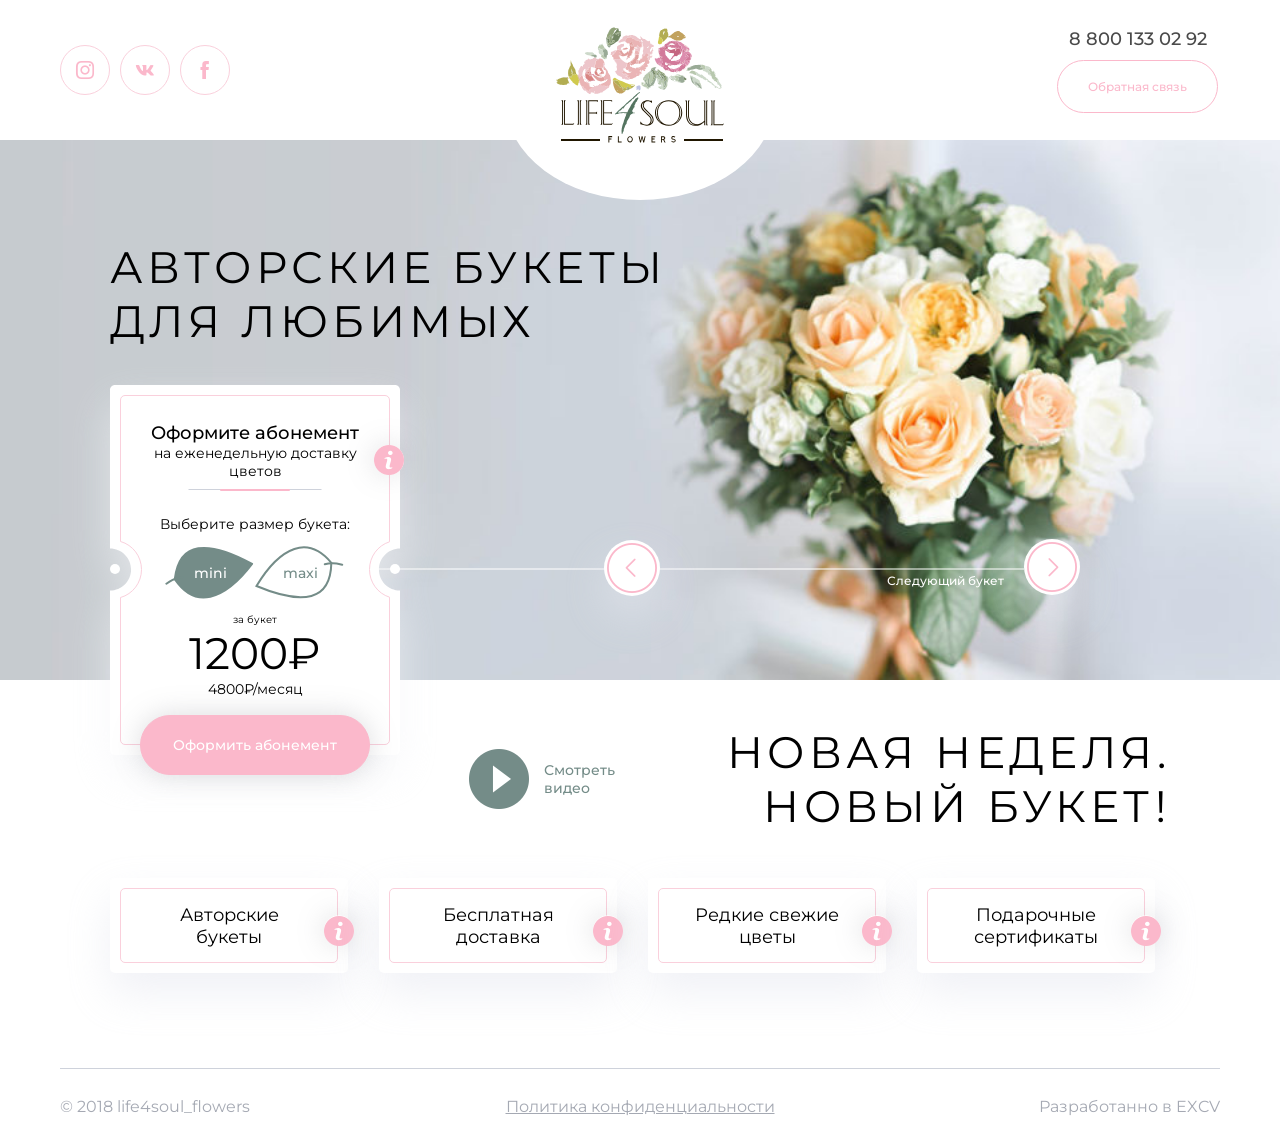
==== commit 1d2deca8: "fix" ====
--- a/docs/index.html
+++ b/docs/index.html
@@ -4,7 +4,7 @@
     <meta charset="utf-8">
     <title>LIFE 4 SOUL</title>
     <meta http-equiv="X-UA-Compatible" content="IE=Edge">
-    <meta name="viewport" content="width=device-width, initial-scale=1">
+    <meta name="viewport" id="viewport" content="width=320, minimum-scale=0.3, maximum-scale=3, user-scalable=no, target-densitydpi=device-dpi">
     <meta name="theme-color" content="#fff">
     <meta name="format-detection" content="telephone=no">
     <link href="https://fonts.googleapis.com/css?family=Montserrat:300,300i,400,400i,500,600,700" rel="stylesheet">
@@ -46,13 +46,13 @@
             <div class="col-xs-4 end-xs hidden-xs">
               <div class="header__phone">
                 <a href="tel:88001330292">8 800 133 02 92</a>
-                <a href="#" class="btn btn--primary">Обратная связь</a>
-              </div>
-            </div>
-          </div>
-          <div class="menu-open hidden-sm hidden-md">
+                <a href="#call-order" rel="modal:open" class="btn btn--primary">Обратная связь</a>
+              </div>
+            </div>
+          </div>
+          <a href="#call-order" rel="modal:open" class="menu-open hidden-sm hidden-md">
             <span></span>
-          </div>
+          </a>
         </div>
       </header>
       <!--END header-->
@@ -60,11 +60,7 @@
         <div class="container">
           <h1>Авторские букеты для любимых</h1>
         </div>
-        <div class="swiper-container swiper-intro hidden-xs">
-          <div class="swiper-wrapper">
-            <div style="background-image: url('img/intro__img-1.png')" class="swiper-slide"></div>
-            <div style="background-image: url('img/intro__img-1.png')" class="swiper-slide"></div>
-          </div>
+        <div class="swiper">
           <div class="container">
             <div class="swiper-button-next swiper-intro-next">
               <i class="icon icon-left-arrow"></i>
@@ -73,58 +69,106 @@
               <i class="icon icon-left-arrow"></i>
             </div>
           </div>
+          <div class="swiper-container swiper-intro hidden-xs">
+            <div class="swiper-wrapper">
+              <div class="swiper-slide">
+                <div style="background-image: url('img/1.jpg')" class="min-slide"></div>
+                <div style="background-image: url('img/2.jpg')" class="max-slide"></div>
+              </div>
+              <div class="swiper-slide">
+                <div style="background-image: url('img/2.jpg')" class="min-slide"></div>
+                <div style="background-image: url('img/1.jpg')" class="max-slide"></div>
+              </div>
+            </div>
+          </div>
         </div>
         <div class="container">
           <div class="intro__block">
+            <svg width="376px" height="456px" viewBox="0 0 376 456" version="1.1" xmlns="http://www.w3.org/2000/svg" xmlns:xlink="http://www.w3.org/1999/xlink">
+              <defs>
+                <path d="M290,205.555556 L290,365 C290,367.761424 287.761424,370 285,370 L5,370 C2.23857625,370 3.38176876e-16,367.761424 0,365 L0,205.555556 C11.6381112,205.555556 21.0726644,196.128056 21.0726644,184.498645 C21.0726644,172.869234 11.6381112,163.441734 3.55271368e-15,163.441734 L0,5 C-3.38176876e-16,2.23857625 2.23857625,5.07265313e-16 5,0 L285,0 C287.761424,-5.07265313e-16 290,2.23857625 290,5 L290,163.441734 C278.361889,163.441734 268.927336,172.869234 268.927336,184.498645 C268.927336,196.128056 278.361889,205.555556 290,205.555556 Z"
+                  id="path-1"></path>
+                <filter x="-25.7%" y="-14.7%" width="151.4%" height="140.3%" filterUnits="objectBoundingBox" id="filter-2">
+                  <feOffset dx="0" dy="20" in="SourceAlpha" result="shadowOffsetOuter1"></feOffset>
+                  <feGaussianBlur stdDeviation="21.5" in="shadowOffsetOuter1" result="shadowBlurOuter1"></feGaussianBlur>
+                  <feColorMatrix values="0 0 0 0 0.90270795   0 0 0 0 0.911857706   0 0 0 0 0.939306973  0 0 0 0.619225543 0" type="matrix" in="shadowBlurOuter1"></feColorMatrix>
+                </filter>
+              </defs>
+              <g id="Page-1" stroke="none" stroke-width="1" fill="none" fill-rule="evenodd">
+                <g id="Главная(life4_soul)" transform="translate(-160.000000, -366.000000)">
+                  <g id="Форма" transform="translate(203.000000, 389.000000)">
+                    <g id="Group-2">
+                      <g id="Combined-Shape">
+                        <use fill="black" fill-opacity="1" filter="url(#filter-2)" xlink:href="#path-1"></use>
+                        <use fill="#FFFFFF" fill-rule="evenodd" xlink:href="#path-1"></use>
+                      </g>
+                      <path d="M10.5,156.514734 C22.7934852,159.916454 31.5,171.325859 31.5,184.5 C31.5,197.674141 22.7934852,209.083546 10.5,212.485266 L10.5,355 C10.5,357.485281 12.5147186,359.5 15,359.5 L275,359.5 C277.485281,359.5 279.5,357.485281 279.5,355 L279.5,212.188192 C267.705696,208.444814 259.5,197.286834 259.5,184.5 C259.5,171.713166 267.705696,160.555186 279.5,156.811808 L279.5,15 C279.5,12.5147186 277.485281,10.5 275,10.5 L15,10.5 C12.5147186,10.5 10.5,12.5147186 10.5,15 L10.5,156.514734 Z"
+                        id="Combined-Shape-Copy-2" stroke="#FAD0DC"></path>
+                      <circle id="Oval-4-Copy-2" fill="#FFFFFF" cx="5" cy="184" r="5"></circle>
+                      <circle id="Oval-4-Copy-3" fill="#FFFFFF" cx="285" cy="184" r="5"></circle>
+                    </g>
+                  </g>
+                </g>
+              </g>
+            </svg>
             <div class="intro__block__content">
               <div class="intro__block__info">
-                <a href="#" class="i">
+                <div class="i">
                   <i class="icon icon-i"></i>
-                </a>
-              </div>
-              <div class="intro__block__details details">
-                <p>Букет MINI cостоит из 8-10 бутонов</p>
-                <p>Букет MAXI cостоит из 15-20 бутонов</p>
-              </div>
-              <h2>Оформите абонемент</h2>
-              <h3>на еженедельную доставку цветов </h3>
-              <div class="swiper-container swiper-intro hidden-sm hidden-md">
-                <div class="swiper-wrapper">
-                  <div class="swiper-slide">
-                    <div class="slide__img">
-                      <img src="img/intro__mob__img-1.png" alt="">
-                    </div>
-                  </div>
-                  <div class="swiper-slide">
-                    <div class="slide__img">
-                      <img src="img/intro__mob__img-1.png" alt="">
-                    </div>
-                    <p>maxi</p>
-                  </div>
-                  <div class="swiper-slide">
-                    <div class="slide__img">
-                      <img src="img/intro__mob__img-1.png" alt="">
-                    </div>
-                  </div>
-                  <div class="swiper-slide">
-                    <div class="slide__img">
-                      <img src="img/intro__mob__img-1.png" alt="">
+                </div>
+                <div class="intro__block__details details">
+                  <p>Букет MINI cостоит из 8-10 бутонов</p>
+                  <p>Букет MAXI cостоит из 15-20 бутонов</p>
+                </div>
+                <h2>Оформите абонемент</h2>
+                <h3>на еженедельную доставку цветов </h3>
+              </div>
+              <div class="swiper hidden-sm hidden-md">
+                <div class="swiper-container swiper-intro">
+                  <div class="swiper-wrapper">
+                    <div class="swiper-slide">
+                      <div class="min-slide">
+                        <div class="slide__img">
+                          <img src="img/intro__mob__img-1.png" alt="">
+                        </div>
+                        <p>mini</p>
+                      </div>
+                      <div class="max-slide">
+                        <div class="slide__img">
+                          <img src="img/intro__mob__img-1.png" alt="">
+                        </div>
+                        <p>maxi</p>
+                      </div>
+                    </div>
+                    <div class="swiper-slide">
+                      <div class="min-slide">
+                        <div class="slide__img">
+                          <img src="img/intro__mob__img-1.png" alt="">
+                        </div>
+                        <p>mini</p>
+                      </div>
+                      <div class="max-slide">
+                        <div class="slide__img">
+                          <img src="img/intro__mob__img-1.png" alt="">
+                        </div>
+                        <p>maxi</p>
+                      </div>
                     </div>
                   </div>
                 </div>
               </div>
               <p>Выберите размер букета:</p>
               <div class="intro__block__radio">
-                <input type="radio" name="radio" id="radio">
-                <label for="radio">mini</label>
-                <input type="radio" name="radio" id="radio1" checked>
-                <label for="radio1">maxi</label>
+                <input type="radio" name="radio" id="radio" checked>
+                <label for="radio" data-sum="600" data-total="2400" data-slider=".swiper-intro" data-modal-mini="#step-1-mini" data-href-mini="" class="active min">mini</label>
+                <input type="radio" name="radio" id="radio1">
+                <label for="radio1" data-sum="1200" data-total="4800" data-slider=".swiper-intro-max" data-modal-maxi="#step-1-maxi" data-href-maxi="" class="max">maxi</label>
               </div>
               <b>за букет </b>
-              <span>1200₽
-                <b>4800₽/месяц</b>
-              </span>
-              <a href="#" class="btn btn--secondary">Оформить абонемент</a>
+              <span class="sum">1200₽</span>
+              <b class="sum-month">4800₽/месяц</b>
+              <a href="#step-1" rel="modal:open" class="btn btn--secondary hidden-xs">Оформить абонемент</a>
+              <a href="step-1.html" class="btn btn--secondary hidden-sm hidden-md">Оформить абонемент</a>
             </div>
           </div>
         </div>
@@ -133,7 +177,7 @@
         <div class="container">
           <div class="row end-xs middle-xs">
             <div class="col-md-2 col-sm-3 col-xs-12 last-xs">
-              <a href="#" class="info__video">
+              <a href="#video" rel="modal:open" class="info__video">
                 <i class="icon icon-play"></i>Смотреть
                 <br>видео</a>
             </div>
@@ -148,18 +192,16 @@
                   <div class="info__block__content">
                     <p class="hidden-xs">Авторские
                       <br>букеты</p>
-                    <p class="hidden-sm hidden-md">Авторские букеты - индивидуально составленные цветочные композиции</p>
-                    <a href="#" class="hidden-xs i">
+                    <p class="hidden-sm hidden-md">Авторские букеты -
+                      <span>индивидуально составленные цветочные композиции</span>
+                    </p>
+                    <div class="hidden-xs i">
                       <i class="icon icon-i"></i>
-                    </a>
-                  </div>
-                  <div class="info__block__details details">
-                    <div class="info__block__details__img">
-                      <img src="http://via.placeholder.com/100x100" alt="">
-                    </div>
-                    <div class="info__block__details__text">
-                      <p>Подарочные сертификаты - на Цветы по подписке номиналом 1 или 3 месяца</p>
-                      <a href="#step-1" rel="modal:open" class="btn btn--secondary">Оформить сертификат</a>
+                    </div>
+                    <div class="info__block__details details">
+                      <div class="info__block__details__text">
+                        <p>Подарочные сертификаты - на Цветы по подписке номиналом 1 или 3 месяца</p>
+                      </div>
                     </div>
                   </div>
                 </div>
@@ -169,18 +211,16 @@
                   <div class="info__block__content">
                     <p class="hidden-xs">Бесплатная
                       <br>доставка</p>
-                    <p class="hidden-sm hidden-md">Бесплатная доставка - в пределах МКАД и г. Химки по выходным дням 4 раза в месяц</p>
-                    <a href="#" class="hidden-xs i">
+                    <p class="hidden-sm hidden-md">Бесплатная доставка -
+                      <span>в пределах МКАД и г. Химки по выходным дням 4 раза в месяц</span>
+                    </p>
+                    <div class="hidden-xs i">
                       <i class="icon icon-i"></i>
-                    </a>
-                  </div>
-                  <div class="info__block__details details">
-                    <div class="info__block__details__img">
-                      <img src="http://via.placeholder.com/100x100" alt="">
-                    </div>
-                    <div class="info__block__details__text">
-                      <p>Подарочные сертификаты - на Цветы по подписке номиналом 1 или 3 месяца</p>
-                      <a href="#step-1" rel="modal:open" class="btn btn--secondary">Оформить сертификат</a>
+                    </div>
+                    <div class="info__block__details details">
+                      <div class="info__block__details__text">
+                        <p>Подарочные сертификаты - на Цветы по подписке номиналом 1 или 3 месяца</p>
+                      </div>
                     </div>
                   </div>
                 </div>
@@ -190,18 +230,16 @@
                   <div class="info__block__content">
                     <p class="hidden-xs">Редкие свежие
                       <br>цветы</p>
-                    <p class="hidden-sm hidden-md">При составлении композиции используются сезонные, редкие экзотические, фермерские цветы</p>
-                    <a href="#" class="hidden-xs i">
+                    <p class="hidden-sm hidden-md">При составлении композиции
+                      <span>используются сезонные, редкие экзотические, фермерские цветы</span>
+                    </p>
+                    <div class="hidden-xs i">
                       <i class="icon icon-i"></i>
-                    </a>
-                  </div>
-                  <div class="info__block__details details">
-                    <div class="info__block__details__img">
-                      <img src="http://via.placeholder.com/100x100" alt="">
-                    </div>
-                    <div class="info__block__details__text">
-                      <p>Подарочные сертификаты - на Цветы по подписке номиналом 1 или 3 месяца</p>
-                      <a href="#step-1" rel="modal:open" class="btn btn--secondary">Оформить сертификат</a>
+                    </div>
+                    <div class="info__block__details details">
+                      <div class="info__block__details__text">
+                        <p>Подарочные сертификаты - на Цветы по подписке номиналом 1 или 3 месяца</p>
+                      </div>
                     </div>
                   </div>
                 </div>
@@ -211,20 +249,22 @@
                   <div class="info__block__content info__block__content--secondary">
                     <p class="hidden-xs">Подарочные
                       <br>сертификаты</p>
-                    <p class="hidden-sm hidden-md">Подарочные сертификаты - на Цветы по подписке номиналом 1 или 3 месяца</p>
-                    <a href="#" class="i">
+                    <p class="hidden-sm hidden-md">Подарочные сертификаты -
+                      <span>на Цветы по подписке номиналом 1 или 3 месяца</span>
+                    </p>
+                    <div class="i">
                       <i class="icon icon-i"></i>
-                    </a>
+                    </div>
+                    <div class="info__block__details details">
+                      <div class="info__block__details__img">
+                        <img src="http://via.placeholder.com/100x100" alt="">
+                      </div>
+                      <div class="info__block__details__text">
+                        <p>Подарочные сертификаты - на Цветы по подписке номиналом 1 или 3 месяца</p>
+                        <a href="#" class="btn btn--secondary">Оформить сертификат</a>
+                      </div>
+                    </div>
                     <a href="#" class="btn btn--secondary hidden-sm hidden-md">Оформить сертификат</a>
-                  </div>
-                  <div class="info__block__details details hidden-xs">
-                    <div class="info__block__details__img">
-                      <img src="http://via.placeholder.com/100x100" alt="">
-                    </div>
-                    <div class="info__block__details__text">
-                      <p>Подарочные сертификаты - на Цветы по подписке номиналом 1 или 3 месяца</p>
-                      <a href="#step-1" rel="modal:open" class="btn btn--secondary">Оформить сертификат</a>
-                    </div>
                   </div>
                 </div>
               </div>
@@ -240,7 +280,7 @@
             <a href="tel:88001330292">8 800 133 02 92</a>
             <p>E-mail:</p>
             <a href="mailto:info@life4soulflowers.ru">info@life4soulflowers.ru</a>
-            <a href="#" class="btn btn--primary">Обратная связь</a>
+            <a href="#call-order" rel="modal:open" class="btn btn--primary menu-open">Обратная связь</a>
             <div class="contacts__social">
               <h2>мы в соц. сетях</h2>
               <p>Instagram / VK / Facebook:</p>
@@ -270,63 +310,107 @@
         <h3>Выберите тариф: </h3>
         <div class="step-1__content">
           <div class="step-1__block">
-            <a href="#" class="i">
+            <div class="i">
               <i class="icon icon-i"></i>
-            </a>
+            </div>
+            <div class="step-1__block__details details">
+              <p>Подарочные сертификаты - на Цветы по подписке номиналом 1 или 3 месяца</p>
+            </div>
             <div class="step-1__block__header">
               <h4>1 месяц</h4>
               <div class="step-1__block__header__content">
-                <img src="img/bouquet.png" alt="">
+                <i class="icon icon-bouquet"></i>
                 <p>4 доставки букета до двери</p>
               </div>
             </div>
             <div class="step-1__block__footer">
               <p>Цена за месяц:</p>
               <span>8 500₽</span>
-              <a href="#" class="btn btn--secondary">Выбрать</a>
+              <a href="step-2.html" class="btn btn--secondary">Выбрать</a>
             </div>
           </div>
           <div class="step-1__block">
-            <a href="#" class="i">
+            <div class="i">
               <i class="icon icon-i"></i>
-            </a>
+            </div>
+            <div class="step-1__block__details details">
+              <p>Подарочные сертификаты - на Цветы по подписке номиналом 1 или 3 месяца</p>
+            </div>
             <div class="step-1__block__header">
-              <h4>1 месяц</h4>
+              <h4>3 месяца</h4>
               <div class="step-1__block__header__content">
-                <img src="img/bouquet.png" alt="">
-                <p>4 доставки букета до двери</p>
+                <i class="icon icon-bouquet"></i>
+                <p>12 доставок букета до двери</p>
               </div>
             </div>
             <div class="step-1__block__footer">
-              <p>Цена за месяц:</p>
-              <span>8 500₽</span>
+              <p>Цена за 3 месяца:</p>
+              <span>24 000₽</span>
               <b>Старая цена:
                 <s>25 500₽</s>
               </b>
-              <a href="#" class="btn btn--secondary">Выбрать</a>
+              <a href="step-2.html" class="btn btn--secondary">Выбрать</a>
             </div>
           </div>
           <div class="step-1__block step-1__block--present">
-            <a href="#" class="i">
+            <div class="i">
               <i class="icon icon-i"></i>
-            </a>
+            </div>
+            <div class="step-1__block__details details">
+              <p>Подарочные сертификаты - на Цветы по подписке номиналом 1 или 3 месяца</p>
+            </div>
             <h4>Подарочный сертификат</h4>
             <div class="step-1__block__header__content">
-              <img src="img/present.png" alt="">
+              <i class="icon icon-present"></i>
               <p>Выберите
                 <br>время действия:</p>
             </div>
             <div class="step-1__block__select">
               <select>
                 <option value="1">1 месяц</option>
-                <option value="2">2 месяца</option>
-                <option value="3">3 месяца</option>
+                <option value="2">3 месяца</option>
               </select>
             </div>
-            <span>8 500₽</span>
-            <a href="#" class="btn btn--secondary">Выбрать</a>
-          </div>
-        </div>
+            <span>24 000₽</span>
+            <a href="step-2.html" class="btn btn--secondary">Выбрать</a>
+          </div>
+        </div>
+      </div>
+      <div id="call-order" class="call-order modal">
+        <div class="call-order__p">
+          <p>Спасибо, Ваши данные успешно отправлены!</p>
+        </div>
+        <div class="call-order__content">
+          <h2>Мы Вам перезвоним!</h2>
+          <p>Оставь свои контактные данные и мы свяжемся с Вами в ближайшее время:</p>
+          <form class="form">
+            <input type="text" name="name" placeholder="Имя">
+            <input type="tel" name="phone" placeholder="Телефон">
+            <div class="form__checkbox">
+              <input type="checkbox" name="checkbox" id="checkbox3">
+              <label for="checkbox3">Я прочитал и согласен
+                <a href="#">с условиями оформления и оплаты заказа </a>на сайте life4soul.ru</label>
+            </div>
+            <a href="#" class="dispatch btn btn--secondary">Перезвонить</a>
+          </form>
+          <div class="footer hidden-sm hidden-md">
+            <div class="footer__content">
+              <div class="row middle-xs">
+                <div class="col-sm-4 col-xs-6">
+                  <p>© 2018 life4soul_flowers</p>
+                </div>
+                <div class="col-sm-4 col-xs-6 end-xs">
+                  <a href="#" class="hidden-sm hidden-md">
+                    <img src="img/excv.png" alt="">
+                  </a>
+                </div>
+              </div>
+            </div>
+          </div>
+        </div>
+      </div>
+      <div id="video" class="video modal">
+        <iframe src="https://www.youtube.com/embed/XFCg9Ojvqu0?ecver=2" width="100%" height="100%" frameborder="0" allow="autoplay; encrypted-media" allowfullscreen></iframe>
       </div>
       <footer class="footer">
         <div class="container container-two">
@@ -339,9 +423,9 @@
                 <a href="#">Политика конфиденциальности</a>
               </div>
               <div class="col-sm-4 col-xs-6 end-xs">
-                <p class="hidden-xs">Разработанно в EXCV</p>
-                <a href="#" class="hidden-sm hidden-md">
-                  <img src="img/excv.png" alt="">
+                <a href="https://excv.ru/" class="hidden-xs">Разработанно в EXCV</a>
+                <a href="https://excv.ru/" class="hidden-sm hidden-md">
+                  <img src="img/excv.svg" alt="">
                 </a>
               </div>
             </div>
@@ -351,6 +435,7 @@
     </div>
     <!--END out-->
     <!--LOAD SCRIPTS-->
+    <script type="text/javascript" src="https://maps.googleapis.com/maps/api/js?key=AIzaSyC_3w2x3Sv8bKV2MJdGkndMy2QC71Csriw&amp;libraries=places"></script>
     <script type="text/javascript" src="js/app.js"></script>
   </body>
 </html>
--- a/docs/css/app.css
+++ b/docs/css/app.css
@@ -1,2 +1,2 @@
-@charset "UTF-8";@-webkit-keyframes swiper-preloader-spin{to{-webkit-transform:rotate(360deg);transform:rotate(360deg)}}@keyframes swiper-preloader-spin{to{-webkit-transform:rotate(360deg);transform:rotate(360deg)}}@-webkit-keyframes sk-stretchdelay{0%,40%,to{-webkit-transform:scaleY(.5)}20%{-webkit-transform:scaleY(1)}}@keyframes sk-stretchdelay{0%,40%,to{transform:scaleY(.5);-webkit-transform:scaleY(.5)}20%{transform:scaleY(1);-webkit-transform:scaleY(1)}}a,abbr,acronym,address,applet,article,aside,audio,b,big,blockquote,body,canvas,caption,center,cite,code,dd,del,details,dfn,div,dl,dt,em,embed,figcaption,figure,footer,form,h1,h2,h3,h4,h5,h6,header,hgroup,html,i,iframe,ins,kbd,label,legend,li,mark,menu,nav,object,ol,output,p,pre,q,ruby,s,samp,section,small,span,strike,strong,sub,summary,sup,table,tbody,td,tfoot,th,thead,time,tr,tt,u,ul,var,video{margin:0;padding:0;border:0;vertical-align:baseline}fieldset,img{margin:0;padding:0;vertical-align:baseline}html{-ms-text-size-adjust:100%;-webkit-text-size-adjust:100%;-webkit-box-sizing:border-box;box-sizing:border-box}a img,fieldset,img{border:0}input[type=email],input[type=tel],input[type=text],textarea{-webkit-appearance:none}button,input[type=submit]{cursor:pointer}button::-moz-focus-inner,input[type=submit]::-moz-focus-inner{padding:0;border:0}textarea{overflow:auto}button,input{margin:0;padding:0;border:0}a,a:focus,button,div,h1,h2,h3,h4,h5,h6,input,select,span,textarea{outline:0}ol,ul{list-style-type:none}table{border-spacing:0;border-collapse:collapse;width:100%}*,:after,:before{-webkit-box-sizing:inherit;box-sizing:inherit}@font-face{font-family:"iconfont";src:url(../fonts/iconfont.eot);src:url(../fonts/iconfont.eot?#iefix) format("eot"),url(../fonts/iconfont.woff2) format("woff2"),url(../fonts/iconfont.woff) format("woff"),url(../fonts/iconfont.ttf) format("truetype");font-weight:400;font-style:normal}.icon{font-family:"iconfont";font-style:normal;font-weight:400;text-rendering:auto;speak:none;line-height:1;-webkit-font-smoothing:antialiased;-moz-osx-font-smoothing:grayscale;display:inline-block}.icon-check-mark:before{content:""}.icon-down-arrow:before{content:""}.icon-fb:before{content:""}.icon-i:before{content:""}.icon-instagram:before{content:""}.icon-left-arrow:before{content:""}.icon-play:before{content:""}.icon-vk:before{content:""}.icon-check-mark,.icon-down-arrow,.icon-fb,.icon-i{width:1em;height:1em;fill:initial}.icon-i{fill:#030104}.icon-instagram,.icon-left-arrow,.icon-play,.icon-vk{width:1em;height:1em;fill:initial}.container,.container-fluid{margin-right:auto;margin-left:auto}.container-fluid{padding-right:2rem;padding-left:2rem}.col-xs,.row{-webkit-box-sizing:border-box;box-sizing:border-box}.row{display:-webkit-box;display:-ms-flexbox;display:flex;-webkit-box-flex:0;-webkit-box-orient:horizontal;-webkit-box-direction:normal;-ms-flex-direction:row;flex-direction:row;-ms-flex-wrap:wrap;flex-wrap:wrap;margin-right:-.5rem;margin-left:-.5rem;-ms-flex:0 1 auto;flex:0 1 auto}.col.reverse,.row.reverse{-webkit-box-orient:horizontal;-webkit-box-direction:reverse;-ms-flex-direction:row-reverse;flex-direction:row-reverse}.col.reverse{-webkit-box-orient:vertical;-ms-flex-direction:column-reverse;flex-direction:column-reverse}.col-xs{-ms-flex:0 0 auto;flex:0 0 auto;padding-right:.5rem;padding-left:.5rem}.col-xs-1,.col-xs-10,.col-xs-11,.col-xs-12,.col-xs-2,.col-xs-3,.col-xs-4,.col-xs-5,.col-xs-6,.col-xs-7,.col-xs-8,.col-xs-9,.col-xs-offset-0,.col-xs-offset-1,.col-xs-offset-10,.col-xs-offset-11,.col-xs-offset-12,.col-xs-offset-2,.col-xs-offset-3,.col-xs-offset-4,.col-xs-offset-5,.col-xs-offset-6,.col-xs-offset-7,.col-xs-offset-8,.col-xs-offset-9{-webkit-box-sizing:border-box;box-sizing:border-box;-webkit-box-flex:0;-ms-flex:0 0 auto;flex:0 0 auto;padding-right:.5rem;padding-left:.5rem}.col-xs{-webkit-box-flex:1;-ms-flex-positive:1;flex-grow:1;-ms-flex-preferred-size:0;flex-basis:0;max-width:100%}.col-xs-1{-ms-flex-preferred-size:8.33333333%;flex-basis:8.33333333%;max-width:8.33333333%}.col-xs-2{-ms-flex-preferred-size:16.66666667%;flex-basis:16.66666667%;max-width:16.66666667%}.col-xs-3{-ms-flex-preferred-size:25%;flex-basis:25%;max-width:25%}.col-xs-4{-ms-flex-preferred-size:33.33333333%;flex-basis:33.33333333%;max-width:33.33333333%}.col-xs-5{-ms-flex-preferred-size:41.66666667%;flex-basis:41.66666667%;max-width:41.66666667%}.col-xs-6{-ms-flex-preferred-size:50%;flex-basis:50%;max-width:50%}.col-xs-7{-ms-flex-preferred-size:58.33333333%;flex-basis:58.33333333%;max-width:58.33333333%}.col-xs-8{-ms-flex-preferred-size:66.66666667%;flex-basis:66.66666667%;max-width:66.66666667%}.col-xs-9{-ms-flex-preferred-size:75%;flex-basis:75%;max-width:75%}.col-xs-10{-ms-flex-preferred-size:83.33333333%;flex-basis:83.33333333%;max-width:83.33333333%}.col-xs-11{-ms-flex-preferred-size:91.66666667%;flex-basis:91.66666667%;max-width:91.66666667%}.col-xs-12{-ms-flex-preferred-size:100%;flex-basis:100%;max-width:100%}.col-xs-offset-0{margin-left:0}.col-xs-offset-1{margin-left:8.33333333%}.col-xs-offset-2{margin-left:16.66666667%}.col-xs-offset-3{margin-left:25%}.col-xs-offset-4{margin-left:33.33333333%}.col-xs-offset-5{margin-left:41.66666667%}.col-xs-offset-6{margin-left:50%}.col-xs-offset-7{margin-left:58.33333333%}.col-xs-offset-8{margin-left:66.66666667%}.col-xs-offset-9{margin-left:75%}.col-xs-offset-10{margin-left:83.33333333%}.col-xs-offset-11{margin-left:91.66666667%}.start-xs{-webkit-box-pack:start;-ms-flex-pack:start;justify-content:flex-start;text-align:start}.center-xs{-webkit-box-pack:center;-ms-flex-pack:center;justify-content:center;text-align:center}.end-xs{-webkit-box-pack:end;-ms-flex-pack:end;justify-content:flex-end;text-align:end}.top-xs{-webkit-box-align:start;-ms-flex-align:start;align-items:flex-start}.middle-xs{-webkit-box-align:center;-ms-flex-align:center;align-items:center}.bottom-xs{-webkit-box-align:end;-ms-flex-align:end;align-items:flex-end}.around-xs{-ms-flex-pack:distribute;justify-content:space-around}.between-xs{-webkit-box-pack:justify;-ms-flex-pack:justify;justify-content:space-between}.first-xs{-webkit-box-ordinal-group:0;-ms-flex-order:-1;order:-1}.last-xs{-webkit-box-ordinal-group:2;-ms-flex-order:1;order:1}.swiper-container{margin:0 auto;position:relative;overflow:hidden;list-style:none;padding:0;z-index:1}.swiper-container-no-flexbox .swiper-slide{float:left}.swiper-container-vertical>.swiper-wrapper{-webkit-box-orient:vertical;-webkit-box-direction:normal;-ms-flex-direction:column;flex-direction:column}.swiper-slide,.swiper-wrapper{width:100%;height:100%;-webkit-transition-property:-webkit-transform;-o-transition-property:transform;transition-property:transform;transition-property:transform,-webkit-transform}.swiper-wrapper{position:relative;z-index:1;display:-webkit-box;display:-ms-flexbox;display:flex;-webkit-box-sizing:content-box;box-sizing:content-box}.swiper-container-android .swiper-slide,.swiper-wrapper{-webkit-transform:translate3d(0,0,0);transform:translate3d(0,0,0)}.swiper-container-multirow>.swiper-wrapper{-ms-flex-wrap:wrap;flex-wrap:wrap}.swiper-container-free-mode>.swiper-wrapper{-webkit-transition-timing-function:ease-out;-o-transition-timing-function:ease-out;transition-timing-function:ease-out;margin:0 auto}.swiper-slide{-ms-flex-negative:0;flex-shrink:0}.swiper-invisible-blank-slide{visibility:hidden}.swiper-container-autoheight,.swiper-container-autoheight .swiper-slide{height:auto}.swiper-container-autoheight .swiper-wrapper{-webkit-box-align:start;-ms-flex-align:start;align-items:flex-start;-webkit-transition-property:height,-webkit-transform;-o-transition-property:transform,height;transition-property:transform,height;transition-property:transform,height,-webkit-transform}.swiper-container-3d{-webkit-perspective:1200px;perspective:1200px}.swiper-container-3d .swiper-cube-shadow,.swiper-container-3d .swiper-slide,.swiper-container-3d .swiper-slide-shadow-bottom,.swiper-container-3d .swiper-slide-shadow-left,.swiper-container-3d .swiper-slide-shadow-right,.swiper-container-3d .swiper-slide-shadow-top,.swiper-container-3d .swiper-wrapper{-webkit-transform-style:preserve-3d;transform-style:preserve-3d}.swiper-container-3d .swiper-slide-shadow-bottom,.swiper-container-3d .swiper-slide-shadow-left,.swiper-container-3d .swiper-slide-shadow-right,.swiper-container-3d .swiper-slide-shadow-top{position:absolute;left:0;top:0;width:100%;height:100%;pointer-events:none;z-index:10}.swiper-container-3d .swiper-slide-shadow-left{background-image:-webkit-gradient(linear,right top,left top,from(rgba(0,0,0,.5)),to(transparent));background-image:-webkit-linear-gradient(right,rgba(0,0,0,.5),transparent);background-image:-o-linear-gradient(right,rgba(0,0,0,.5),transparent);background-image:linear-gradient(to left,rgba(0,0,0,.5),transparent)}.swiper-container-3d .swiper-slide-shadow-right{background-image:-webkit-gradient(linear,left top,right top,from(rgba(0,0,0,.5)),to(transparent));background-image:-webkit-linear-gradient(left,rgba(0,0,0,.5),transparent);background-image:-o-linear-gradient(left,rgba(0,0,0,.5),transparent);background-image:linear-gradient(to right,rgba(0,0,0,.5),transparent)}.swiper-container-3d .swiper-slide-shadow-top{background-image:-webkit-gradient(linear,left bottom,left top,from(rgba(0,0,0,.5)),to(transparent));background-image:-webkit-linear-gradient(bottom,rgba(0,0,0,.5),transparent);background-image:-o-linear-gradient(bottom,rgba(0,0,0,.5),transparent);background-image:linear-gradient(to top,rgba(0,0,0,.5),transparent)}.swiper-container-3d .swiper-slide-shadow-bottom{background-image:-webkit-gradient(linear,left top,left bottom,from(rgba(0,0,0,.5)),to(transparent));background-image:-webkit-linear-gradient(top,rgba(0,0,0,.5),transparent);background-image:-o-linear-gradient(top,rgba(0,0,0,.5),transparent);background-image:linear-gradient(to bottom,rgba(0,0,0,.5),transparent)}.swiper-container-wp8-horizontal,.swiper-container-wp8-horizontal>.swiper-wrapper{-ms-touch-action:pan-y;touch-action:pan-y}.swiper-container-wp8-vertical,.swiper-container-wp8-vertical>.swiper-wrapper{-ms-touch-action:pan-x;touch-action:pan-x}.swiper-button-next,.swiper-button-prev{position:absolute;margin-top:-22px;z-index:10;cursor:pointer;background-size:27px 44px;background-position:center;background-repeat:no-repeat}.swiper-button-next.swiper-button-disabled,.swiper-button-prev.swiper-button-disabled{opacity:.35;cursor:auto;pointer-events:none}.swiper-button-prev,.swiper-container-rtl .swiper-button-next{background-image:url("data:image/svg+xml;charset=utf-8,%3Csvg%20xmlns%3D'http%3A%2F%2Fwww.w3.org%2F2000%2Fsvg'%20viewBox%3D'0%200%2027%2044'%3E%3Cpath%20d%3D'M0%2C22L22%2C0l2.1%2C2.1L4.2%2C22l19.9%2C19.9L22%2C44L0%2C22L0%2C22L0%2C22z'%20fill%3D'%23007aff'%2F%3E%3C%2Fsvg%3E")}.swiper-container-rtl .swiper-button-next{left:10px;right:auto}.swiper-button-next,.swiper-container-rtl .swiper-button-prev{background-image:url("data:image/svg+xml;charset=utf-8,%3Csvg%20xmlns%3D'http%3A%2F%2Fwww.w3.org%2F2000%2Fsvg'%20viewBox%3D'0%200%2027%2044'%3E%3Cpath%20d%3D'M27%2C22L27%2C22L5%2C44l-2.1-2.1L22.8%2C22L2.9%2C2.1L5%2C0L27%2C22L27%2C22z'%20fill%3D'%23007aff'%2F%3E%3C%2Fsvg%3E");right:10px;left:auto}.swiper-button-prev.swiper-button-white,.swiper-container-rtl .swiper-button-next.swiper-button-white{background-image:url("data:image/svg+xml;charset=utf-8,%3Csvg%20xmlns%3D'http%3A%2F%2Fwww.w3.org%2F2000%2Fsvg'%20viewBox%3D'0%200%2027%2044'%3E%3Cpath%20d%3D'M0%2C22L22%2C0l2.1%2C2.1L4.2%2C22l19.9%2C19.9L22%2C44L0%2C22L0%2C22L0%2C22z'%20fill%3D'%23ffffff'%2F%3E%3C%2Fsvg%3E")}.swiper-button-next.swiper-button-white,.swiper-container-rtl .swiper-button-prev.swiper-button-white{background-image:url("data:image/svg+xml;charset=utf-8,%3Csvg%20xmlns%3D'http%3A%2F%2Fwww.w3.org%2F2000%2Fsvg'%20viewBox%3D'0%200%2027%2044'%3E%3Cpath%20d%3D'M27%2C22L27%2C22L5%2C44l-2.1-2.1L22.8%2C22L2.9%2C2.1L5%2C0L27%2C22L27%2C22z'%20fill%3D'%23ffffff'%2F%3E%3C%2Fsvg%3E")}.swiper-button-prev.swiper-button-black,.swiper-container-rtl .swiper-button-next.swiper-button-black{background-image:url("data:image/svg+xml;charset=utf-8,%3Csvg%20xmlns%3D'http%3A%2F%2Fwww.w3.org%2F2000%2Fsvg'%20viewBox%3D'0%200%2027%2044'%3E%3Cpath%20d%3D'M0%2C22L22%2C0l2.1%2C2.1L4.2%2C22l19.9%2C19.9L22%2C44L0%2C22L0%2C22L0%2C22z'%20fill%3D'%23000000'%2F%3E%3C%2Fsvg%3E")}.swiper-button-next.swiper-button-black,.swiper-container-rtl .swiper-button-prev.swiper-button-black{background-image:url("data:image/svg+xml;charset=utf-8,%3Csvg%20xmlns%3D'http%3A%2F%2Fwww.w3.org%2F2000%2Fsvg'%20viewBox%3D'0%200%2027%2044'%3E%3Cpath%20d%3D'M27%2C22L27%2C22L5%2C44l-2.1-2.1L22.8%2C22L2.9%2C2.1L5%2C0L27%2C22L27%2C22z'%20fill%3D'%23000000'%2F%3E%3C%2Fsvg%3E")}.swiper-button-lock{display:none}.swiper-pagination{position:absolute;text-align:center;-webkit-transition:.3s opacity;-o-transition:.3s opacity;transition:.3s opacity;-webkit-transform:translate3d(0,0,0);transform:translate3d(0,0,0);z-index:10}.swiper-pagination.swiper-pagination-hidden{opacity:0}.swiper-container-horizontal>.swiper-pagination-bullets,.swiper-pagination-custom,.swiper-pagination-fraction{bottom:10px;left:0;width:100%}.swiper-pagination-bullets-dynamic{overflow:hidden;font-size:0}.swiper-pagination-bullets-dynamic .swiper-pagination-bullet{-webkit-transform:scale(.33);-ms-transform:scale(.33);transform:scale(.33);position:relative}.swiper-pagination-bullets-dynamic .swiper-pagination-bullet-active,.swiper-pagination-bullets-dynamic .swiper-pagination-bullet-active-main{-webkit-transform:scale(1);-ms-transform:scale(1);transform:scale(1)}.swiper-pagination-bullets-dynamic .swiper-pagination-bullet-active-prev{-webkit-transform:scale(.66);-ms-transform:scale(.66);transform:scale(.66)}.swiper-pagination-bullets-dynamic .swiper-pagination-bullet-active-prev-prev{-webkit-transform:scale(.33);-ms-transform:scale(.33);transform:scale(.33)}.swiper-pagination-bullets-dynamic .swiper-pagination-bullet-active-next{-webkit-transform:scale(.66);-ms-transform:scale(.66);transform:scale(.66)}.swiper-pagination-bullets-dynamic .swiper-pagination-bullet-active-next-next{-webkit-transform:scale(.33);-ms-transform:scale(.33);transform:scale(.33)}.swiper-pagination-bullet{width:8px;height:8px;display:inline-block;border-radius:100%;background:#000;opacity:.2}button.swiper-pagination-bullet{border:0;margin:0;padding:0;-webkit-box-shadow:none;box-shadow:none;-webkit-appearance:none;-moz-appearance:none;appearance:none}.swiper-pagination-clickable .swiper-pagination-bullet{cursor:pointer}.swiper-pagination-bullet-active{opacity:1;background:#007aff}.swiper-container-vertical>.swiper-pagination-bullets{right:10px;top:50%;-webkit-transform:translate3d(0,-50%,0);transform:translate3d(0,-50%,0)}.swiper-container-vertical>.swiper-pagination-bullets .swiper-pagination-bullet{margin:6px 0;display:block}.swiper-container-vertical>.swiper-pagination-bullets.swiper-pagination-bullets-dynamic{top:50%;-webkit-transform:translateY(-50%);-ms-transform:translateY(-50%);transform:translateY(-50%);width:8px}.swiper-container-vertical>.swiper-pagination-bullets.swiper-pagination-bullets-dynamic .swiper-pagination-bullet{display:inline-block;-o-transition:.2s transform,.2s top;-webkit-transition:.2s transform,.2s top;transition:.2s transform,.2s top;-webkit-transition:.2s transform,.2s top,.2s -webkit-transform;-o-transition:.2s transform,.2s top,.2s -webkit-transform;transition:.2s transform,.2s top,.2s -webkit-transform}.swiper-container-horizontal>.swiper-pagination-bullets .swiper-pagination-bullet{margin:0 4px}.swiper-container-horizontal>.swiper-pagination-bullets.swiper-pagination-bullets-dynamic{left:50%;-webkit-transform:translateX(-50%);-ms-transform:translateX(-50%);transform:translateX(-50%);white-space:nowrap}.swiper-container-horizontal>.swiper-pagination-bullets.swiper-pagination-bullets-dynamic .swiper-pagination-bullet{-o-transition:.2s transform,.2s left;-webkit-transition:.2s transform,.2s left;transition:.2s transform,.2s left;-webkit-transition:.2s transform,.2s left,.2s -webkit-transform;-o-transition:.2s transform,.2s left,.2s -webkit-transform;transition:.2s transform,.2s left,.2s -webkit-transform}.swiper-container-horizontal.swiper-container-rtl>.swiper-pagination-bullets-dynamic .swiper-pagination-bullet{-o-transition:.2s transform,.2s right;-webkit-transition:.2s transform,.2s right;transition:.2s transform,.2s right;-webkit-transition:.2s transform,.2s right,.2s -webkit-transform;-o-transition:.2s transform,.2s right,.2s -webkit-transform;transition:.2s transform,.2s right,.2s -webkit-transform}.swiper-pagination-progressbar{background:rgba(0,0,0,.25);position:absolute}.swiper-pagination-progressbar .swiper-pagination-progressbar-fill{background:#007aff;position:absolute;left:0;top:0;width:100%;height:100%;-webkit-transform:scale(0);-ms-transform:scale(0);transform:scale(0);-webkit-transform-origin:left top;-ms-transform-origin:left top;transform-origin:left top}.swiper-container-rtl .swiper-pagination-progressbar .swiper-pagination-progressbar-fill{-webkit-transform-origin:right top;-ms-transform-origin:right top;transform-origin:right top}.swiper-container-horizontal>.swiper-pagination-progressbar,.swiper-container-vertical>.swiper-pagination-progressbar.swiper-pagination-progressbar-opposite{width:100%;height:4px;left:0;top:0}.swiper-container-horizontal>.swiper-pagination-progressbar.swiper-pagination-progressbar-opposite,.swiper-container-vertical>.swiper-pagination-progressbar{width:4px;height:100%;left:0;top:0}.swiper-pagination-progressbar.swiper-pagination-white .swiper-pagination-progressbar-fill,.swiper-pagination-white .swiper-pagination-bullet-active{background:#fff}.swiper-pagination-progressbar.swiper-pagination-white{background:rgba(255,255,255,.25)}.swiper-pagination-black .swiper-pagination-bullet-active,.swiper-pagination-progressbar.swiper-pagination-black .swiper-pagination-progressbar-fill{background:#000}.swiper-pagination-progressbar.swiper-pagination-black{background:rgba(0,0,0,.25)}.swiper-pagination-lock{display:none}.swiper-scrollbar{border-radius:10px;position:relative;-ms-touch-action:none;background:rgba(0,0,0,.1)}.swiper-container-horizontal>.swiper-scrollbar{position:absolute;left:1%;bottom:3px;z-index:50;height:5px;width:98%}.swiper-container-vertical>.swiper-scrollbar{position:absolute;right:3px;top:1%;z-index:50;width:5px;height:98%}.swiper-scrollbar-drag{height:100%;width:100%;position:relative;background:rgba(0,0,0,.5);border-radius:10px;left:0;top:0}.swiper-scrollbar-cursor-drag{cursor:move}.swiper-scrollbar-lock{display:none}.swiper-zoom-container{width:100%;height:100%;display:-webkit-box;display:-ms-flexbox;display:flex;-webkit-box-pack:center;-ms-flex-pack:center;justify-content:center;-webkit-box-align:center;-ms-flex-align:center;align-items:center;text-align:center}.swiper-zoom-container>canvas,.swiper-zoom-container>img,.swiper-zoom-container>svg{max-width:100%;max-height:100%;-o-object-fit:contain;object-fit:contain}.swiper-slide-zoomed{cursor:move}.swiper-lazy-preloader{width:42px;height:42px;position:absolute;left:50%;top:50%;margin-left:-21px;margin-top:-21px;z-index:10;-webkit-transform-origin:50%;-ms-transform-origin:50%;transform-origin:50%;-webkit-animation:swiper-preloader-spin 1s steps(12,end) infinite;animation:swiper-preloader-spin 1s steps(12,end) infinite}.swiper-lazy-preloader:after{display:block;content:'';width:100%;height:100%;background-image:url("data:image/svg+xml;charset=utf-8,%3Csvg%20viewBox%3D'0%200%20120%20120'%20xmlns%3D'http%3A%2F%2Fwww.w3.org%2F2000%2Fsvg'%20xmlns%3Axlink%3D'http%3A%2F%2Fwww.w3.org%2F1999%2Fxlink'%3E%3Cdefs%3E%3Cline%20id%3D'l'%20x1%3D'60'%20x2%3D'60'%20y1%3D'7'%20y2%3D'27'%20stroke%3D'%236c6c6c'%20stroke-width%3D'11'%20stroke-linecap%3D'round'%2F%3E%3C%2Fdefs%3E%3Cg%3E%3Cuse%20xlink%3Ahref%3D'%23l'%20opacity%3D'.27'%2F%3E%3Cuse%20xlink%3Ahref%3D'%23l'%20opacity%3D'.27'%20transform%3D'rotate(30%2060%2C60)'%2F%3E%3Cuse%20xlink%3Ahref%3D'%23l'%20opacity%3D'.27'%20transform%3D'rotate(60%2060%2C60)'%2F%3E%3Cuse%20xlink%3Ahref%3D'%23l'%20opacity%3D'.27'%20transform%3D'rotate(90%2060%2C60)'%2F%3E%3Cuse%20xlink%3Ahref%3D'%23l'%20opacity%3D'.27'%20transform%3D'rotate(120%2060%2C60)'%2F%3E%3Cuse%20xlink%3Ahref%3D'%23l'%20opacity%3D'.27'%20transform%3D'rotate(150%2060%2C60)'%2F%3E%3Cuse%20xlink%3Ahref%3D'%23l'%20opacity%3D'.37'%20transform%3D'rotate(180%2060%2C60)'%2F%3E%3Cuse%20xlink%3Ahref%3D'%23l'%20opacity%3D'.46'%20transform%3D'rotate(210%2060%2C60)'%2F%3E%3Cuse%20xlink%3Ahref%3D'%23l'%20opacity%3D'.56'%20transform%3D'rotate(240%2060%2C60)'%2F%3E%3Cuse%20xlink%3Ahref%3D'%23l'%20opacity%3D'.66'%20transform%3D'rotate(270%2060%2C60)'%2F%3E%3Cuse%20xlink%3Ahref%3D'%23l'%20opacity%3D'.75'%20transform%3D'rotate(300%2060%2C60)'%2F%3E%3Cuse%20xlink%3Ahref%3D'%23l'%20opacity%3D'.85'%20transform%3D'rotate(330%2060%2C60)'%2F%3E%3C%2Fg%3E%3C%2Fsvg%3E");background-position:50%;background-size:100%;background-repeat:no-repeat}.swiper-lazy-preloader-white:after{background-image:url("data:image/svg+xml;charset=utf-8,%3Csvg%20viewBox%3D'0%200%20120%20120'%20xmlns%3D'http%3A%2F%2Fwww.w3.org%2F2000%2Fsvg'%20xmlns%3Axlink%3D'http%3A%2F%2Fwww.w3.org%2F1999%2Fxlink'%3E%3Cdefs%3E%3Cline%20id%3D'l'%20x1%3D'60'%20x2%3D'60'%20y1%3D'7'%20y2%3D'27'%20stroke%3D'%23fff'%20stroke-width%3D'11'%20stroke-linecap%3D'round'%2F%3E%3C%2Fdefs%3E%3Cg%3E%3Cuse%20xlink%3Ahref%3D'%23l'%20opacity%3D'.27'%2F%3E%3Cuse%20xlink%3Ahref%3D'%23l'%20opacity%3D'.27'%20transform%3D'rotate(30%2060%2C60)'%2F%3E%3Cuse%20xlink%3Ahref%3D'%23l'%20opacity%3D'.27'%20transform%3D'rotate(60%2060%2C60)'%2F%3E%3Cuse%20xlink%3Ahref%3D'%23l'%20opacity%3D'.27'%20transform%3D'rotate(90%2060%2C60)'%2F%3E%3Cuse%20xlink%3Ahref%3D'%23l'%20opacity%3D'.27'%20transform%3D'rotate(120%2060%2C60)'%2F%3E%3Cuse%20xlink%3Ahref%3D'%23l'%20opacity%3D'.27'%20transform%3D'rotate(150%2060%2C60)'%2F%3E%3Cuse%20xlink%3Ahref%3D'%23l'%20opacity%3D'.37'%20transform%3D'rotate(180%2060%2C60)'%2F%3E%3Cuse%20xlink%3Ahref%3D'%23l'%20opacity%3D'.46'%20transform%3D'rotate(210%2060%2C60)'%2F%3E%3Cuse%20xlink%3Ahref%3D'%23l'%20opacity%3D'.56'%20transform%3D'rotate(240%2060%2C60)'%2F%3E%3Cuse%20xlink%3Ahref%3D'%23l'%20opacity%3D'.66'%20transform%3D'rotate(270%2060%2C60)'%2F%3E%3Cuse%20xlink%3Ahref%3D'%23l'%20opacity%3D'.75'%20transform%3D'rotate(300%2060%2C60)'%2F%3E%3Cuse%20xlink%3Ahref%3D'%23l'%20opacity%3D'.85'%20transform%3D'rotate(330%2060%2C60)'%2F%3E%3C%2Fg%3E%3C%2Fsvg%3E")}.swiper-container .swiper-notification{position:absolute;left:0;top:0;pointer-events:none;opacity:0;z-index:-1000}.swiper-container-fade.swiper-container-free-mode .swiper-slide{-webkit-transition-timing-function:ease-out;-o-transition-timing-function:ease-out;transition-timing-function:ease-out}.swiper-container-fade .swiper-slide{pointer-events:none;-webkit-transition-property:opacity;-o-transition-property:opacity;transition-property:opacity}.swiper-container-fade .swiper-slide .swiper-slide{pointer-events:none}.swiper-container-fade .swiper-slide-active,.swiper-container-fade .swiper-slide-active .swiper-slide-active{pointer-events:auto}.swiper-container-cube,.swiper-container-flip{overflow:visible}.swiper-container-cube .swiper-slide{pointer-events:none;-webkit-backface-visibility:hidden;backface-visibility:hidden;z-index:1;visibility:hidden;-webkit-transform-origin:0 0;-ms-transform-origin:0 0;transform-origin:0 0;width:100%;height:100%}.swiper-container-cube .swiper-slide .swiper-slide{pointer-events:none}.swiper-container-cube.swiper-container-rtl .swiper-slide{-webkit-transform-origin:100% 0;-ms-transform-origin:100% 0;transform-origin:100% 0}.swiper-container-cube .swiper-slide-active .swiper-slide-active{pointer-events:auto}.swiper-container-cube .swiper-slide-active,.swiper-container-cube .swiper-slide-next,.swiper-container-cube .swiper-slide-next+.swiper-slide,.swiper-container-cube .swiper-slide-prev{pointer-events:auto;visibility:visible}.swiper-container-cube .swiper-slide-shadow-bottom,.swiper-container-cube .swiper-slide-shadow-left,.swiper-container-cube .swiper-slide-shadow-right,.swiper-container-cube .swiper-slide-shadow-top{z-index:0;-webkit-backface-visibility:hidden;backface-visibility:hidden}.swiper-container-cube .swiper-cube-shadow{position:absolute;left:0;bottom:0;width:100%;height:100%;background:#000;opacity:.6;-webkit-filter:blur(50px);filter:blur(50px);z-index:0}.swiper-container-flip .swiper-slide{pointer-events:none;-webkit-backface-visibility:hidden;backface-visibility:hidden;z-index:1}.swiper-container-flip .swiper-slide .swiper-slide{pointer-events:none}.swiper-container-flip .swiper-slide-active,.swiper-container-flip .swiper-slide-active .swiper-slide-active{pointer-events:auto}.swiper-container-flip .swiper-slide-shadow-bottom,.swiper-container-flip .swiper-slide-shadow-left,.swiper-container-flip .swiper-slide-shadow-right,.swiper-container-flip .swiper-slide-shadow-top{z-index:0;-webkit-backface-visibility:hidden;backface-visibility:hidden}.swiper-container-coverflow .swiper-wrapper{-ms-perspective:1200px}.blocker,.modal{-webkit-box-sizing:border-box;box-sizing:border-box}.blocker{top:0;right:0;bottom:0;left:0;height:100%;overflow:auto;background-color:#000;background-color:rgba(0,0,0,.75);position:fixed;width:100%;padding:20px;text-align:center}.blocker:before{content:"";display:inline-block;height:100%;vertical-align:middle;margin-right:-.05em}.blocker.behind{background-color:transparent}.modal{display:none;vertical-align:middle;position:relative;z-index:2;max-width:500px;width:90%;background:#fff;padding:15px 30px;border-radius:8px;-webkit-box-shadow:0 0 10px #000;-o-box-shadow:0 0 10px #000;-ms-box-shadow:0 0 10px #000;box-shadow:0 0 10px #000;text-align:left}.modal a.close-modal{position:absolute;display:block;text-indent:-9999px;background-size:contain;background-repeat:no-repeat;background-position:center center;background-image:url([data-uri])}.modal-spinner{display:none;position:fixed;top:50%;left:50%;-webkit-transform:translateY(-50%) translateX(-50%);-ms-transform:translateY(-50%) translateX(-50%);transform:translateY(-50%) translateX(-50%);padding:12px 16px;border-radius:5px;background-color:#111;height:20px}.modal-spinner>div{border-radius:100px;background-color:#fff;height:20px;width:2px;margin:0 1px;display:inline-block;-webkit-animation:sk-stretchdelay 1.2s infinite ease-in-out;animation:sk-stretchdelay 1.2s infinite ease-in-out}.modal-spinner .rect2{-webkit-animation-delay:-1.1s;animation-delay:-1.1s}.modal-spinner .rect3{-webkit-animation-delay:-1s;animation-delay:-1s}.modal-spinner .rect4{-webkit-animation-delay:-.9s;animation-delay:-.9s}.selectize-control.plugin-drag_drop.multi>.selectize-input>div.ui-sortable-placeholder{visibility:visible!important;background:#f2f2f2!important;background:rgba(0,0,0,.06)!important;border:0!important;-webkit-box-shadow:inset 0 0 12px 4px #fff;box-shadow:inset 0 0 12px 4px #fff}.selectize-control.plugin-drag_drop .ui-sortable-placeholder::after{content:'!';visibility:hidden}.selectize-control.plugin-drag_drop .ui-sortable-helper{-webkit-box-shadow:0 2px 5px rgba(0,0,0,.2);box-shadow:0 2px 5px rgba(0,0,0,.2)}.selectize-dropdown-header{position:relative;padding:5px 8px;border-bottom:1px solid #d0d0d0;background:#f8f8f8;border-radius:3px 3px 0 0}.selectize-dropdown-header-close{position:absolute;right:8px;top:50%;color:#303030;opacity:.4;margin-top:-12px;line-height:20px;font-size:20px!important}.selectize-dropdown-header-close:hover{color:#000}.selectize-dropdown.plugin-optgroup_columns .optgroup{border-right:1px solid #f2f2f2;border-top:0 none;float:left;-webkit-box-sizing:border-box;box-sizing:border-box}.selectize-dropdown.plugin-optgroup_columns .optgroup:last-child{border-right:0 none}.selectize-dropdown.plugin-optgroup_columns .optgroup:before{display:none}.selectize-dropdown.plugin-optgroup_columns .optgroup-header{border-top:0 none}.selectize-control.plugin-remove_button [data-value]{position:relative;padding-right:24px!important}.selectize-control.plugin-remove_button [data-value] .remove{z-index:1;position:absolute;top:0;right:0;bottom:0;width:17px;text-align:center;font-weight:700;font-size:12px;color:inherit;text-decoration:none;vertical-align:middle;display:inline-block;padding:2px 0 0;border-left:1px solid #d0d0d0;border-radius:0 2px 2px 0;-webkit-box-sizing:border-box;box-sizing:border-box}.selectize-control.plugin-remove_button [data-value] .remove:hover{background:rgba(0,0,0,.05)}.selectize-control.plugin-remove_button [data-value].active .remove{border-left-color:#cacaca}.selectize-control.plugin-remove_button .disabled [data-value] .remove:hover{background:0 0}.selectize-control.plugin-remove_button .disabled [data-value] .remove{border-left-color:#fff}.selectize-control.plugin-remove_button .remove-single{position:absolute;right:28px;top:6px;font-size:23px}.selectize-control{position:relative}.selectize-dropdown,.selectize-input,.selectize-input input{color:#303030;font-family:inherit;font-size:13px;line-height:18px;-webkit-font-smoothing:inherit}.selectize-input{cursor:text;overflow:hidden;position:relative;z-index:1;-webkit-box-sizing:border-box;box-sizing:border-box;-webkit-box-shadow:inset 0 1px 1px rgba(0,0,0,.1);box-shadow:inset 0 1px 1px rgba(0,0,0,.1)}.selectize-control.single .selectize-input.input-active,.selectize-input{background:#fff;display:inline-block}.selectize-control.multi .selectize-input.has-items{padding:6px 8px 3px}.selectize-input.full{background-color:#fff}.selectize-input.disabled,.selectize-input.disabled *{cursor:default!important}.selectize-input.focus{-webkit-box-shadow:inset 0 1px 2px rgba(0,0,0,.15);box-shadow:inset 0 1px 2px rgba(0,0,0,.15)}.selectize-input>*{vertical-align:baseline;display:-moz-inline-stack;display:inline-block;zoom:1;*display:inline}.selectize-control.multi .selectize-input>div{cursor:pointer;margin:0 3px 3px 0;padding:2px 6px;background:#f2f2f2;color:#303030;border:0 solid #d0d0d0}.selectize-control.multi .selectize-input>div.active{background:#e8e8e8;color:#303030;border:0 solid #cacaca}.selectize-control.multi .selectize-input.disabled>div,.selectize-control.multi .selectize-input.disabled>div.active{color:#7d7d7d;background:#fff;border:0 solid #fff}.selectize-input>input{display:inline-block!important;padding:0!important;min-height:0!important;max-height:none!important;max-width:100%!important;margin:0 2px 0 0!important;text-indent:0!important;border:0!important;background:0 0!important;line-height:inherit!important;-webkit-user-select:auto!important;-webkit-box-shadow:none!important;box-shadow:none!important}.selectize-input>input::-ms-clear{display:none}.selectize-input>input:focus{outline:0!important}.selectize-input::after{content:' ';display:block;clear:left}.selectize-input.dropdown-active::before{content:' ';position:absolute;background:#f0f0f0;height:1px;bottom:0;left:0;right:0;display:none}.selectize-dropdown{position:absolute;z-index:10;background:#fff;margin:-1px 0 0;-webkit-box-sizing:border-box;box-sizing:border-box}.selectize-dropdown [data-selectable]{cursor:pointer;overflow:hidden}.selectize-dropdown [data-selectable] .highlight{background:rgba(125,168,208,.2);border-radius:1px}.selectize-dropdown .optgroup-header{padding:5px 8px}.selectize-dropdown .optgroup:first-child .optgroup-header{border-top:0 none}.selectize-dropdown .optgroup-header{color:#303030;background:#fff;cursor:default}.selectize-dropdown .active{background-color:#f5fafd}.selectize-dropdown .active.create{color:#495c68}.selectize-dropdown .create{color:rgba(48,48,48,.5)}.selectize-dropdown-content{overflow-y:auto;overflow-x:hidden;max-height:200px;-webkit-overflow-scrolling:touch}.selectize-control.single .selectize-input,.selectize-control.single .selectize-input input{cursor:pointer}.selectize-control.single .selectize-input.input-active,.selectize-control.single .selectize-input.input-active input{cursor:text}.selectize-control.single .selectize-input:after{content:' ';display:block;position:absolute;top:50%;right:15px;margin-top:-3px;width:0;height:0;border-style:solid;border-width:5px 5px 0;border-color:gray transparent transparent}.selectize-control.single .selectize-input.dropdown-active:after{margin-top:-4px;border-width:0 5px 5px;border-color:transparent transparent gray}.selectize-control.rtl.single .selectize-input:after{left:15px;right:auto}.selectize-control.rtl .selectize-input>input{margin:0 4px 0 -2px!important}.selectize-control .selectize-input.disabled{opacity:.5;background-color:#fafafa}.header{height:140px;background:#fff;z-index:10;position:relative}.header .container-fluid{padding:0}.header .menu-open{height:25px;width:30px;position:absolute;top:20px;right:25px;-webkit-box-pack:center;-ms-flex-pack:center;justify-content:center;-webkit-box-align:center;-ms-flex-align:center;align-items:center}.header .menu-open span{display:block;width:30px;height:2px;background:#fbb8cb;border-radius:2px;position:relative}.header .menu-open span:after,.header .menu-open span:before{content:'';position:absolute;left:0;width:30px;height:2px;background:#fbb8cb;border-radius:2px;top:-8px}.header .menu-open span:after{width:20px;bottom:-8px;top:auto}.header .menu-open,.header__social ul{display:-webkit-box;display:-ms-flexbox;display:flex}.contacts__social ul a,.header__social ul a{width:50px;height:50px;border:solid 1px #fad0dc;border-radius:100%;margin-right:10px}.contacts__social ul a i,.header__social ul a i{font-size:18px;color:#fbb8cb}.header__social ul a:hover{-webkit-box-shadow:0 20px 43px 0 rgba(230,233,240,.62);box-shadow:0 20px 43px 0 rgba(230,233,240,.62)}.contacts__social ul a,.header__logo,.header__phone,.header__social ul a{display:-webkit-box;display:-ms-flexbox;display:flex;-webkit-box-pack:center;-ms-flex-pack:center;justify-content:center;-webkit-box-align:center;-ms-flex-align:center;align-items:center}.header__logo{height:200px;background:#fff;border-radius:100%;top:0;width:270px;position:absolute;left:50%;-webkit-transform:translate(-50%);-ms-transform:translate(-50%);transform:translate(-50%)}.header__logo img{position:relative;top:-15px}.header__phone{-webkit-box-orient:vertical;-webkit-box-direction:normal;-ms-flex-direction:column;flex-direction:column;width:165px;position:relative;left:100%;-webkit-transform:translate(-100%);-ms-transform:translate(-100%);transform:translate(-100%)}.header__phone a:first-child{font-size:18px;font-weight:500;color:#4a4a4a;margin-bottom:10px}body{font-family:'Montserrat',sans-serif;font-size:18px;-webkit-box-sizing:border-box;box-sizing:border-box;position:relative}.out{overflow-x:hidden}.row{height:100%}.container{width:100%!important;max-width:1060px;-webkit-box-sizing:border-box;box-sizing:border-box}.container-two{height:100%;max-width:1160px}a{text-decoration:none;-webkit-transition:all .3s;-o-transition:all .3s;transition:all .3s}.flex{display:-webkit-box;display:-ms-flexbox;display:flex}.i{position:absolute;-webkit-box-shadow:0 0 29px 0 rgba(133,135,142,.29);box-shadow:0 0 29px 0 rgba(133,135,142,.29);border-radius:100%;height:29px;width:29px}.i i,.info__block__content a.i i{color:#fbb8cb;font-size:30px;background:#fff;border-radius:100%}.btn{padding:18px 30px;display:inline-block;font-size:12px;font-weight:500;border-radius:30px;border:solid 1px #fbb8cb}.btn--primary{color:#fbb8cb}.btn--secondary{color:#fff;background:#fbb8cb;font-size:10px;padding:12px 20px;-webkit-box-shadow:0 0 29px 0 rgba(133,135,142,.29);box-shadow:0 0 29px 0 rgba(133,135,142,.29)}.selectize-input{background-color:#fff;border:0;padding:10px 25px;width:100%}.modal a.close-modal:after,.modal a.close-modal:before,.selectize-input,.selectize-input:after{-webkit-transition:all .3s;-o-transition:all .3s;transition:all .3s}.selectize-input,.selectize-input.input-active{-webkit-box-shadow:none;box-shadow:none}.selectize-input input{display:none!important}.selectize-dropdown,.selectize-input,.selectize-input.dropdown-active{border-radius:17.5px}.selectize-input.items.has-options.full.has-items:after{content:"";font-family:'iconfont';border:0;top:37%;right:25px;font-size:13px;color:#858992;width:16px;height:15px}.selectize-input.items.has-options.full.has-items.focus.input-active.dropdown-active:after{-webkit-transform:rotate(180deg);-ms-transform:rotate(180deg);transform:rotate(180deg)}.selectize-dropdown{overflow:hidden;top:43px!important;padding-left:25px;-webkit-box-shadow:0 5px 20px rgba(0,0,0,.1);box-shadow:0 5px 20px rgba(0,0,0,.1);border:0}.selectize-dropdown [data-selectable],.selectize-input>*{font-size:12px;color:#858992;font-weight:500;font-family:'Montserrat';-webkit-transition:all .3s;-o-transition:all .3s;transition:all .3s}.selectize-dropdown .active{background:#fff;color:#000}.selectize-dropdown [data-selectable]{padding:10px 0}.footer{height:75px}.footer__content{border-top:1px solid #ced2db;height:100%}.footer a,.footer p{font-size:16px;color:#a5a9b3}.footer a{text-decoration:underline}.blocker{z-index:11}.modal a.close-modal{background:0 0;width:24px;height:24px;right:-35px;top:-20px}.modal a.close-modal:hover:after,.modal a.close-modal:hover:before{background:#fbb8cb}.modal a.close-modal:after,.modal a.close-modal:before{content:'';position:absolute;top:10px;right:0;width:24px;background:#b5b8c1;height:4px;-webkit-transform:rotate(45deg);-ms-transform:rotate(45deg);transform:rotate(45deg);border-radius:10px}.modal a.close-modal:after{-webkit-transform:rotate(-45deg);-ms-transform:rotate(-45deg);transform:rotate(-45deg);left:0}.step-1{max-width:900px;padding:50px 100px}.step-1 h2{font-size:18px;padding-left:20px;letter-spacing:1.8px;color:#000;font-weight:400;margin-bottom:20px}.step-1 h3,.step-1__block h4{font-size:14px;color:#000;font-weight:400}.step-1__content{padding:45px 0;display:-webkit-box;display:-ms-flexbox;display:flex}.step-1__block{max-width:185px;width:100%;position:relative;margin-right:50px;border-radius:5px;border:solid 1px #fad0dc}.step-1__block--present{max-width:240px;margin-right:0;background:#fdf0f4;padding:22px 35px}.step-1__block--present span{font-size:24px;color:#000;display:block;text-align:center;margin-top:15px}.step-1__block .i{top:-15px;right:-15px}.step-1__block h4{font-size:20px;text-transform:uppercase;text-align:center;margin-bottom:10px}.step-1__block__select{margin-top:15px}.step-1__block__header{background:#e9ebf2;border-radius:5px;padding:30px}.step-1__block__footer b,.step-1__block__header__content{display:-webkit-box;display:-ms-flexbox;display:flex;-webkit-box-pack:center;-ms-flex-pack:center;justify-content:center;-webkit-box-align:center;-ms-flex-align:center;align-items:center}.step-1__block__header__content p{font-size:11px;color:#000;margin-left:10px}.step-1__block__footer{padding-top:20px;padding-bottom:40px}.step-1__block__footer p,.step-1__block__footer span{font-size:11px;color:#000;display:block;text-align:center}.step-1__block__footer span{font-size:24px}.step-1__block__footer b{color:#f74275;font-size:9px;-webkit-box-align:end;-ms-flex-align:end;align-items:flex-end;font-weight:400}.step-1__block__footer b s{font-size:14px;font-weight:300;padding-left:3px;line-height:1}.step-1__block .btn{position:absolute;bottom:-30px;left:50%;-webkit-transform:translate(-50%);-ms-transform:translate(-50%);transform:translate(-50%);font-size:14px;font-weight:500;padding:20px 30px}.swiper-intro{height:540px}.swiper-intro .container,.swiper-slide{position:relative}.swiper-slide{background-repeat:no-repeat;background-size:cover;background-position:50% 50%}.swiper-slide .slide__img{overflow:hidden;height:190px;width:100%;border-radius:8px;-webkit-box-shadow:0 20px 43px 0 rgba(206,209,217,.62);box-shadow:0 20px 43px 0 rgba(206,209,217,.62)}.swiper-slide .slide__img img{width:100%;height:100%;-o-object-fit:cover;object-fit:cover;font-family:"object-fit: cover"}.swiper-slide p{font-size:14px!important;font-weight:500!important;color:#fff!important;border-radius:30px;background-color:#fbb8cb;-webkit-box-shadow:0 0 29px 0 rgba(133,135,142,.29);box-shadow:0 0 29px 0 rgba(133,135,142,.29);padding:10px 15px;display:inline-block;position:absolute;top:-20px;right:10px;margin-top:0!important}.swiper-button-next,.swiper-button-prev{bottom:85px;top:auto;background:0 0;width:55px;height:55px;background:#fff;border-radius:100%;display:-webkit-box;display:-ms-flexbox;display:flex;-webkit-box-pack:center;-ms-flex-pack:center;justify-content:center;-webkit-box-align:center;-ms-flex-align:center;align-items:center;opacity:1!important;-webkit-box-shadow:0 20px 43px 0 rgba(230,233,240,.62);box-shadow:0 20px 43px 0 rgba(230,233,240,.62)}.swiper-button-prev{right:390px;left:auto;bottom:84px}.swiper-button-next i,.swiper-button-prev i{font-size:50px;color:#fbb8cb;line-height:1.01}.intro__block__details:before,.swiper-button-next:before{position:absolute;-webkit-transform:translate(0,-50%);-ms-transform:translate(0,-50%);transform:translate(0,-50%)}.swiper-button-next:before{text-align:right;font-size:12px;font-weight:500;color:#fff;padding-right:20px;line-height:2;width:710px;height:1px;background:#fff;right:100%;content:'Следующий букет';top:53%}.swiper-button-next i{-webkit-transform:rotate(180deg);-ms-transform:rotate(180deg);transform:rotate(180deg)}.intro{position:relative}.intro h1,.intro__block{position:absolute;z-index:9}.intro h1{top:100px;font-size:44px;font-weight:400;text-transform:uppercase;letter-spacing:4.4px;color:#000;max-width:560px}.intro__block{background-image:url(../img/intro__mask.png);background-size:290px 370px;width:290px;height:370px;padding:37px;bottom:-75px;-webkit-box-shadow:0 20px 43px 0 rgba(230,233,240,.62);box-shadow:0 20px 43px 0 rgba(230,233,240,.62);background-repeat:no-repeat}.intro__block__info a.i{top:60px;right:-3px}.intro__block__details{visibility:hidden;opacity:0;position:absolute;top:23px;right:-210px;-webkit-transition:all .3s;-o-transition:all .3s;transition:all .3s;background:rgba(255,255,255,.7);border-radius:5px;width:190px;height:105px;padding:0 20px}.intro__block__details:before{left:-8px;top:50%;content:'';border-top:8px solid transparent;border-right:8px solid rgba(255,255,255,.7);border-bottom:8px solid transparent}.intro__block__details p{font-size:12px!important;font-weight:500!important;color:#4c4e55!important;margin-top:15px!important}.intro__block__details.active{visibility:visible;opacity:1}.intro__block .btn{position:absolute;bottom:-20px;left:50%;-webkit-transform:translate(-50%);-ms-transform:translate(-50%);transform:translate(-50%);width:230px;text-align:center;padding:20px 30px;font-size:14px;font-weight:500}.intro__block h2{text-align:center;color:#000;font-size:18px;font-weight:500}.intro__block h3,.intro__block p{font-size:14px;font-weight:400;text-align:center;color:#000}.intro__block h3{position:relative}.intro__block h3:before{height:1px;bottom:-10px}.intro__block h3:after,.intro__block h3:before,.step-2__info h2:after,.step-2__info h2:before{content:'';position:absolute;left:50%;-webkit-transform:translate(-50%);-ms-transform:translate(-50%);transform:translate(-50%)}.step-2__info h2:before{height:1px;bottom:-10px}.intro__block h3:before{width:133px;background:#ced2db}.intro__block h3:after{height:2px;background:#fbb8cb;width:70px;bottom:-10.5px;border-radius:3px}.intro__block p{margin-top:35px}.intro__block__radio,.intro__block__radio input+label{height:80px;display:-webkit-box;display:-ms-flexbox;display:flex;-webkit-box-pack:center;-ms-flex-pack:center;justify-content:center;-webkit-box-align:center;-ms-flex-align:center;align-items:center}.intro__block__radio input{display:none}.intro__block__radio input+label{font-size:14px;font-weight:500;color:#748c88;background-repeat:no-repeat;width:86px;height:50px;padding-bottom:5px;background-image:url(../img/mini.svg);background-size:90px 50px;-webkit-transition:all .3s;-o-transition:all .3s;transition:all .3s}.intro__block__radio input+label:nth-child(4){padding-bottom:0;padding-top:5px;background-image:url(../img/maxi.svg);background-size:90px 50px;background-repeat:no-repeat}.intro__block__radio input:checked+label{background:url(../img/mini-checked.svg);background-size:90px 50px;background-repeat:no-repeat;color:#fff}.intro__block__radio input:checked+label:nth-child(4){background:url(../img/maxi-checked.svg);background-size:90px 50px;background-repeat:no-repeat}.info h2,.intro__block b{font-weight:400;color:#000}.intro__block b,.intro__block span{display:block;font-size:10px;text-align:center}.intro__block span{font-size:44px;font-weight:500;color:#000}.intro__block span b{font-size:14px}.info{padding-top:45px}.info__content{padding-bottom:95px}.info__video{display:-webkit-box;display:-ms-flexbox;display:flex;-webkit-box-align:center;-ms-flex-align:center;align-items:center;-webkit-box-pack:start;-ms-flex-pack:start;justify-content:flex-start;text-align:left;margin-bottom:45px;font-size:14px;font-weight:500;color:#748c88}.info__video i{font-size:60px;color:#748c88;margin-right:15px}.info h2{font-size:44px;font-style:normal;letter-spacing:4.4px;text-align:right;text-transform:uppercase;margin-bottom:45px}.info__block{border-radius:5px;background-color:#fff;-webkit-box-shadow:0 20px 43px 0 rgba(230,233,240,.62);box-shadow:0 20px 43px 0 rgba(230,233,240,.62);padding:10px;position:relative;width:calc(100% - 15px);margin-right:15px}.info__block__content .btn,.info__block__content p,.info__block__details{display:-webkit-box;display:-ms-flexbox;display:flex;-webkit-box-pack:center;-ms-flex-pack:center;justify-content:center;-webkit-box-align:center;-ms-flex-align:center;align-items:center}.info__block__content p{border-radius:5px;border:solid 1px #fad0dc;font-size:18px;color:#000;height:75px;text-align:center;font-weight:400}.info__block__content a.i{position:absolute;top:55%;-webkit-transform:translate(0,-50%);-ms-transform:translate(0,-50%);transform:translate(0,-50%);right:-5px;-webkit-box-shadow:0 0 29px 0 rgba(133,135,142,.29);box-shadow:0 0 29px 0 rgba(133,135,142,.29);border-radius:100%;height:29px;width:29px}.info__block__content .btn,.info__block__details{position:absolute;-webkit-transform:translate(-50%);-ms-transform:translate(-50%);transform:translate(-50%)}.info__block__content .btn{font-size:14px;left:50%;bottom:-23px;width:89%;padding:20px 0}.info__block__details{bottom:-105px;left:54%;width:315px;background:#e9ebf2;padding:10px;border-radius:3px;z-index:2;opacity:0;visibility:hidden;-webkit-transition:all .3s;-o-transition:all .3s;transition:all .3s}.info__block__details.active{opacity:1;visibility:visible}.info__block__details:before{content:'';position:absolute;top:-7.5px;right:50px;border-left:8px solid transparent;border-bottom:8px solid #e9ebf2;border-right:8px solid transparent;display:block}.info__block__details__img{height:100px;width:100px;border-radius:3px;overflow:hidden}.info__block__details__img img{-o-object-fit:cover;object-fit:cover;font-family:"object-fit: cover";width:100%;height:100%}.info__block__details__text{padding-left:16px;-webkit-box-flex:1;-ms-flex:1;flex:1}.info__block__details__text p{font-size:11px;font-weight:400;font-style:italic;color:#4c4e55;margin-bottom:10px}.contacts__content{border-top:1px solid #ced2db;padding-top:25px}.contacts h2,.step-2 h1{font-size:16px;font-weight:400;color:#000}.contacts p{font-size:12px;font-weight:500;color:#b5b9c6;margin-top:10px}.contacts a{display:block}.contacts .btn{color:#fbb8cb;margin:25px 0;display:inline-block}.contacts__social ul{display:-webkit-box;display:-ms-flexbox;display:flex;margin:25px 0}.step-2 .container{max-width:960px}.step-2 h1{margin-top:60px;font-size:18px;letter-spacing:1.8px;padding-left:20px;text-transform:uppercase}.step-2__container{border-radius:5px;background-color:#fff;-webkit-box-shadow:0 20px 43px 0 rgba(230,233,240,.62);box-shadow:0 20px 43px 0 rgba(230,233,240,.62);padding:10px;margin:40px 0}.step-2__container__block,.step-2__container__content{display:-webkit-box;display:-ms-flexbox;display:flex;-webkit-box-pack:center;-ms-flex-pack:center;justify-content:center;-webkit-box-align:center;-ms-flex-align:center;align-items:center}.step-2__container__content{border-radius:5px;border:solid 1px #fad0dc}.step-2__container__block{width:100%;padding:25px 0}.step-2__container__block--secondary{border-radius:5px;background-color:#e9ebf2}.contacts a,.step-2__container__block p{font-size:14px;font-weight:500;color:#000}.step-2 .form{padding-bottom:85px;-webkit-box-flex:1;-ms-flex:1;flex:1;margin-right:90px}.step-2 .form h2,.step-2 .form__input input{font-size:14px;color:#000;padding:10px 0 20px;font-weight:400}.step-2 .form__input input{color:#858992;border-radius:30px;border:solid 1px #858992;padding:20px 30px;width:calc(100% - 10px);margin-right:10px;margin-bottom:20px}.step-2 .form__input input::-webkit-input-placeholder{color:#858992}.step-2 .form__input input:-ms-input-placeholder,.step-2 .form__input input::-ms-input-placeholder{color:#858992}.step-2 .form__input input::placeholder{color:#858992}.step-2 .form__select .selectize-input{border-radius:30px;border:solid 1px #858992;padding:20px 30px}.step-2 .form__select .selectize-input.items.has-options.full.has-items:after{top:42%}.step-2 .form__select .selectize-dropdown{top:70px!important}.step-2 .form__radio{margin-bottom:50px;margin-top:10px}.step-2 .form__checkbox input,.step-2 .form__radio input{display:none}.step-2 .form__radio input+label{border-radius:5px;border:solid 1px #fad0dc;-webkit-transition:all .3s;-o-transition:all .3s;transition:all .3s;height:130px;width:calc(100% - 10px);margin-right:10px;display:-webkit-box;display:-ms-flexbox;display:flex;-webkit-box-pack:center;-ms-flex-pack:center;justify-content:center;-webkit-box-align:center;-ms-flex-align:center;align-items:center;padding:40px}.step-2 .form__radio input+label span{font-size:14px;color:#000;margin-left:20px;display:inline-block}.step-2 .form__radio input:checked+label{background:#fdf0f4}.step-2 .form__checkbox{margin-bottom:30px}.step-2 .form__checkbox input+label{font-size:12px;font-weight:400;color:#a5a9b3;position:relative;padding-left:40px}.step-2 .form__checkbox input+label a{text-decoration:underline;color:#a5a9b3}.step-2 .form__checkbox input+label:before{content:'';width:17px;height:17px;border-radius:100%;display:-webkit-box;display:-ms-flexbox;display:flex;-webkit-box-pack:center;-ms-flex-pack:center;justify-content:center;-webkit-box-align:center;-ms-flex-align:center;align-items:center;position:absolute;left:0;top:0;font-family:'iconfont';color:#fff;border:1px solid #fbb8cb;-webkit-transition:all .3s;-o-transition:all .3s;transition:all .3s}.step-2 .form__checkbox input:checked+label:before{content:"";color:#fbb8cb;font-size:17px;-webkit-transition:all .3s;-o-transition:all .3s;transition:all .3s}.step-2 .form .btn{font-size:14px;font-weight:500;padding:20px 50px}.step-2__content,.step-3__block tr{display:-webkit-box;display:-ms-flexbox;display:flex}.step-2__info{background-image:url(../img/step-2.png);background-size:240px 100%;width:240px;height:auto;padding:30px 50px;-webkit-box-shadow:0 20px 43px 0 rgba(230,233,240,.62);box-shadow:0 20px 43px 0 rgba(230,233,240,.62)}.step-2__info h2{font-size:14px;font-weight:500;text-align:center;color:#000;position:relative;margin-bottom:25px}.step-2__info h2:before{width:130px;background:#ced2db}.step-2__info h2:after{height:2px;background:#fbb8cb;width:70px;bottom:-10.5px;border-radius:3px}.step-2__info p,.step-2__info span,.step-3__title h1{font-size:11px;text-align:center;color:#000}.step-2__info span{font-size:20px;display:block;padding:6px 0}.step-2__info__total{margin-top:25px;position:relative}.step-2__info__total:before{content:'';width:110px;height:1px;background:#ced2db;position:absolute;top:-10px}.step-3__title{margin-top:60px}.step-3__title h1{font-size:18px;font-weight:500;letter-spacing:1.8px;margin-bottom:25px;text-transform:uppercase}.step-3__block h2,.step-3__title p{font-size:14px;text-align:center;color:#000}.step-3__title p{line-height:1.7}.step-2__info__total:before,.step-3__block,.step-3__block h2:after,.step-3__block h2:before{left:50%;-webkit-transform:translate(-50%);-ms-transform:translate(-50%);transform:translate(-50%)}.step-3__block{background-image:url(../img/step-3.png);background-size:510px 100%;width:510px;height:100%;padding:50px 55px;-webkit-box-shadow:0 20px 43px 0 rgba(230,233,240,.62);box-shadow:0 20px 43px 0 rgba(230,233,240,.62);margin-top:45px;margin-bottom:105px;position:relative}.step-3__block h2{font-weight:500;position:relative;margin-bottom:35px}.step-3__block h2:before{height:1px;bottom:-10px}.step-3__block h2:after,.step-3__block h2:before{content:'';position:absolute}.step-3__block h2:before{width:130px;background:#ced2db}.step-3__block h2:after{height:2px;background:#fbb8cb;width:70px;bottom:-10.5px;border-radius:3px}.step-3__block table{margin-bottom:20px}.step-3__block tr{border-bottom:1px solid #ced2db;-webkit-box-pack:justify;-ms-flex-pack:justify;justify-content:space-between;-webkit-box-align:center;-ms-flex-align:center;align-items:center}.step-3__block tr:last-child{border-bottom:none}.step-3__block tr td{font-size:14px;color:#000;font-weight:400}.step-3__block tr td,.step-3__block tr th{max-width:217px;padding:15px 0}.step-3__block tr td:last-child,.step-3__block tr th:last-child{font-size:20px;font-weight:500}.step-3__block tr th{color:#fbb8cb;font-weight:500;font-size:18px}.step-3__block a,.step-3__block p{font-size:14px;font-weight:400;color:#858992;line-height:1.8}.step-3__block__contacts{padding-bottom:20px}@media only screen and (min-width:48em){.container{width:49rem}.col-sm{-webkit-box-sizing:border-box;box-sizing:border-box;-ms-flex:0 0 auto;flex:0 0 auto;padding-right:.5rem;padding-left:.5rem}.col-sm-1,.col-sm-10,.col-sm-11,.col-sm-12,.col-sm-2,.col-sm-3,.col-sm-4,.col-sm-5,.col-sm-6,.col-sm-7,.col-sm-8,.col-sm-9,.col-sm-offset-0,.col-sm-offset-1,.col-sm-offset-10,.col-sm-offset-11,.col-sm-offset-12,.col-sm-offset-2,.col-sm-offset-3,.col-sm-offset-4,.col-sm-offset-5,.col-sm-offset-6,.col-sm-offset-7,.col-sm-offset-8,.col-sm-offset-9{-webkit-box-sizing:border-box;box-sizing:border-box;-webkit-box-flex:0;-ms-flex:0 0 auto;flex:0 0 auto;padding-right:.5rem;padding-left:.5rem}.col-sm{-webkit-box-flex:1;-ms-flex-positive:1;flex-grow:1;-ms-flex-preferred-size:0;flex-basis:0;max-width:100%}.col-sm-1{-ms-flex-preferred-size:8.33333333%;flex-basis:8.33333333%;max-width:8.33333333%}.col-sm-2{-ms-flex-preferred-size:16.66666667%;flex-basis:16.66666667%;max-width:16.66666667%}.col-sm-3{-ms-flex-preferred-size:25%;flex-basis:25%;max-width:25%}.col-sm-4{-ms-flex-preferred-size:33.33333333%;flex-basis:33.33333333%;max-width:33.33333333%}.col-sm-5{-ms-flex-preferred-size:41.66666667%;flex-basis:41.66666667%;max-width:41.66666667%}.col-sm-6{-ms-flex-preferred-size:50%;flex-basis:50%;max-width:50%}.col-sm-7{-ms-flex-preferred-size:58.33333333%;flex-basis:58.33333333%;max-width:58.33333333%}.col-sm-8{-ms-flex-preferred-size:66.66666667%;flex-basis:66.66666667%;max-width:66.66666667%}.col-sm-9{-ms-flex-preferred-size:75%;flex-basis:75%;max-width:75%}.col-sm-10{-ms-flex-preferred-size:83.33333333%;flex-basis:83.33333333%;max-width:83.33333333%}.col-sm-11{-ms-flex-preferred-size:91.66666667%;flex-basis:91.66666667%;max-width:91.66666667%}.col-sm-12{-ms-flex-preferred-size:100%;flex-basis:100%;max-width:100%}.col-sm-offset-0{margin-left:0}.col-sm-offset-1{margin-left:8.33333333%}.col-sm-offset-2{margin-left:16.66666667%}.col-sm-offset-3{margin-left:25%}.col-sm-offset-4{margin-left:33.33333333%}.col-sm-offset-5{margin-left:41.66666667%}.col-sm-offset-6{margin-left:50%}.col-sm-offset-7{margin-left:58.33333333%}.col-sm-offset-8{margin-left:66.66666667%}.col-sm-offset-9{margin-left:75%}.col-sm-offset-10{margin-left:83.33333333%}.col-sm-offset-11{margin-left:91.66666667%}.start-sm{-webkit-box-pack:start;-ms-flex-pack:start;justify-content:flex-start;text-align:start}.center-sm{-webkit-box-pack:center;-ms-flex-pack:center;justify-content:center;text-align:center}.end-sm{-webkit-box-pack:end;-ms-flex-pack:end;justify-content:flex-end;text-align:end}.top-sm{-webkit-box-align:start;-ms-flex-align:start;align-items:flex-start}.middle-sm{-webkit-box-align:center;-ms-flex-align:center;align-items:center}.bottom-sm{-webkit-box-align:end;-ms-flex-align:end;align-items:flex-end}.around-sm{-ms-flex-pack:distribute;justify-content:space-around}.between-sm{-webkit-box-pack:justify;-ms-flex-pack:justify;justify-content:space-between}.first-sm{-webkit-box-ordinal-group:0;-ms-flex-order:-1;order:-1}.last-sm{-webkit-box-ordinal-group:2;-ms-flex-order:1;order:1}}@media only screen and (min-width:65em){.container{width:65rem}.col-md{-webkit-box-sizing:border-box;box-sizing:border-box;-ms-flex:0 0 auto;flex:0 0 auto;padding-right:.5rem;padding-left:.5rem}.col-md-1,.col-md-10,.col-md-11,.col-md-12,.col-md-2,.col-md-3,.col-md-4,.col-md-5,.col-md-6,.col-md-7,.col-md-8,.col-md-9,.col-md-offset-0,.col-md-offset-1,.col-md-offset-10,.col-md-offset-11,.col-md-offset-12,.col-md-offset-2,.col-md-offset-3,.col-md-offset-4,.col-md-offset-5,.col-md-offset-6,.col-md-offset-7,.col-md-offset-8,.col-md-offset-9{-webkit-box-sizing:border-box;box-sizing:border-box;-webkit-box-flex:0;-ms-flex:0 0 auto;flex:0 0 auto;padding-right:.5rem;padding-left:.5rem}.col-md{-webkit-box-flex:1;-ms-flex-positive:1;flex-grow:1;-ms-flex-preferred-size:0;flex-basis:0;max-width:100%}.col-md-1{-ms-flex-preferred-size:8.33333333%;flex-basis:8.33333333%;max-width:8.33333333%}.col-md-2{-ms-flex-preferred-size:16.66666667%;flex-basis:16.66666667%;max-width:16.66666667%}.col-md-3{-ms-flex-preferred-size:25%;flex-basis:25%;max-width:25%}.col-md-4{-ms-flex-preferred-size:33.33333333%;flex-basis:33.33333333%;max-width:33.33333333%}.col-md-5{-ms-flex-preferred-size:41.66666667%;flex-basis:41.66666667%;max-width:41.66666667%}.col-md-6{-ms-flex-preferred-size:50%;flex-basis:50%;max-width:50%}.col-md-7{-ms-flex-preferred-size:58.33333333%;flex-basis:58.33333333%;max-width:58.33333333%}.col-md-8{-ms-flex-preferred-size:66.66666667%;flex-basis:66.66666667%;max-width:66.66666667%}.col-md-9{-ms-flex-preferred-size:75%;flex-basis:75%;max-width:75%}.col-md-10{-ms-flex-preferred-size:83.33333333%;flex-basis:83.33333333%;max-width:83.33333333%}.col-md-11{-ms-flex-preferred-size:91.66666667%;flex-basis:91.66666667%;max-width:91.66666667%}.col-md-12{-ms-flex-preferred-size:100%;flex-basis:100%;max-width:100%}.col-md-offset-0{margin-left:0}.col-md-offset-1{margin-left:8.33333333%}.col-md-offset-2{margin-left:16.66666667%}.col-md-offset-3{margin-left:25%}.col-md-offset-4{margin-left:33.33333333%}.col-md-offset-5{margin-left:41.66666667%}.col-md-offset-6{margin-left:50%}.col-md-offset-7{margin-left:58.33333333%}.col-md-offset-8{margin-left:66.66666667%}.col-md-offset-9{margin-left:75%}.col-md-offset-10{margin-left:83.33333333%}.col-md-offset-11{margin-left:91.66666667%}.start-md{-webkit-box-pack:start;-ms-flex-pack:start;justify-content:flex-start;text-align:start}.center-md{-webkit-box-pack:center;-ms-flex-pack:center;justify-content:center;text-align:center}.end-md{-webkit-box-pack:end;-ms-flex-pack:end;justify-content:flex-end;text-align:end}.top-md{-webkit-box-align:start;-ms-flex-align:start;align-items:flex-start}.middle-md{-webkit-box-align:center;-ms-flex-align:center;align-items:center}.bottom-md{-webkit-box-align:end;-ms-flex-align:end;align-items:flex-end}.around-md{-ms-flex-pack:distribute;justify-content:space-around}.between-md{-webkit-box-pack:justify;-ms-flex-pack:justify;justify-content:space-between}.first-md{-webkit-box-ordinal-group:0;-ms-flex-order:-1;order:-1}.last-md{-webkit-box-ordinal-group:2;-ms-flex-order:1;order:1}}@media only screen and (min-width:75em){.container{width:76rem}.col-lg{-webkit-box-sizing:border-box;box-sizing:border-box;-ms-flex:0 0 auto;flex:0 0 auto;padding-right:.5rem;padding-left:.5rem}.col-lg-1,.col-lg-10,.col-lg-11,.col-lg-12,.col-lg-2,.col-lg-3,.col-lg-4,.col-lg-5,.col-lg-6,.col-lg-7,.col-lg-8,.col-lg-9,.col-lg-offset-0,.col-lg-offset-1,.col-lg-offset-10,.col-lg-offset-11,.col-lg-offset-12,.col-lg-offset-2,.col-lg-offset-3,.col-lg-offset-4,.col-lg-offset-5,.col-lg-offset-6,.col-lg-offset-7,.col-lg-offset-8,.col-lg-offset-9{-webkit-box-sizing:border-box;box-sizing:border-box;-webkit-box-flex:0;-ms-flex:0 0 auto;flex:0 0 auto;padding-right:.5rem;padding-left:.5rem}.col-lg{-webkit-box-flex:1;-ms-flex-positive:1;flex-grow:1;-ms-flex-preferred-size:0;flex-basis:0;max-width:100%}.col-lg-1{-ms-flex-preferred-size:8.33333333%;flex-basis:8.33333333%;max-width:8.33333333%}.col-lg-2{-ms-flex-preferred-size:16.66666667%;flex-basis:16.66666667%;max-width:16.66666667%}.col-lg-3{-ms-flex-preferred-size:25%;flex-basis:25%;max-width:25%}.col-lg-4{-ms-flex-preferred-size:33.33333333%;flex-basis:33.33333333%;max-width:33.33333333%}.col-lg-5{-ms-flex-preferred-size:41.66666667%;flex-basis:41.66666667%;max-width:41.66666667%}.col-lg-6{-ms-flex-preferred-size:50%;flex-basis:50%;max-width:50%}.col-lg-7{-ms-flex-preferred-size:58.33333333%;flex-basis:58.33333333%;max-width:58.33333333%}.col-lg-8{-ms-flex-preferred-size:66.66666667%;flex-basis:66.66666667%;max-width:66.66666667%}.col-lg-9{-ms-flex-preferred-size:75%;flex-basis:75%;max-width:75%}.col-lg-10{-ms-flex-preferred-size:83.33333333%;flex-basis:83.33333333%;max-width:83.33333333%}.col-lg-11{-ms-flex-preferred-size:91.66666667%;flex-basis:91.66666667%;max-width:91.66666667%}.col-lg-12{-ms-flex-preferred-size:100%;flex-basis:100%;max-width:100%}.col-lg-offset-0{margin-left:0}.col-lg-offset-1{margin-left:8.33333333%}.col-lg-offset-2{margin-left:16.66666667%}.col-lg-offset-3{margin-left:25%}.col-lg-offset-4{margin-left:33.33333333%}.col-lg-offset-5{margin-left:41.66666667%}.col-lg-offset-6{margin-left:50%}.col-lg-offset-7{margin-left:58.33333333%}.col-lg-offset-8{margin-left:66.66666667%}.col-lg-offset-9{margin-left:75%}.col-lg-offset-10{margin-left:83.33333333%}.col-lg-offset-11{margin-left:91.66666667%}.start-lg{-webkit-box-pack:start;-ms-flex-pack:start;justify-content:flex-start;text-align:start}.center-lg{-webkit-box-pack:center;-ms-flex-pack:center;justify-content:center;text-align:center}.end-lg{-webkit-box-pack:end;-ms-flex-pack:end;justify-content:flex-end;text-align:end}.top-lg{-webkit-box-align:start;-ms-flex-align:start;align-items:flex-start}.middle-lg{-webkit-box-align:center;-ms-flex-align:center;align-items:center}.bottom-lg{-webkit-box-align:end;-ms-flex-align:end;align-items:flex-end}.around-lg{-ms-flex-pack:distribute;justify-content:space-around}.between-lg{-webkit-box-pack:justify;-ms-flex-pack:justify;justify-content:space-between}.first-lg{-webkit-box-ordinal-group:0;-ms-flex-order:-1;order:-1}.last-lg{-webkit-box-ordinal-group:2;-ms-flex-order:1;order:1}}@media only screen and (min-width:1024px){.hidden-md{display:none!important}}@media only screen and (min-width:768px) and (max-width:1024px){.hidden-sm{display:none!important}}@media only screen and (max-width:1180px){.container-two{padding:0 15px}}@media only screen and (max-width:1090px){.container{padding:0 15px}}@media only screen and (max-width:1040px){.info{padding-top:110px}}@media only screen and (max-width:1024px){.step-2 .form{margin-right:0}.step-2__content{-webkit-box-orient:vertical;-webkit-box-direction:reverse;-ms-flex-direction:column-reverse;flex-direction:column-reverse}.step-2__info{position:relative;left:50%;-webkit-transform:translate(-50%);-ms-transform:translate(-50%);transform:translate(-50%);margin-bottom:40px}}@media only screen and (max-width:900px){.swiper-button-next:before{width:600px}}@media only screen and (max-width:767px){.header{height:80px}.header__logo{height:110px;width:180px}.header__logo img{width:90px;top:-5px}.container{padding:0 25px}.hidden-xs{display:none!important}.footer{height:50px}.footer a,.footer p{font-size:10px}.footer a{position:relative;top:8px}.swiper-intro{height:auto;overflow:visible;padding:30px 10px 0}.intro__block h3:after,.intro__block h3:before,.swiper-button-next,.swiper-button-prev{display:none}.intro{background:rgba(233,235,242,.6);padding-bottom:65px;overflow:hidden}.info h2,.intro h1{text-align:center;font-size:21px}.intro h1{position:relative;padding-top:65px;top:0;letter-spacing:2.1px;padding-bottom:30px}.intro__block{position:relative;bottom:0;background:#fff;border-radius:5px;background-color:#fff;-webkit-box-shadow:0 20px 43px 0 rgba(230,233,240,.62);box-shadow:0 20px 43px 0 rgba(230,233,240,.62);padding:10px;height:auto;width:100%}.intro__block__content{border-radius:5px;border:solid 1px #fad0dc;height:100%;padding:25px 18px 40px}.intro__block__info a.i{top:-8px;right:15px}.info{padding-top:40px}.info__content{padding-bottom:35px}.info__video{-webkit-box-pack:center;-ms-flex-pack:center;justify-content:center;margin-bottom:35px}.info h2{margin-bottom:25px}.info__block{width:100%;margin-right:0;margin-bottom:30px}.info__block__content{height:100%}.info__block__content--secondary p{padding-bottom:40px!important}.info__block__content p{font-size:14px;height:100%;padding:15px 11px}.info__block__content a.i{-webkit-transform:none;-ms-transform:none;transform:none;top:-7px;right:20px}.step-2__container{margin:20px 0}.step-2__container__content{-webkit-box-orient:vertical;-webkit-box-direction:normal;-ms-flex-direction:column;flex-direction:column}.step-2 .form{padding-bottom:40px}.step-2 .form__input input{width:100%;margin-right:0}.step-2 .form__radio{margin-bottom:20px}.step-2 .form__radio input+label{margin-bottom:20px;padding:25px}.step-3__title h1{font-size:17px}.step-3__title p{font-size:13px}.step-3__block__contacts{padding-bottom:0}.step-3__block__contacts .row{margin-bottom:15px}}@media only screen and (max-width:550px){.step-3__block{background:0 0;padding:10px;border-radius:5px;width:100%;margin-top:20px;margin-bottom:45px}.step-3__block__content{border-radius:5px;border:solid 1px #fad0dc;padding:20px}.step-3__block tr td,.step-3__block tr th{font-size:12px}.step-3__block tr td:last-child,.step-3__block tr th:last-child{font-size:17px;width:90px;text-align:right}}@media (prefers-reduced-motion:reduce){*{-webkit-transition:none!important;-o-transition:none!important;transition:none!important}}
+@charset "UTF-8";@-webkit-keyframes swiper-preloader-spin{to{-webkit-transform:rotate(360deg);transform:rotate(360deg)}}@keyframes swiper-preloader-spin{to{-webkit-transform:rotate(360deg);transform:rotate(360deg)}}@-webkit-keyframes sk-stretchdelay{0%,40%,to{-webkit-transform:scaleY(.5)}20%{-webkit-transform:scaleY(1)}}@keyframes sk-stretchdelay{0%,40%,to{transform:scaleY(.5);-webkit-transform:scaleY(.5)}20%{transform:scaleY(1);-webkit-transform:scaleY(1)}}a,abbr,acronym,address,applet,article,aside,audio,b,big,blockquote,body,canvas,caption,center,cite,code,dd,del,details,dfn,div,dl,dt,em,embed,figcaption,figure,footer,form,h1,h2,h3,h4,h5,h6,header,hgroup,html,i,iframe,ins,kbd,label,legend,li,mark,menu,nav,object,ol,output,p,pre,q,ruby,s,samp,section,small,span,strike,strong,sub,summary,sup,table,tbody,td,tfoot,th,thead,time,tr,tt,u,ul,var,video{margin:0;padding:0;border:0;vertical-align:baseline}fieldset,img{margin:0;padding:0;vertical-align:baseline}html{-ms-text-size-adjust:100%;-webkit-text-size-adjust:100%;-webkit-box-sizing:border-box;box-sizing:border-box}a img,fieldset,img{border:0}input[type=email],input[type=tel],input[type=text],textarea{-webkit-appearance:none}button,input[type=submit]{cursor:pointer}button::-moz-focus-inner,input[type=submit]::-moz-focus-inner{padding:0;border:0}textarea{overflow:auto}button,input{margin:0;padding:0;border:0}a,a:focus,button,div,h1,h2,h3,h4,h5,h6,input,select,span,textarea{outline:0}ol,ul{list-style-type:none}table{border-spacing:0;border-collapse:collapse;width:100%}*,:after,:before{-webkit-box-sizing:inherit;box-sizing:inherit}@font-face{font-family:"iconfont";src:url(../fonts/iconfont.eot);src:url(../fonts/iconfont.eot?#iefix) format("eot"),url(../fonts/iconfont.woff2) format("woff2"),url(../fonts/iconfont.woff) format("woff"),url(../fonts/iconfont.ttf) format("truetype");font-weight:400;font-style:normal}.icon{font-family:"iconfont";font-style:normal;font-weight:400;text-rendering:auto;speak:none;line-height:1;-webkit-font-smoothing:antialiased;-moz-osx-font-smoothing:grayscale;display:inline-block}.icon-bouquet:before{content:""}.icon-check-mark:before{content:""}.icon-down-arrow:before{content:""}.icon-fb:before{content:""}.icon-i:before{content:""}.icon-instagram:before{content:""}.icon-left-arrow:before{content:""}.icon-play:before{content:""}.icon-present:before{content:""}.icon-vk:before{content:""}.icon-bouquet{width:.74em;height:1em;fill:#000}.icon-check-mark,.icon-down-arrow,.icon-fb,.icon-i{width:1em;height:1em;fill:initial}.icon-i{fill:#030104}.icon-instagram,.icon-left-arrow,.icon-play{width:1em;height:1em;fill:initial}.icon-present,.icon-vk{width:1.05em;height:1em;fill:#000}.icon-vk{width:1em;fill:initial}.container,.container-fluid{margin-right:auto;margin-left:auto}.container-fluid{padding-right:2rem;padding-left:2rem}.col-xs,.row{-webkit-box-sizing:border-box;box-sizing:border-box}.row{display:-webkit-box;display:-ms-flexbox;display:flex;-webkit-box-flex:0;-webkit-box-orient:horizontal;-webkit-box-direction:normal;-ms-flex-direction:row;flex-direction:row;-ms-flex-wrap:wrap;flex-wrap:wrap;margin-right:-.5rem;margin-left:-.5rem;-ms-flex:0 1 auto;flex:0 1 auto}.col.reverse,.row.reverse{-webkit-box-orient:horizontal;-webkit-box-direction:reverse;-ms-flex-direction:row-reverse;flex-direction:row-reverse}.col.reverse{-webkit-box-orient:vertical;-ms-flex-direction:column-reverse;flex-direction:column-reverse}.col-xs{-ms-flex:0 0 auto;flex:0 0 auto;padding-right:.5rem;padding-left:.5rem}.col-xs-1,.col-xs-10,.col-xs-11,.col-xs-12,.col-xs-2,.col-xs-3,.col-xs-4,.col-xs-5,.col-xs-6,.col-xs-7,.col-xs-8,.col-xs-9,.col-xs-offset-0,.col-xs-offset-1,.col-xs-offset-10,.col-xs-offset-11,.col-xs-offset-12,.col-xs-offset-2,.col-xs-offset-3,.col-xs-offset-4,.col-xs-offset-5,.col-xs-offset-6,.col-xs-offset-7,.col-xs-offset-8,.col-xs-offset-9{-webkit-box-sizing:border-box;box-sizing:border-box;-webkit-box-flex:0;-ms-flex:0 0 auto;flex:0 0 auto;padding-right:.5rem;padding-left:.5rem}.col-xs{-webkit-box-flex:1;-ms-flex-positive:1;flex-grow:1;-ms-flex-preferred-size:0;flex-basis:0;max-width:100%}.col-xs-1{-ms-flex-preferred-size:8.33333333%;flex-basis:8.33333333%;max-width:8.33333333%}.col-xs-2{-ms-flex-preferred-size:16.66666667%;flex-basis:16.66666667%;max-width:16.66666667%}.col-xs-3{-ms-flex-preferred-size:25%;flex-basis:25%;max-width:25%}.col-xs-4{-ms-flex-preferred-size:33.33333333%;flex-basis:33.33333333%;max-width:33.33333333%}.col-xs-5{-ms-flex-preferred-size:41.66666667%;flex-basis:41.66666667%;max-width:41.66666667%}.col-xs-6{-ms-flex-preferred-size:50%;flex-basis:50%;max-width:50%}.col-xs-7{-ms-flex-preferred-size:58.33333333%;flex-basis:58.33333333%;max-width:58.33333333%}.col-xs-8{-ms-flex-preferred-size:66.66666667%;flex-basis:66.66666667%;max-width:66.66666667%}.col-xs-9{-ms-flex-preferred-size:75%;flex-basis:75%;max-width:75%}.col-xs-10{-ms-flex-preferred-size:83.33333333%;flex-basis:83.33333333%;max-width:83.33333333%}.col-xs-11{-ms-flex-preferred-size:91.66666667%;flex-basis:91.66666667%;max-width:91.66666667%}.col-xs-12{-ms-flex-preferred-size:100%;flex-basis:100%;max-width:100%}.col-xs-offset-0{margin-left:0}.col-xs-offset-1{margin-left:8.33333333%}.col-xs-offset-2{margin-left:16.66666667%}.col-xs-offset-3{margin-left:25%}.col-xs-offset-4{margin-left:33.33333333%}.col-xs-offset-5{margin-left:41.66666667%}.col-xs-offset-6{margin-left:50%}.col-xs-offset-7{margin-left:58.33333333%}.col-xs-offset-8{margin-left:66.66666667%}.col-xs-offset-9{margin-left:75%}.col-xs-offset-10{margin-left:83.33333333%}.col-xs-offset-11{margin-left:91.66666667%}.start-xs{-webkit-box-pack:start;-ms-flex-pack:start;justify-content:flex-start;text-align:start}.center-xs{-webkit-box-pack:center;-ms-flex-pack:center;justify-content:center;text-align:center}.end-xs{-webkit-box-pack:end;-ms-flex-pack:end;justify-content:flex-end;text-align:end}.top-xs{-webkit-box-align:start;-ms-flex-align:start;align-items:flex-start}.middle-xs{-webkit-box-align:center;-ms-flex-align:center;align-items:center}.bottom-xs{-webkit-box-align:end;-ms-flex-align:end;align-items:flex-end}.around-xs{-ms-flex-pack:distribute;justify-content:space-around}.between-xs{-webkit-box-pack:justify;-ms-flex-pack:justify;justify-content:space-between}.first-xs{-webkit-box-ordinal-group:0;-ms-flex-order:-1;order:-1}.last-xs{-webkit-box-ordinal-group:2;-ms-flex-order:1;order:1}.swiper-container{margin:0 auto;position:relative;overflow:hidden;list-style:none;padding:0;z-index:1}.swiper-container-no-flexbox .swiper-slide{float:left}.swiper-container-vertical>.swiper-wrapper{-webkit-box-orient:vertical;-webkit-box-direction:normal;-ms-flex-direction:column;flex-direction:column}.swiper-slide,.swiper-wrapper{width:100%;height:100%;position:relative;-webkit-transition-property:-webkit-transform;-o-transition-property:transform;transition-property:transform;transition-property:transform,-webkit-transform}.swiper-wrapper{z-index:1;display:-webkit-box;display:-ms-flexbox;display:flex;-webkit-box-sizing:content-box;box-sizing:content-box}.swiper-container-android .swiper-slide,.swiper-wrapper{-webkit-transform:translate3d(0,0,0);transform:translate3d(0,0,0)}.swiper-container-multirow>.swiper-wrapper{-ms-flex-wrap:wrap;flex-wrap:wrap}.swiper-container-free-mode>.swiper-wrapper{-webkit-transition-timing-function:ease-out;-o-transition-timing-function:ease-out;transition-timing-function:ease-out;margin:0 auto}.swiper-slide{-ms-flex-negative:0;flex-shrink:0}.swiper-invisible-blank-slide{visibility:hidden}.swiper-container-autoheight,.swiper-container-autoheight .swiper-slide{height:auto}.swiper-container-autoheight .swiper-wrapper{-webkit-box-align:start;-ms-flex-align:start;align-items:flex-start;-webkit-transition-property:height,-webkit-transform;-o-transition-property:transform,height;transition-property:transform,height;transition-property:transform,height,-webkit-transform}.swiper-container-3d{-webkit-perspective:1200px;perspective:1200px}.swiper-container-3d .swiper-cube-shadow,.swiper-container-3d .swiper-slide,.swiper-container-3d .swiper-slide-shadow-bottom,.swiper-container-3d .swiper-slide-shadow-left,.swiper-container-3d .swiper-slide-shadow-right,.swiper-container-3d .swiper-slide-shadow-top,.swiper-container-3d .swiper-wrapper{-webkit-transform-style:preserve-3d;transform-style:preserve-3d}.swiper-container-3d .swiper-slide-shadow-bottom,.swiper-container-3d .swiper-slide-shadow-left,.swiper-container-3d .swiper-slide-shadow-right,.swiper-container-3d .swiper-slide-shadow-top{position:absolute;left:0;top:0;width:100%;height:100%;pointer-events:none;z-index:10}.swiper-container-3d .swiper-slide-shadow-left{background-image:-webkit-gradient(linear,right top,left top,from(rgba(0,0,0,.5)),to(transparent));background-image:-webkit-linear-gradient(right,rgba(0,0,0,.5),transparent);background-image:-o-linear-gradient(right,rgba(0,0,0,.5),transparent);background-image:linear-gradient(to left,rgba(0,0,0,.5),transparent)}.swiper-container-3d .swiper-slide-shadow-right{background-image:-webkit-gradient(linear,left top,right top,from(rgba(0,0,0,.5)),to(transparent));background-image:-webkit-linear-gradient(left,rgba(0,0,0,.5),transparent);background-image:-o-linear-gradient(left,rgba(0,0,0,.5),transparent);background-image:linear-gradient(to right,rgba(0,0,0,.5),transparent)}.swiper-container-3d .swiper-slide-shadow-top{background-image:-webkit-gradient(linear,left bottom,left top,from(rgba(0,0,0,.5)),to(transparent));background-image:-webkit-linear-gradient(bottom,rgba(0,0,0,.5),transparent);background-image:-o-linear-gradient(bottom,rgba(0,0,0,.5),transparent);background-image:linear-gradient(to top,rgba(0,0,0,.5),transparent)}.swiper-container-3d .swiper-slide-shadow-bottom{background-image:-webkit-gradient(linear,left top,left bottom,from(rgba(0,0,0,.5)),to(transparent));background-image:-webkit-linear-gradient(top,rgba(0,0,0,.5),transparent);background-image:-o-linear-gradient(top,rgba(0,0,0,.5),transparent);background-image:linear-gradient(to bottom,rgba(0,0,0,.5),transparent)}.swiper-container-wp8-horizontal,.swiper-container-wp8-horizontal>.swiper-wrapper{-ms-touch-action:pan-y;touch-action:pan-y}.swiper-container-wp8-vertical,.swiper-container-wp8-vertical>.swiper-wrapper{-ms-touch-action:pan-x;touch-action:pan-x}.swiper-button-next,.swiper-button-prev{position:absolute;margin-top:-22px;z-index:10;cursor:pointer;background-size:27px 44px;background-position:center;background-repeat:no-repeat}.swiper-button-next.swiper-button-disabled,.swiper-button-prev.swiper-button-disabled{opacity:.35;cursor:auto;pointer-events:none}.swiper-button-prev,.swiper-container-rtl .swiper-button-next{background-image:url("data:image/svg+xml;charset=utf-8,%3Csvg%20xmlns%3D'http%3A%2F%2Fwww.w3.org%2F2000%2Fsvg'%20viewBox%3D'0%200%2027%2044'%3E%3Cpath%20d%3D'M0%2C22L22%2C0l2.1%2C2.1L4.2%2C22l19.9%2C19.9L22%2C44L0%2C22L0%2C22L0%2C22z'%20fill%3D'%23007aff'%2F%3E%3C%2Fsvg%3E")}.swiper-container-rtl .swiper-button-next{left:10px;right:auto}.swiper-button-next,.swiper-container-rtl .swiper-button-prev{background-image:url("data:image/svg+xml;charset=utf-8,%3Csvg%20xmlns%3D'http%3A%2F%2Fwww.w3.org%2F2000%2Fsvg'%20viewBox%3D'0%200%2027%2044'%3E%3Cpath%20d%3D'M27%2C22L27%2C22L5%2C44l-2.1-2.1L22.8%2C22L2.9%2C2.1L5%2C0L27%2C22L27%2C22z'%20fill%3D'%23007aff'%2F%3E%3C%2Fsvg%3E");left:auto}.swiper-container-rtl .swiper-button-prev{right:10px}.swiper-button-prev.swiper-button-white,.swiper-container-rtl .swiper-button-next.swiper-button-white{background-image:url("data:image/svg+xml;charset=utf-8,%3Csvg%20xmlns%3D'http%3A%2F%2Fwww.w3.org%2F2000%2Fsvg'%20viewBox%3D'0%200%2027%2044'%3E%3Cpath%20d%3D'M0%2C22L22%2C0l2.1%2C2.1L4.2%2C22l19.9%2C19.9L22%2C44L0%2C22L0%2C22L0%2C22z'%20fill%3D'%23ffffff'%2F%3E%3C%2Fsvg%3E")}.swiper-button-next.swiper-button-white,.swiper-container-rtl .swiper-button-prev.swiper-button-white{background-image:url("data:image/svg+xml;charset=utf-8,%3Csvg%20xmlns%3D'http%3A%2F%2Fwww.w3.org%2F2000%2Fsvg'%20viewBox%3D'0%200%2027%2044'%3E%3Cpath%20d%3D'M27%2C22L27%2C22L5%2C44l-2.1-2.1L22.8%2C22L2.9%2C2.1L5%2C0L27%2C22L27%2C22z'%20fill%3D'%23ffffff'%2F%3E%3C%2Fsvg%3E")}.swiper-button-prev.swiper-button-black,.swiper-container-rtl .swiper-button-next.swiper-button-black{background-image:url("data:image/svg+xml;charset=utf-8,%3Csvg%20xmlns%3D'http%3A%2F%2Fwww.w3.org%2F2000%2Fsvg'%20viewBox%3D'0%200%2027%2044'%3E%3Cpath%20d%3D'M0%2C22L22%2C0l2.1%2C2.1L4.2%2C22l19.9%2C19.9L22%2C44L0%2C22L0%2C22L0%2C22z'%20fill%3D'%23000000'%2F%3E%3C%2Fsvg%3E")}.swiper-button-next.swiper-button-black,.swiper-container-rtl .swiper-button-prev.swiper-button-black{background-image:url("data:image/svg+xml;charset=utf-8,%3Csvg%20xmlns%3D'http%3A%2F%2Fwww.w3.org%2F2000%2Fsvg'%20viewBox%3D'0%200%2027%2044'%3E%3Cpath%20d%3D'M27%2C22L27%2C22L5%2C44l-2.1-2.1L22.8%2C22L2.9%2C2.1L5%2C0L27%2C22L27%2C22z'%20fill%3D'%23000000'%2F%3E%3C%2Fsvg%3E")}.swiper-button-lock{display:none}.swiper-pagination{position:absolute;text-align:center;-webkit-transition:.3s opacity;-o-transition:.3s opacity;transition:.3s opacity;-webkit-transform:translate3d(0,0,0);transform:translate3d(0,0,0);z-index:10}.swiper-pagination.swiper-pagination-hidden{opacity:0}.swiper-container-horizontal>.swiper-pagination-bullets,.swiper-pagination-custom,.swiper-pagination-fraction{bottom:10px;left:0;width:100%}.swiper-pagination-bullets-dynamic{overflow:hidden;font-size:0}.swiper-pagination-bullets-dynamic .swiper-pagination-bullet{-webkit-transform:scale(.33);-ms-transform:scale(.33);transform:scale(.33);position:relative}.swiper-pagination-bullets-dynamic .swiper-pagination-bullet-active,.swiper-pagination-bullets-dynamic .swiper-pagination-bullet-active-main{-webkit-transform:scale(1);-ms-transform:scale(1);transform:scale(1)}.swiper-pagination-bullets-dynamic .swiper-pagination-bullet-active-prev{-webkit-transform:scale(.66);-ms-transform:scale(.66);transform:scale(.66)}.swiper-pagination-bullets-dynamic .swiper-pagination-bullet-active-prev-prev{-webkit-transform:scale(.33);-ms-transform:scale(.33);transform:scale(.33)}.swiper-pagination-bullets-dynamic .swiper-pagination-bullet-active-next{-webkit-transform:scale(.66);-ms-transform:scale(.66);transform:scale(.66)}.swiper-pagination-bullets-dynamic .swiper-pagination-bullet-active-next-next{-webkit-transform:scale(.33);-ms-transform:scale(.33);transform:scale(.33)}.swiper-pagination-bullet{width:8px;height:8px;display:inline-block;border-radius:100%;background:#000;opacity:.2}button.swiper-pagination-bullet{border:0;margin:0;padding:0;-webkit-box-shadow:none;box-shadow:none;-webkit-appearance:none;-moz-appearance:none;appearance:none}.swiper-pagination-clickable .swiper-pagination-bullet{cursor:pointer}.swiper-pagination-bullet-active{opacity:1;background:#007aff}.swiper-container-vertical>.swiper-pagination-bullets{right:10px;top:50%;-webkit-transform:translate3d(0,-50%,0);transform:translate3d(0,-50%,0)}.swiper-container-vertical>.swiper-pagination-bullets .swiper-pagination-bullet{margin:6px 0;display:block}.swiper-container-vertical>.swiper-pagination-bullets.swiper-pagination-bullets-dynamic{top:50%;-webkit-transform:translateY(-50%);-ms-transform:translateY(-50%);transform:translateY(-50%);width:8px}.swiper-container-vertical>.swiper-pagination-bullets.swiper-pagination-bullets-dynamic .swiper-pagination-bullet{display:inline-block;-o-transition:.2s transform,.2s top;-webkit-transition:.2s transform,.2s top;transition:.2s transform,.2s top;-webkit-transition:.2s transform,.2s top,.2s -webkit-transform;-o-transition:.2s transform,.2s top,.2s -webkit-transform;transition:.2s transform,.2s top,.2s -webkit-transform}.swiper-container-horizontal>.swiper-pagination-bullets .swiper-pagination-bullet{margin:0 4px}.swiper-container-horizontal>.swiper-pagination-bullets.swiper-pagination-bullets-dynamic{left:50%;-webkit-transform:translateX(-50%);-ms-transform:translateX(-50%);transform:translateX(-50%);white-space:nowrap}.swiper-container-horizontal>.swiper-pagination-bullets.swiper-pagination-bullets-dynamic .swiper-pagination-bullet{-o-transition:.2s transform,.2s left;-webkit-transition:.2s transform,.2s left;transition:.2s transform,.2s left;-webkit-transition:.2s transform,.2s left,.2s -webkit-transform;-o-transition:.2s transform,.2s left,.2s -webkit-transform;transition:.2s transform,.2s left,.2s -webkit-transform}.swiper-container-horizontal.swiper-container-rtl>.swiper-pagination-bullets-dynamic .swiper-pagination-bullet{-o-transition:.2s transform,.2s right;-webkit-transition:.2s transform,.2s right;transition:.2s transform,.2s right;-webkit-transition:.2s transform,.2s right,.2s -webkit-transform;-o-transition:.2s transform,.2s right,.2s -webkit-transform;transition:.2s transform,.2s right,.2s -webkit-transform}.swiper-pagination-progressbar{background:rgba(0,0,0,.25);position:absolute}.swiper-pagination-progressbar .swiper-pagination-progressbar-fill{background:#007aff;position:absolute;left:0;top:0;width:100%;height:100%;-webkit-transform:scale(0);-ms-transform:scale(0);transform:scale(0);-webkit-transform-origin:left top;-ms-transform-origin:left top;transform-origin:left top}.swiper-container-rtl .swiper-pagination-progressbar .swiper-pagination-progressbar-fill{-webkit-transform-origin:right top;-ms-transform-origin:right top;transform-origin:right top}.swiper-container-horizontal>.swiper-pagination-progressbar,.swiper-container-vertical>.swiper-pagination-progressbar.swiper-pagination-progressbar-opposite{width:100%;height:4px;left:0;top:0}.swiper-container-horizontal>.swiper-pagination-progressbar.swiper-pagination-progressbar-opposite,.swiper-container-vertical>.swiper-pagination-progressbar{width:4px;height:100%;left:0;top:0}.swiper-pagination-progressbar.swiper-pagination-white .swiper-pagination-progressbar-fill,.swiper-pagination-white .swiper-pagination-bullet-active{background:#fff}.swiper-pagination-progressbar.swiper-pagination-white{background:rgba(255,255,255,.25)}.swiper-pagination-black .swiper-pagination-bullet-active,.swiper-pagination-progressbar.swiper-pagination-black .swiper-pagination-progressbar-fill{background:#000}.swiper-pagination-progressbar.swiper-pagination-black{background:rgba(0,0,0,.25)}.swiper-pagination-lock{display:none}.swiper-scrollbar{border-radius:10px;position:relative;-ms-touch-action:none;background:rgba(0,0,0,.1)}.swiper-container-horizontal>.swiper-scrollbar{position:absolute;left:1%;bottom:3px;z-index:50;height:5px;width:98%}.swiper-container-vertical>.swiper-scrollbar{position:absolute;right:3px;top:1%;z-index:50;width:5px;height:98%}.swiper-scrollbar-drag{height:100%;width:100%;position:relative;background:rgba(0,0,0,.5);border-radius:10px;left:0;top:0}.swiper-scrollbar-cursor-drag{cursor:move}.swiper-scrollbar-lock{display:none}.swiper-zoom-container{width:100%;height:100%;display:-webkit-box;display:-ms-flexbox;display:flex;-webkit-box-pack:center;-ms-flex-pack:center;justify-content:center;-webkit-box-align:center;-ms-flex-align:center;align-items:center;text-align:center}.swiper-zoom-container>canvas,.swiper-zoom-container>img,.swiper-zoom-container>svg{max-width:100%;max-height:100%;-o-object-fit:contain;object-fit:contain}.swiper-slide-zoomed{cursor:move}.swiper-lazy-preloader{width:42px;height:42px;position:absolute;left:50%;top:50%;margin-left:-21px;margin-top:-21px;z-index:10;-webkit-transform-origin:50%;-ms-transform-origin:50%;transform-origin:50%;-webkit-animation:swiper-preloader-spin 1s steps(12,end) infinite;animation:swiper-preloader-spin 1s steps(12,end) infinite}.swiper-lazy-preloader:after{display:block;content:'';width:100%;height:100%;background-image:url("data:image/svg+xml;charset=utf-8,%3Csvg%20viewBox%3D'0%200%20120%20120'%20xmlns%3D'http%3A%2F%2Fwww.w3.org%2F2000%2Fsvg'%20xmlns%3Axlink%3D'http%3A%2F%2Fwww.w3.org%2F1999%2Fxlink'%3E%3Cdefs%3E%3Cline%20id%3D'l'%20x1%3D'60'%20x2%3D'60'%20y1%3D'7'%20y2%3D'27'%20stroke%3D'%236c6c6c'%20stroke-width%3D'11'%20stroke-linecap%3D'round'%2F%3E%3C%2Fdefs%3E%3Cg%3E%3Cuse%20xlink%3Ahref%3D'%23l'%20opacity%3D'.27'%2F%3E%3Cuse%20xlink%3Ahref%3D'%23l'%20opacity%3D'.27'%20transform%3D'rotate(30%2060%2C60)'%2F%3E%3Cuse%20xlink%3Ahref%3D'%23l'%20opacity%3D'.27'%20transform%3D'rotate(60%2060%2C60)'%2F%3E%3Cuse%20xlink%3Ahref%3D'%23l'%20opacity%3D'.27'%20transform%3D'rotate(90%2060%2C60)'%2F%3E%3Cuse%20xlink%3Ahref%3D'%23l'%20opacity%3D'.27'%20transform%3D'rotate(120%2060%2C60)'%2F%3E%3Cuse%20xlink%3Ahref%3D'%23l'%20opacity%3D'.27'%20transform%3D'rotate(150%2060%2C60)'%2F%3E%3Cuse%20xlink%3Ahref%3D'%23l'%20opacity%3D'.37'%20transform%3D'rotate(180%2060%2C60)'%2F%3E%3Cuse%20xlink%3Ahref%3D'%23l'%20opacity%3D'.46'%20transform%3D'rotate(210%2060%2C60)'%2F%3E%3Cuse%20xlink%3Ahref%3D'%23l'%20opacity%3D'.56'%20transform%3D'rotate(240%2060%2C60)'%2F%3E%3Cuse%20xlink%3Ahref%3D'%23l'%20opacity%3D'.66'%20transform%3D'rotate(270%2060%2C60)'%2F%3E%3Cuse%20xlink%3Ahref%3D'%23l'%20opacity%3D'.75'%20transform%3D'rotate(300%2060%2C60)'%2F%3E%3Cuse%20xlink%3Ahref%3D'%23l'%20opacity%3D'.85'%20transform%3D'rotate(330%2060%2C60)'%2F%3E%3C%2Fg%3E%3C%2Fsvg%3E");background-position:50%;background-size:100%;background-repeat:no-repeat}.swiper-lazy-preloader-white:after{background-image:url("data:image/svg+xml;charset=utf-8,%3Csvg%20viewBox%3D'0%200%20120%20120'%20xmlns%3D'http%3A%2F%2Fwww.w3.org%2F2000%2Fsvg'%20xmlns%3Axlink%3D'http%3A%2F%2Fwww.w3.org%2F1999%2Fxlink'%3E%3Cdefs%3E%3Cline%20id%3D'l'%20x1%3D'60'%20x2%3D'60'%20y1%3D'7'%20y2%3D'27'%20stroke%3D'%23fff'%20stroke-width%3D'11'%20stroke-linecap%3D'round'%2F%3E%3C%2Fdefs%3E%3Cg%3E%3Cuse%20xlink%3Ahref%3D'%23l'%20opacity%3D'.27'%2F%3E%3Cuse%20xlink%3Ahref%3D'%23l'%20opacity%3D'.27'%20transform%3D'rotate(30%2060%2C60)'%2F%3E%3Cuse%20xlink%3Ahref%3D'%23l'%20opacity%3D'.27'%20transform%3D'rotate(60%2060%2C60)'%2F%3E%3Cuse%20xlink%3Ahref%3D'%23l'%20opacity%3D'.27'%20transform%3D'rotate(90%2060%2C60)'%2F%3E%3Cuse%20xlink%3Ahref%3D'%23l'%20opacity%3D'.27'%20transform%3D'rotate(120%2060%2C60)'%2F%3E%3Cuse%20xlink%3Ahref%3D'%23l'%20opacity%3D'.27'%20transform%3D'rotate(150%2060%2C60)'%2F%3E%3Cuse%20xlink%3Ahref%3D'%23l'%20opacity%3D'.37'%20transform%3D'rotate(180%2060%2C60)'%2F%3E%3Cuse%20xlink%3Ahref%3D'%23l'%20opacity%3D'.46'%20transform%3D'rotate(210%2060%2C60)'%2F%3E%3Cuse%20xlink%3Ahref%3D'%23l'%20opacity%3D'.56'%20transform%3D'rotate(240%2060%2C60)'%2F%3E%3Cuse%20xlink%3Ahref%3D'%23l'%20opacity%3D'.66'%20transform%3D'rotate(270%2060%2C60)'%2F%3E%3Cuse%20xlink%3Ahref%3D'%23l'%20opacity%3D'.75'%20transform%3D'rotate(300%2060%2C60)'%2F%3E%3Cuse%20xlink%3Ahref%3D'%23l'%20opacity%3D'.85'%20transform%3D'rotate(330%2060%2C60)'%2F%3E%3C%2Fg%3E%3C%2Fsvg%3E")}.swiper-container .swiper-notification{position:absolute;left:0;top:0;pointer-events:none;opacity:0;z-index:-1000}.swiper-container-fade.swiper-container-free-mode .swiper-slide{-webkit-transition-timing-function:ease-out;-o-transition-timing-function:ease-out;transition-timing-function:ease-out}.swiper-container-fade .swiper-slide{pointer-events:none;-webkit-transition-property:opacity;-o-transition-property:opacity;transition-property:opacity}.swiper-container-fade .swiper-slide .swiper-slide{pointer-events:none}.swiper-container-fade .swiper-slide-active,.swiper-container-fade .swiper-slide-active .swiper-slide-active{pointer-events:auto}.swiper-container-cube,.swiper-container-flip{overflow:visible}.swiper-container-cube .swiper-slide{pointer-events:none;-webkit-backface-visibility:hidden;backface-visibility:hidden;z-index:1;visibility:hidden;-webkit-transform-origin:0 0;-ms-transform-origin:0 0;transform-origin:0 0;width:100%;height:100%}.swiper-container-cube .swiper-slide .swiper-slide{pointer-events:none}.swiper-container-cube.swiper-container-rtl .swiper-slide{-webkit-transform-origin:100% 0;-ms-transform-origin:100% 0;transform-origin:100% 0}.swiper-container-cube .swiper-slide-active .swiper-slide-active{pointer-events:auto}.swiper-container-cube .swiper-slide-active,.swiper-container-cube .swiper-slide-next,.swiper-container-cube .swiper-slide-next+.swiper-slide,.swiper-container-cube .swiper-slide-prev{pointer-events:auto;visibility:visible}.swiper-container-cube .swiper-slide-shadow-bottom,.swiper-container-cube .swiper-slide-shadow-left,.swiper-container-cube .swiper-slide-shadow-right,.swiper-container-cube .swiper-slide-shadow-top{z-index:0;-webkit-backface-visibility:hidden;backface-visibility:hidden}.swiper-container-cube .swiper-cube-shadow{position:absolute;left:0;bottom:0;width:100%;height:100%;background:#000;opacity:.6;-webkit-filter:blur(50px);filter:blur(50px);z-index:0}.swiper-container-flip .swiper-slide{pointer-events:none;-webkit-backface-visibility:hidden;backface-visibility:hidden;z-index:1}.swiper-container-flip .swiper-slide .swiper-slide{pointer-events:none}.swiper-container-flip .swiper-slide-active,.swiper-container-flip .swiper-slide-active .swiper-slide-active{pointer-events:auto}.swiper-container-flip .swiper-slide-shadow-bottom,.swiper-container-flip .swiper-slide-shadow-left,.swiper-container-flip .swiper-slide-shadow-right,.swiper-container-flip .swiper-slide-shadow-top{z-index:0;-webkit-backface-visibility:hidden;backface-visibility:hidden}.swiper-container-coverflow .swiper-wrapper{-ms-perspective:1200px}.blocker,.modal{-webkit-box-sizing:border-box;box-sizing:border-box}.blocker{top:0;right:0;bottom:0;left:0;height:100%;overflow:auto;background-color:#000;position:fixed;width:100%;padding:20px;text-align:center}.blocker:before{content:"";display:inline-block;height:100%;vertical-align:middle;margin-right:-.05em}.blocker.behind{background-color:transparent}.modal{display:none;vertical-align:middle;position:relative;max-width:500px;width:90%;background:#fff;padding:15px 30px;-webkit-box-shadow:0 0 10px #000;-o-box-shadow:0 0 10px #000;-ms-box-shadow:0 0 10px #000;box-shadow:0 0 10px #000;text-align:left}.modal a.close-modal{position:absolute;display:block;text-indent:-9999px;background-size:contain;background-repeat:no-repeat;background-position:center center;background-image:url([data-uri])}.modal-spinner{display:none;position:fixed;top:50%;left:50%;-webkit-transform:translateY(-50%) translateX(-50%);-ms-transform:translateY(-50%) translateX(-50%);transform:translateY(-50%) translateX(-50%);padding:12px 16px;border-radius:5px;background-color:#111;height:20px}.modal-spinner>div{border-radius:100px;background-color:#fff;height:20px;width:2px;margin:0 1px;display:inline-block;-webkit-animation:sk-stretchdelay 1.2s infinite ease-in-out;animation:sk-stretchdelay 1.2s infinite ease-in-out}.modal-spinner .rect2{-webkit-animation-delay:-1.1s;animation-delay:-1.1s}.modal-spinner .rect3{-webkit-animation-delay:-1s;animation-delay:-1s}.modal-spinner .rect4{-webkit-animation-delay:-.9s;animation-delay:-.9s}.selectize-control.plugin-drag_drop.multi>.selectize-input>div.ui-sortable-placeholder{visibility:visible!important;background:#f2f2f2!important;background:rgba(0,0,0,.06)!important;border:0!important;-webkit-box-shadow:inset 0 0 12px 4px #fff;box-shadow:inset 0 0 12px 4px #fff}.selectize-control.plugin-drag_drop .ui-sortable-placeholder::after{content:'!';visibility:hidden}.selectize-control.plugin-drag_drop .ui-sortable-helper{-webkit-box-shadow:0 2px 5px rgba(0,0,0,.2);box-shadow:0 2px 5px rgba(0,0,0,.2)}.selectize-dropdown-header{position:relative;padding:5px 8px;border-bottom:1px solid #d0d0d0;background:#f8f8f8;border-radius:3px 3px 0 0}.selectize-dropdown-header-close{position:absolute;right:8px;top:50%;color:#303030;opacity:.4;margin-top:-12px;line-height:20px;font-size:20px!important}.selectize-dropdown-header-close:hover{color:#000}.selectize-dropdown.plugin-optgroup_columns .optgroup{border-right:1px solid #f2f2f2;border-top:0 none;float:left;-webkit-box-sizing:border-box;box-sizing:border-box}.selectize-dropdown.plugin-optgroup_columns .optgroup:last-child{border-right:0 none}.selectize-dropdown.plugin-optgroup_columns .optgroup:before{display:none}.selectize-dropdown.plugin-optgroup_columns .optgroup-header{border-top:0 none}.selectize-control.plugin-remove_button [data-value]{position:relative;padding-right:24px!important}.selectize-control.plugin-remove_button [data-value] .remove{z-index:1;position:absolute;top:0;right:0;bottom:0;width:17px;text-align:center;font-weight:700;font-size:12px;color:inherit;text-decoration:none;vertical-align:middle;display:inline-block;padding:2px 0 0;border-left:1px solid #d0d0d0;border-radius:0 2px 2px 0;-webkit-box-sizing:border-box;box-sizing:border-box}.selectize-control.plugin-remove_button [data-value] .remove:hover{background:rgba(0,0,0,.05)}.selectize-control.plugin-remove_button [data-value].active .remove{border-left-color:#cacaca}.selectize-control.plugin-remove_button .disabled [data-value] .remove:hover{background:0 0}.selectize-control.plugin-remove_button .disabled [data-value] .remove{border-left-color:#fff}.selectize-control.plugin-remove_button .remove-single{position:absolute;right:28px;top:6px;font-size:23px}.selectize-control{position:relative}.selectize-dropdown,.selectize-input,.selectize-input input{color:#303030;font-family:inherit;font-size:13px;line-height:18px;-webkit-font-smoothing:inherit}.selectize-input{cursor:text;overflow:hidden;position:relative;z-index:1;-webkit-box-sizing:border-box;box-sizing:border-box;-webkit-box-shadow:inset 0 1px 1px rgba(0,0,0,.1);box-shadow:inset 0 1px 1px rgba(0,0,0,.1)}.selectize-control.single .selectize-input.input-active,.selectize-input{background:#fff;display:inline-block}.selectize-control.multi .selectize-input.has-items{padding:6px 8px 3px}.selectize-input.full{background-color:#fff}.selectize-input.disabled,.selectize-input.disabled *{cursor:default!important}.selectize-input.focus{-webkit-box-shadow:inset 0 1px 2px rgba(0,0,0,.15);box-shadow:inset 0 1px 2px rgba(0,0,0,.15)}.selectize-input>*{vertical-align:baseline;display:-moz-inline-stack;display:inline-block;zoom:1;*display:inline}.selectize-control.multi .selectize-input>div{cursor:pointer;margin:0 3px 3px 0;padding:2px 6px;background:#f2f2f2;color:#303030;border:0 solid #d0d0d0}.selectize-control.multi .selectize-input>div.active{background:#e8e8e8;color:#303030;border:0 solid #cacaca}.selectize-control.multi .selectize-input.disabled>div,.selectize-control.multi .selectize-input.disabled>div.active{color:#7d7d7d;background:#fff;border:0 solid #fff}.selectize-input>input{display:inline-block!important;padding:0!important;min-height:0!important;max-height:none!important;max-width:100%!important;margin:0 2px 0 0!important;text-indent:0!important;border:0!important;background:0 0!important;line-height:inherit!important;-webkit-user-select:auto!important;-webkit-box-shadow:none!important;box-shadow:none!important}.selectize-input>input::-ms-clear{display:none}.selectize-input>input:focus{outline:0!important}.selectize-input::after{content:' ';display:block;clear:left}.selectize-input.dropdown-active::before{content:' ';position:absolute;background:#f0f0f0;height:1px;bottom:0;left:0;right:0}.selectize-dropdown{position:absolute;z-index:10;background:#fff;margin:-1px 0 0;-webkit-box-sizing:border-box;box-sizing:border-box}.selectize-dropdown [data-selectable]{cursor:pointer;overflow:hidden}.selectize-dropdown [data-selectable] .highlight{background:rgba(125,168,208,.2);border-radius:1px}.selectize-dropdown .optgroup-header{padding:5px 8px}.selectize-dropdown .optgroup:first-child .optgroup-header{border-top:0 none}.selectize-dropdown .optgroup-header{color:#303030;background:#fff;cursor:default}.selectize-dropdown .active{background-color:#f5fafd}.selectize-dropdown .active.create{color:#495c68}.selectize-dropdown .create{color:rgba(48,48,48,.5)}.selectize-dropdown-content{overflow-y:auto;overflow-x:hidden;max-height:200px;-webkit-overflow-scrolling:touch}.selectize-control.single .selectize-input,.selectize-control.single .selectize-input input,label{cursor:pointer}.selectize-control.single .selectize-input.input-active,.selectize-control.single .selectize-input.input-active input{cursor:text}.selectize-control.single .selectize-input:after{content:' ';display:block;position:absolute;top:50%;right:15px;margin-top:-3px;width:0;height:0;border-style:solid;border-width:5px 5px 0;border-color:gray transparent transparent}.selectize-control.single .selectize-input.dropdown-active:after{margin-top:-4px;border-width:0 5px 5px;border-color:transparent transparent gray}.selectize-control.rtl.single .selectize-input:after{left:15px;right:auto}.selectize-control.rtl .selectize-input>input{margin:0 4px 0 -2px!important}.selectize-control .selectize-input.disabled{opacity:.5;background-color:#fafafa}.datepicker--cell,.datepicker--cells{display:-ms-flexbox;display:-webkit-box;display:flex}.datepicker--cells{-ms-flex-wrap:wrap;flex-wrap:wrap}.datepicker--cell{border-radius:4px;-webkit-box-sizing:border-box;box-sizing:border-box;cursor:pointer;position:relative;-ms-flex-align:center;-webkit-box-align:center;align-items:center;-ms-flex-pack:center;-webkit-box-pack:center;justify-content:center;height:32px;z-index:1}.datepicker--cell.-focus-{background:#f0f0f0}.datepicker--cell.-current-.-focus-{color:#4a4a4a}.datepicker--cell.-current-,.datepicker--cell.-current-.-in-range-{color:#4eb5e6}.datepicker--cell.-in-range-{background:rgba(92,196,239,.1);color:#4a4a4a;border-radius:0}.datepicker--cell.-in-range-.-focus-{background-color:rgba(92,196,239,.2)}.datepicker--cell.-disabled-{cursor:default;color:#aeaeae}.datepicker--cell.-disabled-.-current-.-focus-,.datepicker--cell.-disabled-.-focus-{color:#aeaeae}.datepicker--cell.-disabled-.-in-range-{color:#a1a1a1}.datepicker--cell.-range-from-,.datepicker--cell.-range-to-{border:1px solid rgba(92,196,239,.5);background-color:rgba(92,196,239,.1);border-radius:4px 0 0 4px}.datepicker--cell.-range-to-{border-radius:0 4px 4px 0}.datepicker--cell.-selected-,.datepicker--cell.-selected-.-current-{color:#fff;background:#5cc4ef}.datepicker--cell.-range-from-.-range-to-{border-radius:4px}.datepicker--cell.-selected-{border:0}.datepicker--cell.-selected-.-focus-{background:#45bced}.datepicker--cell:empty{cursor:default}.datepicker--day-name,.datepicker--days-names{display:-ms-flexbox;display:-webkit-box;display:flex}.datepicker--days-names{-ms-flex-wrap:wrap;flex-wrap:wrap;margin:8px 0 3px}.datepicker--day-name{-ms-flex-align:center;-webkit-box-align:center;align-items:center;-ms-flex-pack:center;-webkit-box-pack:center;justify-content:center;-ms-flex:1;-webkit-box-flex:1;flex:1;text-align:center;text-transform:uppercase;font-size:.8em}.-only-timepicker- .datepicker--content,.datepicker--body,.datepicker-inline .datepicker--pointer{display:none}.datepicker--cell-day{width:14.28571%}.datepicker--cells-months{height:170px}.datepicker--cell-month{width:33.33%;height:25%}.datepicker--cells-years,.datepicker--years{height:170px}.datepicker--cell-year{width:25%;height:33.33%}.datepickers-container{position:absolute;left:0;top:0}.datepicker,.datepicker--content{-webkit-box-sizing:content-box;box-sizing:content-box}.datepicker{background:#fff;border:1px solid #dbdbdb;-webkit-box-shadow:0 4px 12px rgba(0,0,0,.15);box-shadow:0 4px 12px rgba(0,0,0,.15);border-radius:4px;font-family:Tahoma,sans-serif;font-size:14px;color:#4a4a4a;width:250px;position:absolute;left:-100000px;opacity:0;-webkit-transition:opacity .3s ease,left 0s .3s,-webkit-transform .3s ease;-o-transition:opacity .3s ease,transform .3s ease,left 0s .3s;transition:opacity .3s ease,transform .3s ease,left 0s .3s;transition:opacity .3s ease,transform .3s ease,left 0s .3s,-webkit-transform .3s ease;z-index:100}.datepicker.-from-top-{-webkit-transform:translateY(-8px);-ms-transform:translateY(-8px);transform:translateY(-8px)}.datepicker.-from-right-{-webkit-transform:translateX(8px);-ms-transform:translateX(8px);transform:translateX(8px)}.datepicker.-from-bottom-{-webkit-transform:translateY(8px);-ms-transform:translateY(8px);transform:translateY(8px)}.datepicker.-from-left-{-webkit-transform:translateX(-8px);-ms-transform:translateX(-8px);transform:translateX(-8px)}.datepicker.active{opacity:1;-webkit-transform:translate(0);-ms-transform:translate(0);transform:translate(0);-webkit-transition:opacity .3s ease,left 0s 0s,-webkit-transform .3s ease;-o-transition:opacity .3s ease,transform .3s ease,left 0s 0s;transition:opacity .3s ease,transform .3s ease,left 0s 0s;transition:opacity .3s ease,transform .3s ease,left 0s 0s,-webkit-transform .3s ease}.datepicker-inline .datepicker{border-color:#d7d7d7;-webkit-box-shadow:none;box-shadow:none;position:static;left:auto;right:auto;opacity:1;-webkit-transform:none;-ms-transform:none;transform:none}.datepicker--content{padding:4px}.datepicker--pointer{position:absolute;background:#fff;border-top:1px solid #dbdbdb;border-right:1px solid #dbdbdb;width:10px;height:10px;z-index:-1}.datepicker--nav-action:hover,.datepicker--nav-title:hover{background:#f0f0f0}.-top-center- .datepicker--pointer,.-top-left- .datepicker--pointer,.-top-right- .datepicker--pointer{top:calc(100% - 4px);-webkit-transform:rotate(135deg);-ms-transform:rotate(135deg);transform:rotate(135deg)}.-right-bottom- .datepicker--pointer,.-right-center- .datepicker--pointer,.-right-top- .datepicker--pointer{right:calc(100% - 4px);-webkit-transform:rotate(225deg);-ms-transform:rotate(225deg);transform:rotate(225deg)}.-bottom-center- .datepicker--pointer,.-bottom-left- .datepicker--pointer,.-bottom-right- .datepicker--pointer{bottom:calc(100% - 4px);-webkit-transform:rotate(315deg);-ms-transform:rotate(315deg);transform:rotate(315deg)}.-left-bottom- .datepicker--pointer,.-left-center- .datepicker--pointer,.-left-top- .datepicker--pointer{left:calc(100% - 4px);-webkit-transform:rotate(45deg);-ms-transform:rotate(45deg);transform:rotate(45deg)}.-bottom-left- .datepicker--pointer,.-top-left- .datepicker--pointer{left:10px}.-bottom-right- .datepicker--pointer,.-top-right- .datepicker--pointer{right:10px}.-bottom-center- .datepicker--pointer,.-top-center- .datepicker--pointer{left:calc(50% - 10px/2)}.-left-top- .datepicker--pointer,.-right-top- .datepicker--pointer{top:10px}.-left-bottom- .datepicker--pointer,.-right-bottom- .datepicker--pointer{bottom:10px}.-left-center- .datepicker--pointer,.-right-center- .datepicker--pointer{top:calc(50% - 10px/2)}.datepicker--body.active,.step-2 h1 span{display:block}.datepicker--nav{display:-ms-flexbox;display:-webkit-box;display:flex;-ms-flex-pack:justify;-webkit-box-pack:justify;justify-content:space-between;border-bottom:1px solid #efefef;min-height:32px;padding:4px}.-only-timepicker- .datepicker--nav{display:none}.datepicker--nav-action,.datepicker--nav-title{display:-ms-flexbox;display:-webkit-box;display:flex;cursor:pointer;-ms-flex-align:center;-webkit-box-align:center;align-items:center;-ms-flex-pack:center;-webkit-box-pack:center;justify-content:center}.datepicker--nav-action{width:32px;border-radius:4px;-webkit-user-select:none;-moz-user-select:none;-ms-user-select:none;user-select:none}.datepicker--nav-action.-disabled-{visibility:hidden}.datepicker--nav-action svg{width:32px;height:32px}.datepicker--nav-action path{fill:none;stroke:#9c9c9c;stroke-width:2px}.datepicker--nav-title{border-radius:4px;padding:0 8px}.datepicker--buttons,.datepicker--time{border-top:1px solid #efefef;padding:4px}.datepicker--nav-title i{font-style:normal;color:#9c9c9c;margin-left:5px}.datepicker--nav-title.-disabled-{cursor:default;background:0 0}.datepicker--buttons{display:-ms-flexbox;display:-webkit-box;display:flex}.datepicker--button,.datepicker--time{-ms-flex-align:center;-webkit-box-align:center;align-items:center}.datepicker--button{color:#4eb5e6;cursor:pointer;border-radius:4px;-ms-flex:1;-webkit-box-flex:1;flex:1;display:-ms-inline-flexbox;display:-webkit-inline-box;display:inline-flex;-ms-flex-pack:center;-webkit-box-pack:center;justify-content:center;height:32px}.datepicker--button:hover{color:#4a4a4a;background:#f0f0f0}.datepicker--time{display:-ms-flexbox;display:-webkit-box;display:flex;position:relative}.datepicker--time.-am-pm- .datepicker--time-sliders{-ms-flex:0 1 138px;-webkit-box-flex:0;flex:0 1 138px;max-width:138px}.-only-timepicker- .datepicker--time{border-top:none}.datepicker--time-sliders{-ms-flex:0 1 153px;-webkit-box-flex:0;flex:0 1 153px;margin-right:10px;max-width:153px}.datepicker--time-label{display:none;font-size:12px}.datepicker--time-current{display:-ms-flexbox;display:-webkit-box;display:flex;-ms-flex-align:center;-webkit-box-align:center;align-items:center;-ms-flex:1;-webkit-box-flex:1;flex:1;font-size:14px;text-align:center;margin:0 0 0 10px}.datepicker--time-current-colon{margin:0 2px 3px;line-height:1}.datepicker--time-current-hours,.datepicker--time-current-minutes{line-height:1;font-size:19px;font-family:"Century Gothic",CenturyGothic,AppleGothic,sans-serif;position:relative;z-index:1}.datepicker--time-current-hours:after,.datepicker--time-current-minutes:after{content:'';background:#f0f0f0;border-radius:4px;position:absolute;left:-2px;top:-3px;right:-2px;bottom:-2px;z-index:-1;opacity:0}.datepicker--time-current-hours.-focus-:after,.datepicker--time-current-minutes.-focus-:after{opacity:1}.datepicker--time-current-ampm{text-transform:uppercase;-webkit-align-self:flex-end;-ms-flex-item-align:end;align-self:flex-end;color:#9c9c9c;margin-left:6px;font-size:11px;margin-bottom:1px}.datepicker--time-row{display:-ms-flexbox;display:-webkit-box;display:flex;-ms-flex-align:center;-webkit-box-align:center;align-items:center;font-size:11px;height:17px;background:-webkit-gradient(linear,left top,right top,from(#dedede),to(#dedede)) left 50%/100% 1px no-repeat;background:-webkit-linear-gradient(left,#dedede,#dedede) left 50%/100% 1px no-repeat;background:-o-linear-gradient(left,#dedede,#dedede) left 50%/100% 1px no-repeat;background:linear-gradient(to right,#dedede,#dedede) left 50%/100% 1px no-repeat}.datepicker--time-row:first-child{margin-bottom:4px}.datepicker--time-row input[type=range]{background:0 0;cursor:pointer;-ms-flex:1;-webkit-box-flex:1;flex:1;height:100%;padding:0;margin:0;-webkit-appearance:none}.datepicker--time-row input[type=range]::-ms-tooltip{display:none}.datepicker--time-row input[type=range]:hover::-webkit-slider-thumb{border-color:#b8b8b8}.datepicker--time-row input[type=range]:hover::-moz-range-thumb{border-color:#b8b8b8}.datepicker--time-row input[type=range]:hover::-ms-thumb{border-color:#b8b8b8}.datepicker--time-row input[type=range]:focus{outline:0}.datepicker--time-row input[type=range]:focus::-webkit-slider-thumb{background:#5cc4ef;border-color:#5cc4ef}.datepicker--time-row input[type=range]:focus::-moz-range-thumb{background:#5cc4ef;border-color:#5cc4ef}.datepicker--time-row input[type=range]:focus::-ms-thumb{background:#5cc4ef;border-color:#5cc4ef}.datepicker--time-row input[type=range]::-webkit-slider-thumb{-webkit-appearance:none;-webkit-box-sizing:border-box;box-sizing:border-box;height:12px;width:12px;border-radius:3px;border:1px solid #dedede;background:#fff;cursor:pointer;-webkit-transition:background .2s;-o-transition:background .2s;transition:background .2s;margin-top:-6px}.datepicker--time-row input[type=range]::-moz-range-thumb{box-sizing:border-box;height:12px;width:12px;border-radius:3px;border:1px solid #dedede;background:#fff;cursor:pointer;-webkit-transition:background .2s;-o-transition:background .2s;transition:background .2s}.datepicker--time-row input[type=range]::-ms-thumb{box-sizing:border-box;height:12px;width:12px;border-radius:3px;border:1px solid #dedede;background:#fff;cursor:pointer;-webkit-transition:background .2s;-o-transition:background .2s;transition:background .2s}.datepicker--time-row input[type=range]::-webkit-slider-runnable-track{border:0;height:1px;cursor:pointer;color:transparent;background:0 0}.datepicker--time-row input[type=range]::-moz-range-track{border:0;height:1px;cursor:pointer;color:transparent;background:0 0}.datepicker--time-row input[type=range]::-ms-track{border:0;height:1px;cursor:pointer;color:transparent;background:0 0}.datepicker--time-row input[type=range]::-ms-fill-lower{background:0 0}.datepicker--time-row input[type=range]::-ms-fill-upper{background:0 0}.datepicker--time-row span{padding:0 12px}.datepicker--time-icon{color:#9c9c9c;border:1px solid;border-radius:50%;font-size:16px;position:relative;margin:0 5px -1px 0;width:1em;height:1em}.datepicker--time-icon:after,.datepicker--time-icon:before{content:'';background:currentColor;position:absolute}.datepicker--time-icon:after{height:.4em;width:1px;left:calc(50% - 1px);top:calc(50% + 1px);-webkit-transform:translateY(-100%);-ms-transform:translateY(-100%);transform:translateY(-100%)}.datepicker--time-icon:before{width:.4em;height:1px;top:calc(50% + 1px);left:calc(50% - 1px)}.-disabled-.-focus-.datepicker--cell-day.-other-month-,.-disabled-.-focus-.datepicker--cell-year.-other-decade-,.datepicker--cell-day.-other-month-,.datepicker--cell-year.-other-decade-{color:#dedede}.datepicker--cell-day.-other-month-:hover,.datepicker--cell-year.-other-decade-:hover{color:#c5c5c5}.-selected-.datepicker--cell-day.-other-month-,.-selected-.datepicker--cell-year.-other-decade-{color:#fff;background:#a2ddf6}.-selected-.-focus-.datepicker--cell-day.-other-month-,.-selected-.-focus-.datepicker--cell-year.-other-decade-{background:#8ad5f4}.-in-range-.datepicker--cell-day.-other-month-,.-in-range-.datepicker--cell-year.-other-decade-{background-color:rgba(92,196,239,.1);color:#ccc}.-in-range-.-focus-.datepicker--cell-day.-other-month-,.-in-range-.-focus-.datepicker--cell-year.-other-decade-{background-color:rgba(92,196,239,.2)}.datepicker--cell-day.-other-month-:empty,.datepicker--cell-year.-other-decade-:empty{background:0 0;border:0}.header{height:140px;background:#fff;z-index:10;position:relative}.header.active{height:110px}.header .container-fluid{padding:0}.header .menu-open{height:25px;width:30px;position:absolute;top:20px;right:25px;-webkit-box-pack:center;-ms-flex-pack:center;justify-content:center;-webkit-box-align:center;-ms-flex-align:center;align-items:center}.header .menu-open span,.header__social ul a i{-webkit-transition:all .3s;-o-transition:all .3s;transition:all .3s}.header .menu-open span{display:block;width:30px;height:2px;background:#fbb8cb;border-radius:2px;position:relative}.header .menu-open span:after,.header .menu-open span:before{content:'';position:absolute;left:0;width:30px;height:2px;background:#fbb8cb;border-radius:2px;-webkit-transition:all .6s;-o-transition:all .6s;transition:all .6s;top:-8px}.header .menu-open span:after{width:20px;bottom:-8px;top:auto}.header .menu-open.active{right:40px}.header .menu-open.active span{width:0}.header .menu-open.active span:before{-webkit-transform:rotate(225deg);-ms-transform:rotate(225deg);transform:rotate(225deg);right:0;top:0;background:#b5b8c1;height:4px}.header .menu-open.active span:after{-webkit-transform:rotate(-225deg);-ms-transform:rotate(-225deg);transform:rotate(-225deg);width:30px;left:0;top:0;background:#b5b8c1;height:4px}.header .menu-open,.header__social ul{display:-webkit-box;display:-ms-flexbox;display:flex}.contacts__social ul a,.header__social ul a{width:50px;height:50px;border:solid 1px #fad0dc;border-radius:100%;margin-right:10px}.header__social ul a i{font-size:18px;color:#fbb8cb}.header__social ul a:hover,.modal a.close-modal:hover:after,.modal a.close-modal:hover:before{background:#fbb8cb}.header__social ul a:hover i{color:#fff}.contacts__social ul a,.header__logo,.header__phone,.header__social ul a{display:-webkit-box;display:-ms-flexbox;display:flex;-webkit-box-pack:center;-ms-flex-pack:center;justify-content:center;-webkit-box-align:center;-ms-flex-align:center;align-items:center}.header__logo{height:200px;background:#fff;border-radius:100%;top:0;width:270px;position:absolute;left:50%;-webkit-transform:translate(-50%);-ms-transform:translate(-50%);transform:translate(-50%)}.header__logo img{position:relative;top:-15px}.header__phone{-webkit-box-orient:vertical;-webkit-box-direction:normal;-ms-flex-direction:column;flex-direction:column;width:165px;position:relative;left:100%;-webkit-transform:translate(-100%);-ms-transform:translate(-100%);transform:translate(-100%)}.header__phone a:first-child{font-size:18px;font-weight:500;color:#4a4a4a;margin-bottom:10px}body{font-family:'Montserrat',sans-serif;font-size:18px;-webkit-box-sizing:border-box;box-sizing:border-box;position:relative}.out{overflow:hidden}.row{height:100%}.container{width:100%!important;max-width:1060px;-webkit-box-sizing:border-box;box-sizing:border-box}.container-two{height:100%;max-width:1160px}a{-webkit-transition:all .3s;-o-transition:all .3s;transition:all .3s}.call-order.active .call-order__p,.flex{display:-webkit-box;display:-ms-flexbox;display:flex}.i{position:absolute;-webkit-box-shadow:0 0 29px 0 rgba(133,135,142,.29);box-shadow:0 0 29px 0 rgba(133,135,142,.29);border-radius:100%;height:29px;width:29px}.btn,.i i{-webkit-transition:all .3s;-o-transition:all .3s;transition:all .3s}.i i{background:#fff;font-size:30px;border-radius:100%}.details.active{visibility:visible!important;opacity:1!important}.btn{padding:18px 30px;display:inline-block;font-size:12px;font-weight:500;border-radius:30px;border:solid 1px #fbb8cb;-webkit-appearance:none}.btn--primary,.i i{color:#fbb8cb}.btn--primary:hover{color:#fff}.btn--secondary{color:#fff;background:#fbb8cb;font-size:10px;padding:12px 20px;-webkit-box-shadow:0 0 29px 0 rgba(133,135,142,.29);box-shadow:0 0 29px 0 rgba(133,135,142,.29)}.btn--primary:hover,.btn--secondary:hover{background:#fc98b4;border:solid 1px #fc98b4}.selectize-input{border-radius:17.5px;background-color:#fff;border:0;padding:10px 25px;width:100%}.modal a.close-modal:after,.modal a.close-modal:before,.selectize-input,.selectize-input:after{-webkit-transition:all .3s;-o-transition:all .3s;transition:all .3s}.selectize-input,.selectize-input.input-active{-webkit-box-shadow:none;box-shadow:none}.pac-container:after,.selectize-input input{display:none!important}.selectize-dropdown,.selectize-input.dropdown-active{border-radius:17.5px}.selectize-input.items.has-options.full.has-items:after{content:"";font-family:'iconfont';border:0;top:37%;right:25px;font-size:13px;color:#858992;width:16px;height:15px}.selectize-input.items.has-options.full.has-items.focus.input-active.dropdown-active:after{-webkit-transform:rotate(180deg);-ms-transform:rotate(180deg);transform:rotate(180deg)}.selectize-dropdown{overflow:hidden;top:43px!important;padding-left:25px;-webkit-box-shadow:0 5px 20px rgba(0,0,0,.1);box-shadow:0 5px 20px rgba(0,0,0,.1);border:0}.selectize-input.dropdown-active::before{display:none}.selectize-dropdown [data-selectable],.selectize-input>*{font-size:12px;color:#858992;font-weight:500;font-family:'Montserrat';-webkit-transition:all .3s;-o-transition:all .3s;transition:all .3s}.selectize-dropdown .active{background:#fff;color:#000}.selectize-dropdown [data-selectable]{padding:10px 0}.pac-container{border-radius:30px;padding:10px}.pac-item{border:0;border-radius:30px}.footer{height:75px}.footer__content{border-top:1px solid #ced2db;height:100%}.footer a,.footer p{font-size:16px;color:#a5a9b3}.footer a{text-decoration:underline}.footer a.hidden-xs,a{text-decoration:none}.blocker{z-index:8888;background-color:rgba(255,255,255,.8)}.modal{-webkit-box-shadow:0 20px 43px 0 rgba(230,233,240,.62);box-shadow:0 20px 43px 0 rgba(230,233,240,.62);border-radius:5px;z-index:11}.modal a.close-modal{background:0 0;width:27px;height:27px;right:-35px;top:-20px}.modal a.close-modal:after,.modal a.close-modal:before{content:'';position:absolute;top:10px;right:0;width:27px;background:#b5b8c1;height:4px;-webkit-transform:rotate(45deg);-ms-transform:rotate(45deg);transform:rotate(45deg);border-radius:10px}.modal a.close-modal:after{-webkit-transform:rotate(-45deg);-ms-transform:rotate(-45deg);transform:rotate(-45deg);left:0}.call-order{padding:50px;max-width:400px}.call-order.active .call-order__p{-webkit-box-pack:center;-ms-flex-pack:center;justify-content:center;-webkit-box-align:center;-ms-flex-align:center;align-items:center;height:100%}.call-order .form__checkbox input,.call-order__p p{display:none}.call-order h2{font-size:18px;letter-spacing:1.8px;text-align:center;font-weight:400;color:#000;margin-bottom:20px;text-transform:uppercase}.call-order p{font-size:14px;text-align:center;color:#000;margin-bottom:25px}.call-order .footer{margin-top:55px}.call-order .footer p{margin-bottom:0;color:#767983}.call-order .form input[type=tel],.call-order .form input[type=text]{font-size:14px;font-weight:400;color:#858992;border-radius:30px;border:solid 1px #858992;padding:20px 30px;width:100%;margin-bottom:20px;-webkit-transition:all .3s;-o-transition:all .3s;transition:all .3s}.call-order .form input[type=tel]::-webkit-input-placeholder,.call-order .form input[type=text]::-webkit-input-placeholder,.step-2 .form__input input::-webkit-input-placeholder{color:#858992}.call-order .form input[type=tel]:-ms-input-placeholder,.call-order .form input[type=tel]::-ms-input-placeholder,.call-order .form input[type=text]:-ms-input-placeholder,.call-order .form input[type=text]::-ms-input-placeholder,.step-2 .form__input input:-ms-input-placeholder,.step-2 .form__input input::-ms-input-placeholder{color:#858992}.call-order .form input[type=tel]::placeholder,.call-order .form input[type=text]::placeholder,.step-2 .form__input input::placeholder{color:#858992}.call-order .form input[type=tel]:focus,.call-order .form input[type=text]:focus,.step-2 .form__input input:focus{border:solid 1px #fbb8cb}.call-order .form__checkbox{margin-bottom:20px;margin-top:-35px}.call-order .form__checkbox label{font-size:12px;font-weight:400;color:#a5a9b3;position:relative;padding-left:50px;display:block}.call-order .form__checkbox label a,.step-2 .form__checkbox input+label a{text-decoration:underline;color:#a5a9b3}.call-order .form__checkbox label:before{content:'';width:17px;height:17px;border-radius:100%;display:-webkit-box;display:-ms-flexbox;display:flex;-webkit-box-pack:center;-ms-flex-pack:center;justify-content:center;-webkit-box-align:center;-ms-flex-align:center;align-items:center;position:absolute;left:15px;top:0;font-family:'iconfont';color:#fff;border:1px solid #fbb8cb;-webkit-transition:all .3s;-o-transition:all .3s;transition:all .3s}.call-order .form__checkbox label.active:before{content:"";color:#fbb8cb;font-size:17px;-webkit-transition:all .3s;-o-transition:all .3s;transition:all .3s}.call-order .form .btn{font-size:14px;font-weight:500;padding:20px 0;width:85%;position:relative;left:50%;-webkit-transform:translate(-50%);-ms-transform:translate(-50%);transform:translate(-50%);text-align:center}.video{max-width:80%;height:90%;padding:15px}.swiper{height:540px}.swiper-intro,.swiper-intro-max{height:100%}.swiper-intro .container,.swiper-intro-max .container{position:relative}.intro__block__radio input,.swiper-slide .max-slide{display:none}.swiper-slide .max-slide,.swiper-slide .min-slide{background-repeat:no-repeat;background-size:cover;background-position:50% 50%;position:relative;width:100%;height:100%}.swiper-slide .slide__img{overflow:hidden;height:190px;width:100%;border-radius:8px;-webkit-box-shadow:0 20px 43px 0 rgba(206,209,217,.62);box-shadow:0 20px 43px 0 rgba(206,209,217,.62)}.swiper-slide .slide__img img{width:100%;height:100%;-o-object-fit:cover;object-fit:cover;font-family:"object-fit: cover"}.swiper-slide p{font-size:14px!important;font-weight:500!important;color:#fff!important;border-radius:30px;background-color:#fbb8cb;-webkit-box-shadow:0 0 29px 0 rgba(133,135,142,.29);box-shadow:0 0 29px 0 rgba(133,135,142,.29);padding:10px 15px;display:inline-block;position:absolute;top:-20px;right:10px;margin-top:0!important}.swiper-button-next{right:200px}.swiper-button-prev{right:620px!important}.swiper-button-next{bottom:85px;top:auto;background:0 0;opacity:1!important;width:56px;height:56px;-webkit-box-shadow:0 20px 43px 0 rgba(230,233,240,.62);box-shadow:0 20px 43px 0 rgba(230,233,240,.62);background:#fff;border-radius:100%}.swiper-button-next,.swiper-button-next i,.swiper-button-prev,.swiper-button-prev i{display:-webkit-box;display:-ms-flexbox;display:flex;-webkit-box-pack:center;-ms-flex-pack:center;justify-content:center;-webkit-box-align:center;-ms-flex-align:center;align-items:center}.swiper-button-prev{background:0 0;opacity:1!important;width:56px;height:56px;-webkit-box-shadow:0 20px 43px 0 rgba(230,233,240,.62);box-shadow:0 20px 43px 0 rgba(230,233,240,.62);background:#fff;border-radius:100%;bottom:84px;top:auto;left:auto}.swiper-button-next i,.swiper-button-prev i{font-size:50px;line-height:1;color:#fbb8cb;position:relative;left:45%;top:45.5%;-webkit-transform:translate(-50%,-50%);-ms-transform:translate(-50%,-50%);transform:translate(-50%,-50%);-webkit-transition:all .3s;-o-transition:all .3s;transition:all .3s}.swiper-button-next:hover i,.swiper-button-prev:hover i{color:#a5a9b3}.intro__block__details:before,.swiper-button-next:before{position:absolute;-webkit-transform:translate(0,-50%);-ms-transform:translate(0,-50%);transform:translate(0,-50%)}.swiper-button-next:before{text-align:right;font-size:12px;font-weight:500;color:#fff;padding-right:20px;line-height:2;width:710px;height:1px;background:#fff;right:100%;content:'Следующий букет';top:53%}.swiper-button-next i{-webkit-transform:rotate(180deg) translate(50%,50%);-ms-transform:rotate(180deg) translate(50%,50%);transform:rotate(180deg) translate(50%,50%)}.intro{position:relative}.intro h1{position:absolute;z-index:9;top:100px;font-size:44px;font-weight:400;text-transform:uppercase;letter-spacing:4.4px;color:#000;max-width:600px;-webkit-box-sizing:border-box;box-sizing:border-box}.intro__block{width:290px;height:370px;padding:37px;position:absolute;bottom:-75px;z-index:999}.intro__block svg,.step-2__info svg,.step-3__block svg{position:absolute;top:calc(50% + 20px);left:50%;-webkit-transform:translate(-50%,-50%);-ms-transform:translate(-50%,-50%);transform:translate(-50%,-50%);z-index:-1}.intro__block__info .i{top:60px;right:-3px}.intro__block__details{visibility:hidden;opacity:0;position:absolute;top:23px;right:-210px;-webkit-transition:all .3s;-o-transition:all .3s;transition:all .3s;background:rgba(255,255,255,.7);border-radius:5px;width:190px;height:105px;padding:0 20px}.intro__block__details:before{left:-8px;top:50%;content:'';border-top:8px solid transparent;border-right:8px solid rgba(255,255,255,.7);border-bottom:8px solid transparent}.intro__block__details p{font-size:12px!important;font-weight:500!important;color:#4c4e55!important;margin-top:15px!important}.intro__block .btn{position:absolute;bottom:-20px;left:50%;-webkit-transform:translate(-50%);-ms-transform:translate(-50%);transform:translate(-50%);width:230px;text-align:center;padding:20px 30px;font-size:14px;font-weight:500}.intro__block h2{text-align:center;color:#000;font-size:18px;font-weight:500}.intro__block h3,.intro__block p{font-size:14px;font-weight:400;text-align:center;color:#000}.intro__block h3{position:relative}.intro__block h3:before{height:1px;bottom:-10px}.intro__block h3:after,.intro__block h3:before,.step-2__info h2:after,.step-2__info h2:before{content:'';position:absolute;left:50%;-webkit-transform:translate(-50%);-ms-transform:translate(-50%);transform:translate(-50%)}.step-2__info h2:before{height:1px;bottom:-10px}.intro__block h3:before{width:133px;background:#ced2db}.intro__block h3:after{height:2px;background:#fbb8cb;width:70px;bottom:-10.5px;border-radius:3px}.intro__block p{margin-top:35px}.intro__block__radio,.intro__block__radio input+label{height:80px;display:-webkit-box;display:-ms-flexbox;display:flex;-webkit-box-pack:center;-ms-flex-pack:center;justify-content:center;-webkit-box-align:center;-ms-flex-align:center;align-items:center}.intro__block__radio input+label{font-size:14px;font-weight:500;color:#748c88;background-repeat:no-repeat;width:90px;height:55px;background-image:url(../img/mini.svg);-webkit-transition:all .3s;-o-transition:all .3s;transition:all .3s}.intro__block__radio input+label:nth-child(4){background-image:url(../img/maxi.svg)}.intro__block__radio input:checked+label{background-image:url(../img/mini-checked.svg);color:#fff}.intro__block__radio input:checked+label:nth-child(4){background-image:url(../img/maxi-checked.svg)}.intro__block b{font-size:10px;color:#000;font-weight:400}.info h2,.intro__block span{font-size:44px;font-weight:400;color:#000}.intro__block b,.intro__block span{display:block;text-align:center}.contacts a,.intro__block b.sum-month{font-size:14px}.info{padding-top:45px}.info__content{padding-bottom:95px}.info__video{display:-webkit-box;display:-ms-flexbox;display:flex;-webkit-box-align:center;-ms-flex-align:center;align-items:center;-webkit-box-pack:start;-ms-flex-pack:start;justify-content:flex-start;text-align:left;margin-bottom:45px;font-size:14px;font-weight:500;color:#748c88}.info__video:hover i{color:#b5b9c5}.info__video i{font-size:60px;color:#748c88;margin-right:15px;-webkit-transition:all .3s;-o-transition:all .3s;transition:all .3s}.info h2{font-style:normal;letter-spacing:4.4px;text-align:right;text-transform:uppercase;margin-bottom:45px}.info__block{border-radius:5px;background-color:#fff;-webkit-box-shadow:0 20px 43px 0 rgba(230,233,240,.62);box-shadow:0 20px 43px 0 rgba(230,233,240,.62);padding:10px;position:relative;width:calc(100% - 15px);margin-right:15px}.info__block__content--secondary .details{left:54%;width:315px}.info__block__content--secondary .info__block__details__text{padding-left:16px}.info__block__content--secondary .info__block__details__text p{margin-bottom:10px!important}.info__block__content p,.info__block__details{display:-webkit-box;display:-ms-flexbox;display:flex;-webkit-box-pack:center;-ms-flex-pack:center;justify-content:center;-webkit-box-align:center;-ms-flex-align:center;align-items:center}.info__block__content p{border:solid 1px #fad0dc;font-size:18px;color:#000;height:75px;text-align:center;font-weight:400;border-radius:5px}.info__block__content .i{top:55%;-webkit-transform:translate(0,-50%);-ms-transform:translate(0,-50%);transform:translate(0,-50%);right:-5px}.info__block__details{position:absolute;top:80px;left:75%;-webkit-transform:translate(-50%);-ms-transform:translate(-50%);transform:translate(-50%);width:215px;background:#e9ebf2;padding:10px;border-radius:3px;z-index:2;opacity:0;visibility:hidden;-webkit-transition:all .3s;-o-transition:all .3s;transition:all .3s}.info__block__details:before,.step-1__block .details:before{content:'';position:absolute;top:-7.5px;right:50px;border-left:8px solid transparent;border-bottom:8px solid #e9ebf2;border-right:8px solid transparent;display:block}.info__block__details__img{height:100px;width:100px;border-radius:3px;overflow:hidden}.info__block__details__img img{-o-object-fit:cover;object-fit:cover;font-family:"object-fit: cover";width:100%;height:100%}.info__block__details__text{-webkit-box-flex:1;-ms-flex:1;flex:1}.info__block__details__text p,.step-1__block .details p{font-size:11px;font-weight:400;font-style:italic;color:#4c4e55;height:auto;border:0;text-align:left}.contacts__content{border-top:1px solid #ced2db;padding-top:25px}.contacts h2{font-size:16px}.contacts p{font-size:12px;font-weight:500;color:#b5b9c6;margin-top:10px;line-height:2}.contacts a{font-weight:500;color:#000;display:block}.contacts .btn{color:#fbb8cb;margin:25px 0;display:inline-block}.contacts__social ul,.step-1__content{display:-webkit-box;display:-ms-flexbox;display:flex}.contacts__social ul{margin:25px 0}.contacts__social ul a i{font-size:18px;color:#fbb8cb}.step-1{max-width:900px;padding:50px 100px}.contacts h2,.step-1 h2,.step-1 h3{color:#000;font-weight:400}.step-1 h2{letter-spacing:1.8px;margin-bottom:20px;font-size:18px}.step-1 h3{font-size:14px}.step-1__content{padding:45px 0}.step-1__block{max-width:185px;width:100%;position:relative;margin-right:50px;border-radius:5px;border:solid 1px #fad0dc}.step-1__block--present{max-width:240px;margin-right:0;background:#fdf0f4;padding:22px 35px}.step-1__block--present span{font-size:24px;color:#000;display:block;text-align:center;margin-top:5px}.step-1__block .i{top:-15px;right:-15px}.step-1__block .details{position:absolute;top:25px;right:-60px;width:200px;background:#e9ebf2;display:-webkit-box;display:-ms-flexbox;display:flex;-webkit-box-pack:center;-ms-flex-pack:center;justify-content:center;-webkit-box-align:center;-ms-flex-align:center;align-items:center;padding:10px;border-radius:3px;z-index:2;opacity:0;visibility:hidden;-webkit-transition:all .3s;-o-transition:all .3s;transition:all .3s}.step-1__block .details:hover{opacity:1;visibility:visible}.step-1__block .details p{margin-bottom:10px}.step-1__block h4,.step-2 h1{font-weight:400;color:#000;text-transform:uppercase}.step-1__block h4{text-align:center;margin-bottom:10px;font-size:20px}.step-1__block__select{margin-top:15px}.step-1__block__header{background:#e9ebf2;border-radius:5px;padding:30px}.step-1__block__footer b,.step-1__block__header__content{display:-webkit-box;display:-ms-flexbox;display:flex;-webkit-box-pack:center;-ms-flex-pack:center;justify-content:center;-webkit-box-align:center;-ms-flex-align:center;align-items:center}.step-1__block__header__content i{font-size:50px}.step-1__block__header__content p{font-size:11px;color:#000;margin-left:10px}.step-1__block__footer{padding-top:20px;padding-bottom:40px}.step-1__block__footer p,.step-1__block__footer span{font-size:11px;color:#000;display:block;text-align:center}.step-1__block__footer span{font-size:24px}.step-1__block__footer b{color:#f74275;font-size:9px;-webkit-box-align:end;-ms-flex-align:end;align-items:flex-end;font-weight:400}.step-1__block__footer b s{font-size:14px;font-weight:300;padding-left:3px;line-height:1}.step-1__block .btn{position:absolute;bottom:-30px;left:50%;-webkit-transform:translate(-50%);-ms-transform:translate(-50%);transform:translate(-50%);font-size:14px;font-weight:500;padding:20px 30px}.step-2 .container{max-width:960px}.step-2 h1{margin-top:60px;font-size:18px;letter-spacing:1.8px;padding-left:20px}.step-2__container{border-radius:5px;background-color:#fff;-webkit-box-shadow:0 20px 43px 0 rgba(230,233,240,.62);box-shadow:0 20px 43px 0 rgba(230,233,240,.62);padding:10px;margin:40px 0}.step-2 .form__radio input+label,.step-2__container__block,.step-2__container__content{display:-webkit-box;display:-ms-flexbox;display:flex;-webkit-box-pack:center;-ms-flex-pack:center;justify-content:center;-webkit-box-align:center;-ms-flex-align:center;align-items:center}.step-2 .form__radio input+label,.step-2__container__content{border-radius:5px;border:solid 1px #fad0dc}.step-2__container__block{width:100%;padding:25px 0}.step-2__container__block--secondary{border-radius:5px;background-color:#e9ebf2}.step-2__container__block p{font-size:14px;font-weight:500;color:#000}.step-2 .form{padding-bottom:85px;-webkit-box-flex:1;-ms-flex:1;flex:1;margin-right:90px}.step-2 .form h2,.step-2 .form__input input{font-size:14px;color:#000;padding:10px 0 20px;font-weight:400}.step-2 .form__input input{color:#858992;border-radius:30px;border:solid 1px #858992;padding:20px 30px;width:calc(100% - 10px);margin-right:10px;margin-bottom:20px;-webkit-transition:all .3s;-o-transition:all .3s;transition:all .3s}.step-2 .form__datepicker{position:relative}.step-2 .form__datepicker label{position:absolute;top:22px;right:55px}.step-2 .form__datepicker label i{color:#858992}.step-2 .form__radio{margin-bottom:50px;margin-top:10px}.step-2 .form__checkbox input,.step-2 .form__radio input{display:none}.step-2 .form__radio input+label{-webkit-transition:all .3s;-o-transition:all .3s;transition:all .3s;height:130px;width:calc(100% - 10px);margin-right:10px;padding:40px}.step-2 .form__radio input+label span{font-size:14px;color:#000;margin-left:20px;display:inline-block}.step-2 .form__radio input:checked+label{background:#fdf0f4}.step-2 .form__checkbox{margin-bottom:30px}.step-2 .form__checkbox input+label{font-size:12px;font-weight:400;color:#a5a9b3;position:relative;padding-left:40px;display:block}.step-2 .form__checkbox input+label:before{content:'';width:17px;height:17px;border-radius:100%;display:-webkit-box;display:-ms-flexbox;display:flex;-webkit-box-pack:center;-ms-flex-pack:center;justify-content:center;-webkit-box-align:center;-ms-flex-align:center;align-items:center;position:absolute;left:0;top:0;font-family:'iconfont';color:#fff;border:1px solid #fbb8cb;-webkit-transition:all .3s;-o-transition:all .3s;transition:all .3s}.step-2 .form__checkbox input:checked+label:before{content:"";color:#fbb8cb;font-size:17px;-webkit-transition:all .3s;-o-transition:all .3s;transition:all .3s}.step-2 .form .btn{font-size:14px;font-weight:500;padding:20px 50px}.step-2__content{display:-webkit-box;display:-ms-flexbox;display:flex}.step-2__info{width:240px;height:auto;padding:30px 50px;position:relative}.step-2__info h2{font-size:14px;font-weight:500;text-align:center;color:#000;position:relative;margin-bottom:25px}.step-2__info h2:before{width:130px;background:#ced2db}.step-2__info h2:after{height:2px;background:#fbb8cb;width:70px;bottom:-10.5px;border-radius:3px}.step-2__info p,.step-2__info span,.step-3__title h1{font-size:11px;text-align:center;color:#000}.step-2__info span{font-size:20px;display:block;padding:6px 0}.step-2__info__total{margin-top:25px;position:relative}.step-2__info__total:before{content:'';width:110px;height:1px;background:#ced2db;position:absolute;top:-10px;left:50%;-webkit-transform:translate(-50%);-ms-transform:translate(-50%);transform:translate(-50%)}.datepicker--day-name{color:#fc98b4}.step-3__title{margin-top:60px}.step-3__title h1{font-size:18px;font-weight:500;letter-spacing:1.8px;margin-bottom:25px;text-transform:uppercase}.step-3__block h2,.step-3__title p{font-size:14px;text-align:center;color:#000}.step-3__title p{line-height:1.7}.step-3__content{margin-top:45px}.step-3__block,.step-3__block h2:after,.step-3__block h2:before{left:50%;-webkit-transform:translate(-50%);-ms-transform:translate(-50%);transform:translate(-50%)}.step-3__block{width:510px;padding:50px 55px;margin-bottom:105px;position:relative}.step-3__block h2{font-weight:500;position:relative;margin-bottom:35px}.step-3__block h2:before{height:1px;bottom:-10px}.step-3__block h2:after,.step-3__block h2:before{content:'';position:absolute}.step-3__block h2:before{width:130px;background:#ced2db}.step-3__block h2:after{height:2px;background:#fbb8cb;width:70px;bottom:-10.5px;border-radius:3px}.step-3__block table{margin-bottom:20px}.step-3__block tr{border-bottom:1px solid #ced2db}.step-3__block tr:last-child{border-bottom:none}.step-3__block tr td{font-size:14px;color:#000;font-weight:400}.step-3__block tr td,.step-3__block tr th{max-width:217px;padding:15px 0;float:left}.step-3__block tr td:last-child,.step-3__block tr th:last-child{font-size:20px;font-weight:500;float:right}.step-3__block tr th{color:#fbb8cb;font-weight:500;font-size:18px}.step-3__block a,.step-3__block p,.step-3__block span{font-size:14px;font-weight:400;color:#858992;line-height:1.8}.step-3__block__contacts{padding-bottom:20px}.step-3 .aside{height:260px;background:#e9ebf2;margin-top:10px}@media only screen and (min-width:48em){.container{width:49rem}.col-sm{-webkit-box-sizing:border-box;box-sizing:border-box;-ms-flex:0 0 auto;flex:0 0 auto;padding-right:.5rem;padding-left:.5rem}.col-sm-1,.col-sm-10,.col-sm-11,.col-sm-12,.col-sm-2,.col-sm-3,.col-sm-4,.col-sm-5,.col-sm-6,.col-sm-7,.col-sm-8,.col-sm-9,.col-sm-offset-0,.col-sm-offset-1,.col-sm-offset-10,.col-sm-offset-11,.col-sm-offset-12,.col-sm-offset-2,.col-sm-offset-3,.col-sm-offset-4,.col-sm-offset-5,.col-sm-offset-6,.col-sm-offset-7,.col-sm-offset-8,.col-sm-offset-9{-webkit-box-sizing:border-box;box-sizing:border-box;-webkit-box-flex:0;-ms-flex:0 0 auto;flex:0 0 auto;padding-right:.5rem;padding-left:.5rem}.col-sm{-webkit-box-flex:1;-ms-flex-positive:1;flex-grow:1;-ms-flex-preferred-size:0;flex-basis:0;max-width:100%}.col-sm-1{-ms-flex-preferred-size:8.33333333%;flex-basis:8.33333333%;max-width:8.33333333%}.col-sm-2{-ms-flex-preferred-size:16.66666667%;flex-basis:16.66666667%;max-width:16.66666667%}.col-sm-3{-ms-flex-preferred-size:25%;flex-basis:25%;max-width:25%}.col-sm-4{-ms-flex-preferred-size:33.33333333%;flex-basis:33.33333333%;max-width:33.33333333%}.col-sm-5{-ms-flex-preferred-size:41.66666667%;flex-basis:41.66666667%;max-width:41.66666667%}.col-sm-6{-ms-flex-preferred-size:50%;flex-basis:50%;max-width:50%}.col-sm-7{-ms-flex-preferred-size:58.33333333%;flex-basis:58.33333333%;max-width:58.33333333%}.col-sm-8{-ms-flex-preferred-size:66.66666667%;flex-basis:66.66666667%;max-width:66.66666667%}.col-sm-9{-ms-flex-preferred-size:75%;flex-basis:75%;max-width:75%}.col-sm-10{-ms-flex-preferred-size:83.33333333%;flex-basis:83.33333333%;max-width:83.33333333%}.col-sm-11{-ms-flex-preferred-size:91.66666667%;flex-basis:91.66666667%;max-width:91.66666667%}.col-sm-12{-ms-flex-preferred-size:100%;flex-basis:100%;max-width:100%}.col-sm-offset-0{margin-left:0}.col-sm-offset-1{margin-left:8.33333333%}.col-sm-offset-2{margin-left:16.66666667%}.col-sm-offset-3{margin-left:25%}.col-sm-offset-4{margin-left:33.33333333%}.col-sm-offset-5{margin-left:41.66666667%}.col-sm-offset-6{margin-left:50%}.col-sm-offset-7{margin-left:58.33333333%}.col-sm-offset-8{margin-left:66.66666667%}.col-sm-offset-9{margin-left:75%}.col-sm-offset-10{margin-left:83.33333333%}.col-sm-offset-11{margin-left:91.66666667%}.start-sm{-webkit-box-pack:start;-ms-flex-pack:start;justify-content:flex-start;text-align:start}.center-sm{-webkit-box-pack:center;-ms-flex-pack:center;justify-content:center;text-align:center}.end-sm{-webkit-box-pack:end;-ms-flex-pack:end;justify-content:flex-end;text-align:end}.top-sm{-webkit-box-align:start;-ms-flex-align:start;align-items:flex-start}.middle-sm{-webkit-box-align:center;-ms-flex-align:center;align-items:center}.bottom-sm{-webkit-box-align:end;-ms-flex-align:end;align-items:flex-end}.around-sm{-ms-flex-pack:distribute;justify-content:space-around}.between-sm{-webkit-box-pack:justify;-ms-flex-pack:justify;justify-content:space-between}.first-sm{-webkit-box-ordinal-group:0;-ms-flex-order:-1;order:-1}.last-sm{-webkit-box-ordinal-group:2;-ms-flex-order:1;order:1}}@media only screen and (min-width:65em){.container{width:65rem}.col-md{-webkit-box-sizing:border-box;box-sizing:border-box;-ms-flex:0 0 auto;flex:0 0 auto;padding-right:.5rem;padding-left:.5rem}.col-md-1,.col-md-10,.col-md-11,.col-md-12,.col-md-2,.col-md-3,.col-md-4,.col-md-5,.col-md-6,.col-md-7,.col-md-8,.col-md-9,.col-md-offset-0,.col-md-offset-1,.col-md-offset-10,.col-md-offset-11,.col-md-offset-12,.col-md-offset-2,.col-md-offset-3,.col-md-offset-4,.col-md-offset-5,.col-md-offset-6,.col-md-offset-7,.col-md-offset-8,.col-md-offset-9{-webkit-box-sizing:border-box;box-sizing:border-box;-webkit-box-flex:0;-ms-flex:0 0 auto;flex:0 0 auto;padding-right:.5rem;padding-left:.5rem}.col-md{-webkit-box-flex:1;-ms-flex-positive:1;flex-grow:1;-ms-flex-preferred-size:0;flex-basis:0;max-width:100%}.col-md-1{-ms-flex-preferred-size:8.33333333%;flex-basis:8.33333333%;max-width:8.33333333%}.col-md-2{-ms-flex-preferred-size:16.66666667%;flex-basis:16.66666667%;max-width:16.66666667%}.col-md-3{-ms-flex-preferred-size:25%;flex-basis:25%;max-width:25%}.col-md-4{-ms-flex-preferred-size:33.33333333%;flex-basis:33.33333333%;max-width:33.33333333%}.col-md-5{-ms-flex-preferred-size:41.66666667%;flex-basis:41.66666667%;max-width:41.66666667%}.col-md-6{-ms-flex-preferred-size:50%;flex-basis:50%;max-width:50%}.col-md-7{-ms-flex-preferred-size:58.33333333%;flex-basis:58.33333333%;max-width:58.33333333%}.col-md-8{-ms-flex-preferred-size:66.66666667%;flex-basis:66.66666667%;max-width:66.66666667%}.col-md-9{-ms-flex-preferred-size:75%;flex-basis:75%;max-width:75%}.col-md-10{-ms-flex-preferred-size:83.33333333%;flex-basis:83.33333333%;max-width:83.33333333%}.col-md-11{-ms-flex-preferred-size:91.66666667%;flex-basis:91.66666667%;max-width:91.66666667%}.col-md-12{-ms-flex-preferred-size:100%;flex-basis:100%;max-width:100%}.col-md-offset-0{margin-left:0}.col-md-offset-1{margin-left:8.33333333%}.col-md-offset-2{margin-left:16.66666667%}.col-md-offset-3{margin-left:25%}.col-md-offset-4{margin-left:33.33333333%}.col-md-offset-5{margin-left:41.66666667%}.col-md-offset-6{margin-left:50%}.col-md-offset-7{margin-left:58.33333333%}.col-md-offset-8{margin-left:66.66666667%}.col-md-offset-9{margin-left:75%}.col-md-offset-10{margin-left:83.33333333%}.col-md-offset-11{margin-left:91.66666667%}.start-md{-webkit-box-pack:start;-ms-flex-pack:start;justify-content:flex-start;text-align:start}.center-md{-webkit-box-pack:center;-ms-flex-pack:center;justify-content:center;text-align:center}.end-md{-webkit-box-pack:end;-ms-flex-pack:end;justify-content:flex-end;text-align:end}.top-md{-webkit-box-align:start;-ms-flex-align:start;align-items:flex-start}.middle-md{-webkit-box-align:center;-ms-flex-align:center;align-items:center}.bottom-md{-webkit-box-align:end;-ms-flex-align:end;align-items:flex-end}.around-md{-ms-flex-pack:distribute;justify-content:space-around}.between-md{-webkit-box-pack:justify;-ms-flex-pack:justify;justify-content:space-between}.first-md{-webkit-box-ordinal-group:0;-ms-flex-order:-1;order:-1}.last-md{-webkit-box-ordinal-group:2;-ms-flex-order:1;order:1}}@media only screen and (min-width:75em){.container{width:76rem}.col-lg{-webkit-box-sizing:border-box;box-sizing:border-box;-ms-flex:0 0 auto;flex:0 0 auto;padding-right:.5rem;padding-left:.5rem}.col-lg-1,.col-lg-10,.col-lg-11,.col-lg-12,.col-lg-2,.col-lg-3,.col-lg-4,.col-lg-5,.col-lg-6,.col-lg-7,.col-lg-8,.col-lg-9,.col-lg-offset-0,.col-lg-offset-1,.col-lg-offset-10,.col-lg-offset-11,.col-lg-offset-12,.col-lg-offset-2,.col-lg-offset-3,.col-lg-offset-4,.col-lg-offset-5,.col-lg-offset-6,.col-lg-offset-7,.col-lg-offset-8,.col-lg-offset-9{-webkit-box-sizing:border-box;box-sizing:border-box;-webkit-box-flex:0;-ms-flex:0 0 auto;flex:0 0 auto;padding-right:.5rem;padding-left:.5rem}.col-lg{-webkit-box-flex:1;-ms-flex-positive:1;flex-grow:1;-ms-flex-preferred-size:0;flex-basis:0;max-width:100%}.col-lg-1{-ms-flex-preferred-size:8.33333333%;flex-basis:8.33333333%;max-width:8.33333333%}.col-lg-2{-ms-flex-preferred-size:16.66666667%;flex-basis:16.66666667%;max-width:16.66666667%}.col-lg-3{-ms-flex-preferred-size:25%;flex-basis:25%;max-width:25%}.col-lg-4{-ms-flex-preferred-size:33.33333333%;flex-basis:33.33333333%;max-width:33.33333333%}.col-lg-5{-ms-flex-preferred-size:41.66666667%;flex-basis:41.66666667%;max-width:41.66666667%}.col-lg-6{-ms-flex-preferred-size:50%;flex-basis:50%;max-width:50%}.col-lg-7{-ms-flex-preferred-size:58.33333333%;flex-basis:58.33333333%;max-width:58.33333333%}.col-lg-8{-ms-flex-preferred-size:66.66666667%;flex-basis:66.66666667%;max-width:66.66666667%}.col-lg-9{-ms-flex-preferred-size:75%;flex-basis:75%;max-width:75%}.col-lg-10{-ms-flex-preferred-size:83.33333333%;flex-basis:83.33333333%;max-width:83.33333333%}.col-lg-11{-ms-flex-preferred-size:91.66666667%;flex-basis:91.66666667%;max-width:91.66666667%}.col-lg-12{-ms-flex-preferred-size:100%;flex-basis:100%;max-width:100%}.col-lg-offset-0{margin-left:0}.col-lg-offset-1{margin-left:8.33333333%}.col-lg-offset-2{margin-left:16.66666667%}.col-lg-offset-3{margin-left:25%}.col-lg-offset-4{margin-left:33.33333333%}.col-lg-offset-5{margin-left:41.66666667%}.col-lg-offset-6{margin-left:50%}.col-lg-offset-7{margin-left:58.33333333%}.col-lg-offset-8{margin-left:66.66666667%}.col-lg-offset-9{margin-left:75%}.col-lg-offset-10{margin-left:83.33333333%}.col-lg-offset-11{margin-left:91.66666667%}.start-lg{-webkit-box-pack:start;-ms-flex-pack:start;justify-content:flex-start;text-align:start}.center-lg{-webkit-box-pack:center;-ms-flex-pack:center;justify-content:center;text-align:center}.end-lg{-webkit-box-pack:end;-ms-flex-pack:end;justify-content:flex-end;text-align:end}.top-lg{-webkit-box-align:start;-ms-flex-align:start;align-items:flex-start}.middle-lg{-webkit-box-align:center;-ms-flex-align:center;align-items:center}.bottom-lg{-webkit-box-align:end;-ms-flex-align:end;align-items:flex-end}.around-lg{-ms-flex-pack:distribute;justify-content:space-around}.between-lg{-webkit-box-pack:justify;-ms-flex-pack:justify;justify-content:space-between}.first-lg{-webkit-box-ordinal-group:0;-ms-flex-order:-1;order:-1}.last-lg{-webkit-box-ordinal-group:2;-ms-flex-order:1;order:1}}@media only screen and (min-width:768px){.i:hover i{color:#fc98b4}.details:hover,.i:hover .details:hover,.i:hover+.details{visibility:visible;opacity:1}}@media only screen and (min-width:1024px){.hidden-md{display:none!important}}@media only screen and (min-width:768px) and (max-width:1024px){.hidden-sm{display:none!important}}@media only screen and (max-width:1180px){.container-two{padding:0 15px}}@media only screen and (max-width:1090px){.container{padding:0 15px}}@media only screen and (max-width:1040px){.info{padding-top:110px}}@media only screen and (max-width:1024px){.step-2 .form{margin-right:0}.step-2__content{-webkit-box-orient:vertical;-webkit-box-direction:reverse;-ms-flex-direction:column-reverse;flex-direction:column-reverse}.step-2__info{position:relative;left:50%;-webkit-transform:translate(-50%);-ms-transform:translate(-50%);transform:translate(-50%);margin-bottom:40px}}@media only screen and (max-width:900px){.swiper-button-next:before{width:600px}}@media only screen and (max-width:767px){.header{height:80px;z-index:999}.header__logo{height:110px;width:180px}.header__logo img{width:90px;top:-5px}.container{padding:0 25px}.hidden-xs{display:none!important}.footer{height:50px}.footer a,.footer p{font-size:10px}.footer a{position:relative;top:8px}.blocker{padding:0}.modal{width:100%}.modal a.close-modal{right:-10px}.call-order{padding:120px 25px 0;overflow:hidden}.call-order h2{text-transform:uppercase}.call-order .form input[type=tel],.call-order .form input[type=text],.step-2 .form__input input{width:100%;margin-right:0}.call-order .form .btn,.step-2 .form .btn{padding:20px 0;width:100%}.video{height:70%}.swiper{height:220px;padding:30px 10px 0}.swiper-intro,.swiper-intro-max{overflow:visible}.intro__block h3:after,.intro__block h3:before,.intro__block svg,.swiper-button-next,.swiper-button-prev{display:none}.intro{background:rgba(233,235,242,.6);padding-bottom:65px;overflow:hidden}.info h2,.intro h1{text-align:center;font-size:21px;letter-spacing:2.1px}.intro h1{position:relative;padding-top:65px;top:0;padding-bottom:30px}.intro__block{position:relative;bottom:0;background:#fff;border-radius:5px;background-color:#fff;-webkit-box-shadow:0 20px 43px 0 rgba(230,233,240,.62);box-shadow:0 20px 43px 0 rgba(230,233,240,.62);padding:10px;height:auto;width:100%}.intro__block__content{border-radius:5px;border:solid 1px #fad0dc;height:100%;padding:25px 18px 40px}.intro__block__info .i{top:-8px;right:15px}.intro__block__details{background:#fc98b4;right:0;z-index:9;top:35px}.intro__block__details:before{border-left:8px solid transparent;border-bottom:8px solid #fc98b4;border-right:8px solid transparent;left:auto;right:22px;top:-15px;-webkit-transform:none;-ms-transform:none;transform:none}.info{padding-top:40px}.info__content{padding-bottom:35px}.info__video{-webkit-box-pack:center;-ms-flex-pack:center;justify-content:center;margin-bottom:35px}.info h2{margin-bottom:25px}.info__block{width:100%;margin-right:0;margin-bottom:30px}.info__block__content{height:100%}.info__block__content--secondary .details{width:240px;bottom:0;top:auto}.info__block__content--secondary p{padding-bottom:40px!important}.info__block__content p{font-size:14px;height:100%;padding:15px 10px;-webkit-box-orient:vertical;-webkit-box-direction:normal;-ms-flex-direction:column;flex-direction:column;font-weight:500}.info__block__content p span{font-weight:400}.info__block__content .i{-webkit-transform:none;-ms-transform:none;transform:none;top:-7px;right:20px}.info__block__content .btn{position:absolute;left:50%;-webkit-transform:translate(-50%);-ms-transform:translate(-50%);transform:translate(-50%);bottom:-23px;font-size:14px;width:89%;display:-webkit-box;display:-ms-flexbox;display:flex;-webkit-box-pack:center;-ms-flex-pack:center;justify-content:center;-webkit-box-align:center;-ms-flex-align:center;align-items:center;padding:20px 0}.info__block__details .btn{bottom:-25px;padding:10px 20px}.info__block__details:before{right:23px}.info__block__details__img{height:50px;width:50px}.info__block__details__text p{font-size:10px;padding-bottom:0!important}.step-1{padding:40px 0 0}.step-1 h2{padding-left:0;margin-bottom:10px;text-transform:uppercase}.step-1__content{-webkit-box-orient:vertical;-webkit-box-direction:normal;-ms-flex-direction:column;flex-direction:column}.step-1__block{max-width:calc(100% - 10px);margin-bottom:65px}.step-1__block:nth-child(2) h4{padding-left:47px}.step-1__block--present{padding-bottom:50px}.step-1__block--present h4{padding-left:0!important}.step-1__block--present i,.step-1__block--present img{top:0!important}.step-1__block--present .step-1__block__header__content{margin-top:10px}.step-1__block .details{right:-30px}.step-1__block .details:before{right:22px}.step-1__block h4{margin-bottom:0;padding-left:30px}.step-1__block__header{padding:30px 45px}.step-1__block__header__content i{position:relative;top:-20px}.step-1__block__header__content p{margin-left:15px}.step-2 h1{padding-left:0}.step-2__container{margin:20px 0}.step-2__container__content,.step-3__block tr{-webkit-box-orient:vertical;-webkit-box-direction:normal;-ms-flex-direction:column;flex-direction:column}.step-2 .form{padding-bottom:40px}.step-2 .form h2{padding-left:10px;padding-bottom:30px}.step-2 .form__datepicker label{right:40px}.step-2 .form__radio{margin-bottom:20px;margin-top:0}.step-2 .form__radio input+label{margin-bottom:20px;padding:25px;margin-right:0;width:100%}.step-3__title{padding:0 5px;margin-top:40px}.step-3__title h1{font-size:14px;text-transform:none;letter-spacing:normal;margin-bottom:15px}.step-3__title p{font-size:13px}.step-3__block tr{display:-webkit-box;display:-ms-flexbox;display:flex;-webkit-box-align:start;-ms-flex-align:start;align-items:flex-start}.step-3__block tr:last-child{display:block}.step-3__block tr td{padding:10px 0}.step-3__block tr th{padding:20px 0}.step-3__block a,.step-3__block p,.step-3__block span{line-height:1}.step-3__block a,.step-3__block span{color:#000}.step-3__block__contacts{padding-bottom:0}.step-3__block__contacts .row{margin-bottom:20px}.step-3 .aside{margin-top:0;margin-bottom:40px}}@media only screen and (max-width:550px){.step-3__block{padding:10px;width:100%;margin-bottom:45px}.step-3__block__content{padding:20px}.step-3__block tr td:last-child,.step-3__block tr th:last-child{text-align:right}}@media (prefers-reduced-motion:reduce){*{-webkit-transition:none!important;-o-transition:none!important;transition:none!important}}@media print{.datepickers-container{display:none}}@media all and (-ms-high-contrast:none),(-ms-high-contrast:active){.swiper-button-prev i{top:47%}.swiper-button-next i{top:43%}}
 /*# sourceMappingURL=app.css.map */
